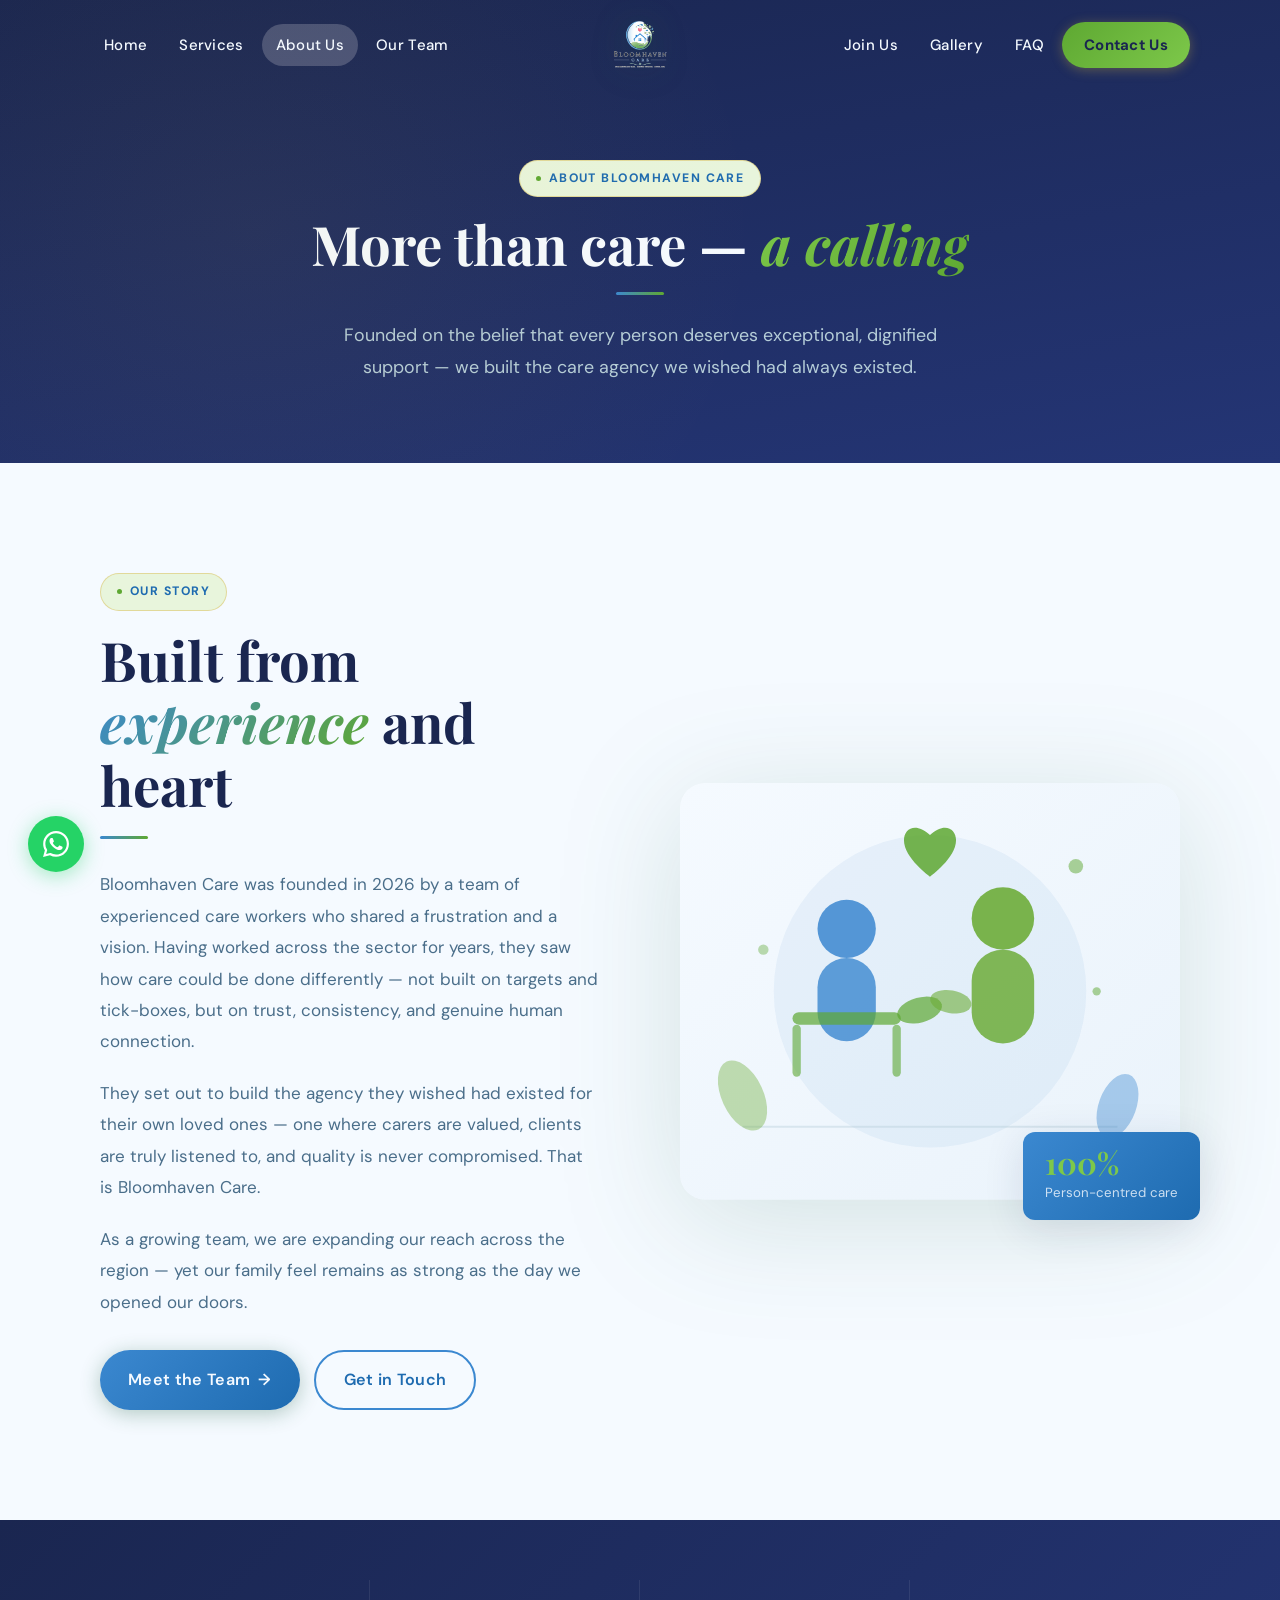
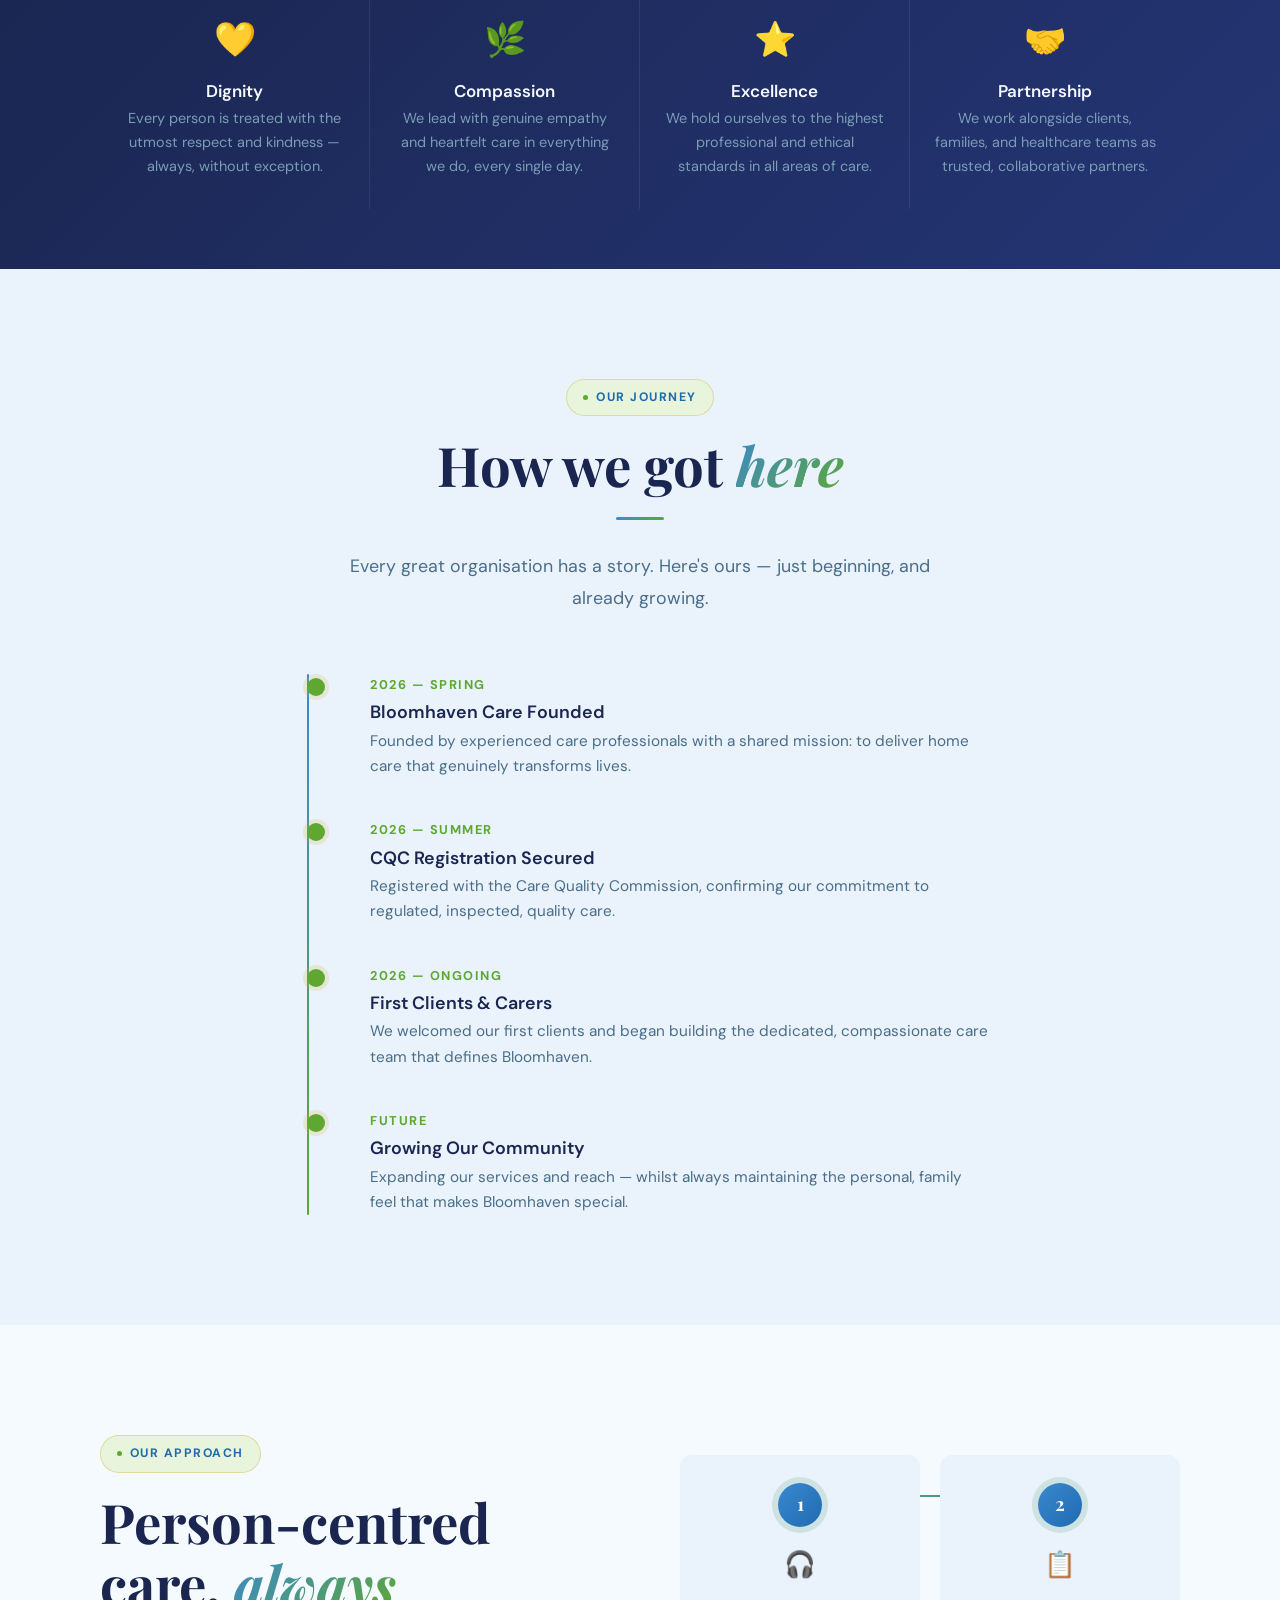
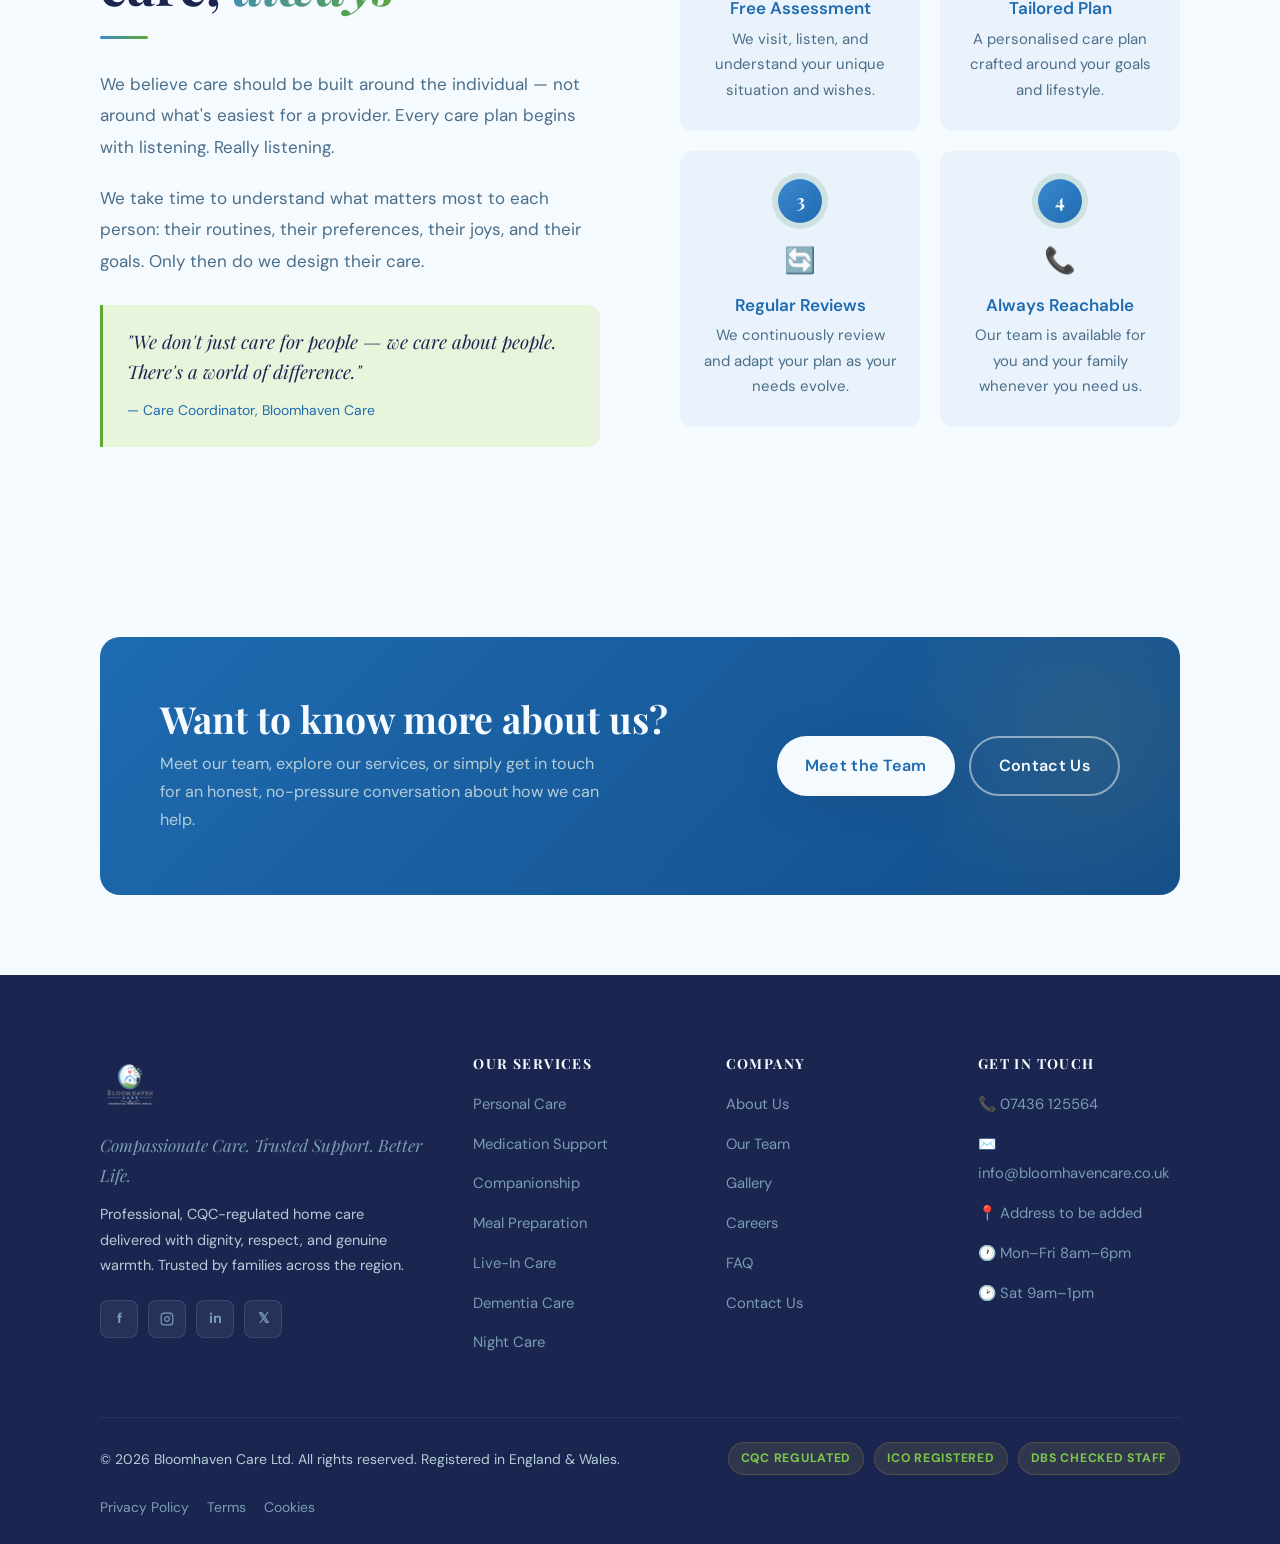
==== about.html @ 33d4dde7 "colour" ====
<!DOCTYPE html>
<html lang="en">
<head>
  <meta charset="UTF-8">
  <meta name="viewport" content="width=device-width, initial-scale=1.0">
  <title>About Us | Bloomhaven Care</title>
  <meta name="description" content="Learn the story behind Bloomhaven Care — our founding mission, values, and person-centred approach to compassionate, CQC-regulated home care.">
  <link rel="canonical" href="https://www.bloomhavencare.co.uk/about.html">
  <link rel="icon" type="image/png" href="logo_512.png">
  <link rel="apple-touch-icon" href="logo_512.png">
  <link rel="preconnect" href="https://fonts.googleapis.com">
  <link rel="preconnect" href="https://fonts.gstatic.com" crossorigin>
  <link href="https://fonts.googleapis.com/css2?family=Playfair+Display:ital,wght@0,400;0,600;0,700;1,400;1,600&family=DM+Sans:opsz,wght@9..40,300;9..40,400;9..40,500;9..40,600&display=swap" rel="stylesheet">
  <link rel="stylesheet" href="styles.css">
</head>
<body>
<a href="#main" class="skip-link">Skip to main content</a>
<div id="header-placeholder"></div>

<!-- PAGE HEADER -->
<header class="page-header">
  <div class="container">
    <div class="badge">About Bloomhaven Care</div>
    <h1 class="section-title">More than care — <em>a calling</em></h1>
    <div class="divider center"></div>
    <p class="section-sub">Founded on the belief that every person deserves exceptional, dignified support — we built the care agency we wished had always existed.</p>
  </div>
</header>

<main id="main">

  <!-- OUR STORY -->
  <section class="section">
    <div class="container">
      <div style="display:grid;grid-template-columns:1fr 1fr;gap:80px;align-items:center;">

        <div class="reveal">
          <div class="badge">Our Story</div>
          <h2 class="section-title">Built from <em>experience</em> and heart</h2>
          <div class="divider"></div>
          <p style="color:var(--moss);line-height:1.85;margin-bottom:20px;">Bloomhaven Care was founded in 2026 by a team of experienced care workers who shared a frustration and a vision. Having worked across the sector for years, they saw how care could be done differently — not built on targets and tick-boxes, but on trust, consistency, and genuine human connection.</p>
          <p style="color:var(--moss);line-height:1.85;margin-bottom:20px;">They set out to build the agency they wished had existed for their own loved ones — one where carers are valued, clients are truly listened to, and quality is never compromised. That is Bloomhaven Care.</p>
          <p style="color:var(--moss);line-height:1.85;">As a growing team, we are expanding our reach across the region — yet our family feel remains as strong as the day we opened our doors.</p>
          <div style="margin-top:32px;display:flex;gap:14px;flex-wrap:wrap;">
            <a href="team.html" class="btn btn-primary btn-arrow">Meet the Team <span class="arrow">→</span></a>
            <a href="contact.html" class="btn btn-outline">Get in Touch</a>
          </div>
        </div>

        <!-- SVG Illustration -->
        <div class="what-art reveal">
          <svg viewBox="0 0 480 400" xmlns="http://www.w3.org/2000/svg" role="img" aria-label="Illustration of our founding story">
            <defs>
              <linearGradient id="storyBg" x1="0" y1="0" x2="1" y2="1">
                <stop offset="0%" stop-color="#F5FAFF"/>
                <stop offset="100%" stop-color="#EAF3FB"/>
              </linearGradient>
              <linearGradient id="storyGreen" x1="0" y1="0" x2="1" y2="1">
                <stop offset="0%" stop-color="#1E6BB0"/>
                <stop offset="100%" stop-color="#3B88D0"/>
              </linearGradient>
            </defs>
            <rect width="480" height="400" rx="24" fill="url(#storyBg)"/>
            <!-- Large circle background -->
            <circle cx="240" cy="200" r="150" fill="#1E6BB0" opacity=".06"/>
            <!-- Two figures: carer and client -->
            <!-- Client (seated, left) -->
            <circle cx="160" cy="140" r="28" fill="#3B88D0" opacity=".85"/>
            <rect x="132" y="168" width="56" height="80" rx="28" fill="#3B88D0" opacity=".8"/>
            <!-- Chair -->
            <rect x="108" y="220" width="104" height="12" rx="6" fill="#5EA832" opacity=".7"/>
            <rect x="108" y="232" width="8" height="50" rx="4" fill="#5EA832" opacity=".6"/>
            <rect x="204" y="232" width="8" height="50" rx="4" fill="#5EA832" opacity=".6"/>
            <!-- Carer (standing, right) -->
            <circle cx="310" cy="130" r="30" fill="#6EAD3A" opacity=".9"/>
            <rect x="280" y="160" width="60" height="90" rx="30" fill="#6EAD3A" opacity=".85"/>
            <!-- Hands meeting (connection) -->
            <ellipse cx="230" cy="218" rx="22" ry="12" fill="#5EA832" opacity=".7" transform="rotate(-15,230,218)"/>
            <ellipse cx="260" cy="210" rx="20" ry="11" fill="#6EAD3A" opacity=".6" transform="rotate(10,260,210)"/>
            <!-- Heart above -->
            <path d="M240 90 C240 90 215 72 215 55 C215 44 226 37 240 50 C254 37 265 44 265 55 C265 72 240 90 240 90Z" fill="#5EA832" opacity=".85"/>
            <!-- Floor line -->
            <line x1="60" y1="330" x2="420" y2="330" stroke="#B5CDD8" stroke-width="2" opacity=".4"/>
            <!-- Leaves -->
            <ellipse cx="60" cy="300" rx="20" ry="36" fill="#6EAD3A" opacity=".4" transform="rotate(-25,60,300)"/>
            <ellipse cx="420" cy="310" rx="18" ry="32" fill="#3B88D0" opacity=".4" transform="rotate(20,420,310)"/>
            <!-- Gold dots -->
            <circle cx="380" cy="80" r="7" fill="#5EA832" opacity=".5"/>
            <circle cx="80" cy="160" r="5" fill="#5EA832" opacity=".4"/>
            <circle cx="400" cy="200" r="4" fill="#5EA832" opacity=".5"/>
          </svg>
          <div class="what-art-badge">
            <div class="num">100%</div>
            <div class="lbl">Person-centred care</div>
          </div>
        </div>

      </div>
    </div>
  </section>

  <!-- VALUES STRIP -->
  <div class="values-strip" role="region" aria-label="Our core values">
    <div class="container">
      <div class="values-inner">
        <div class="value-item reveal">
          <div class="value-icon" aria-hidden="true">💛</div>
          <h4>Dignity</h4>
          <p>Every person is treated with the utmost respect and kindness — always, without exception.</p>
        </div>
        <div class="value-item reveal">
          <div class="value-icon" aria-hidden="true">🌿</div>
          <h4>Compassion</h4>
          <p>We lead with genuine empathy and heartfelt care in everything we do, every single day.</p>
        </div>
        <div class="value-item reveal">
          <div class="value-icon" aria-hidden="true">⭐</div>
          <h4>Excellence</h4>
          <p>We hold ourselves to the highest professional and ethical standards in all areas of care.</p>
        </div>
        <div class="value-item reveal">
          <div class="value-icon" aria-hidden="true">🤝</div>
          <h4>Partnership</h4>
          <p>We work alongside clients, families, and healthcare teams as trusted, collaborative partners.</p>
        </div>
      </div>
    </div>
  </div>

  <!-- TIMELINE -->
  <section class="section section-alt">
    <div class="container">
      <div style="text-align:center;" class="reveal">
        <div class="badge">Our Journey</div>
        <h2 class="section-title">How we got <em>here</em></h2>
        <div class="divider center"></div>
        <p class="section-sub" style="margin:0 auto 60px;">Every great organisation has a story. Here's ours — just beginning, and already growing.</p>
      </div>
      <div class="timeline reveal" role="list">
        <div class="timeline-item" role="listitem">
          <div class="timeline-dot" aria-hidden="true"></div>
          <div class="timeline-year">2026 — Spring</div>
          <h4>Bloomhaven Care Founded</h4>
          <p>Founded by experienced care professionals with a shared mission: to deliver home care that genuinely transforms lives.</p>
        </div>
        <div class="timeline-item" role="listitem">
          <div class="timeline-dot" aria-hidden="true"></div>
          <div class="timeline-year">2026 — Summer</div>
          <h4>CQC Registration Secured</h4>
          <p>Registered with the Care Quality Commission, confirming our commitment to regulated, inspected, quality care.</p>
        </div>
        <div class="timeline-item" role="listitem">
          <div class="timeline-dot" aria-hidden="true"></div>
          <div class="timeline-year">2026 — Ongoing</div>
          <h4>First Clients & Carers</h4>
          <p>We welcomed our first clients and began building the dedicated, compassionate care team that defines Bloomhaven.</p>
        </div>
        <div class="timeline-item" role="listitem">
          <div class="timeline-dot" aria-hidden="true"></div>
          <div class="timeline-year">Future</div>
          <h4>Growing Our Community</h4>
          <p>Expanding our services and reach — whilst always maintaining the personal, family feel that makes Bloomhaven special.</p>
        </div>
      </div>
    </div>
  </section>

  <!-- OUR APPROACH -->
  <section class="section">
    <div class="container">
      <div style="display:grid;grid-template-columns:1fr 1fr;gap:80px;align-items:center;">
        <div class="reveal">
          <div class="badge">Our Approach</div>
          <h2 class="section-title">Person-centred care, <em>always</em></h2>
          <div class="divider"></div>
          <p style="color:var(--moss);line-height:1.85;margin-bottom:20px;">We believe care should be built around the individual — not around what's easiest for a provider. Every care plan begins with listening. Really listening.</p>
          <p style="color:var(--moss);line-height:1.85;margin-bottom:28px;">We take time to understand what matters most to each person: their routines, their preferences, their joys, and their goals. Only then do we design their care.</p>
          <div class="who-quote" style="background:var(--gold-pale);border-color:var(--gold);">
            <p style="color:var(--ink);">"We don't just care for people — we care <em>about</em> people. There's a world of difference."</p>
            <cite style="color:var(--forest);">— Care Coordinator, Bloomhaven Care</cite>
          </div>
        </div>
        <div class="steps-grid" style="grid-template-columns:1fr 1fr;gap:20px;margin-top:0;" class="reveal">
          <div class="step-card reveal" style="background:var(--cream-dark);border-radius:var(--radius-sm);padding:28px 22px;">
            <div class="step-num" style="width:44px;height:44px;font-size:1.1rem;">1</div>
            <div class="step-icon" aria-hidden="true">🎧</div>
            <h3>Free Assessment</h3>
            <p>We visit, listen, and understand your unique situation and wishes.</p>
          </div>
          <div class="step-card reveal" style="background:var(--cream-dark);border-radius:var(--radius-sm);padding:28px 22px;">
            <div class="step-num" style="width:44px;height:44px;font-size:1.1rem;">2</div>
            <div class="step-icon" aria-hidden="true">📋</div>
            <h3>Tailored Plan</h3>
            <p>A personalised care plan crafted around your goals and lifestyle.</p>
          </div>
          <div class="step-card reveal" style="background:var(--cream-dark);border-radius:var(--radius-sm);padding:28px 22px;">
            <div class="step-num" style="width:44px;height:44px;font-size:1.1rem;">3</div>
            <div class="step-icon" aria-hidden="true">🔄</div>
            <h3>Regular Reviews</h3>
            <p>We continuously review and adapt your plan as your needs evolve.</p>
          </div>
          <div class="step-card reveal" style="background:var(--cream-dark);border-radius:var(--radius-sm);padding:28px 22px;">
            <div class="step-num" style="width:44px;height:44px;font-size:1.1rem;">4</div>
            <div class="step-icon" aria-hidden="true">📞</div>
            <h3>Always Reachable</h3>
            <p>Our team is available for you and your family whenever you need us.</p>
          </div>
        </div>
      </div>
    </div>
  </section>

  <!-- CTA -->
  <div class="container">
    <div class="cta-box reveal">
      <div class="cta-text">
        <h2>Want to know more about us?</h2>
        <p>Meet our team, explore our services, or simply get in touch for an honest, no-pressure conversation about how we can help.</p>
      </div>
      <div class="cta-actions">
        <a href="team.html" class="btn btn-white">Meet the Team</a>
        <a href="contact.html" class="btn btn-outline-white">Contact Us</a>
      </div>
    </div>
  </div>

</main>

<div id="footer-placeholder"></div>
<script>const CURRENT_PAGE = 'about';</script>
<script src="nav.js" defer></script>
<script src="main.js" defer></script>
</body>
</html>
---- styles.css ----
/*
╔══════════════════════════════════════════════════════════════════╗
║           BLOOMHAVEN CARE — Warm Futurism Design System          ║
╠══════════════════════════════════════════════════════════════════╣
║  [TOKENS]      — CSS custom properties                           ║
║  [RESET]       — Browser resets                                  ║
║  [BASE]        — Body, scrollbar, global                         ║
║  [TYPOGRAPHY]  — Fonts, headings, badges, dividers               ║
║  [BUTTONS]     — All button variants                             ║
║  [HEADER]      — Logo-centric hero header & collapse             ║
║  [MOBILE-MENU] — Full-screen overlay menu                        ║
║  [HERO]        — Hero section & particles                        ║
║  [TRUST]       — Trust bar                                       ║
║  [SECTIONS]    — General section layouts                         ║
║  [CARDS]       — Glassmorphism & feature cards                   ║
║  [SERVICES]    — Service grid, filter, modal                     ║
║  [ABOUT]       — Timeline, values                                ║
║  [TEAM]        — Team cards                                      ║
║  [RECRUIT]     — Skills, apply form                              ║
║  [FAQ]         — Search + accordion                              ║
║  [GALLERY]     — SVG illustration gallery                        ║
║  [CONTACT]     — Contact layout & form                           ║
║  [CTA]         — CTA banners                                     ║
║  [FOOTER]      — Footer                                          ║
║  [UTILITIES]   — Helpers, scroll progress, floating btns         ║
║  [ANIMATIONS]  — Keyframes & scroll reveals                      ║
║  [RESPONSIVE]  — Mobile & tablet                                 ║
╚══════════════════════════════════════════════════════════════════╝
*/

/* ════════════════════════════════════════════════════════
   [TOKENS] — Design Tokens
   ════════════════════════════════════════════════════════ */
:root {
  /* ── PALETTE — matched to Bloomhaven Care logo ── */

  /* Sky Blue — primary brand colour (circle, house, CARE text) */
  --forest:        #1E6BB0;
  --forest-deep:   #134E8A;
  --forest-mid:    #3B88D0;
  --forest-light:  #5BAEE0;

  /* Page backgrounds — light blue-white */
  --cream:         #F5FAFF;
  --cream-dark:    #EAF3FB;

  /* Sage Green — secondary brand colour (leaves, hand) — CTA / accent */
  --gold:          #5EA832;
  --gold-light:    #7DC84A;
  --gold-pale:     #E8F5DC;

  /* Deep Navy — "BLOOMHAVEN" text — dark section backgrounds */
  --canopy:        #1A2650;
  --canopy-mid:    #243575;

  /* Rose — heart accent (used sparingly) */
  --rose:          #E8698A;
  --rose-light:    #FDEEF3;

  /* Text */
  --ink:           #1A2650;
  --ink-mid:       #2E4070;
  --moss:          #4A6E8A;
  --mist:          #7A9CB5;
  --fog:           #B5CDD8;

  /* Glass */
  --glass-bg:      rgba(245,250,255,0.72);
  --glass-border:  rgba(59,136,208,0.22);
  --glass-dark-bg: rgba(26,38,80,0.78);
  --glass-dark-border: rgba(94,168,50,0.22);

  /* Shadows */
  --shadow-sm:     0 2px 12px rgba(26,38,80,0.08);
  --shadow-md:     0 8px 40px rgba(26,38,80,0.12);
  --shadow-lg:     0 20px 60px rgba(26,38,80,0.18);
  --shadow-gold:   0 0 30px rgba(94,168,50,0.28);

  /* Layout */
  --nav-h:         90px;
  --nav-h-collapsed: 64px;
  --radius:        20px;
  --radius-sm:     12px;
  --radius-xs:     8px;
  --section-gap:   110px;
  --container:     1200px;

  /* Transitions */
  --ease:          cubic-bezier(0.25, 0.46, 0.45, 0.94);
  --ease-bounce:   cubic-bezier(0.34, 1.56, 0.64, 1);
}

/* ════════════════════════════════════════════════════════
   [RESET]
   ════════════════════════════════════════════════════════ */
*, *::before, *::after { box-sizing: border-box; margin: 0; padding: 0; }
img, svg { display: block; max-width: 100%; }
a { text-decoration: none; color: inherit; }
ul, ol { list-style: none; }
button { cursor: pointer; border: none; background: none; font: inherit; }
input, textarea, select { font: inherit; }

/* ════════════════════════════════════════════════════════
   [BASE]
   ════════════════════════════════════════════════════════ */
html { scroll-behavior: smooth; font-size: 17px; }

body {
  font-family: 'DM Sans', sans-serif;
  background: var(--cream);
  color: var(--ink);
  overflow-x: hidden;
  line-height: 1.75;
  -webkit-font-smoothing: antialiased;
}

::-webkit-scrollbar { width: 4px; }
::-webkit-scrollbar-track { background: var(--cream-dark); }
::-webkit-scrollbar-thumb { background: var(--forest-mid); border-radius: 4px; }

/* Skip to content link */
.skip-link {
  position: fixed; top: -100px; left: 20px; z-index: 9999;
  background: var(--forest); color: var(--cream);
  padding: 10px 20px; border-radius: var(--radius-xs);
  font-weight: 600; transition: top .2s;
}
.skip-link:focus { top: 20px; }

/* Scroll progress bar */
#scrollProgress {
  position: fixed; top: 0; left: 0; width: 0%; height: 3px;
  background: linear-gradient(90deg, var(--forest-mid), var(--gold));
  z-index: 9999; transition: width .1s linear; pointer-events: none;
}

/* ════════════════════════════════════════════════════════
   [TYPOGRAPHY]
   ════════════════════════════════════════════════════════ */
h1, h2, h3, h4 {
  font-family: 'Playfair Display', serif;
  line-height: 1.15;
  color: var(--ink);
}

.section-title {
  font-size: clamp(2rem, 5vw, 3.2rem);
  font-weight: 700;
  margin-bottom: 16px;
}

.section-title em {
  font-style: italic;
  background: linear-gradient(135deg, var(--forest-mid), var(--gold));
  -webkit-background-clip: text;
  -webkit-text-fill-color: transparent;
  background-clip: text;
}

.section-sub {
  font-size: 1.05rem;
  color: var(--moss);
  line-height: 1.8;
  max-width: 640px;
}

.badge {
  display: inline-flex;
  align-items: center;
  gap: 8px;
  background: var(--gold-pale);
  color: var(--forest);
  font-size: .72rem;
  font-weight: 700;
  letter-spacing: .12em;
  text-transform: uppercase;
  padding: 7px 16px;
  border-radius: 100px;
  margin-bottom: 18px;
  border: 1px solid rgba(212,175,55,0.4);
}
.badge::before {
  content: '';
  width: 5px; height: 5px;
  background: var(--gold);
  border-radius: 50%;
  flex-shrink: 0;
}

.divider {
  width: 48px; height: 3px;
  background: linear-gradient(90deg, var(--forest-mid), var(--gold));
  border-radius: 3px;
  margin: 20px 0 30px;
}
.divider.center { margin: 20px auto 30px; }

/* ════════════════════════════════════════════════════════
   [BUTTONS]
   ════════════════════════════════════════════════════════ */
.btn {
  display: inline-flex;
  align-items: center;
  gap: 8px;
  padding: 14px 28px;
  border-radius: 100px;
  font-size: .95rem;
  font-weight: 600;
  letter-spacing: .02em;
  transition: all .3s var(--ease);
  white-space: nowrap;
  position: relative;
  overflow: hidden;
}
.btn::after {
  content: '';
  position: absolute;
  inset: 0;
  background: rgba(255,255,255,0.15);
  transform: translateX(-110%) skewX(-15deg);
  transition: transform .5s var(--ease);
}
.btn:hover::after { transform: translateX(110%) skewX(-15deg); }

.btn-primary {
  background: linear-gradient(135deg, var(--forest-mid), var(--forest));
  color: var(--cream);
  box-shadow: 0 4px 20px rgba(27,94,59,0.3);
}
.btn-primary:hover {
  transform: translateY(-2px);
  box-shadow: 0 8px 30px rgba(27,94,59,0.4);
}

.btn-gold {
  background: linear-gradient(135deg, var(--gold), var(--gold-light));
  color: var(--canopy);
  box-shadow: var(--shadow-gold);
}
.btn-gold:hover {
  transform: translateY(-2px);
  box-shadow: 0 8px 30px rgba(212,175,55,0.5);
}

.btn-outline {
  background: transparent;
  color: var(--forest);
  border: 2px solid var(--forest-mid);
}
.btn-outline:hover {
  background: var(--forest);
  color: var(--cream);
  transform: translateY(-2px);
}

.btn-white {
  background: var(--cream);
  color: var(--forest);
  box-shadow: var(--shadow-md);
}
.btn-white:hover {
  background: var(--gold-pale);
  transform: translateY(-2px);
}

.btn-outline-white {
  background: transparent;
  color: var(--cream);
  border: 2px solid rgba(252,251,247,0.5);
}
.btn-outline-white:hover {
  background: rgba(252,251,247,0.15);
  border-color: var(--cream);
  transform: translateY(-2px);
}

.btn-arrow::after { content: none; }
.btn-arrow .arrow { transition: transform .3s; }
.btn-arrow:hover .arrow { transform: translateX(4px); }

/* ════════════════════════════════════════════════════════
   [LAYOUT]
   ════════════════════════════════════════════════════════ */
.container {
  max-width: var(--container);
  margin: 0 auto;
  padding: 0 clamp(20px, 5vw, 60px);
}

.section { padding: var(--section-gap) 0; }
.section-alt { background: var(--cream-dark); }
.section-dark {
  background: linear-gradient(180deg, var(--canopy-mid) 0%, var(--canopy) 100%);
  color: var(--cream);
}
.section-dark h2, .section-dark h3, .section-dark h4 { color: var(--cream); }
.section-dark .section-sub { color: var(--fog); }
.section-dark .badge {
  background: rgba(212,175,55,0.15);
  color: var(--gold-light);
  border-color: rgba(212,175,55,0.25);
}

/* Reveal animation */
.reveal {
  opacity: 0;
  transform: translateY(30px);
  transition: opacity .7s var(--ease), transform .7s var(--ease);
}
.reveal.visible { opacity: 1; transform: translateY(0); }

/* ════════════════════════════════════════════════════════
   [HEADER] — Logo-centric sticky header
   ════════════════════════════════════════════════════════ */
#siteHeader {
  position: fixed;
  top: 0; left: 0; right: 0;
  z-index: 1000;
  transition: all .4s var(--ease);
  padding: 0;
}

.header-inner {
  display: flex;
  align-items: center;
  justify-content: space-between;
  gap: 0;
  max-width: var(--container);
  margin: 0 auto;
  padding: 0 clamp(20px,4vw,50px);
  height: var(--nav-h);
  transition: height .4s var(--ease);
}

/* Transparent in hero zone */
#siteHeader.at-top {
  background: transparent;
}

/* Frosted glass on scroll */
#siteHeader.scrolled {
  background: var(--glass-bg);
  backdrop-filter: blur(20px);
  -webkit-backdrop-filter: blur(20px);
  border-bottom: 1px solid var(--glass-border);
  box-shadow: var(--shadow-md);
}
#siteHeader.scrolled .header-inner { height: var(--nav-h-collapsed); }

/* Split nav: left items | logo | right items */
.nav-left, .nav-right {
  display: flex;
  align-items: center;
  gap: 4px;
  flex: 1;
}
.nav-right { justify-content: flex-end; }

.nav-left a, .nav-right a {
  font-size: .88rem;
  font-weight: 500;
  color: var(--cream);
  padding: 8px 14px;
  border-radius: 100px;
  transition: all .25s;
  letter-spacing: .02em;
  position: relative;
}
#siteHeader.scrolled .nav-left a,
#siteHeader.scrolled .nav-right a { color: var(--ink); }

.nav-left a:hover, .nav-right a:hover {
  background: rgba(252,251,247,0.15);
}
#siteHeader.scrolled .nav-left a:hover,
#siteHeader.scrolled .nav-right a:hover {
  background: var(--gold-pale);
  color: var(--forest);
}

.nav-left a.active, .nav-right a.active {
  background: rgba(252,251,247,0.2);
}
#siteHeader.scrolled .nav-left a.active,
#siteHeader.scrolled .nav-right a.active {
  background: var(--forest);
  color: var(--cream);
}

.nav-cta {
  background: linear-gradient(135deg, var(--gold), var(--gold-light)) !important;
  color: var(--canopy) !important;
  font-weight: 700 !important;
  padding: 10px 22px !important;
  box-shadow: 0 2px 12px rgba(212,175,55,0.35);
}
.nav-cta:hover {
  transform: translateY(-2px);
  box-shadow: 0 6px 20px rgba(212,175,55,0.45) !important;
  background: rgba(212,175,55,0.15) !important;
}

/* Logo */
.nav-logo-wrap {
  flex-shrink: 0;
  display: flex;
  align-items: center;
  justify-content: center;
  padding: 0 20px;
}
.nav-logo-wrap img {
  height: 70px;
  width: auto;
  transition: height .4s var(--ease), filter .3s;
  filter: drop-shadow(0 4px 16px rgba(27,94,59,0.3));
}
#siteHeader.scrolled .nav-logo-wrap img { height: 46px; }

/* Hamburger */
.hamburger {
  display: none;
  flex-direction: column;
  gap: 5px;
  width: 40px; height: 40px;
  align-items: center;
  justify-content: center;
  border-radius: 50%;
  transition: background .3s;
  flex-shrink: 0;
}
.hamburger:hover { background: rgba(252,251,247,0.15); }
.hamburger span {
  display: block;
  width: 22px; height: 2px;
  background: var(--cream);
  border-radius: 2px;
  transition: all .3s var(--ease);
}
#siteHeader.scrolled .hamburger span { background: var(--ink); }
.hamburger.open span:nth-child(1) { transform: translateY(7px) rotate(45deg); }
.hamburger.open span:nth-child(2) { opacity: 0; transform: scaleX(0); }
.hamburger.open span:nth-child(3) { transform: translateY(-7px) rotate(-45deg); }

/* ════════════════════════════════════════════════════════
   [MOBILE-MENU] — Full-screen overlay
   ════════════════════════════════════════════════════════ */
#mobileMenu {
  position: fixed;
  inset: 0;
  background: var(--canopy);
  z-index: 999;
  display: flex;
  flex-direction: column;
  align-items: center;
  justify-content: center;
  gap: 8px;
  opacity: 0;
  pointer-events: none;
  transition: opacity .35s var(--ease);
}
#mobileMenu.open { opacity: 1; pointer-events: all; }

.mobile-menu-logo {
  position: absolute;
  top: 24px;
  width: 90px;
  opacity: .9;
}

#mobileMenu a {
  font-family: 'Playfair Display', serif;
  font-size: clamp(1.6rem, 6vw, 2.2rem);
  color: var(--cream);
  padding: 12px 40px;
  border-radius: var(--radius);
  transition: all .25s;
  letter-spacing: .02em;
  text-align: center;
}
#mobileMenu a:hover, #mobileMenu a.active {
  background: rgba(212,175,55,0.15);
  color: var(--gold-light);
}
#mobileMenu .mobile-cta {
  margin-top: 16px;
  background: linear-gradient(135deg, var(--gold), var(--gold-light));
  color: var(--canopy) !important;
  font-family: 'DM Sans', sans-serif !important;
  font-size: 1rem !important;
  font-weight: 700;
  padding: 14px 40px !important;
}

/* ════════════════════════════════════════════════════════
   [HERO] — Full-width hero with particles
   ════════════════════════════════════════════════════════ */
.hero {
  position: relative;
  min-height: 100svh;
  display: flex;
  align-items: center;
  overflow: hidden;
  background: linear-gradient(170deg, var(--canopy) 0%, var(--canopy-mid) 40%, var(--forest-deep) 100%);
  padding-top: var(--nav-h);
}

#particleCanvas {
  position: absolute;
  inset: 0;
  width: 100%; height: 100%;
  pointer-events: none;
}

.hero-orbs {
  position: absolute;
  inset: 0;
  overflow: hidden;
  pointer-events: none;
}
.hero-orb {
  position: absolute;
  border-radius: 50%;
  filter: blur(80px);
  opacity: .18;
}
.hero-orb-1 {
  width: 600px; height: 600px;
  background: var(--forest-mid);
  top: -100px; right: -100px;
  animation: driftOrb 20s ease-in-out infinite;
}
.hero-orb-2 {
  width: 400px; height: 400px;
  background: var(--gold);
  bottom: 0; left: 10%;
  animation: driftOrb 25s ease-in-out infinite reverse;
}
.hero-orb-3 {
  width: 300px; height: 300px;
  background: var(--forest-light);
  top: 40%; left: 30%;
  animation: driftOrb 18s ease-in-out infinite 5s;
}

.hero-content {
  position: relative;
  z-index: 2;
  width: 100%;
  padding: 80px 0 100px;
  display: grid;
  grid-template-columns: 1fr 1fr;
  gap: 80px;
  align-items: center;
}

.hero-text { color: var(--cream); }

.hero-eyebrow {
  display: inline-flex;
  align-items: center;
  gap: 10px;
  font-size: .8rem;
  font-weight: 600;
  letter-spacing: .15em;
  text-transform: uppercase;
  color: var(--gold-light);
  margin-bottom: 22px;
}
.hero-eyebrow::before {
  content: '';
  width: 32px; height: 1px;
  background: var(--gold-light);
}

.hero-text h1 {
  font-family: 'Playfair Display', serif;
  font-size: clamp(2.8rem, 6vw, 4.5rem);
  font-weight: 700;
  line-height: 1.08;
  color: var(--cream);
  margin-bottom: 24px;
}
.hero-text h1 em {
  font-style: italic;
  background: linear-gradient(135deg, var(--gold-light), var(--gold));
  -webkit-background-clip: text;
  -webkit-text-fill-color: transparent;
  background-clip: text;
}

.hero-sub {
  font-size: 1.1rem;
  color: var(--fog);
  line-height: 1.8;
  max-width: 500px;
  margin-bottom: 36px;
}

.hero-actions {
  display: flex;
  gap: 14px;
  flex-wrap: wrap;
  margin-bottom: 52px;
}

.hero-stats {
  display: flex;
  gap: 40px;
  padding-top: 32px;
  border-top: 1px solid rgba(252,251,247,0.12);
}

.stat { text-align: left; }
.stat-num {
  font-family: 'Playfair Display', serif;
  font-size: 2.2rem;
  font-weight: 700;
  color: var(--gold-light);
  line-height: 1;
  margin-bottom: 4px;
}
.stat-label {
  font-size: .78rem;
  color: var(--mist);
  letter-spacing: .05em;
  text-transform: uppercase;
  font-weight: 500;
}

/* Hero right: visual cards */
.hero-visual {
  position: relative;
  display: flex;
  flex-direction: column;
  gap: 16px;
  align-items: flex-end;
}

.hero-card {
  background: var(--glass-dark-bg);
  backdrop-filter: blur(20px);
  border: 1px solid var(--glass-dark-border);
  border-radius: var(--radius);
  padding: 24px 28px;
  color: var(--cream);
  width: 100%;
  transition: transform .4s var(--ease), box-shadow .4s;
}
.hero-card:hover { transform: translateX(-6px); box-shadow: var(--shadow-gold); }

.hero-card-label {
  font-size: .72rem;
  font-weight: 700;
  letter-spacing: .12em;
  text-transform: uppercase;
  color: var(--gold-light);
  margin-bottom: 8px;
}
.hero-card-value {
  font-family: 'Playfair Display', serif;
  font-size: 1.5rem;
  font-weight: 600;
  margin-bottom: 4px;
}
.hero-card-sub { font-size: .85rem; color: var(--mist); }

.hero-badge-float {
  position: absolute;
  top: -20px; left: -30px;
  background: linear-gradient(135deg, var(--gold), var(--gold-light));
  color: var(--canopy);
  border-radius: var(--radius);
  padding: 16px 22px;
  display: flex;
  align-items: center;
  gap: 12px;
  box-shadow: var(--shadow-gold);
  animation: floatBadge 4s ease-in-out infinite;
  z-index: 2;
}
.hero-badge-float svg { width: 28px; height: 28px; flex-shrink: 0; }
.hero-badge-float .badge-text { font-size: .82rem; font-weight: 700; }
.hero-badge-float .badge-sub { font-size: .72rem; opacity: .75; }

/* ════════════════════════════════════════════════════════
   [TRUST BAR]
   ════════════════════════════════════════════════════════ */
.trust-bar {
  background: var(--canopy);
  padding: 0;
  overflow: hidden;
}
.trust-scroll-wrap {
  display: flex;
  animation: marquee 30s linear infinite;
  gap: 0;
}
.trust-scroll-wrap:hover { animation-play-state: paused; }
.trust-inner {
  display: flex;
  gap: 0;
  flex-shrink: 0;
}
.trust-item {
  display: flex;
  align-items: center;
  gap: 10px;
  color: rgba(252,251,247,0.9);
  font-size: .85rem;
  font-weight: 500;
  letter-spacing: .04em;
  padding: 16px 36px;
  border-right: 1px solid rgba(252,251,247,0.15);
  white-space: nowrap;
}
.trust-item svg { color: var(--gold-light); width: 16px; height: 16px; flex-shrink: 0; }

/* ════════════════════════════════════════════════════════
   [WHAT IS HOME CARE] — Two-column with SVG art
   ════════════════════════════════════════════════════════ */
.what-grid {
  display: grid;
  grid-template-columns: 1fr 1fr;
  gap: 80px;
  align-items: center;
}
.what-art {
  position: relative;
}
.what-art svg {
  width: 100%;
  border-radius: var(--radius);
  filter: drop-shadow(0 20px 60px rgba(27,94,59,0.15));
}
.what-art-badge {
  position: absolute;
  bottom: -20px; right: -20px;
  background: linear-gradient(135deg, var(--forest-mid), var(--forest));
  color: var(--cream);
  border-radius: var(--radius-sm);
  padding: 16px 22px;
  box-shadow: var(--shadow-md);
}
.what-art-badge .num {
  font-family: 'Playfair Display', serif;
  font-size: 1.8rem;
  font-weight: 700;
  color: var(--gold-light);
  line-height: 1;
}
.what-art-badge .lbl { font-size: .78rem; opacity: .8; margin-top: 2px; }

.what-points { display: flex; flex-direction: column; gap: 20px; margin-top: 32px; }
.what-point {
  display: flex;
  gap: 16px;
  align-items: flex-start;
}
.what-pt-icon {
  width: 48px; height: 48px;
  background: var(--gold-pale);
  border: 1px solid rgba(212,175,55,0.3);
  border-radius: var(--radius-sm);
  display: flex;
  align-items: center;
  justify-content: center;
  flex-shrink: 0;
  font-size: 1.3rem;
}
.what-pt-text h4 {
  font-size: 1rem;
  font-weight: 600;
  margin-bottom: 4px;
  font-family: 'DM Sans', sans-serif;
  color: var(--ink);
}
.what-pt-text p { font-size: .9rem; color: var(--moss); line-height: 1.65; }

/* ════════════════════════════════════════════════════════
   [WHO WE ARE] — Dark section
   ════════════════════════════════════════════════════════ */
.who-inner {
  display: grid;
  grid-template-columns: 1fr 1fr;
  gap: 80px;
  align-items: start;
}
.who-quote {
  margin-top: 28px;
  padding: 22px 24px;
  border-left: 3px solid var(--gold);
  background: rgba(212,175,55,0.08);
  border-radius: 0 var(--radius-sm) var(--radius-sm) 0;
}
.who-quote p { font-family: 'Playfair Display', serif; font-style: italic; font-size: 1.1rem; color: var(--cream); line-height: 1.6; margin-bottom: 8px; }
.who-quote cite { font-size: .82rem; color: var(--gold-light); font-style: normal; }

.who-cards {
  display: grid;
  grid-template-columns: 1fr 1fr;
  gap: 16px;
  align-self: center;
}
.who-card {
  background: rgba(255,255,255,0.04);
  border: 1px solid rgba(255,255,255,0.08);
  border-radius: var(--radius-sm);
  padding: 22px;
  transition: all .3s var(--ease);
}
.who-card:hover {
  background: rgba(212,175,55,0.08);
  border-color: rgba(212,175,55,0.2);
  transform: translateY(-4px);
}
.who-card-icon { font-size: 1.5rem; margin-bottom: 10px; }
.who-card h4 { font-size: .95rem; font-weight: 600; font-family: 'DM Sans', sans-serif; color: var(--cream); margin-bottom: 6px; }
.who-card p { font-size: .85rem; color: var(--mist); line-height: 1.65; }

/* ════════════════════════════════════════════════════════
   [WHY CHOOSE US] — Feature grid
   ════════════════════════════════════════════════════════ */
.why-grid {
  display: grid;
  grid-template-columns: repeat(3, 1fr);
  gap: 24px;
  margin-top: 60px;
}

.why-card {
  background: var(--cream);
  border: 1px solid rgba(27,94,59,0.08);
  border-radius: var(--radius);
  padding: 32px 28px;
  position: relative;
  transition: all .35s var(--ease);
  overflow: hidden;
}
.why-card::before {
  content: '';
  position: absolute;
  top: 0; left: 0; right: 0;
  height: 3px;
  background: linear-gradient(90deg, var(--forest-mid), var(--gold));
  transform: scaleX(0);
  transform-origin: left;
  transition: transform .4s var(--ease);
}
.why-card:hover::before { transform: scaleX(1); }
.why-card:hover {
  transform: translateY(-6px);
  box-shadow: var(--shadow-lg);
  border-color: rgba(27,94,59,0.15);
}

.why-num {
  font-family: 'Playfair Display', serif;
  font-size: 3rem;
  font-weight: 700;
  color: rgba(27,94,59,0.08);
  line-height: 1;
  margin-bottom: 12px;
}
.why-icon { font-size: 1.8rem; margin-bottom: 14px; }
.why-card h3 { font-size: 1.1rem; font-weight: 600; margin-bottom: 10px; font-family: 'DM Sans', sans-serif; color: var(--forest); }
.why-card p { font-size: .9rem; color: var(--moss); line-height: 1.7; }

/* ════════════════════════════════════════════════════════
   [SERVICES] — Filter + grid + modal
   ════════════════════════════════════════════════════════ */
.filter-bar {
  display: flex;
  gap: 10px;
  flex-wrap: wrap;
  justify-content: center;
  margin-bottom: 50px;
}
.filter-btn {
  padding: 9px 22px;
  border-radius: 100px;
  font-size: .85rem;
  font-weight: 600;
  border: 1.5px solid var(--fog);
  color: var(--moss);
  background: transparent;
  cursor: pointer;
  transition: all .25s;
  letter-spacing: .03em;
}
.filter-btn:hover, .filter-btn.active {
  background: var(--forest);
  color: var(--cream);
  border-color: var(--forest);
  box-shadow: var(--shadow-sm);
}

.services-grid {
  display: grid;
  grid-template-columns: repeat(3, 1fr);
  gap: 24px;
}

.service-card {
  background: var(--cream);
  border-radius: var(--radius);
  overflow: hidden;
  border: 1px solid rgba(27,94,59,0.08);
  cursor: pointer;
  transition: all .35s var(--ease);
}
.service-card:hover {
  transform: translateY(-8px);
  box-shadow: var(--shadow-lg);
}
.service-card.hidden { display: none; }

.service-img {
  height: 180px;
  position: relative;
  overflow: hidden;
}
.service-img-art {
  width: 100%; height: 100%;
  display: flex;
  align-items: center;
  justify-content: center;
  font-size: 3.5rem;
}
.service-tag {
  position: absolute;
  top: 14px; left: 14px;
  background: rgba(13,36,24,0.75);
  backdrop-filter: blur(8px);
  color: var(--gold-light);
  font-size: .7rem;
  font-weight: 700;
  letter-spacing: .1em;
  text-transform: uppercase;
  padding: 5px 12px;
  border-radius: 100px;
  border: 1px solid rgba(212,175,55,0.25);
}
.service-body { padding: 24px; }
.service-body h3 { font-size: 1.15rem; font-weight: 600; font-family: 'DM Sans', sans-serif; color: var(--forest); margin-bottom: 8px; }
.service-body p { font-size: .88rem; color: var(--moss); line-height: 1.65; margin-bottom: 14px; }
.service-learn {
  font-size: .82rem;
  font-weight: 700;
  color: var(--forest-mid);
  letter-spacing: .04em;
  display: inline-flex;
  align-items: center;
  gap: 6px;
  transition: gap .2s;
}
.service-card:hover .service-learn { gap: 10px; }

/* Modal */
.modal-overlay {
  position: fixed; inset: 0; z-index: 2000;
  background: rgba(13,36,24,0.85);
  backdrop-filter: blur(8px);
  display: flex; align-items: center; justify-content: center;
  padding: 20px;
  opacity: 0; pointer-events: none;
  transition: opacity .3s;
}
.modal-overlay.open { opacity: 1; pointer-events: all; }

.modal {
  background: var(--cream);
  border-radius: var(--radius);
  width: 100%;
  max-width: 640px;
  max-height: 88vh;
  overflow-y: auto;
  transform: translateY(30px) scale(.97);
  transition: transform .35s var(--ease-bounce);
}
.modal-overlay.open .modal { transform: translateY(0) scale(1); }

.modal-header {
  padding: 28px 28px 20px;
  border-bottom: 1px solid var(--cream-dark);
  display: flex;
  align-items: flex-start;
  justify-content: space-between;
  gap: 16px;
}
.modal-icon { font-size: 2.5rem; }
.modal-title-wrap h3 { font-family: 'Playfair Display', serif; font-size: 1.5rem; font-weight: 700; color: var(--forest); }
.modal-tag {
  font-size: .72rem; font-weight: 700; letter-spacing: .1em;
  text-transform: uppercase; color: var(--gold);
  margin-top: 4px;
}
.modal-close {
  width: 36px; height: 36px;
  border-radius: 50%;
  background: var(--cream-dark);
  display: flex; align-items: center; justify-content: center;
  font-size: 1rem; color: var(--moss);
  flex-shrink: 0;
  transition: all .2s;
}
.modal-close:hover { background: var(--forest); color: var(--cream); }

.modal-body { padding: 24px 28px; }
.modal-body p { color: var(--moss); line-height: 1.8; margin-bottom: 20px; }
.modal-body h4 { font-size: 1rem; font-weight: 600; font-family: 'DM Sans', sans-serif; color: var(--ink); margin-bottom: 14px; }
.modal-includes { display: flex; flex-direction: column; gap: 10px; margin-bottom: 24px; }
.modal-item {
  display: flex; align-items: center; gap: 10px;
  font-size: .9rem; color: var(--ink-mid);
}
.modal-item::before {
  content: '';
  width: 7px; height: 7px;
  background: var(--forest-mid);
  border-radius: 50%;
  flex-shrink: 0;
}

/* ════════════════════════════════════════════════════════
   [PAGE HEADER] — Inner pages
   ════════════════════════════════════════════════════════ */
.page-header {
  background: linear-gradient(170deg, var(--canopy) 0%, var(--canopy-mid) 100%);
  padding: calc(var(--nav-h) + 70px) 0 80px;
  text-align: center;
  position: relative;
  overflow: hidden;
}
.page-header::before {
  content: '';
  position: absolute;
  top: -50%; left: -20%;
  width: 80%; height: 200%;
  background: radial-gradient(ellipse, rgba(212,175,55,0.06) 0%, transparent 70%);
}
.page-header .badge { margin-bottom: 16px; }
.page-header .section-title { color: var(--cream); max-width: 700px; margin: 0 auto 16px; }
.page-header .section-title em {
  background: linear-gradient(135deg, var(--gold-light), var(--gold));
  -webkit-background-clip: text;
  -webkit-text-fill-color: transparent;
  background-clip: text;
}
.page-header .divider { margin: 16px auto 24px; }
.page-header .section-sub { color: var(--fog); margin: 0 auto; text-align: center; }

/* ════════════════════════════════════════════════════════
   [ABOUT] — Timeline
   ════════════════════════════════════════════════════════ */
.timeline {
  position: relative;
  display: flex;
  flex-direction: column;
  gap: 0;
  max-width: 700px;
  margin: 0 auto;
  padding-left: 50px;
}
.timeline::before {
  content: '';
  position: absolute;
  top: 0; bottom: 0; left: 17px;
  width: 2px;
  background: linear-gradient(180deg, var(--forest-mid), var(--gold));
  border-radius: 2px;
}
.timeline-item {
  position: relative;
  padding: 0 0 40px 30px;
}
.timeline-item:last-child { padding-bottom: 0; }
.timeline-dot {
  position: absolute;
  left: -33px;
  top: 4px;
  width: 18px; height: 18px;
  background: var(--gold);
  border-radius: 50%;
  box-shadow: 0 0 0 4px rgba(212,175,55,0.2);
}
.timeline-year {
  font-size: .75rem; font-weight: 700; letter-spacing: .12em;
  text-transform: uppercase; color: var(--gold);
  margin-bottom: 6px;
}
.timeline-item h4 { font-size: 1.05rem; font-weight: 600; font-family: 'DM Sans', sans-serif; color: var(--ink); margin-bottom: 6px; }
.timeline-item p { font-size: .9rem; color: var(--moss); line-height: 1.65; }

.values-strip {
  background: linear-gradient(135deg, var(--canopy), var(--canopy-mid));
  padding: 60px 0;
}
.values-inner {
  display: grid;
  grid-template-columns: repeat(4, 1fr);
  gap: 0;
}
.value-item {
  text-align: center;
  padding: 30px 24px;
  border-right: 1px solid rgba(255,255,255,0.08);
}
.value-item:last-child { border-right: none; }
.value-icon { font-size: 2rem; margin-bottom: 12px; }
.value-item h4 { font-size: 1rem; font-weight: 600; font-family: 'DM Sans', sans-serif; color: var(--cream); margin-bottom: 6px; }
.value-item p { font-size: .85rem; color: var(--mist); line-height: 1.65; }

/* ════════════════════════════════════════════════════════
   [TEAM]
   ════════════════════════════════════════════════════════ */
.team-grid {
  display: grid;
  grid-template-columns: repeat(3, 1fr);
  gap: 24px;
  margin-top: 40px;
}
.team-card {
  background: var(--cream);
  border-radius: var(--radius);
  overflow: hidden;
  border: 1px solid rgba(27,94,59,0.08);
  transition: all .35s var(--ease);
}
.team-card:hover { transform: translateY(-6px); box-shadow: var(--shadow-lg); }

.team-img {
  height: 160px;
  background: linear-gradient(135deg, var(--forest-deep), var(--forest-mid));
  display: flex;
  align-items: center;
  justify-content: center;
  font-size: 3.5rem;
  position: relative;
  overflow: hidden;
}
.team-img::after {
  content: '';
  position: absolute;
  bottom: 0; left: 0; right: 0;
  height: 40%;
  background: linear-gradient(transparent, rgba(13,36,24,0.3));
}
.team-body { padding: 22px 22px 24px; }
.team-name { font-family: 'Playfair Display', serif; font-size: 1.15rem; font-weight: 700; color: var(--forest); margin-bottom: 3px; }
.team-role { font-size: .8rem; font-weight: 600; color: var(--gold); text-transform: uppercase; letter-spacing: .08em; margin-bottom: 10px; }
.team-bio { font-size: .88rem; color: var(--moss); line-height: 1.65; margin-bottom: 14px; }
.team-quals { display: flex; flex-wrap: wrap; gap: 6px; }
.qual-tag {
  background: var(--gold-pale);
  color: var(--forest);
  font-size: .72rem;
  font-weight: 600;
  padding: 4px 10px;
  border-radius: 100px;
  border: 1px solid rgba(212,175,55,0.3);
}

/* ════════════════════════════════════════════════════════
   [RECRUIT] — Skills + quick apply
   ════════════════════════════════════════════════════════ */
.recruit-hero {
  background: linear-gradient(170deg, var(--canopy) 0%, var(--canopy-mid) 100%);
  padding: calc(var(--nav-h) + 80px) 0 90px;
  position: relative;
  overflow: hidden;
}
.recruit-hero h1 { font-family: 'Playfair Display', serif; font-size: clamp(2.2rem, 5vw, 3.6rem); font-weight: 700; color: var(--cream); margin-bottom: 20px; line-height: 1.1; }
.recruit-hero h1 em { font-style: italic; background: linear-gradient(135deg, var(--gold-light), var(--gold)); -webkit-background-clip: text; -webkit-text-fill-color: transparent; background-clip: text; }
.recruit-hero p { font-size: 1.05rem; color: var(--fog); max-width: 600px; line-height: 1.8; }

.skills-grid {
  display: grid;
  grid-template-columns: repeat(2, 1fr);
  gap: 18px;
}
.skill-card {
  background: var(--cream);
  border: 1px solid rgba(27,94,59,0.08);
  border-radius: var(--radius-sm);
  padding: 22px 24px;
  display: flex;
  gap: 18px;
  align-items: flex-start;
  transition: all .3s var(--ease);
}
.skill-card:hover { box-shadow: var(--shadow-md); transform: translateX(4px); border-color: rgba(27,94,59,0.18); }
.skill-num {
  font-family: 'Playfair Display', serif;
  font-size: 2rem;
  font-weight: 700;
  color: rgba(27,94,59,0.1);
  line-height: 1;
  flex-shrink: 0;
  width: 48px;
}
.skill-content h4 { font-size: .95rem; font-weight: 700; font-family: 'DM Sans', sans-serif; color: var(--forest); margin-bottom: 5px; }
.skill-content p { font-size: .85rem; color: var(--moss); line-height: 1.65; }

.quick-apply {
  background: linear-gradient(135deg, var(--forest), var(--forest-deep));
  border-radius: var(--radius);
  padding: 48px;
  margin-top: 0;
  color: var(--cream);
}
.quick-apply h3 { font-family: 'Playfair Display', serif; font-size: 1.8rem; font-weight: 700; margin-bottom: 8px; }
.quick-apply > p { color: var(--fog); margin-bottom: 28px; }

.apply-grid { display: grid; grid-template-columns: 1fr 1fr; gap: 14px; margin-bottom: 14px; }

/* ════════════════════════════════════════════════════════
   [FAQ]
   ════════════════════════════════════════════════════════ */
.faq-search-wrap {
  position: relative;
  max-width: 560px;
  margin: 0 auto 48px;
}
.faq-search-wrap svg {
  position: absolute;
  left: 18px;
  top: 50%;
  transform: translateY(-50%);
  width: 18px; height: 18px;
  color: var(--moss);
  pointer-events: none;
}
#faqSearch {
  width: 100%;
  padding: 14px 20px 14px 50px;
  border: 1.5px solid rgba(27,94,59,0.15);
  border-radius: 100px;
  font-size: .95rem;
  background: var(--cream);
  color: var(--ink);
  transition: border-color .25s, box-shadow .25s;
  outline: none;
}
#faqSearch:focus { border-color: var(--forest-mid); box-shadow: 0 0 0 4px rgba(46,125,82,0.1); }

.faq-list { max-width: 780px; margin: 0 auto; display: flex; flex-direction: column; gap: 12px; }
.faq-item {
  background: var(--cream);
  border: 1.5px solid rgba(27,94,59,0.08);
  border-radius: var(--radius-sm);
  overflow: hidden;
  transition: border-color .3s;
}
.faq-item.open { border-color: var(--forest-mid); }
.faq-item.filtered-out { display: none; }

.faq-q {
  display: flex;
  align-items: center;
  justify-content: space-between;
  gap: 16px;
  padding: 20px 24px;
  cursor: pointer;
  font-weight: 600;
  font-size: .95rem;
  color: var(--ink);
  transition: color .2s;
  user-select: none;
}
.faq-q:hover, .faq-item.open .faq-q { color: var(--forest); }
.faq-icon {
  width: 28px; height: 28px;
  background: var(--cream-dark);
  border-radius: 50%;
  display: flex; align-items: center; justify-content: center;
  font-size: .85rem;
  font-weight: 700;
  color: var(--forest-mid);
  flex-shrink: 0;
  transition: all .3s var(--ease);
}
.faq-item.open .faq-icon { background: var(--forest); color: var(--cream); transform: rotate(45deg); }

.faq-a {
  max-height: 0;
  overflow: hidden;
  transition: max-height .4s var(--ease), padding .4s;
  padding: 0 24px;
  color: var(--moss);
  font-size: .9rem;
  line-height: 1.8;
}
.faq-item.open .faq-a { max-height: 400px; padding: 0 24px 20px; }

/* ════════════════════════════════════════════════════════
   [GALLERY]
   ════════════════════════════════════════════════════════ */
.gallery-grid {
  display: grid;
  grid-template-columns: repeat(3, 1fr);
  gap: 20px;
}
.gallery-item {
  border-radius: var(--radius);
  overflow: hidden;
  aspect-ratio: 4/3;
  background: var(--cream-dark);
  cursor: pointer;
  transition: all .35s var(--ease);
  position: relative;
}
.gallery-item:hover { transform: scale(1.02); box-shadow: var(--shadow-lg); }
.gallery-item:nth-child(4) { grid-column: span 2; aspect-ratio: 16/7; }
.gallery-item svg { width: 100%; height: 100%; object-fit: cover; }
.gallery-caption {
  position: absolute;
  bottom: 0; left: 0; right: 0;
  background: linear-gradient(transparent, rgba(13,36,24,0.85));
  padding: 30px 20px 16px;
  color: var(--cream);
  font-size: .82rem;
  font-weight: 500;
  transform: translateY(10px);
  opacity: 0;
  transition: all .3s;
}
.gallery-item:hover .gallery-caption { opacity: 1; transform: translateY(0); }

/* ════════════════════════════════════════════════════════
   [CONTACT]
   ════════════════════════════════════════════════════════ */
.contact-layout {
  display: grid;
  grid-template-columns: 1fr 1.2fr;
  gap: 60px;
  align-items: start;
}

.contact-card {
  background: var(--cream);
  border: 1px solid rgba(27,94,59,0.08);
  border-radius: var(--radius-sm);
  padding: 24px;
  margin-bottom: 16px;
  transition: box-shadow .3s;
}
.contact-card:hover { box-shadow: var(--shadow-md); }
.contact-card-header { display: flex; align-items: center; gap: 12px; margin-bottom: 10px; }
.contact-card-icon {
  width: 42px; height: 42px;
  background: var(--gold-pale);
  border: 1px solid rgba(212,175,55,0.3);
  border-radius: var(--radius-xs);
  display: flex; align-items: center; justify-content: center;
  font-size: 1.2rem;
}
.contact-card h3 { font-size: 1rem; font-weight: 700; font-family: 'DM Sans', sans-serif; color: var(--forest); }
.contact-card p { font-size: .88rem; color: var(--moss); line-height: 1.7; }
.contact-card a { color: var(--forest-mid); font-weight: 600; transition: color .2s; }
.contact-card a:hover { color: var(--gold); }

.map-placeholder {
  background: var(--cream-dark);
  border-radius: var(--radius-sm);
  height: 180px;
  display: flex;
  flex-direction: column;
  align-items: center;
  justify-content: center;
  gap: 10px;
  color: var(--moss);
  font-size: .88rem;
  text-align: center;
  padding: 20px;
  border: 1.5px dashed var(--fog);
}
.map-placeholder .map-pin { font-size: 2rem; }

.contact-form-wrap {
  background: var(--cream);
  border: 1px solid rgba(27,94,59,0.08);
  border-radius: var(--radius);
  padding: 36px;
  box-shadow: var(--shadow-sm);
}
.form-title { font-family: 'Playfair Display', serif; font-size: 1.5rem; font-weight: 700; color: var(--forest); margin-bottom: 6px; }
.form-subtitle { font-size: .88rem; color: var(--moss); margin-bottom: 26px; line-height: 1.6; }

.form-row { display: grid; grid-template-columns: 1fr 1fr; gap: 14px; }
.form-group { display: flex; flex-direction: column; gap: 6px; margin-bottom: 16px; }
.form-group label { font-size: .82rem; font-weight: 600; color: var(--ink-mid); letter-spacing: .02em; }

.form-group input,
.form-group select,
.form-group textarea {
  width: 100%;
  padding: 12px 16px;
  border: 1.5px solid rgba(27,94,59,0.12);
  border-radius: var(--radius-xs);
  font-size: .92rem;
  background: var(--cream);
  color: var(--ink);
  transition: border-color .25s, box-shadow .25s;
  outline: none;
}
.form-group input:focus,
.form-group select:focus,
.form-group textarea:focus {
  border-color: var(--forest-mid);
  box-shadow: 0 0 0 4px rgba(46,125,82,0.08);
}
.form-group textarea { resize: vertical; min-height: 110px; }
.form-group select { appearance: none; background-image: url("data:image/svg+xml,%3Csvg xmlns='http://www.w3.org/2000/svg' width='12' height='8' viewBox='0 0 12 8'%3E%3Cpath d='M1 1l5 5 5-5' stroke='%235A7A60' stroke-width='1.5' fill='none' stroke-linecap='round'/%3E%3C/svg%3E"); background-repeat: no-repeat; background-position: right 16px center; padding-right: 40px; }

.form-check { display: flex; gap: 12px; align-items: flex-start; margin-bottom: 20px; }
.form-check input[type="checkbox"] { width: 18px; height: 18px; flex-shrink: 0; margin-top: 2px; accent-color: var(--forest); cursor: pointer; }
.form-check label { font-size: .85rem; color: var(--moss); line-height: 1.6; cursor: pointer; }
.form-check a { color: var(--forest-mid); text-decoration: underline; }

.btn-submit { width: 100%; justify-content: center; padding: 16px 28px; font-size: 1rem; }

.form-success {
  display: none;
  text-align: center;
  padding: 40px 20px;
}
.form-success.show { display: block; }
.form-success-icon { font-size: 3rem; margin-bottom: 16px; }
.form-success h3 { font-family: 'Playfair Display', serif; font-size: 1.6rem; color: var(--forest); margin-bottom: 10px; }
.form-success p { color: var(--moss); line-height: 1.7; margin-bottom: 22px; }

/* WhatsApp button */
.whatsapp-btn {
  position: fixed;
  bottom: 28px; left: 28px;
  width: 56px; height: 56px;
  background: #25D366;
  border-radius: 50%;
  display: flex; align-items: center; justify-content: center;
  color: white;
  box-shadow: 0 4px 20px rgba(37,211,102,0.4);
  z-index: 500;
  transition: all .3s var(--ease);
  font-size: 1.5rem;
}
.whatsapp-btn:hover { transform: scale(1.1) translateY(-2px); box-shadow: 0 8px 30px rgba(37,211,102,0.5); }

/* Floating call button (mobile) */
.float-call {
  position: fixed;
  bottom: 28px; right: 28px;
  display: none;
  align-items: center;
  gap: 10px;
  background: linear-gradient(135deg, var(--forest-mid), var(--forest));
  color: var(--cream);
  padding: 14px 22px;
  border-radius: 100px;
  font-weight: 700;
  font-size: .92rem;
  z-index: 500;
  box-shadow: 0 4px 24px rgba(26,38,80,0.4);
  animation: pulseCall 3s ease-in-out infinite;
}

/* ════════════════════════════════════════════════════════
   [CTA BANNER]
   ════════════════════════════════════════════════════════ */
.cta-section { padding: 0; }
.cta-box {
  background: linear-gradient(135deg, var(--forest), var(--forest-deep));
  border-radius: var(--radius);
  padding: 60px;
  display: flex;
  align-items: center;
  justify-content: space-between;
  gap: 40px;
  position: relative;
  overflow: hidden;
  margin: 80px 0;
}
.cta-box::before {
  content: '';
  position: absolute;
  top: -40%; right: -10%;
  width: 400px; height: 400px;
  background: radial-gradient(ellipse, rgba(212,175,55,0.1) 0%, transparent 70%);
  pointer-events: none;
}
.cta-text h2 { font-family: 'Playfair Display', serif; font-size: clamp(1.5rem,3vw,2.2rem); color: var(--cream); margin-bottom: 10px; }
.cta-text p { color: var(--fog); font-size: .95rem; max-width: 440px; line-height: 1.75; }
.cta-actions { display: flex; gap: 14px; flex-wrap: wrap; flex-shrink: 0; }

/* ════════════════════════════════════════════════════════
   [FOOTER]
   ════════════════════════════════════════════════════════ */
footer {
  background: var(--canopy);
  color: var(--fog);
  padding: 80px 0 0;
}

.footer-grid {
  display: grid;
  grid-template-columns: 1.6fr 1fr 1fr 1fr;
  gap: 50px;
  padding-bottom: 60px;
}

.footer-logo-img { height: 60px; width: auto; margin-bottom: 16px; }
.footer-tagline {
  font-family: 'Playfair Display', serif;
  font-style: italic;
  font-size: 1rem;
  color: var(--mist);
  margin-bottom: 12px;
}
.footer-desc { font-size: .85rem; line-height: 1.75; margin-bottom: 22px; }

.footer-socials { display: flex; gap: 10px; }
.social-btn {
  width: 38px; height: 38px;
  background: rgba(255,255,255,0.06);
  border: 1px solid rgba(255,255,255,0.1);
  border-radius: var(--radius-xs);
  display: flex; align-items: center; justify-content: center;
  font-size: .85rem;
  font-weight: 700;
  color: var(--mist);
  transition: all .25s;
}
.social-btn:hover { background: var(--gold); color: var(--canopy); border-color: var(--gold); }

.footer-col h4 {
  font-size: .82rem;
  font-weight: 700;
  letter-spacing: .1em;
  text-transform: uppercase;
  color: var(--cream);
  margin-bottom: 18px;
}
.footer-links { display: flex; flex-direction: column; gap: 10px; }
.footer-links a {
  font-size: .87rem;
  color: var(--mist);
  transition: color .2s;
}
.footer-links a:hover { color: var(--gold-light); }

.footer-bottom {
  border-top: 1px solid rgba(255,255,255,0.06);
  padding: 24px 0;
  display: flex;
  align-items: center;
  justify-content: space-between;
  gap: 20px;
  flex-wrap: wrap;
  font-size: .82rem;
}
.footer-certs { display: flex; gap: 10px; flex-wrap: wrap; }
.cert-badge {
  background: rgba(212,175,55,0.12);
  color: var(--gold-light);
  font-size: .72rem;
  font-weight: 700;
  letter-spacing: .06em;
  text-transform: uppercase;
  padding: 5px 12px;
  border-radius: 100px;
  border: 1px solid rgba(212,175,55,0.2);
}
.footer-bottom-links { display: flex; gap: 18px; }
.footer-bottom-links a { color: var(--mist); transition: color .2s; }
.footer-bottom-links a:hover { color: var(--gold-light); }

/* ════════════════════════════════════════════════════════
   [PROCESS STEPS] — How we work
   ════════════════════════════════════════════════════════ */
.steps-grid {
  display: grid;
  grid-template-columns: repeat(3, 1fr);
  gap: 24px;
  position: relative;
}
.steps-grid::before {
  content: '';
  position: absolute;
  top: 40px;
  left: calc(16.67% + 24px);
  right: calc(16.67% + 24px);
  height: 2px;
  background: linear-gradient(90deg, var(--forest-mid), var(--gold));
}
.step-card {
  text-align: center;
  padding: 32px 24px;
}
.step-num {
  width: 56px; height: 56px;
  background: linear-gradient(135deg, var(--forest-mid), var(--forest));
  color: var(--cream);
  border-radius: 50%;
  display: flex; align-items: center; justify-content: center;
  font-family: 'Playfair Display', serif;
  font-size: 1.3rem;
  font-weight: 700;
  margin: 0 auto 16px;
  position: relative;
  z-index: 1;
  box-shadow: 0 0 0 6px rgba(46,125,82,0.15);
}
.step-icon { font-size: 1.5rem; margin-bottom: 12px; }
.step-card h3 { font-size: 1rem; font-weight: 600; font-family: 'DM Sans', sans-serif; color: var(--forest); margin-bottom: 8px; }
.step-card p { font-size: .88rem; color: var(--moss); line-height: 1.7; }

/* ════════════════════════════════════════════════════════
   [ANIMATIONS] — Keyframes
   ════════════════════════════════════════════════════════ */
@keyframes driftOrb {
  0%, 100% { transform: translate(0, 0) scale(1); }
  33% { transform: translate(30px, -20px) scale(1.05); }
  66% { transform: translate(-20px, 15px) scale(.95); }
}

@keyframes floatBadge {
  0%, 100% { transform: translateY(0); }
  50% { transform: translateY(-8px); }
}

@keyframes marquee {
  0% { transform: translateX(0); }
  100% { transform: translateX(-50%); }
}

@keyframes pulseCall {
  0%, 100% { box-shadow: 0 4px 24px rgba(26,38,80,0.4); }
  50% { box-shadow: 0 4px 40px rgba(26,38,80,0.6), 0 0 0 12px rgba(26,38,80,0.08); }
}

@keyframes countUp {
  from { opacity: 0; transform: translateY(10px); }
  to { opacity: 1; transform: translateY(0); }
}

/* Reduced motion */
@media (prefers-reduced-motion: reduce) {
  *, *::before, *::after { animation-duration: .01ms !important; transition-duration: .01ms !important; }
}

/* ════════════════════════════════════════════════════════
   [RESPONSIVE]
   ════════════════════════════════════════════════════════ */
@media (max-width: 1024px) {
  .why-grid { grid-template-columns: repeat(2, 1fr); }
  .services-grid { grid-template-columns: repeat(2, 1fr); }
  .team-grid { grid-template-columns: repeat(2, 1fr); }
  .gallery-grid { grid-template-columns: repeat(2, 1fr); }
  .gallery-item:nth-child(4) { grid-column: span 2; }
  .footer-grid { grid-template-columns: 1fr 1fr; gap: 36px; }
  .values-inner { grid-template-columns: repeat(2, 1fr); }
  .cta-box { flex-direction: column; text-align: center; }
  .cta-text p { margin: 0 auto; }
  .hero-content { grid-template-columns: 1fr; gap: 40px; }
  .hero-visual { display: none; }
  .who-inner { grid-template-columns: 1fr; gap: 40px; }
  .what-grid { grid-template-columns: 1fr; gap: 40px; }
  .contact-layout { grid-template-columns: 1fr; }
  .skills-grid { grid-template-columns: 1fr; }
}

@media (max-width: 768px) {
  :root { --section-gap: 70px; }

  .nav-left, .nav-right { display: none; }
  .hamburger { display: flex; }

  .hero-text h1 { font-size: clamp(2rem, 8vw, 3rem); }
  .hero-stats { gap: 24px; }

  .why-grid { grid-template-columns: 1fr; }
  .services-grid { grid-template-columns: 1fr; }
  .team-grid { grid-template-columns: 1fr; }
  .gallery-grid { grid-template-columns: 1fr; }
  .gallery-item:nth-child(4) { grid-column: span 1; aspect-ratio: 4/3; }
  .footer-grid { grid-template-columns: 1fr; }
  .values-inner { grid-template-columns: 1fr 1fr; }
  .cta-box { padding: 36px 28px; }
  .apply-grid { grid-template-columns: 1fr; }
  .form-row { grid-template-columns: 1fr; }
  .steps-grid { grid-template-columns: 1fr; }
  .steps-grid::before { display: none; }
  .who-cards { grid-template-columns: 1fr; }

  .float-call { display: flex; }
  .whatsapp-btn { bottom: 96px; }

  .hero-badge-float { display: none; }
}

@media (max-width: 480px) {
  .hero-stats { flex-direction: column; gap: 16px; }
  .filter-bar { gap: 8px; }
  .footer-bottom { flex-direction: column; text-align: center; }
  .quick-apply { padding: 28px 22px; }
  .contact-form-wrap { padding: 24px 20px; }
}
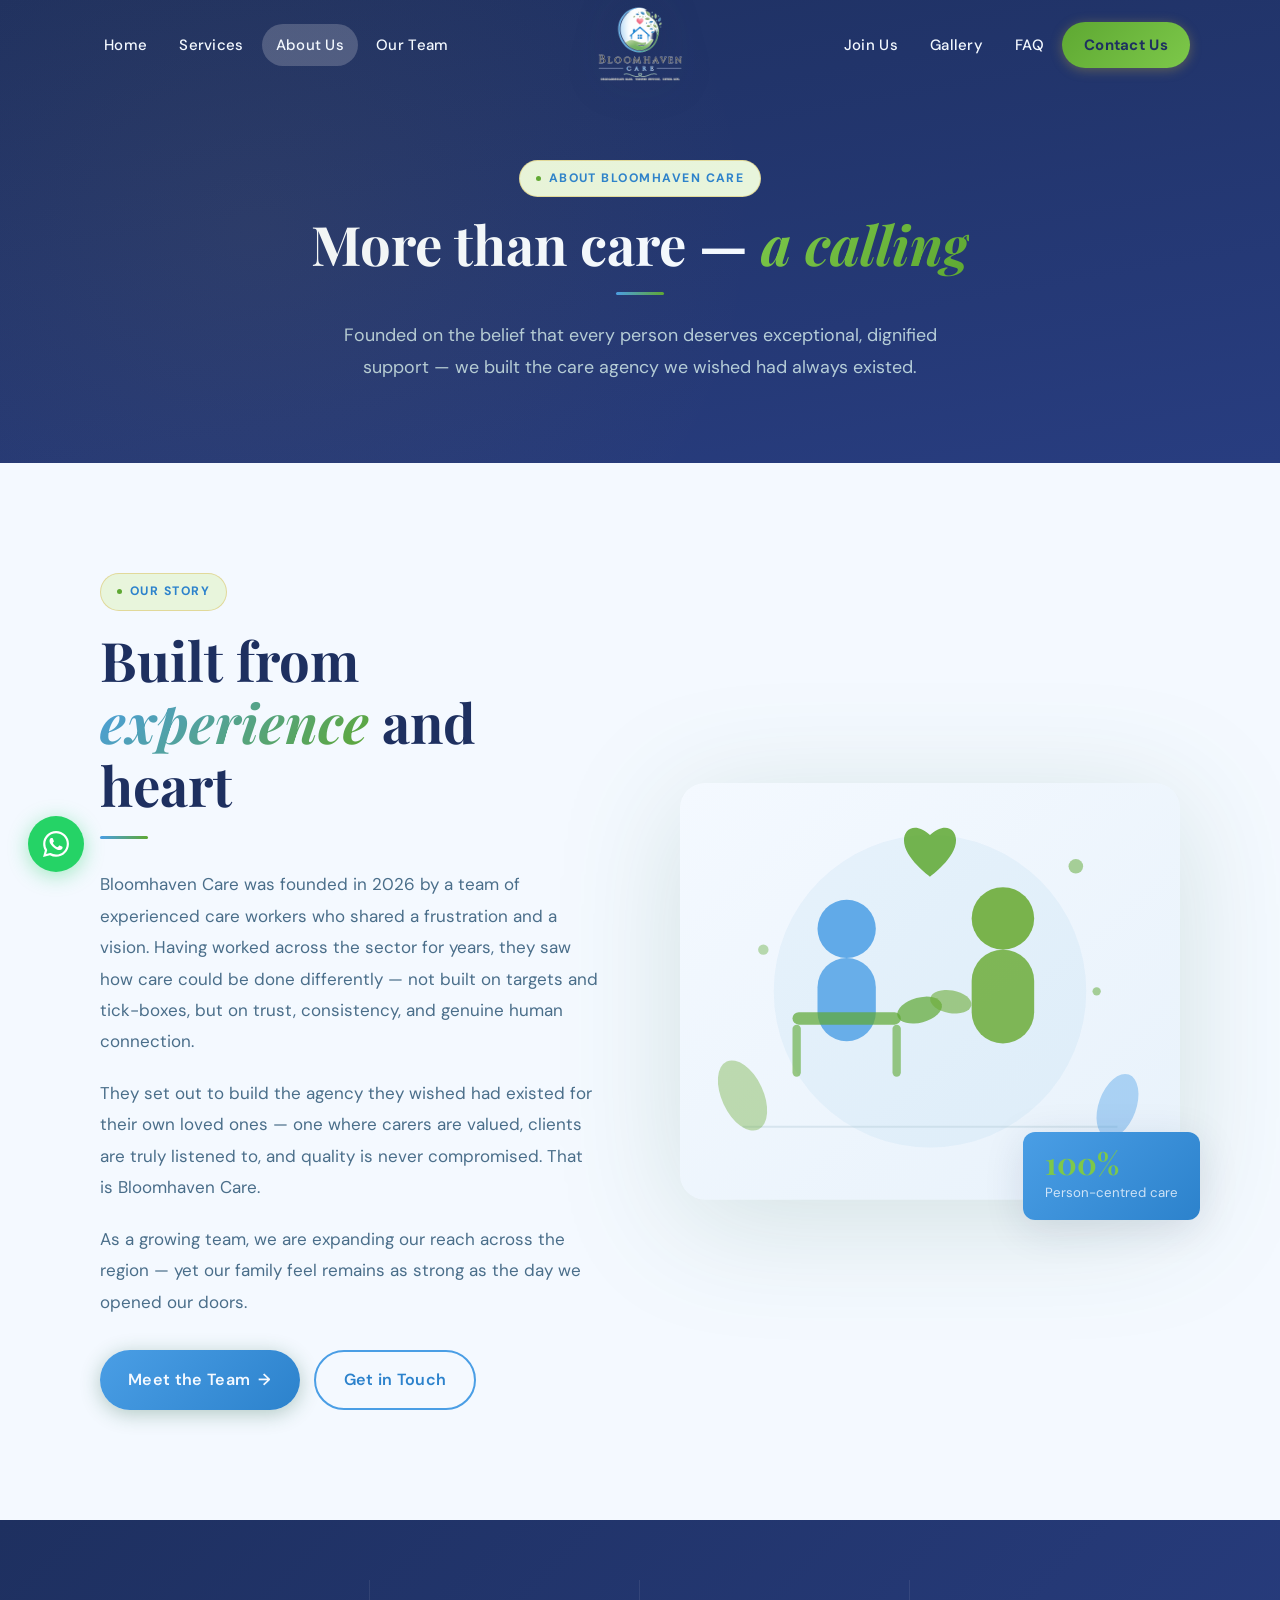
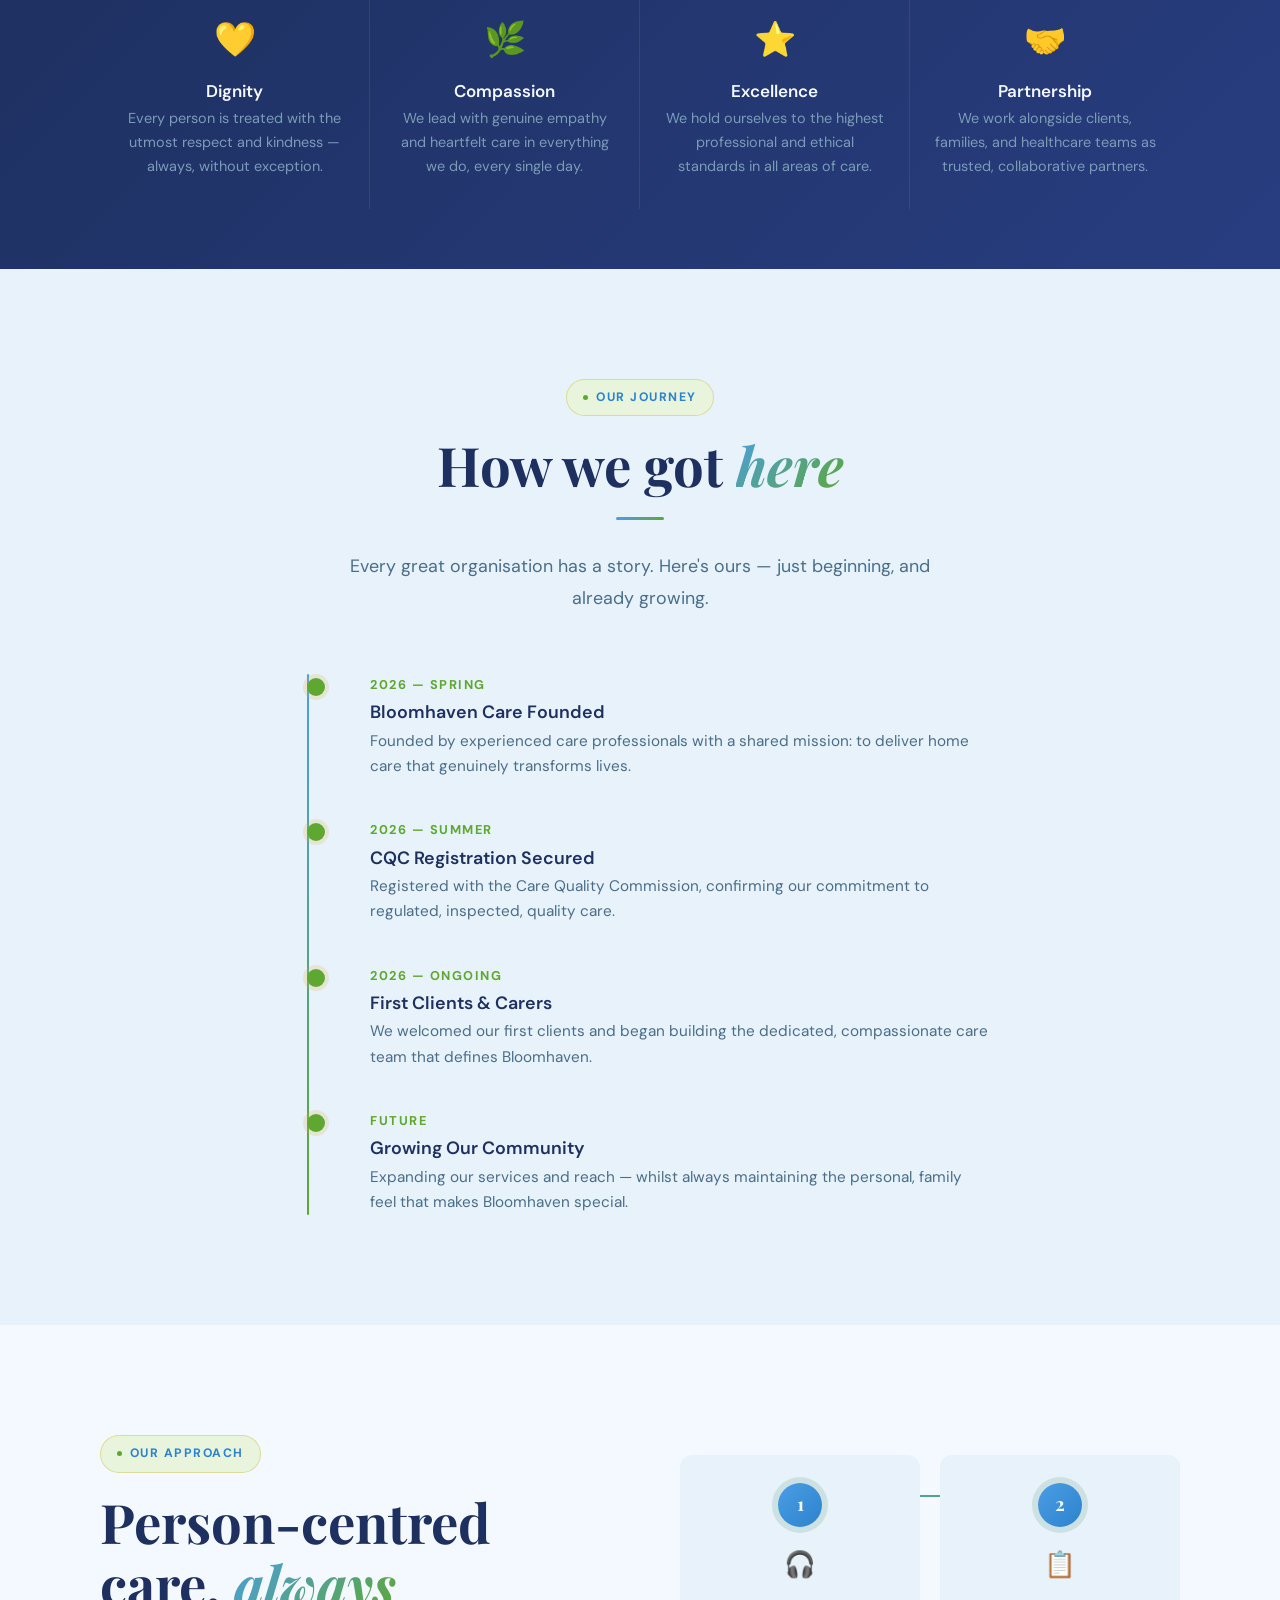
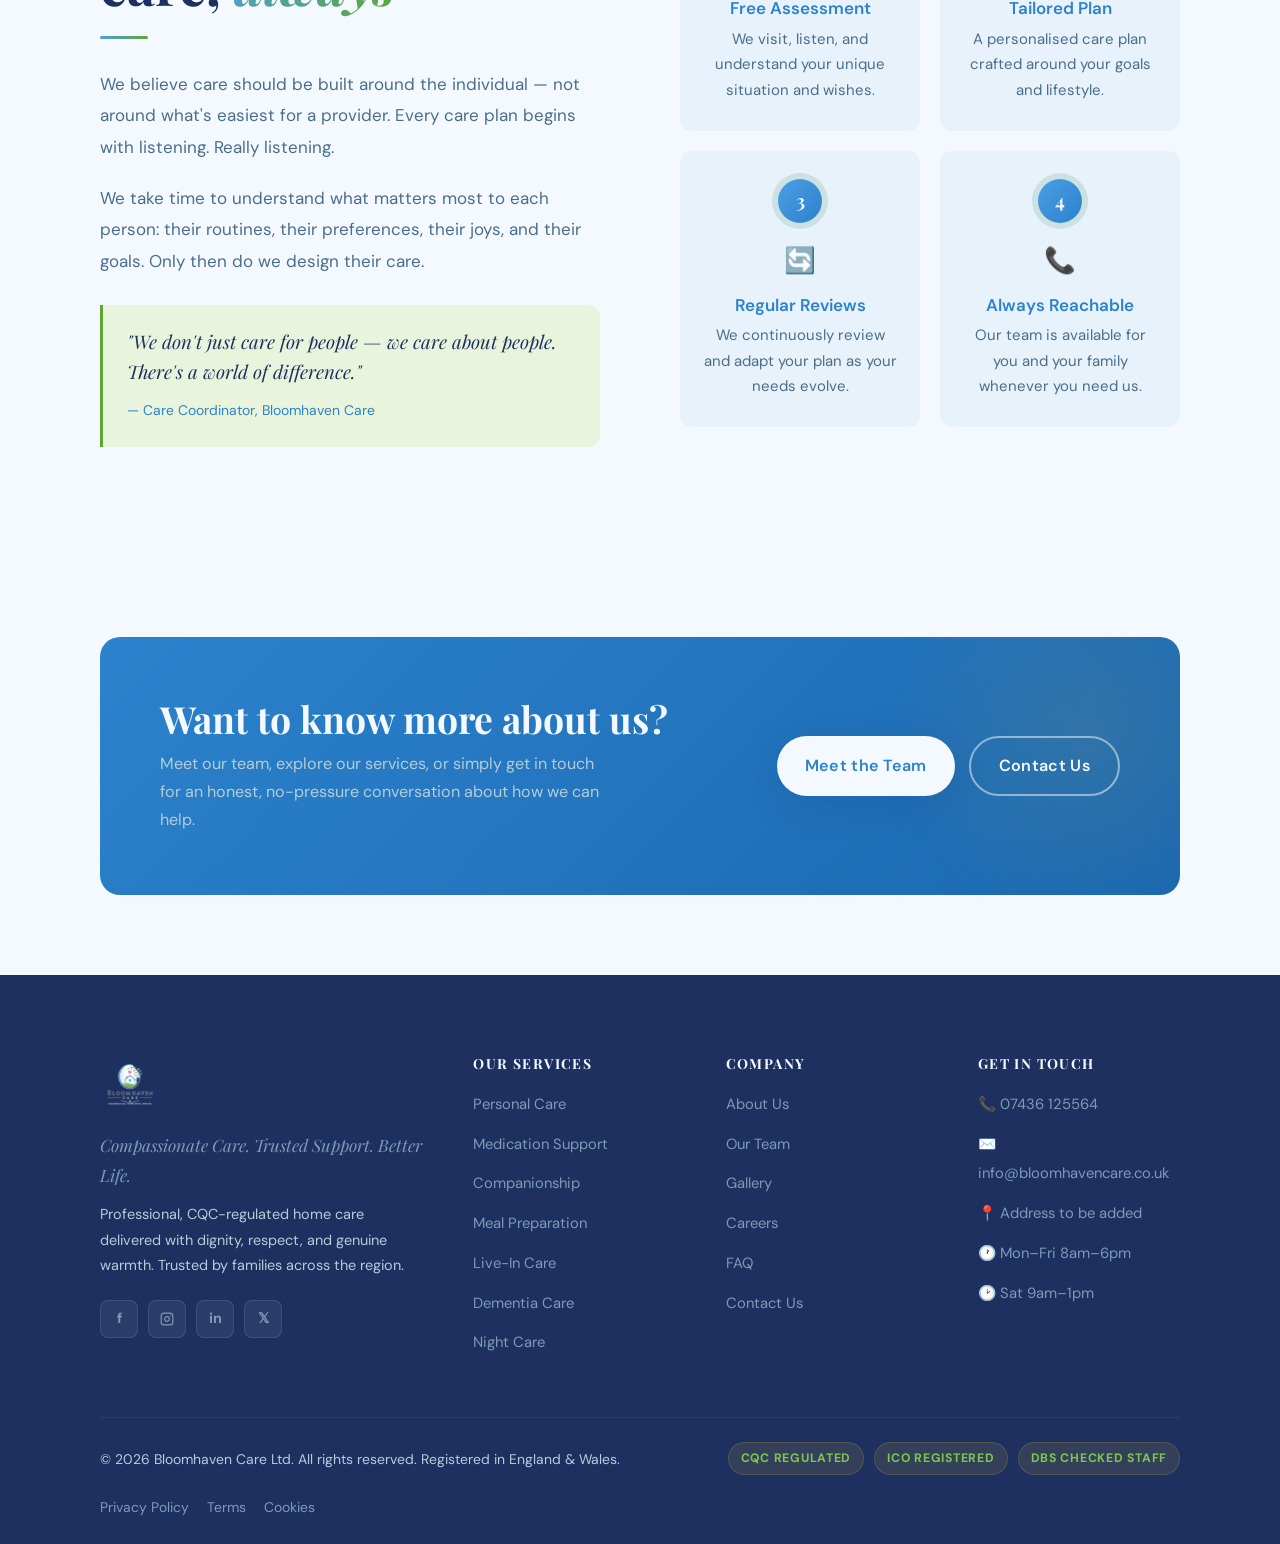
==== commit 3a9c5f82: "ed" ====
--- a/about.html
+++ b/about.html
@@ -52,21 +52,21 @@
           <svg viewBox="0 0 480 400" xmlns="http://www.w3.org/2000/svg" role="img" aria-label="Illustration of our founding story">
             <defs>
               <linearGradient id="storyBg" x1="0" y1="0" x2="1" y2="1">
-                <stop offset="0%" stop-color="#F5FAFF"/>
-                <stop offset="100%" stop-color="#EAF3FB"/>
+                <stop offset="0%" stop-color="#F4F9FF"/>
+                <stop offset="100%" stop-color="#E8F2FB"/>
               </linearGradient>
               <linearGradient id="storyGreen" x1="0" y1="0" x2="1" y2="1">
-                <stop offset="0%" stop-color="#1E6BB0"/>
-                <stop offset="100%" stop-color="#3B88D0"/>
+                <stop offset="0%" stop-color="#2C82CC"/>
+                <stop offset="100%" stop-color="#4A9EE5"/>
               </linearGradient>
             </defs>
             <rect width="480" height="400" rx="24" fill="url(#storyBg)"/>
             <!-- Large circle background -->
-            <circle cx="240" cy="200" r="150" fill="#1E6BB0" opacity=".06"/>
+            <circle cx="240" cy="200" r="150" fill="#2C82CC" opacity=".06"/>
             <!-- Two figures: carer and client -->
             <!-- Client (seated, left) -->
-            <circle cx="160" cy="140" r="28" fill="#3B88D0" opacity=".85"/>
-            <rect x="132" y="168" width="56" height="80" rx="28" fill="#3B88D0" opacity=".8"/>
+            <circle cx="160" cy="140" r="28" fill="#4A9EE5" opacity=".85"/>
+            <rect x="132" y="168" width="56" height="80" rx="28" fill="#4A9EE5" opacity=".8"/>
             <!-- Chair -->
             <rect x="108" y="220" width="104" height="12" rx="6" fill="#5EA832" opacity=".7"/>
             <rect x="108" y="232" width="8" height="50" rx="4" fill="#5EA832" opacity=".6"/>
@@ -83,7 +83,7 @@
             <line x1="60" y1="330" x2="420" y2="330" stroke="#B5CDD8" stroke-width="2" opacity=".4"/>
             <!-- Leaves -->
             <ellipse cx="60" cy="300" rx="20" ry="36" fill="#6EAD3A" opacity=".4" transform="rotate(-25,60,300)"/>
-            <ellipse cx="420" cy="310" rx="18" ry="32" fill="#3B88D0" opacity=".4" transform="rotate(20,420,310)"/>
+            <ellipse cx="420" cy="310" rx="18" ry="32" fill="#4A9EE5" opacity=".4" transform="rotate(20,420,310)"/>
             <!-- Gold dots -->
             <circle cx="380" cy="80" r="7" fill="#5EA832" opacity=".5"/>
             <circle cx="80" cy="160" r="5" fill="#5EA832" opacity=".4"/>
--- a/styles.css
+++ b/styles.css
@@ -34,32 +34,32 @@
 :root {
   /* ── PALETTE — matched to Bloomhaven Care logo ── */
 
-  /* Sky Blue — primary brand colour (circle, house, CARE text) */
-  --forest:        #1E6BB0;
-  --forest-deep:   #134E8A;
-  --forest-mid:    #3B88D0;
-  --forest-light:  #5BAEE0;
+  /* Sky Blue — primary brand colour (lighter, airier) */
+  --forest:        #2C82CC;
+  --forest-deep:   #1A68B0;
+  --forest-mid:    #4A9EE5;
+  --forest-light:  #6BBCF5;
 
   /* Page backgrounds — light blue-white */
-  --cream:         #F5FAFF;
-  --cream-dark:    #EAF3FB;
+  --cream:         #F4F9FF;
+  --cream-dark:    #E8F2FB;
 
   /* Sage Green — secondary brand colour (leaves, hand) — CTA / accent */
   --gold:          #5EA832;
   --gold-light:    #7DC84A;
   --gold-pale:     #E8F5DC;
 
-  /* Deep Navy — "BLOOMHAVEN" text — dark section backgrounds */
-  --canopy:        #1A2650;
-  --canopy-mid:    #243575;
+  /* Deep Navy — dark section backgrounds (slightly lighter) */
+  --canopy:        #1E3060;
+  --canopy-mid:    #283D80;
 
   /* Rose — heart accent (used sparingly) */
   --rose:          #E8698A;
   --rose-light:    #FDEEF3;
 
   /* Text */
-  --ink:           #1A2650;
-  --ink-mid:       #2E4070;
+  --ink:           #1E3060;
+  --ink-mid:       #2E4A82;
   --moss:          #4A6E8A;
   --mist:          #7A9CB5;
   --fog:           #B5CDD8;
@@ -318,6 +318,7 @@
   z-index: 1000;
   transition: all .4s var(--ease);
   padding: 0;
+  overflow: visible;
 }
 
 .header-inner {
@@ -327,9 +328,10 @@
   gap: 0;
   max-width: var(--container);
   margin: 0 auto;
-  padding: 0 clamp(20px,4vw,50px);
+  padding: 0 clamp(16px,4vw,50px);
   height: var(--nav-h);
   transition: height .4s var(--ease);
+  overflow: visible;
 }
 
 /* Transparent in hero zone */
@@ -406,15 +408,18 @@
   display: flex;
   align-items: center;
   justify-content: center;
-  padding: 0 20px;
+  padding: 0 16px;
+  position: relative;
+  z-index: 2;
 }
 .nav-logo-wrap img {
-  height: 70px;
+  height: 110px;
   width: auto;
   transition: height .4s var(--ease), filter .3s;
-  filter: drop-shadow(0 4px 16px rgba(27,94,59,0.3));
-}
-#siteHeader.scrolled .nav-logo-wrap img { height: 46px; }
+  filter: drop-shadow(0 4px 20px rgba(26,38,80,0.25));
+  position: relative;
+}
+#siteHeader.scrolled .nav-logo-wrap img { height: 50px; }
 
 /* Hamburger */
 .hamburger {
@@ -1666,17 +1671,45 @@
   .what-grid { grid-template-columns: 1fr; gap: 40px; }
   .contact-layout { grid-template-columns: 1fr; }
   .skills-grid { grid-template-columns: 1fr; }
+  /* Collapse all inline 2-col grids */
+  [style*="grid-template-columns:1fr 1fr"],
+  [style*="grid-template-columns: 1fr 1fr"] {
+    grid-template-columns: 1fr !important;
+    gap: 40px !important;
+  }
 }
 
 @media (max-width: 768px) {
-  :root { --section-gap: 70px; }
-
+  :root { --section-gap: 60px; }
+
+  /* ── Prevent horizontal scroll ── */
+  html, body { overflow-x: hidden; max-width: 100vw; }
+  * { min-width: 0; }
+
+  /* ── Force ALL inline grids to single column ── */
+  [style*="grid-template-columns"] {
+    grid-template-columns: 1fr !important;
+    gap: 28px !important;
+  }
+  [style*="display:grid"],
+  [style*="display: grid"] {
+    grid-template-columns: 1fr !important;
+  }
+
+  /* ── Nav ── */
   .nav-left, .nav-right { display: none; }
   .hamburger { display: flex; }
-
-  .hero-text h1 { font-size: clamp(2rem, 8vw, 3rem); }
-  .hero-stats { gap: 24px; }
-
+  .nav-logo-wrap img { height: 72px; }
+  #siteHeader.scrolled .nav-logo-wrap img { height: 44px; }
+
+  /* ── Hero ── */
+  .hero-text h1 { font-size: clamp(1.9rem, 8vw, 2.8rem); }
+  .hero-stats { gap: 20px; flex-wrap: wrap; }
+  .hero-actions { flex-direction: column; }
+  .hero-actions .btn { width: 100%; justify-content: center; }
+  .hero-badge-float { display: none; }
+
+  /* ── Grids ── */
   .why-grid { grid-template-columns: 1fr; }
   .services-grid { grid-template-columns: 1fr; }
   .team-grid { grid-template-columns: 1fr; }
@@ -1684,23 +1717,79 @@
   .gallery-item:nth-child(4) { grid-column: span 1; aspect-ratio: 4/3; }
   .footer-grid { grid-template-columns: 1fr; }
   .values-inner { grid-template-columns: 1fr 1fr; }
-  .cta-box { padding: 36px 28px; }
-  .apply-grid { grid-template-columns: 1fr; }
-  .form-row { grid-template-columns: 1fr; }
+  .who-cards { grid-template-columns: 1fr; }
   .steps-grid { grid-template-columns: 1fr; }
   .steps-grid::before { display: none; }
-  .who-cards { grid-template-columns: 1fr; }
-
+  .skills-grid { grid-template-columns: 1fr; }
+
+  /* ── Forms ── */
+  .form-row { grid-template-columns: 1fr; }
+  .apply-grid { grid-template-columns: 1fr; }
+  .contact-form-wrap { padding: 24px 18px; }
+  .contact-layout { grid-template-columns: 1fr; }
+
+  /* ── Quick apply ── */
+  .quick-apply { padding: 28px 20px; }
+  .quick-apply [style*="grid-template-columns"] {
+    grid-template-columns: 1fr !important;
+  }
+
+  /* ── CTA ── */
+  .cta-box { padding: 32px 24px; flex-direction: column; }
+  .cta-actions { flex-direction: column; width: 100%; }
+  .cta-actions .btn { width: 100%; justify-content: center; }
+
+  /* ── Footer ── */
+  .footer-bottom { flex-direction: column; text-align: center; gap: 14px; }
+  .footer-bottom-links { flex-wrap: wrap; justify-content: center; gap: 12px; }
+  .footer-certs { justify-content: center; }
+
+  /* ── Floating buttons ── */
   .float-call { display: flex; }
   .whatsapp-btn { bottom: 96px; }
 
-  .hero-badge-float { display: none; }
+  /* ── Section titles ── */
+  .section-title { font-size: clamp(1.7rem, 6vw, 2.4rem); }
+  .page-header .section-title { font-size: clamp(1.7rem, 6vw, 2.4rem); }
 }
 
 @media (max-width: 480px) {
-  .hero-stats { flex-direction: column; gap: 16px; }
-  .filter-bar { gap: 8px; }
-  .footer-bottom { flex-direction: column; text-align: center; }
-  .quick-apply { padding: 28px 22px; }
-  .contact-form-wrap { padding: 24px 20px; }
-}
+  :root { --section-gap: 50px; }
+  .hero-stats { flex-direction: column; gap: 14px; }
+  .filter-bar { gap: 6px; }
+  .filter-btn { padding: 7px 14px; font-size: .78rem; }
+  .quick-apply { padding: 22px 16px; }
+  .contact-form-wrap { padding: 20px 16px; }
+  .cta-box { padding: 28px 18px; }
+  .values-inner { grid-template-columns: 1fr; }
+  .footer-bottom-links { flex-direction: column; align-items: center; gap: 10px; }
+  .section-sub { font-size: .95rem; }
+  .hero-sub { font-size: .95rem; }
+  .btn { font-size: .88rem; padding: 12px 22px; }
+}
+
+/* ════════════════════════════════════════════════════════
+   [MOBILE SAFETY NET] — catches any remaining overflow
+   ════════════════════════════════════════════════════════ */
+@media (max-width: 768px) {
+  .container { padding: 0 18px; }
+  section, .section { padding-left: 0; padding-right: 0; }
+  .hero { padding-left: 0; padding-right: 0; }
+  .recruit-hero { padding-left: 0; padding-right: 0; }
+  
+  /* Any inline flex rows that might overflow */
+  [style*="display:flex"][style*="gap"],
+  [style*="display: flex"][style*="gap"] {
+    flex-wrap: wrap !important;
+  }
+  
+  /* Cap widths on elements that might push past viewport */
+  img, svg, video, canvas { max-width: 100% !important; }
+  
+  /* Timeline on mobile */
+  .timeline { padding-left: 30px; }
+  
+  /* Modal full width on mobile */
+  .modal { max-height: 95vh; border-radius: var(--radius-sm); }
+  .modal-body, .modal-header { padding: 20px 18px; }
+}
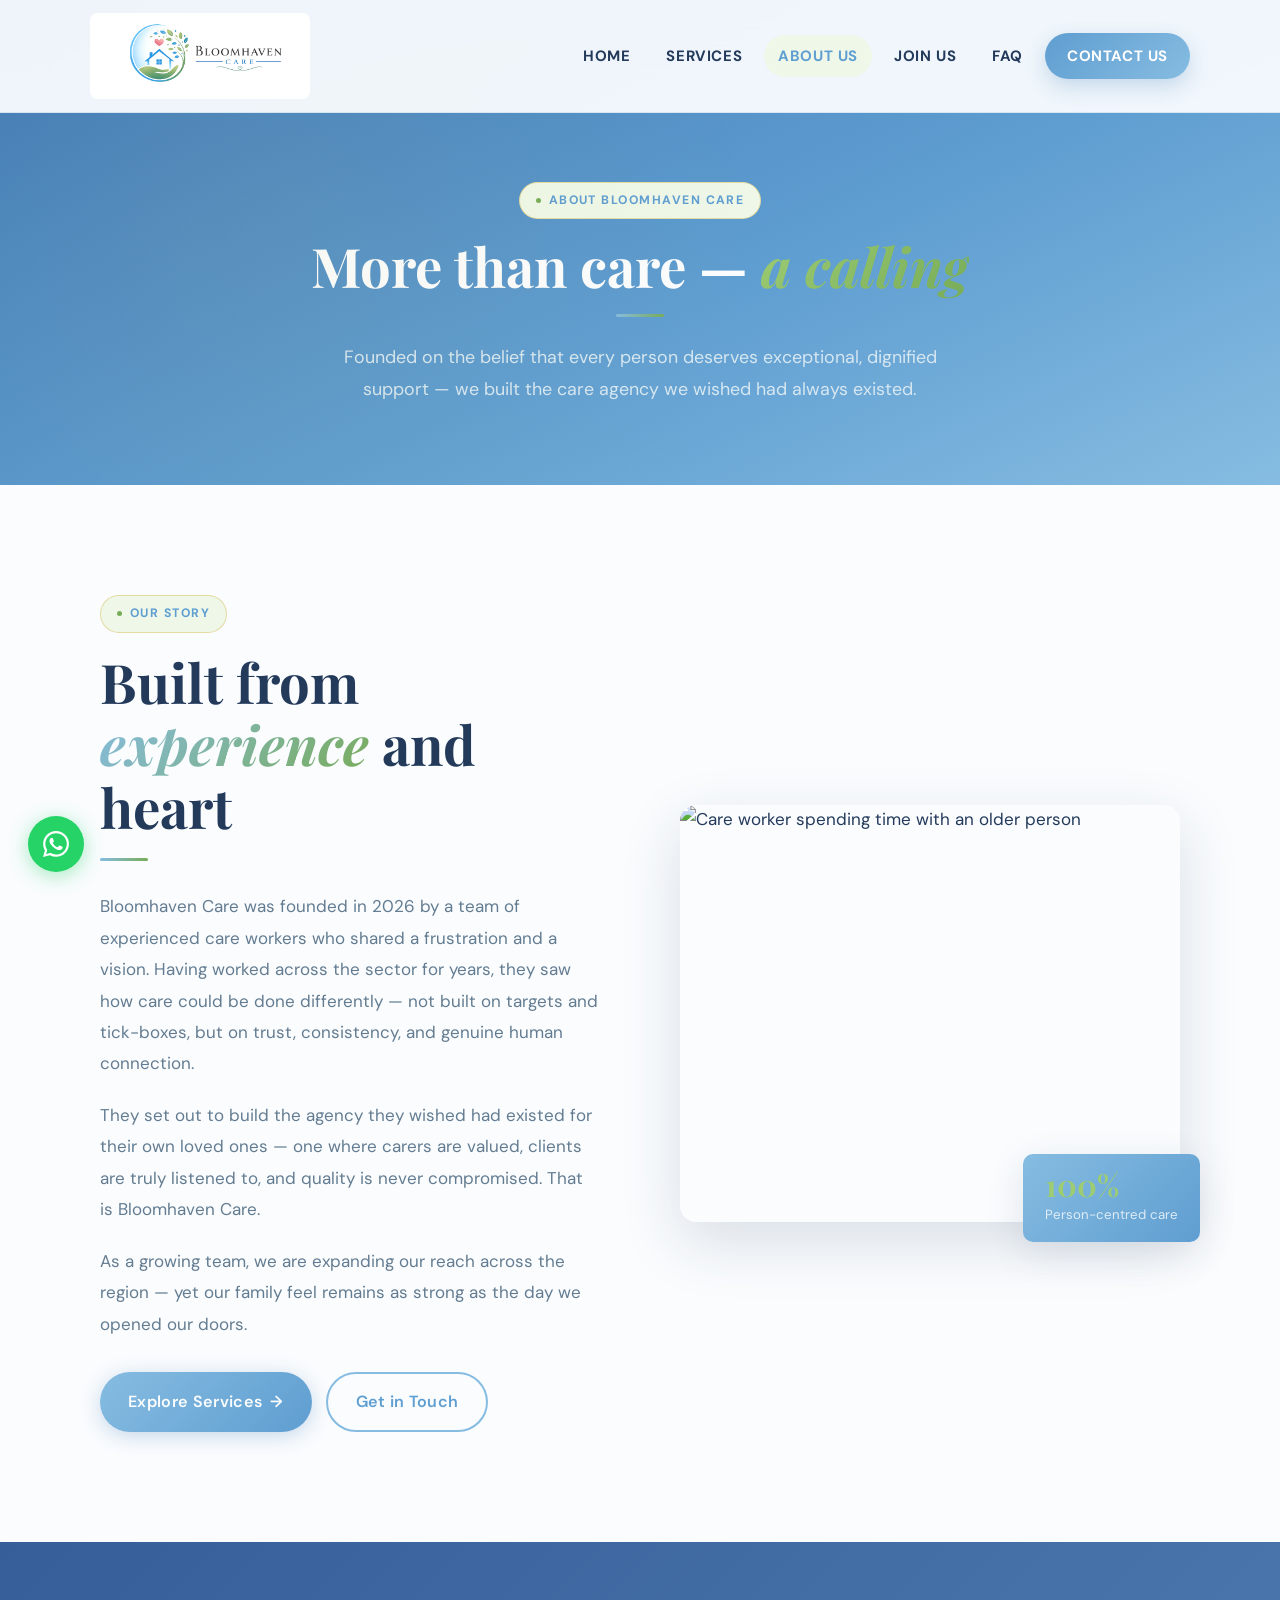
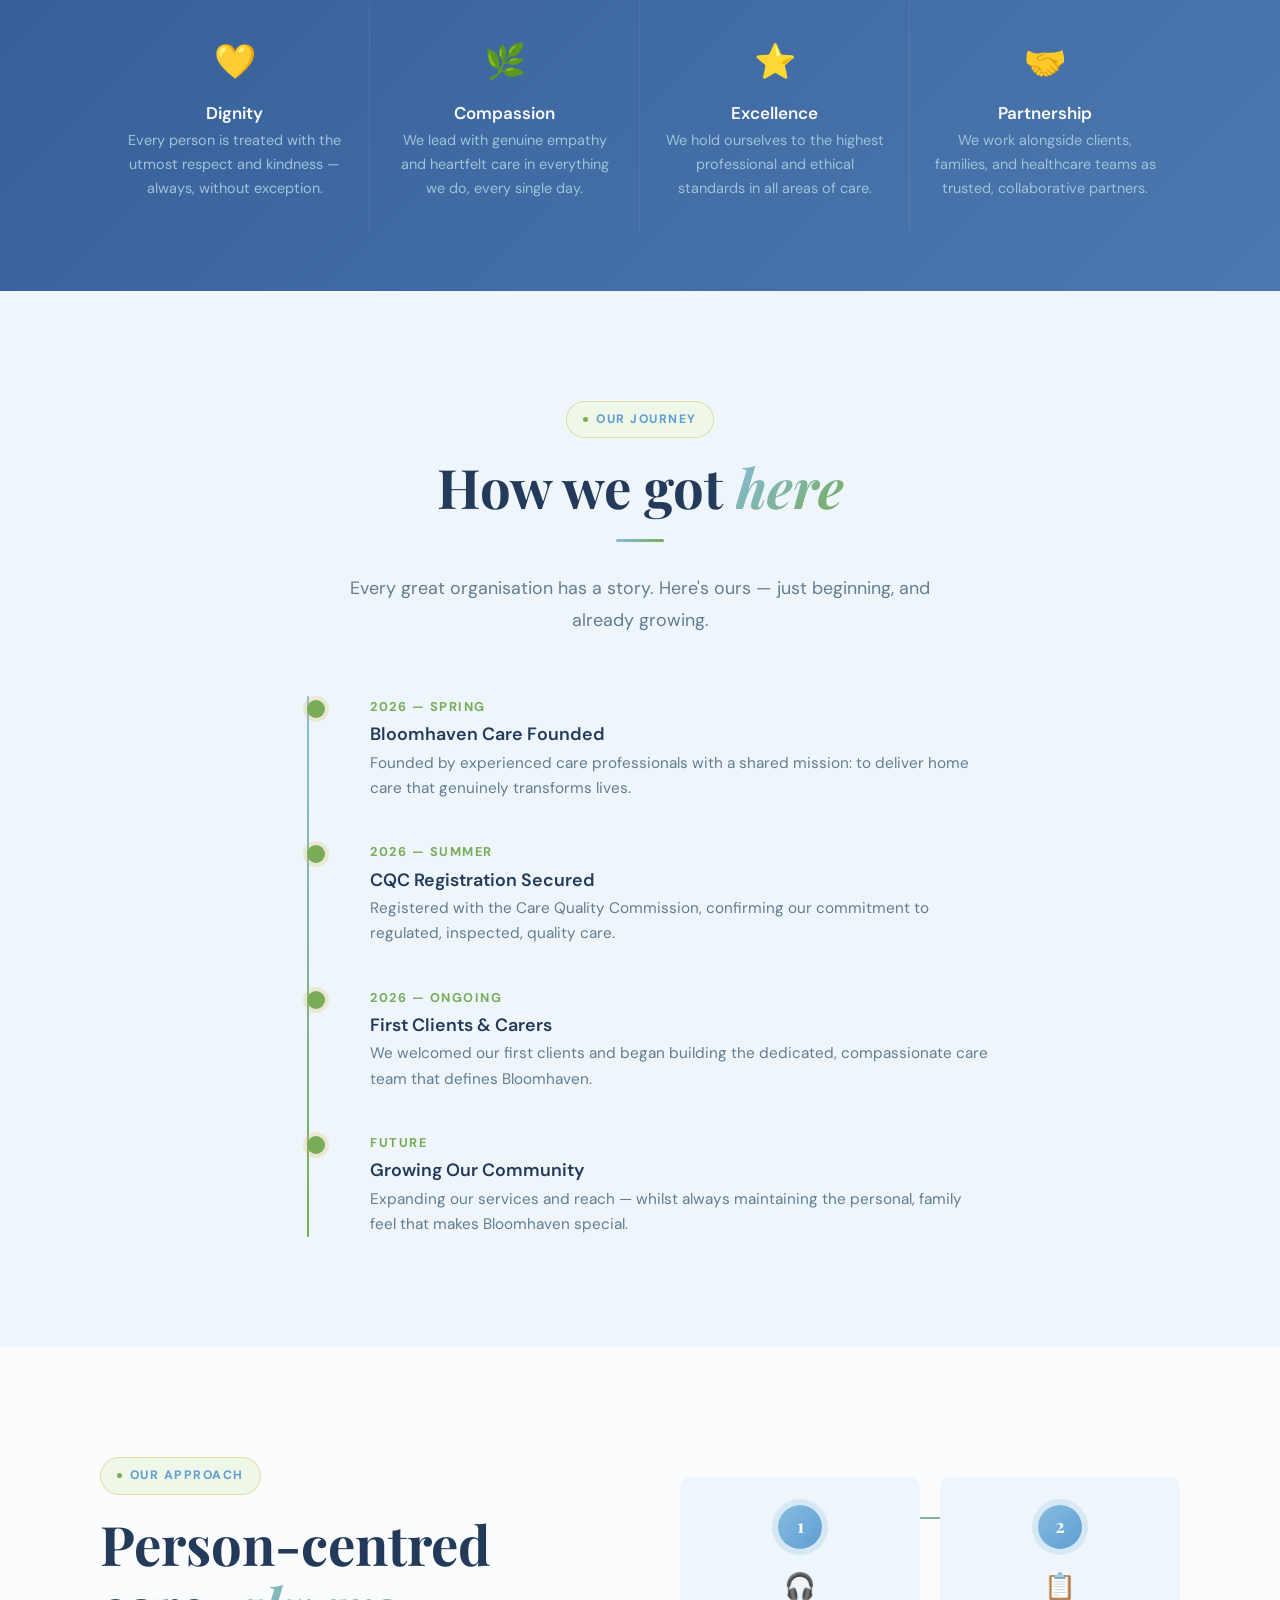
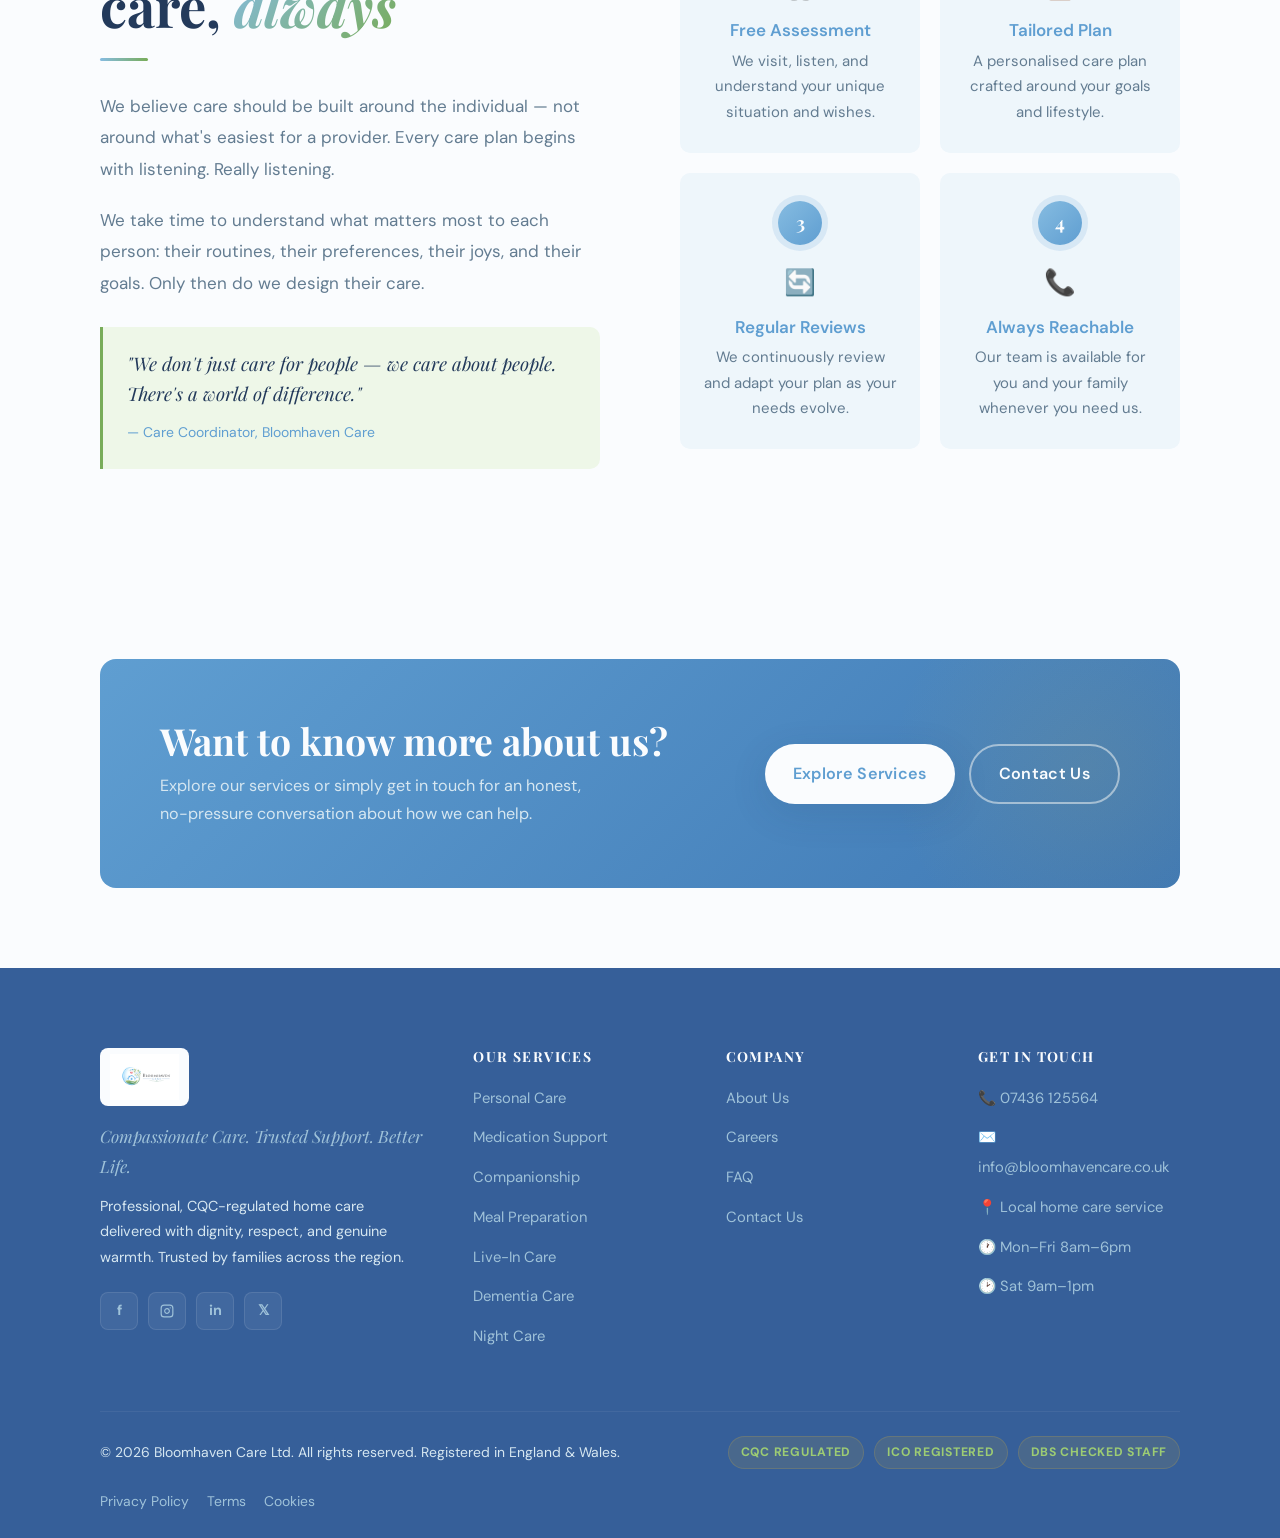
==== commit 9526f09a: "1" ====
--- a/about.html
+++ b/about.html
@@ -42,13 +42,14 @@
           <p style="color:var(--moss);line-height:1.85;margin-bottom:20px;">They set out to build the agency they wished had existed for their own loved ones — one where carers are valued, clients are truly listened to, and quality is never compromised. That is Bloomhaven Care.</p>
           <p style="color:var(--moss);line-height:1.85;">As a growing team, we are expanding our reach across the region — yet our family feel remains as strong as the day we opened our doors.</p>
           <div style="margin-top:32px;display:flex;gap:14px;flex-wrap:wrap;">
-            <a href="team.html" class="btn btn-primary btn-arrow">Meet the Team <span class="arrow">→</span></a>
+            <a href="services.html" class="btn btn-primary btn-arrow">Explore Services <span class="arrow">→</span></a>
             <a href="contact.html" class="btn btn-outline">Get in Touch</a>
           </div>
         </div>
 
         <!-- SVG Illustration -->
-        <div class="what-art reveal">
+        <div class="what-art care-photo-card reveal">
+          <img src="https://images.unsplash.com/photo-1773227055656-ec329ce9adac?w=1200&auto=format&fit=crop&q=70" alt="Care worker spending time with an older person" loading="lazy">
           <svg viewBox="0 0 480 400" xmlns="http://www.w3.org/2000/svg" role="img" aria-label="Illustration of our founding story">
             <defs>
               <linearGradient id="storyBg" x1="0" y1="0" x2="1" y2="1">
@@ -180,7 +181,7 @@
             <cite style="color:var(--forest);">— Care Coordinator, Bloomhaven Care</cite>
           </div>
         </div>
-        <div class="steps-grid" style="grid-template-columns:1fr 1fr;gap:20px;margin-top:0;" class="reveal">
+        <div class="steps-grid reveal" style="grid-template-columns:1fr 1fr;gap:20px;margin-top:0;">
           <div class="step-card reveal" style="background:var(--cream-dark);border-radius:var(--radius-sm);padding:28px 22px;">
             <div class="step-num" style="width:44px;height:44px;font-size:1.1rem;">1</div>
             <div class="step-icon" aria-hidden="true">🎧</div>
@@ -215,10 +216,10 @@
     <div class="cta-box reveal">
       <div class="cta-text">
         <h2>Want to know more about us?</h2>
-        <p>Meet our team, explore our services, or simply get in touch for an honest, no-pressure conversation about how we can help.</p>
+        <p>Explore our services or simply get in touch for an honest, no-pressure conversation about how we can help.</p>
       </div>
       <div class="cta-actions">
-        <a href="team.html" class="btn btn-white">Meet the Team</a>
+        <a href="services.html" class="btn btn-white">Explore Services</a>
         <a href="contact.html" class="btn btn-outline-white">Contact Us</a>
       </div>
     </div>
--- a/styles.css
+++ b/styles.css
@@ -34,53 +34,53 @@
 :root {
   /* ── PALETTE — matched to Bloomhaven Care logo ── */
 
-  /* Sky Blue — primary brand colour (lighter, airier) */
-  --forest:        #2C82CC;
-  --forest-deep:   #1A68B0;
-  --forest-mid:    #4A9EE5;
-  --forest-light:  #6BBCF5;
-
-  /* Page backgrounds — light blue-white */
-  --cream:         #F4F9FF;
-  --cream-dark:    #E8F2FB;
-
-  /* Sage Green — secondary brand colour (leaves, hand) — CTA / accent */
-  --gold:          #5EA832;
-  --gold-light:    #7DC84A;
-  --gold-pale:     #E8F5DC;
-
-  /* Deep Navy — dark section backgrounds (slightly lighter) */
-  --canopy:        #1E3060;
-  --canopy-mid:    #283D80;
-
-  /* Rose — heart accent (used sparingly) */
+  /* Soft Bloomhaven blue — calm, clean and care-led */
+  --forest:        #5F9ED1;
+  --forest-deep:   #3F79B5;
+  --forest-mid:    #86BCE1;
+  --forest-light:  #C6E2F3;
+
+  /* Page backgrounds — warm white with a quiet blue tint */
+  --cream:         #FAFCFE;
+  --cream-dark:    #EEF6FB;
+
+  /* Sage CTA / accent buttons */
+  --gold:          #78AC59;
+  --gold-light:    #9DCC73;
+  --gold-pale:     #EEF7E8;
+
+  /* Soft navy for strong sections */
+  --canopy:        #365F99;
+  --canopy-mid:    #4D78AF;
+
+  /* Rose — heart accent */
   --rose:          #E8698A;
   --rose-light:    #FDEEF3;
 
   /* Text */
-  --ink:           #1E3060;
-  --ink-mid:       #2E4A82;
-  --moss:          #4A6E8A;
-  --mist:          #7A9CB5;
-  --fog:           #B5CDD8;
+  --ink:           #233A5B;
+  --ink-mid:       #3F5D7F;
+  --moss:          #637C91;
+  --mist:          #9FC2D9;
+  --fog:           #D6E7F1;
 
   /* Glass */
-  --glass-bg:      rgba(245,250,255,0.72);
-  --glass-border:  rgba(59,136,208,0.22);
-  --glass-dark-bg: rgba(26,38,80,0.78);
-  --glass-dark-border: rgba(94,168,50,0.22);
+  --glass-bg:      rgba(250,252,254,0.88);
+  --glass-border:  rgba(95,158,209,0.22);
+  --glass-dark-bg: rgba(42,74,118,0.72);
+  --glass-dark-border: rgba(164,206,123,0.22);
 
   /* Shadows */
-  --shadow-sm:     0 2px 12px rgba(26,38,80,0.08);
-  --shadow-md:     0 8px 40px rgba(26,38,80,0.12);
-  --shadow-lg:     0 20px 60px rgba(26,38,80,0.18);
-  --shadow-gold:   0 0 30px rgba(94,168,50,0.28);
+  --shadow-sm:     0 2px 14px rgba(35,58,91,0.08);
+  --shadow-md:     0 10px 38px rgba(35,58,91,0.12);
+  --shadow-lg:     0 22px 64px rgba(35,58,91,0.16);
+  --shadow-gold:   0 0 30px rgba(123,175,92,0.26);
 
   /* Layout */
-  --nav-h:         90px;
-  --nav-h-collapsed: 64px;
-  --radius:        20px;
-  --radius-sm:     12px;
+  --nav-h:         112px;
+  --nav-h-collapsed: 78px;
+  --radius:        16px;
+  --radius-sm:     10px;
   --radius-xs:     8px;
   --section-gap:   110px;
   --container:     1200px;
@@ -225,11 +225,11 @@
 .btn-primary {
   background: linear-gradient(135deg, var(--forest-mid), var(--forest));
   color: var(--cream);
-  box-shadow: 0 4px 20px rgba(27,94,59,0.3);
+  box-shadow: 0 4px 20px rgba(63,121,181,0.28);
 }
 .btn-primary:hover {
   transform: translateY(-2px);
-  box-shadow: 0 8px 30px rgba(27,94,59,0.4);
+  box-shadow: 0 8px 30px rgba(63,121,181,0.36);
 }
 
 .btn-gold {
@@ -290,7 +290,7 @@
 .section { padding: var(--section-gap) 0; }
 .section-alt { background: var(--cream-dark); }
 .section-dark {
-  background: linear-gradient(180deg, var(--canopy-mid) 0%, var(--canopy) 100%);
+  background: linear-gradient(180deg, var(--forest-deep) 0%, var(--canopy) 100%);
   color: var(--cream);
 }
 .section-dark h2, .section-dark h3, .section-dark h4 { color: var(--cream); }
@@ -310,7 +310,7 @@
 .reveal.visible { opacity: 1; transform: translateY(0); }
 
 /* ════════════════════════════════════════════════════════
-   [HEADER] — Logo-centric sticky header
+   [HEADER] — Fixed logo, right aligned menu
    ════════════════════════════════════════════════════════ */
 #siteHeader {
   position: fixed;
@@ -319,13 +319,17 @@
   transition: all .4s var(--ease);
   padding: 0;
   overflow: visible;
+  background: rgba(250,252,254,0.94);
+  backdrop-filter: blur(18px);
+  -webkit-backdrop-filter: blur(18px);
+  border-bottom: 1px solid rgba(95,158,209,0.18);
 }
 
 .header-inner {
   display: flex;
   align-items: center;
   justify-content: space-between;
-  gap: 0;
+  gap: 28px;
   max-width: var(--container);
   margin: 0 auto;
   padding: 0 clamp(16px,4vw,50px);
@@ -334,92 +338,80 @@
   overflow: visible;
 }
 
-/* Transparent in hero zone */
-#siteHeader.at-top {
-  background: transparent;
-}
-
-/* Frosted glass on scroll */
+/* Keep the header consistent while at the top */
+#siteHeader.at-top { box-shadow: none; }
+
 #siteHeader.scrolled {
-  background: var(--glass-bg);
-  backdrop-filter: blur(20px);
-  -webkit-backdrop-filter: blur(20px);
-  border-bottom: 1px solid var(--glass-border);
   box-shadow: var(--shadow-md);
 }
 #siteHeader.scrolled .header-inner { height: var(--nav-h-collapsed); }
 
-/* Split nav: left items | logo | right items */
-.nav-left, .nav-right {
-  display: flex;
-  align-items: center;
-  gap: 4px;
+.nav-right {
+  display: flex;
+  align-items: center;
+  justify-content: flex-end;
+  gap: 8px;
   flex: 1;
-}
-.nav-right { justify-content: flex-end; }
-
-.nav-left a, .nav-right a {
+  margin-left: auto;
+}
+
+.nav-right a {
   font-size: .88rem;
-  font-weight: 500;
-  color: var(--cream);
+  font-weight: 700;
+  color: var(--ink);
   padding: 8px 14px;
   border-radius: 100px;
   transition: all .25s;
-  letter-spacing: .02em;
+  letter-spacing: .04em;
+  text-transform: uppercase;
   position: relative;
 }
-#siteHeader.scrolled .nav-left a,
-#siteHeader.scrolled .nav-right a { color: var(--ink); }
-
-.nav-left a:hover, .nav-right a:hover {
-  background: rgba(252,251,247,0.15);
-}
-#siteHeader.scrolled .nav-left a:hover,
-#siteHeader.scrolled .nav-right a:hover {
+
+.nav-right a:hover,
+.nav-right a.active {
   background: var(--gold-pale);
   color: var(--forest);
 }
 
-.nav-left a.active, .nav-right a.active {
-  background: rgba(252,251,247,0.2);
-}
-#siteHeader.scrolled .nav-left a.active,
-#siteHeader.scrolled .nav-right a.active {
-  background: var(--forest);
-  color: var(--cream);
-}
-
 .nav-cta {
-  background: linear-gradient(135deg, var(--gold), var(--gold-light)) !important;
-  color: var(--canopy) !important;
+  background: linear-gradient(135deg, var(--forest), var(--forest-mid)) !important;
+  color: #fff !important;
   font-weight: 700 !important;
   padding: 10px 22px !important;
-  box-shadow: 0 2px 12px rgba(212,175,55,0.35);
+  box-shadow: 0 8px 20px rgba(63,121,181,0.24);
 }
 .nav-cta:hover {
   transform: translateY(-2px);
-  box-shadow: 0 6px 20px rgba(212,175,55,0.45) !important;
-  background: rgba(212,175,55,0.15) !important;
+  box-shadow: 0 12px 28px rgba(63,121,181,0.32) !important;
 }
 
 /* Logo */
 .nav-logo-wrap {
-  flex-shrink: 0;
+  position: relative;
+  transform: none;
+  z-index: 2;
   display: flex;
   align-items: center;
   justify-content: center;
-  padding: 0 16px;
-  position: relative;
-  z-index: 2;
+  padding: 0;
+  width: 220px;
+  height: 86px;
+  overflow: hidden;
+  background: #fff;
+  border-radius: var(--radius-xs);
+  flex: 0 0 auto;
+  transition: width .4s var(--ease), height .4s var(--ease);
 }
 .nav-logo-wrap img {
-  height: 110px;
-  width: auto;
-  transition: height .4s var(--ease), filter .3s;
-  filter: drop-shadow(0 4px 20px rgba(26,38,80,0.25));
-  position: relative;
-}
-#siteHeader.scrolled .nav-logo-wrap img { height: 50px; }
+  height: 100%;
+  width: 100%;
+  max-width: none;
+  object-fit: contain;
+  transform: scale(1.72);
+  transition: transform .4s var(--ease);
+}
+#siteHeader.scrolled .nav-logo-wrap { width: 178px; height: 62px; }
+#siteHeader.scrolled .nav-logo-wrap img { height: 100%; }
 
 /* Hamburger */
 .hamburger {
@@ -433,15 +425,14 @@
   transition: background .3s;
   flex-shrink: 0;
 }
-.hamburger:hover { background: rgba(252,251,247,0.15); }
+.hamburger:hover { background: var(--gold-pale); }
 .hamburger span {
   display: block;
   width: 22px; height: 2px;
-  background: var(--cream);
+  background: var(--ink);
   border-radius: 2px;
   transition: all .3s var(--ease);
 }
-#siteHeader.scrolled .hamburger span { background: var(--ink); }
 .hamburger.open span:nth-child(1) { transform: translateY(7px) rotate(45deg); }
 .hamburger.open span:nth-child(2) { opacity: 0; transform: scaleX(0); }
 .hamburger.open span:nth-child(3) { transform: translateY(-7px) rotate(-45deg); }
@@ -452,13 +443,15 @@
 #mobileMenu {
   position: fixed;
   inset: 0;
-  background: var(--canopy);
+  background: linear-gradient(180deg, var(--canopy) 0%, var(--forest-deep) 100%);
   z-index: 999;
   display: flex;
   flex-direction: column;
   align-items: center;
-  justify-content: center;
-  gap: 8px;
+  justify-content: flex-start;
+  gap: 4px;
+  overflow-y: auto;
+  padding: 118px 20px 32px;
   opacity: 0;
   pointer-events: none;
   transition: opacity .35s var(--ease);
@@ -466,18 +459,16 @@
 #mobileMenu.open { opacity: 1; pointer-events: all; }
 
 .mobile-menu-logo {
-  position: absolute;
-  top: 24px;
-  width: 90px;
-  opacity: .9;
+  display: none;
 }
 
 #mobileMenu a {
   font-family: 'Playfair Display', serif;
-  font-size: clamp(1.6rem, 6vw, 2.2rem);
+  font-size: clamp(1.35rem, 5.4vw, 1.9rem);
   color: var(--cream);
-  padding: 12px 40px;
-  border-radius: var(--radius);
+  line-height: 1.1;
+  padding: 9px 32px;
+  border-radius: var(--radius-sm);
   transition: all .25s;
   letter-spacing: .02em;
   text-align: center;
@@ -487,13 +478,13 @@
   color: var(--gold-light);
 }
 #mobileMenu .mobile-cta {
-  margin-top: 16px;
+  margin-top: 8px;
   background: linear-gradient(135deg, var(--gold), var(--gold-light));
   color: var(--canopy) !important;
   font-family: 'DM Sans', sans-serif !important;
-  font-size: 1rem !important;
+  font-size: .95rem !important;
   font-weight: 700;
-  padding: 14px 40px !important;
+  padding: 12px 32px !important;
 }
 
 /* ════════════════════════════════════════════════════════
@@ -505,7 +496,9 @@
   display: flex;
   align-items: center;
   overflow: hidden;
-  background: linear-gradient(170deg, var(--canopy) 0%, var(--canopy-mid) 40%, var(--forest-deep) 100%);
+  background:
+    linear-gradient(145deg, rgba(63,121,181,.95) 0%, rgba(95,158,209,.9) 52%, rgba(198,226,243,.72) 100%),
+    linear-gradient(90deg, rgba(248,252,255,.12), rgba(120,172,89,.08));
   padding-top: var(--nav-h);
 }
 
@@ -517,16 +510,13 @@
 }
 
 .hero-orbs {
-  position: absolute;
-  inset: 0;
-  overflow: hidden;
-  pointer-events: none;
+  display: none;
 }
 .hero-orb {
   position: absolute;
   border-radius: 50%;
   filter: blur(80px);
-  opacity: .18;
+  opacity: .08;
 }
 .hero-orb-1 {
   width: 600px; height: 600px;
@@ -608,28 +598,49 @@
   margin-bottom: 52px;
 }
 
-.hero-stats {
-  display: flex;
-  gap: 40px;
-  padding-top: 32px;
-  border-top: 1px solid rgba(252,251,247,0.12);
-}
-
-.stat { text-align: left; }
-.stat-num {
-  font-family: 'Playfair Display', serif;
-  font-size: 2.2rem;
-  font-weight: 700;
-  color: var(--gold-light);
-  line-height: 1;
-  margin-bottom: 4px;
-}
-.stat-label {
+.hero-assurances {
+  display: grid;
+  grid-template-columns: repeat(3, minmax(0, 1fr));
+  gap: 12px;
+  padding-top: 30px;
+  border-top: 1px solid rgba(252,251,247,0.16);
+}
+.assurance {
+  display: flex;
+  align-items: flex-start;
+  gap: 10px;
+  min-height: 86px;
+  padding: 14px 14px 13px;
+  background: rgba(255,255,255,0.09);
+  border: 1px solid rgba(255,255,255,0.14);
+  border-radius: var(--radius-sm);
+  color: var(--cream);
+}
+.assurance-icon {
+  width: 24px;
+  height: 24px;
+  border-radius: 50%;
+  display: inline-flex;
+  align-items: center;
+  justify-content: center;
+  background: var(--gold-light);
+  color: var(--canopy);
+  font-weight: 800;
   font-size: .78rem;
-  color: var(--mist);
-  letter-spacing: .05em;
-  text-transform: uppercase;
-  font-weight: 500;
+  flex: 0 0 auto;
+}
+.assurance strong {
+  display: block;
+  font-size: .82rem;
+  font-weight: 800;
+  line-height: 1.25;
+}
+.assurance span:not(.assurance-icon) {
+  display: block;
+  color: var(--fog);
+  font-size: .74rem;
+  line-height: 1.35;
+  margin-top: 3px;
 }
 
 /* Hero right: visual cards */
@@ -640,18 +651,37 @@
   gap: 16px;
   align-items: flex-end;
 }
+
+.hero-photo-card {
+  position: relative;
+  width: min(520px, 100%);
+  aspect-ratio: 4 / 3;
+  border-radius: var(--radius);
+  overflow: hidden;
+  border: 1px solid rgba(255,255,255,0.24);
+  box-shadow: var(--shadow-lg);
+  background: var(--forest-light);
+}
+.hero-photo-card img {
+  width: 100%;
+  height: 100%;
+  object-fit: cover;
+  filter: saturate(1.04) contrast(1.02);
+  transition: transform .7s var(--ease), filter .7s var(--ease);
+}
+.hero-photo-card:hover img { transform: scale(1.05); filter: saturate(1.08) contrast(1.04); }
 
 .hero-card {
   background: var(--glass-dark-bg);
   backdrop-filter: blur(20px);
   border: 1px solid var(--glass-dark-border);
-  border-radius: var(--radius);
+  border-radius: var(--radius-sm);
   padding: 24px 28px;
   color: var(--cream);
-  width: 100%;
+  width: min(470px, 100%);
   transition: transform .4s var(--ease), box-shadow .4s;
 }
-.hero-card:hover { transform: translateX(-6px); box-shadow: var(--shadow-gold); }
+.hero-card:hover { transform: translateY(-6px); box-shadow: var(--shadow-gold); }
 
 .hero-card-label {
   font-size: .72rem;
@@ -674,7 +704,7 @@
   top: -20px; left: -30px;
   background: linear-gradient(135deg, var(--gold), var(--gold-light));
   color: var(--canopy);
-  border-radius: var(--radius);
+  border-radius: var(--radius-sm);
   padding: 16px 22px;
   display: flex;
   align-items: center;
@@ -735,7 +765,20 @@
 .what-art svg {
   width: 100%;
   border-radius: var(--radius);
-  filter: drop-shadow(0 20px 60px rgba(27,94,59,0.15));
+  filter: drop-shadow(0 20px 60px rgba(95,158,209,0.18));
+}
+.care-photo-card img {
+  width: 100%;
+  aspect-ratio: 6 / 5;
+  object-fit: cover;
+  border-radius: var(--radius);
+  box-shadow: 0 20px 60px rgba(35,58,91,0.15);
+  transition: transform .7s var(--ease), filter .7s var(--ease);
+}
+.care-photo-card svg { display: none; }
+.care-photo-card:hover img {
+  transform: scale(1.035);
+  filter: saturate(1.05);
 }
 .what-art-badge {
   position: absolute;
@@ -834,7 +877,7 @@
 
 .why-card {
   background: var(--cream);
-  border: 1px solid rgba(27,94,59,0.08);
+  border: 1px solid rgba(95,158,209,0.16);
   border-radius: var(--radius);
   padding: 32px 28px;
   position: relative;
@@ -855,14 +898,14 @@
 .why-card:hover {
   transform: translateY(-6px);
   box-shadow: var(--shadow-lg);
-  border-color: rgba(27,94,59,0.15);
+  border-color: rgba(95,158,209,0.22);
 }
 
 .why-num {
   font-family: 'Playfair Display', serif;
   font-size: 3rem;
   font-weight: 700;
-  color: rgba(27,94,59,0.08);
+  color: rgba(95,158,209,0.14);
   line-height: 1;
   margin-bottom: 12px;
 }
@@ -907,11 +950,12 @@
 
 .service-card {
   background: var(--cream);
-  border-radius: var(--radius);
+  border-radius: var(--radius-sm);
   overflow: hidden;
-  border: 1px solid rgba(27,94,59,0.08);
+  border: 1px solid rgba(95,158,209,0.16);
   cursor: pointer;
   transition: all .35s var(--ease);
+  box-shadow: var(--shadow-sm);
 }
 .service-card:hover {
   transform: translateY(-8px);
@@ -920,10 +964,24 @@
 .service-card.hidden { display: none; }
 
 .service-img {
-  height: 180px;
+  height: 210px;
   position: relative;
   overflow: hidden;
 }
+.service-img::after {
+  content: '';
+  position: absolute;
+  inset: 0;
+  background: linear-gradient(180deg, rgba(35,58,91,0.02) 20%, rgba(35,58,91,0.36) 100%);
+  pointer-events: none;
+}
+.service-img img {
+  width: 100%;
+  height: 100%;
+  object-fit: cover;
+  transition: transform .65s var(--ease), filter .65s var(--ease);
+}
+.service-card:hover .service-img img { transform: scale(1.06); filter: saturate(1.05); }
 .service-img-art {
   width: 100%; height: 100%;
   display: flex;
@@ -934,9 +992,9 @@
 .service-tag {
   position: absolute;
   top: 14px; left: 14px;
-  background: rgba(13,36,24,0.75);
+  background: rgba(35,58,91,0.78);
   backdrop-filter: blur(8px);
-  color: var(--gold-light);
+  color: var(--cream);
   font-size: .7rem;
   font-weight: 700;
   letter-spacing: .1em;
@@ -1030,7 +1088,7 @@
    [PAGE HEADER] — Inner pages
    ════════════════════════════════════════════════════════ */
 .page-header {
-  background: linear-gradient(170deg, var(--canopy) 0%, var(--canopy-mid) 100%);
+  background: linear-gradient(155deg, var(--forest-deep) 0%, var(--forest) 58%, var(--forest-mid) 100%);
   padding: calc(var(--nav-h) + 70px) 0 80px;
   text-align: center;
   position: relative;
@@ -1128,7 +1186,7 @@
   background: var(--cream);
   border-radius: var(--radius);
   overflow: hidden;
-  border: 1px solid rgba(27,94,59,0.08);
+  border: 1px solid rgba(95,158,209,0.16);
   transition: all .35s var(--ease);
 }
 .team-card:hover { transform: translateY(-6px); box-shadow: var(--shadow-lg); }
@@ -1169,11 +1227,15 @@
    [RECRUIT] — Skills + quick apply
    ════════════════════════════════════════════════════════ */
 .recruit-hero {
-  background: linear-gradient(170deg, var(--canopy) 0%, var(--canopy-mid) 100%);
+  background: linear-gradient(155deg, var(--forest-deep) 0%, var(--forest) 52%, var(--forest-mid) 100%);
   padding: calc(var(--nav-h) + 80px) 0 90px;
   position: relative;
   overflow: hidden;
-}
+  text-align: center;
+}
+.recruit-hero .container { display: flex; flex-direction: column; align-items: center; }
+.recruit-hero div[style*="max-width:680px"] { max-width: 680px; text-align: center; }
+.recruit-hero div[style*="display:flex;gap:14px"] { justify-content: center; }
 .recruit-hero h1 { font-family: 'Playfair Display', serif; font-size: clamp(2.2rem, 5vw, 3.6rem); font-weight: 700; color: var(--cream); margin-bottom: 20px; line-height: 1.1; }
 .recruit-hero h1 em { font-style: italic; background: linear-gradient(135deg, var(--gold-light), var(--gold)); -webkit-background-clip: text; -webkit-text-fill-color: transparent; background-clip: text; }
 .recruit-hero p { font-size: 1.05rem; color: var(--fog); max-width: 600px; line-height: 1.8; }
@@ -1185,7 +1247,7 @@
 }
 .skill-card {
   background: var(--cream);
-  border: 1px solid rgba(27,94,59,0.08);
+  border: 1px solid rgba(95,158,209,0.16);
   border-radius: var(--radius-sm);
   padding: 22px 24px;
   display: flex;
@@ -1193,12 +1255,12 @@
   align-items: flex-start;
   transition: all .3s var(--ease);
 }
-.skill-card:hover { box-shadow: var(--shadow-md); transform: translateX(4px); border-color: rgba(27,94,59,0.18); }
+.skill-card:hover { box-shadow: var(--shadow-md); transform: translateY(-4px); border-color: rgba(95,158,209,0.24); }
 .skill-num {
   font-family: 'Playfair Display', serif;
   font-size: 2rem;
   font-weight: 700;
-  color: rgba(27,94,59,0.1);
+  color: rgba(95,158,209,0.16);
   line-height: 1;
   flex-shrink: 0;
   width: 48px;
@@ -1238,7 +1300,7 @@
 #faqSearch {
   width: 100%;
   padding: 14px 20px 14px 50px;
-  border: 1.5px solid rgba(27,94,59,0.15);
+  border: 1.5px solid rgba(95,158,209,0.2);
   border-radius: 100px;
   font-size: .95rem;
   background: var(--cream);
@@ -1246,12 +1308,12 @@
   transition: border-color .25s, box-shadow .25s;
   outline: none;
 }
-#faqSearch:focus { border-color: var(--forest-mid); box-shadow: 0 0 0 4px rgba(46,125,82,0.1); }
+#faqSearch:focus { border-color: var(--forest-mid); box-shadow: 0 0 0 4px rgba(95,158,209,0.12); }
 
 .faq-list { max-width: 780px; margin: 0 auto; display: flex; flex-direction: column; gap: 12px; }
 .faq-item {
   background: var(--cream);
-  border: 1.5px solid rgba(27,94,59,0.08);
+  border: 1.5px solid rgba(95,158,209,0.16);
   border-radius: var(--radius-sm);
   overflow: hidden;
   transition: border-color .3s;
@@ -1343,7 +1405,7 @@
 
 .contact-card {
   background: var(--cream);
-  border: 1px solid rgba(27,94,59,0.08);
+  border: 1px solid rgba(95,158,209,0.16);
   border-radius: var(--radius-sm);
   padding: 24px;
   margin-bottom: 16px;
@@ -1383,7 +1445,7 @@
 
 .contact-form-wrap {
   background: var(--cream);
-  border: 1px solid rgba(27,94,59,0.08);
+  border: 1px solid rgba(95,158,209,0.16);
   border-radius: var(--radius);
   padding: 36px;
   box-shadow: var(--shadow-sm);
@@ -1400,7 +1462,7 @@
 .form-group textarea {
   width: 100%;
   padding: 12px 16px;
-  border: 1.5px solid rgba(27,94,59,0.12);
+  border: 1.5px solid rgba(95,158,209,0.18);
   border-radius: var(--radius-xs);
   font-size: .92rem;
   background: var(--cream);
@@ -1412,7 +1474,7 @@
 .form-group select:focus,
 .form-group textarea:focus {
   border-color: var(--forest-mid);
-  box-shadow: 0 0 0 4px rgba(46,125,82,0.08);
+  box-shadow: 0 0 0 4px rgba(95,158,209,0.1);
 }
 .form-group textarea { resize: vertical; min-height: 110px; }
 .form-group select { appearance: none; background-image: url("data:image/svg+xml,%3Csvg xmlns='http://www.w3.org/2000/svg' width='12' height='8' viewBox='0 0 12 8'%3E%3Cpath d='M1 1l5 5 5-5' stroke='%235A7A60' stroke-width='1.5' fill='none' stroke-linecap='round'/%3E%3C/svg%3E"); background-repeat: no-repeat; background-position: right 16px center; padding-right: 40px; }
@@ -1433,6 +1495,50 @@
 .form-success-icon { font-size: 3rem; margin-bottom: 16px; }
 .form-success h3 { font-family: 'Playfair Display', serif; font-size: 1.6rem; color: var(--forest); margin-bottom: 10px; }
 .form-success p { color: var(--moss); line-height: 1.7; margin-bottom: 22px; }
+
+/* Legal content pages */
+.legal-content {
+  max-width: 820px;
+  margin: 0 auto;
+  background: var(--cream);
+  border: 1px solid rgba(95,158,209,0.16);
+  border-radius: var(--radius);
+  padding: clamp(28px, 5vw, 54px);
+  box-shadow: var(--shadow-sm);
+}
+.legal-updated {
+  color: var(--forest);
+  font-size: .84rem;
+  font-weight: 700;
+  letter-spacing: .06em;
+  text-transform: uppercase;
+  margin-bottom: 28px;
+}
+.legal-content h2 {
+  font-family: 'DM Sans', sans-serif;
+  color: var(--ink);
+  font-size: 1.05rem;
+  font-weight: 700;
+  margin: 30px 0 10px;
+}
+.legal-content h2:first-of-type { margin-top: 0; }
+.legal-content p,
+.legal-content li {
+  color: var(--moss);
+  font-size: .98rem;
+  line-height: 1.8;
+}
+.legal-content ul {
+  list-style: disc;
+  padding-left: 22px;
+  margin: 10px 0 4px;
+}
+.legal-content a {
+  color: var(--forest-mid);
+  font-weight: 700;
+  text-decoration: underline;
+  text-underline-offset: 3px;
+}
 
 /* WhatsApp button */
 .whatsapp-btn {
@@ -1512,7 +1618,15 @@
   padding-bottom: 60px;
 }
 
-.footer-logo-img { height: 60px; width: auto; margin-bottom: 16px; }
+.footer-logo-img {
+  height: 58px;
+  width: auto;
+  max-width: 230px;
+  margin-bottom: 16px;
+  background: var(--cream);
+  border-radius: var(--radius-xs);
+  padding: 6px 10px;
+}
 .footer-tagline {
   font-family: 'Playfair Display', serif;
   font-style: italic;
@@ -1545,7 +1659,8 @@
   margin-bottom: 18px;
 }
 .footer-links { display: flex; flex-direction: column; gap: 10px; }
-.footer-links a {
+.footer-links a,
+.footer-links span {
   font-size: .87rem;
   color: var(--mist);
   transition: color .2s;
@@ -1612,7 +1727,7 @@
   margin: 0 auto 16px;
   position: relative;
   z-index: 1;
-  box-shadow: 0 0 0 6px rgba(46,125,82,0.15);
+  box-shadow: 0 0 0 6px rgba(95,158,209,0.16);
 }
 .step-icon { font-size: 1.5rem; margin-bottom: 12px; }
 .step-card h3 { font-size: 1rem; font-weight: 600; font-family: 'DM Sans', sans-serif; color: var(--forest); margin-bottom: 8px; }
@@ -1667,6 +1782,8 @@
   .cta-text p { margin: 0 auto; }
   .hero-content { grid-template-columns: 1fr; gap: 40px; }
   .hero-visual { display: none; }
+  .hero-text { max-width: 720px; }
+  .hero-assurances { max-width: 720px; }
   .who-inner { grid-template-columns: 1fr; gap: 40px; }
   .what-grid { grid-template-columns: 1fr; gap: 40px; }
   .contact-layout { grid-template-columns: 1fr; }
@@ -1680,7 +1797,11 @@
 }
 
 @media (max-width: 768px) {
-  :root { --section-gap: 60px; }
+  :root {
+    --section-gap: 60px;
+    --nav-h: 78px;
+    --nav-h-collapsed: 60px;
+  }
 
   /* ── Prevent horizontal scroll ── */
   html, body { overflow-x: hidden; max-width: 100vw; }
@@ -1697,16 +1818,53 @@
   }
 
   /* ── Nav ── */
-  .nav-left, .nav-right { display: none; }
+  .nav-right { display: none; }
+  #siteHeader.at-top {
+    background: rgba(250,252,254,0.96);
+    backdrop-filter: blur(14px);
+    -webkit-backdrop-filter: blur(14px);
+  }
+  .header-inner { height: var(--nav-h); gap: 16px; }
   .hamburger { display: flex; }
-  .nav-logo-wrap img { height: 72px; }
-  #siteHeader.scrolled .nav-logo-wrap img { height: 44px; }
+  .nav-logo-wrap {
+    padding: 0;
+    pointer-events: auto;
+    justify-content: flex-start;
+    width: 176px;
+    height: 58px;
+    max-width: none;
+  }
+  .nav-logo-wrap img { height: 100%; max-width: none; }
+  #siteHeader.scrolled .nav-logo-wrap { top: auto; width: 152px; height: 48px; }
+  #siteHeader.scrolled .nav-logo-wrap img { height: 100%; }
 
   /* ── Hero ── */
+  .hero {
+    min-height: auto;
+    align-items: flex-start;
+    padding-top: var(--nav-h);
+  }
+  .hero-orbs { display: none; }
+  .hero-content {
+    padding: 48px 0 54px;
+    gap: 0;
+  }
   .hero-text h1 { font-size: clamp(1.9rem, 8vw, 2.8rem); }
-  .hero-stats { gap: 20px; flex-wrap: wrap; }
+  .hero-sub {
+    max-width: none;
+    margin-bottom: 28px;
+  }
   .hero-actions { flex-direction: column; }
   .hero-actions .btn { width: 100%; justify-content: center; }
+  .hero-assurances {
+    grid-template-columns: 1fr;
+    gap: 10px;
+    padding-top: 24px;
+  }
+  .assurance {
+    min-height: auto;
+    padding: 13px 14px;
+  }
   .hero-badge-float { display: none; }
 
   /* ── Grids ── */
@@ -1745,17 +1903,59 @@
   .footer-certs { justify-content: center; }
 
   /* ── Floating buttons ── */
-  .float-call { display: flex; }
-  .whatsapp-btn { bottom: 96px; }
+  .float-call {
+    display: flex;
+    right: 14px;
+    bottom: 14px;
+    width: 52px;
+    height: 52px;
+    padding: 0;
+    border-radius: 50%;
+    justify-content: center;
+    font-size: 0;
+  }
+  .float-call svg { width: 22px; height: 22px; }
+  .whatsapp-btn {
+    left: 14px;
+    bottom: 14px;
+    width: 52px;
+    height: 52px;
+  }
+  body.home-page .float-call,
+  body.home-page .whatsapp-btn {
+    display: none;
+  }
 
   /* ── Section titles ── */
   .section-title { font-size: clamp(1.7rem, 6vw, 2.4rem); }
   .page-header .section-title { font-size: clamp(1.7rem, 6vw, 2.4rem); }
 }
 
+@media (max-height: 640px) and (max-width: 768px) {
+  #mobileMenu {
+    padding-top: 86px;
+    gap: 0;
+  }
+  .mobile-menu-logo {
+    top: 8px;
+    width: 180px;
+  }
+  #mobileMenu a {
+    font-size: clamp(1.15rem, 5vw, 1.45rem);
+    padding: 7px 24px;
+  }
+  #mobileMenu .mobile-cta {
+    margin-top: 6px;
+    padding: 10px 26px !important;
+  }
+}
+
 @media (max-width: 480px) {
   :root { --section-gap: 50px; }
-  .hero-stats { flex-direction: column; gap: 14px; }
+  .header-inner { padding: 0 16px; }
+  .nav-logo-wrap { width: 160px; height: 52px; max-width: none; }
+  .nav-logo-wrap img { height: 100%; max-width: none; }
+  .hero-content { padding: 40px 0 48px; }
   .filter-bar { gap: 6px; }
   .filter-btn { padding: 7px 14px; font-size: .78rem; }
   .quick-apply { padding: 22px 16px; }
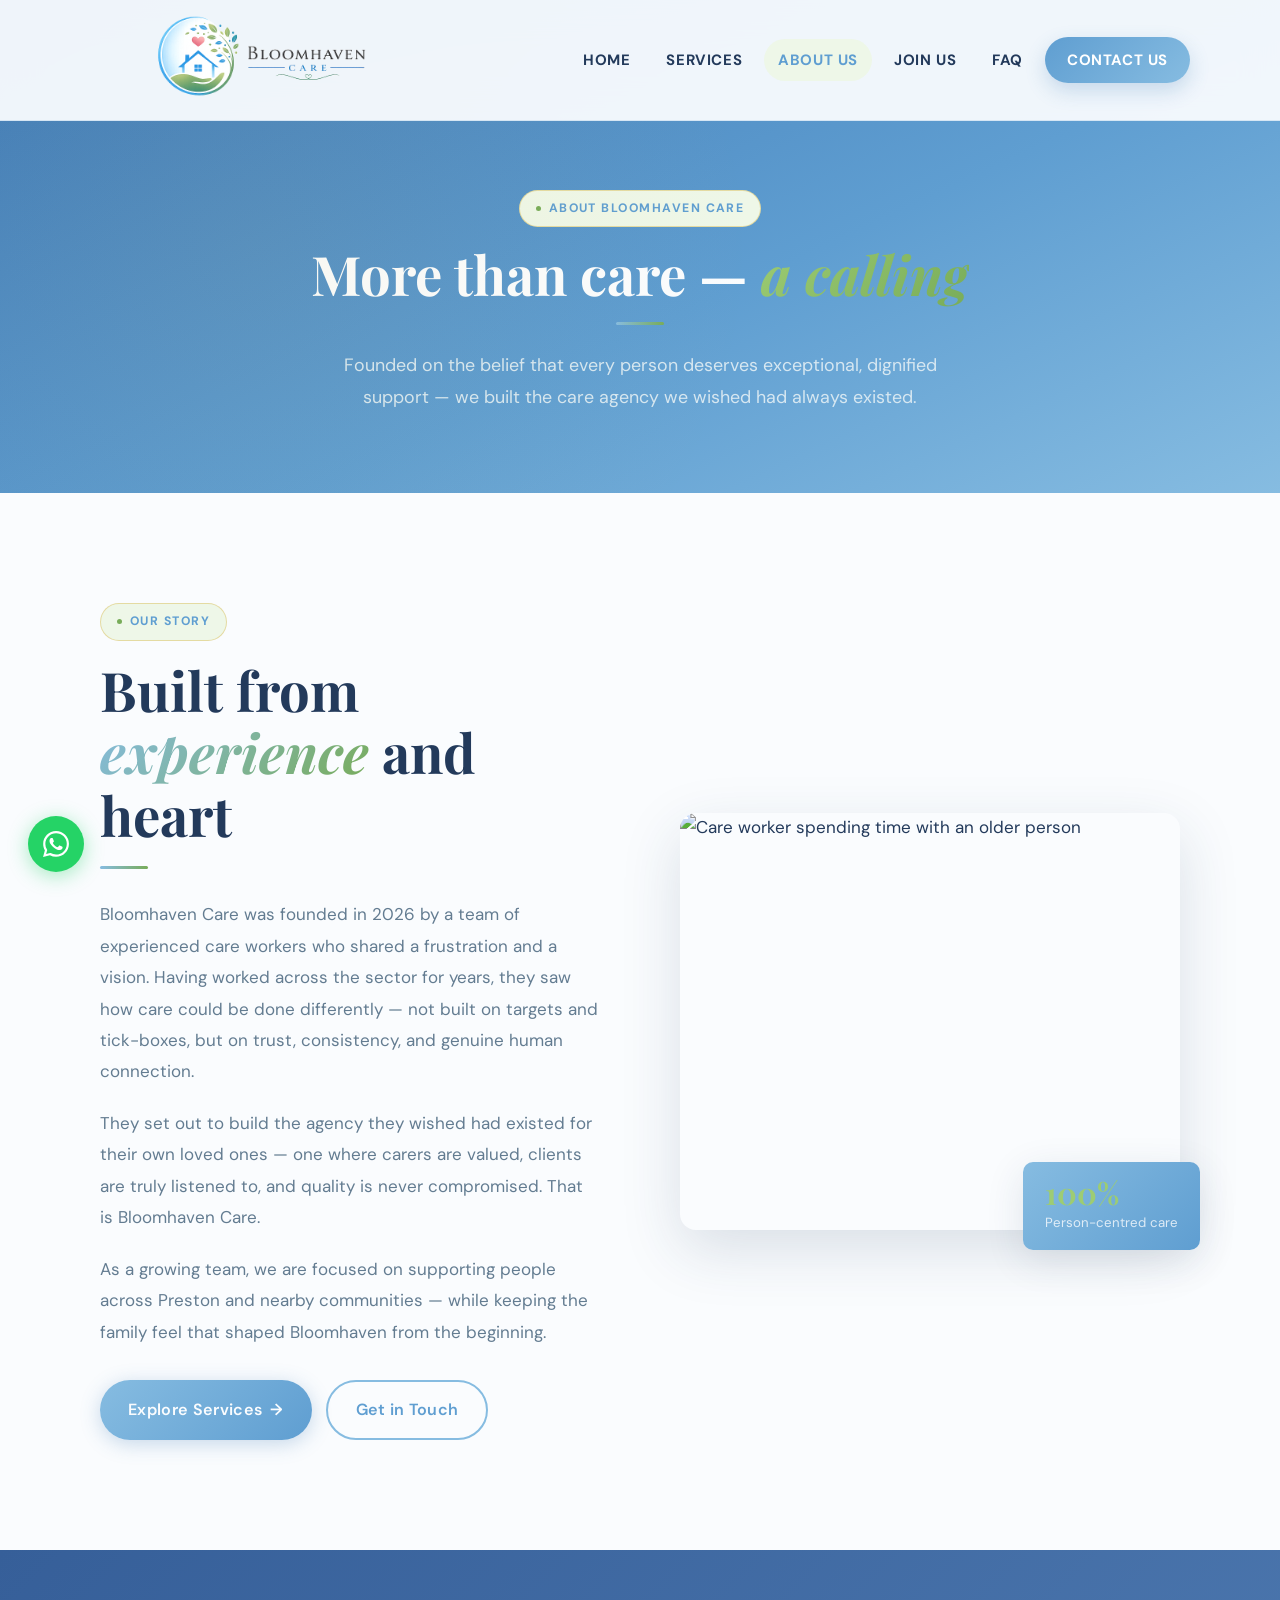
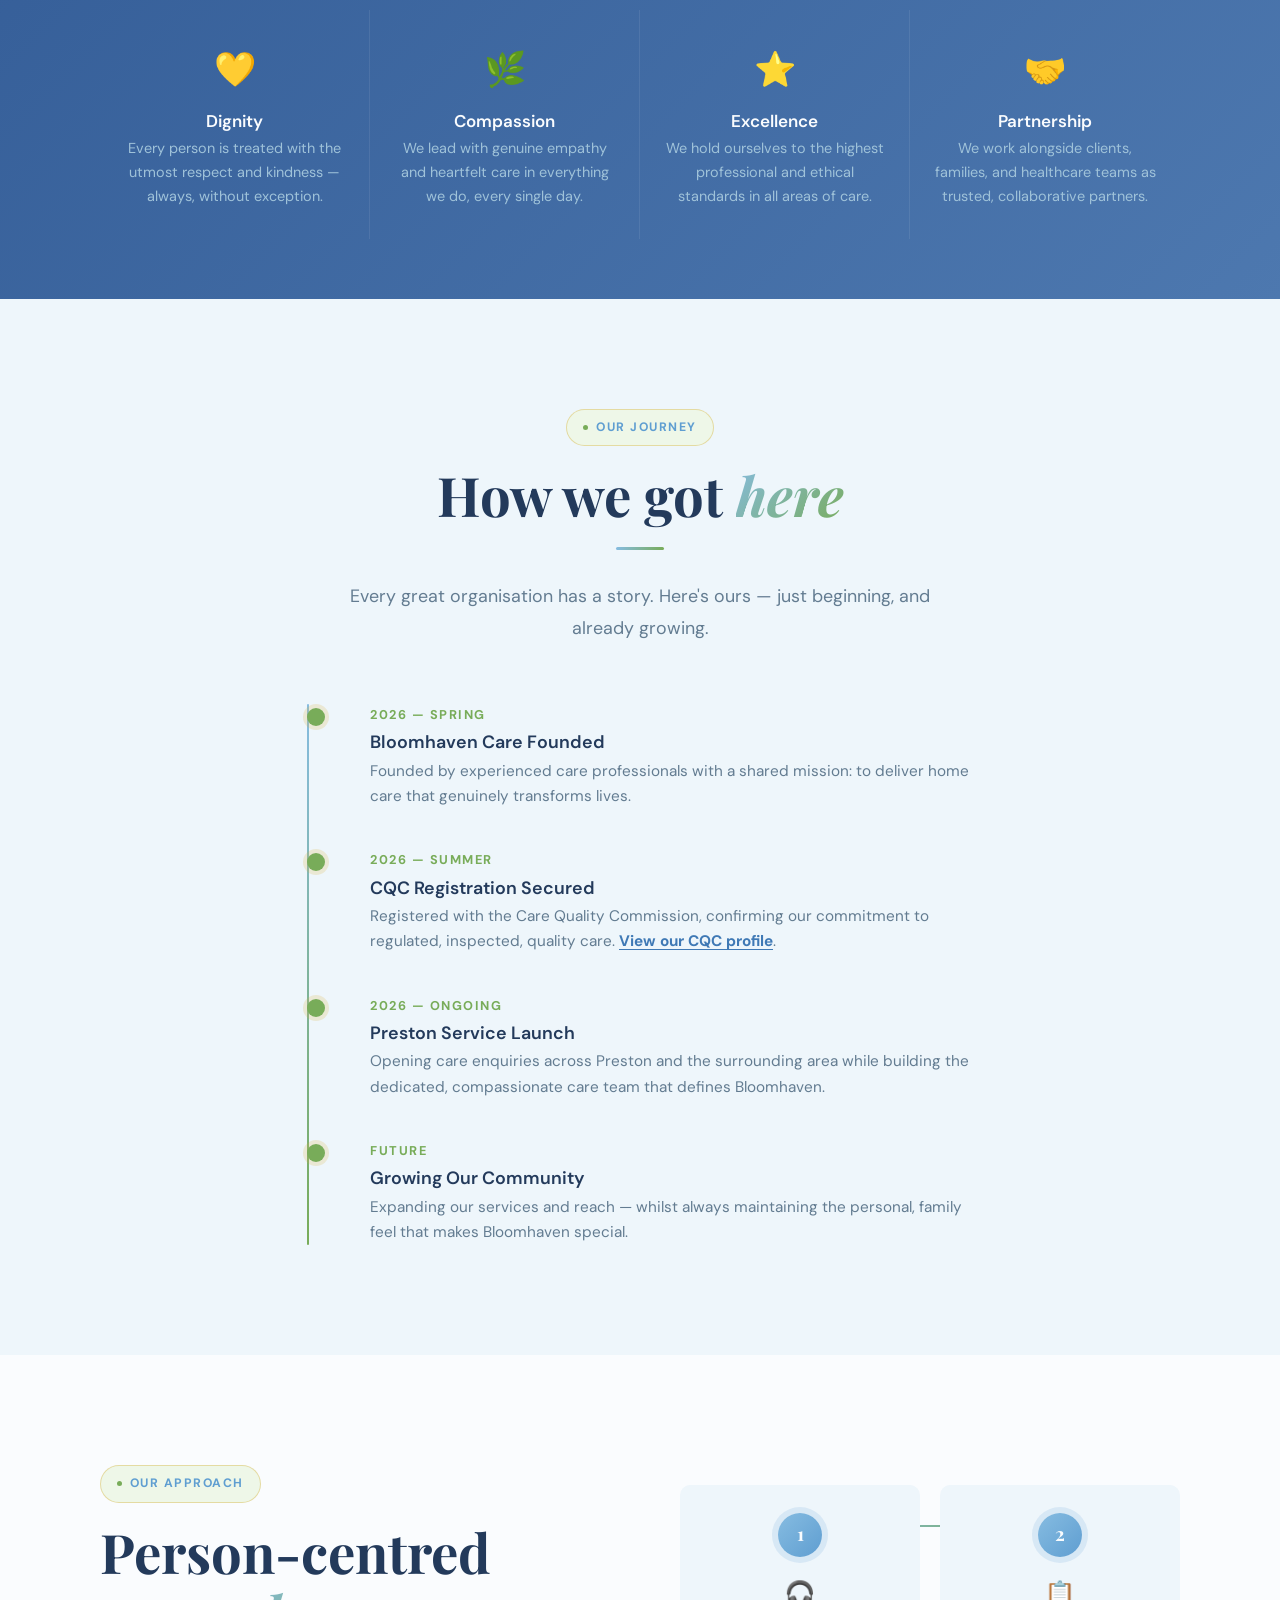
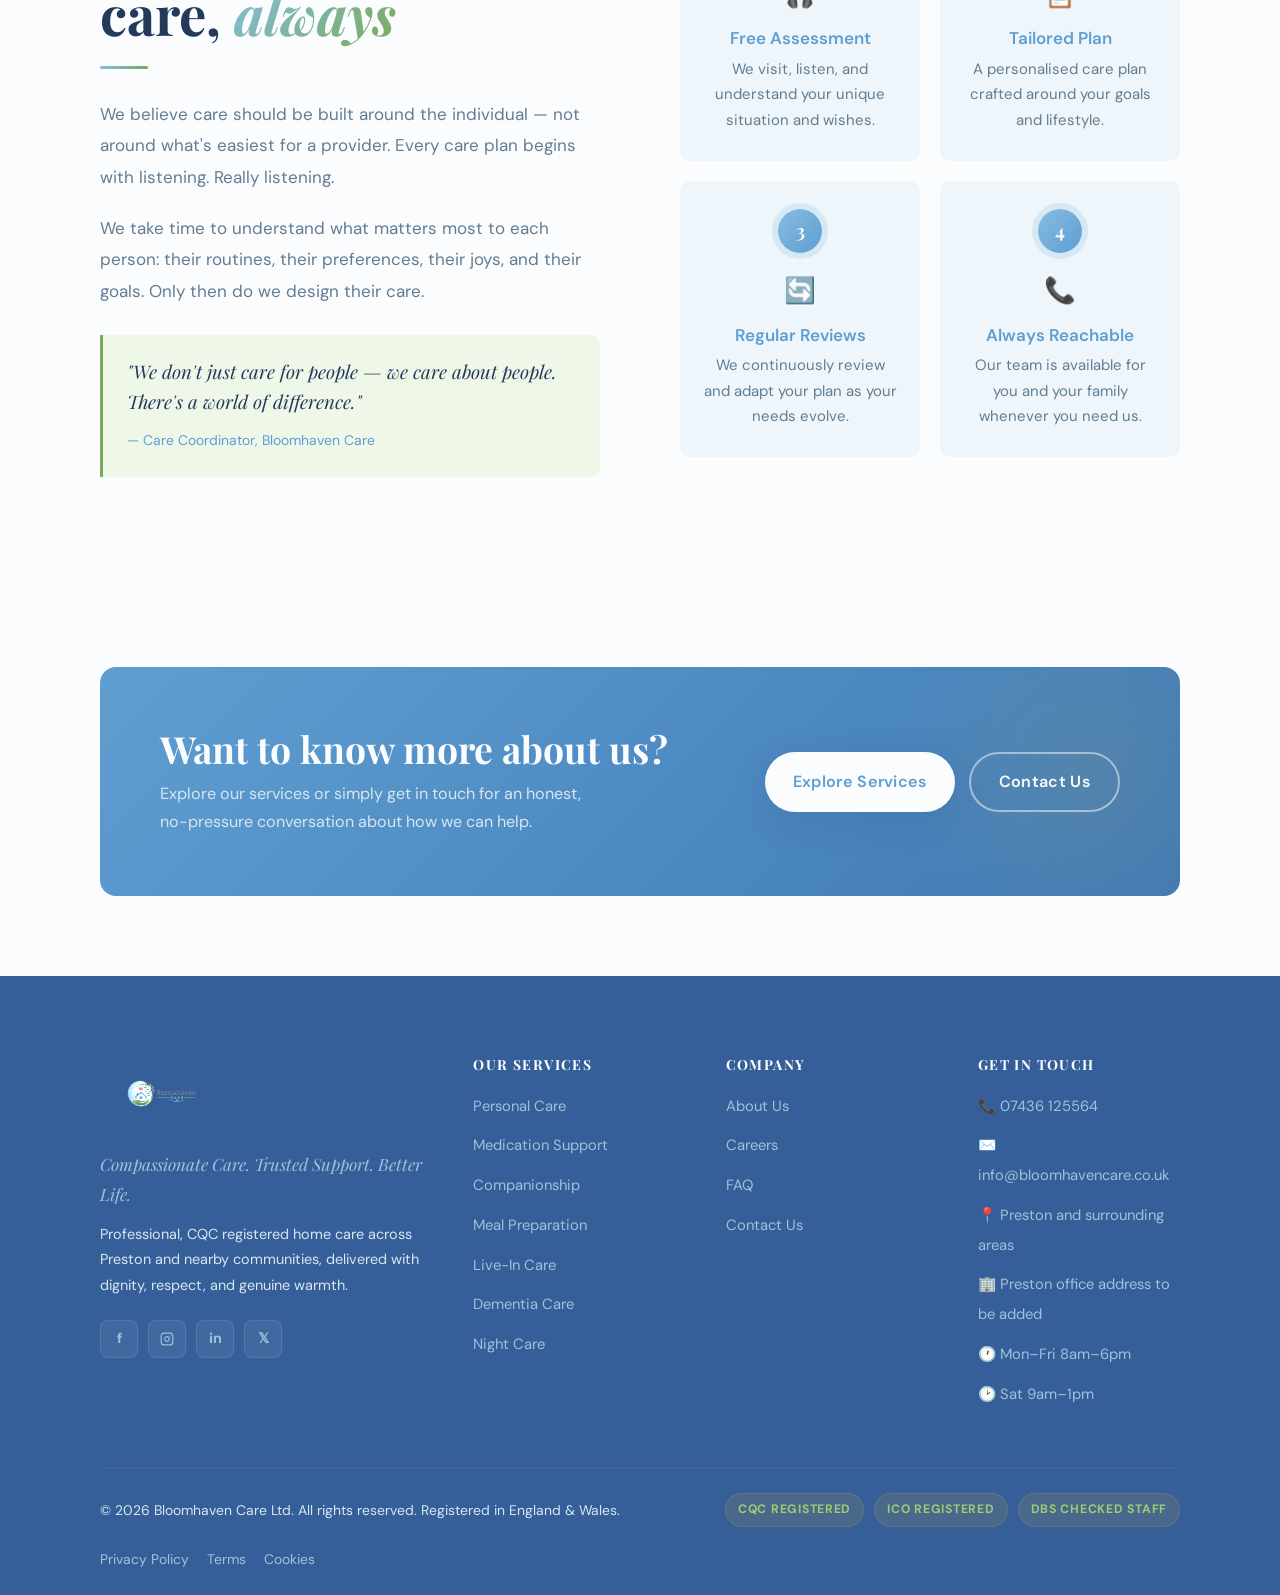
==== commit 21ba4320: "update7" ====
--- a/about.html
+++ b/about.html
@@ -3,8 +3,8 @@
 <head>
   <meta charset="UTF-8">
   <meta name="viewport" content="width=device-width, initial-scale=1.0">
-  <title>About Us | Bloomhaven Care</title>
-  <meta name="description" content="Learn the story behind Bloomhaven Care — our founding mission, values, and person-centred approach to compassionate, CQC-regulated home care.">
+  <title>About Bloomhaven Care | Home Care Preston</title>
+  <meta name="description" content="Learn the story behind Bloomhaven Care, our founding mission, values, and person-centred approach to CQC registered home care in Preston.">
   <link rel="canonical" href="https://www.bloomhavencare.co.uk/about.html">
   <link rel="icon" type="image/png" href="logo_512.png">
   <link rel="apple-touch-icon" href="logo_512.png">
@@ -40,7 +40,7 @@
           <div class="divider"></div>
           <p style="color:var(--moss);line-height:1.85;margin-bottom:20px;">Bloomhaven Care was founded in 2026 by a team of experienced care workers who shared a frustration and a vision. Having worked across the sector for years, they saw how care could be done differently — not built on targets and tick-boxes, but on trust, consistency, and genuine human connection.</p>
           <p style="color:var(--moss);line-height:1.85;margin-bottom:20px;">They set out to build the agency they wished had existed for their own loved ones — one where carers are valued, clients are truly listened to, and quality is never compromised. That is Bloomhaven Care.</p>
-          <p style="color:var(--moss);line-height:1.85;">As a growing team, we are expanding our reach across the region — yet our family feel remains as strong as the day we opened our doors.</p>
+          <p style="color:var(--moss);line-height:1.85;">As a growing team, we are focused on supporting people across Preston and nearby communities — while keeping the family feel that shaped Bloomhaven from the beginning.</p>
           <div style="margin-top:32px;display:flex;gap:14px;flex-wrap:wrap;">
             <a href="services.html" class="btn btn-primary btn-arrow">Explore Services <span class="arrow">→</span></a>
             <a href="contact.html" class="btn btn-outline">Get in Touch</a>
@@ -148,13 +148,13 @@
           <div class="timeline-dot" aria-hidden="true"></div>
           <div class="timeline-year">2026 — Summer</div>
           <h4>CQC Registration Secured</h4>
-          <p>Registered with the Care Quality Commission, confirming our commitment to regulated, inspected, quality care.</p>
+          <p>Registered with the Care Quality Commission, confirming our commitment to regulated, inspected, quality care. <a href="https://www.cqc.org.uk/provider/REPLACE_WITH_CQC_PROVIDER_ID" target="_blank" rel="noopener">View our CQC profile</a>.</p>
         </div>
         <div class="timeline-item" role="listitem">
           <div class="timeline-dot" aria-hidden="true"></div>
           <div class="timeline-year">2026 — Ongoing</div>
-          <h4>First Clients & Carers</h4>
-          <p>We welcomed our first clients and began building the dedicated, compassionate care team that defines Bloomhaven.</p>
+          <h4>Preston Service Launch</h4>
+          <p>Opening care enquiries across Preston and the surrounding area while building the dedicated, compassionate care team that defines Bloomhaven.</p>
         </div>
         <div class="timeline-item" role="listitem">
           <div class="timeline-dot" aria-hidden="true"></div>
--- a/styles.css
+++ b/styles.css
@@ -77,8 +77,8 @@
   --shadow-gold:   0 0 30px rgba(123,175,92,0.26);
 
   /* Layout */
-  --nav-h:         112px;
-  --nav-h-collapsed: 78px;
+  --nav-h:         120px;
+  --nav-h-collapsed: 82px;
   --radius:        16px;
   --radius-sm:     10px;
   --radius-xs:     8px;
@@ -282,6 +282,7 @@
    [LAYOUT]
    ════════════════════════════════════════════════════════ */
 .container {
+  width: 100%;
   max-width: var(--container);
   margin: 0 auto;
   padding: 0 clamp(20px, 5vw, 60px);
@@ -329,7 +330,8 @@
   display: flex;
   align-items: center;
   justify-content: space-between;
-  gap: 28px;
+  gap: 22px;
+  width: 100%;
   max-width: var(--container);
   margin: 0 auto;
   padding: 0 clamp(16px,4vw,50px);
@@ -394,10 +396,10 @@
   align-items: center;
   justify-content: center;
   padding: 0;
-  width: 220px;
-  height: 86px;
+  width: 330px;
+  height: 104px;
   overflow: hidden;
-  background: #fff;
+  background: transparent;
   border-radius: var(--radius-xs);
   flex: 0 0 auto;
   transition: width .4s var(--ease), height .4s var(--ease);
@@ -407,10 +409,11 @@
   width: 100%;
   max-width: none;
   object-fit: contain;
-  transform: scale(1.72);
+  transform: scale(1.94);
+  transform-origin: center;
   transition: transform .4s var(--ease);
 }
-#siteHeader.scrolled .nav-logo-wrap { width: 178px; height: 62px; }
+#siteHeader.scrolled .nav-logo-wrap { width: 252px; height: 74px; }
 #siteHeader.scrolled .nav-logo-wrap img { height: 100%; }
 
 /* Hamburger */
@@ -748,6 +751,7 @@
   border-right: 1px solid rgba(252,251,247,0.15);
   white-space: nowrap;
 }
+a.trust-item:hover { color: var(--gold-light); }
 .trust-item svg { color: var(--gold-light); width: 16px; height: 16px; flex-shrink: 0; }
 
 /* ════════════════════════════════════════════════════════
@@ -912,6 +916,14 @@
 .why-icon { font-size: 1.8rem; margin-bottom: 14px; }
 .why-card h3 { font-size: 1.1rem; font-weight: 600; margin-bottom: 10px; font-family: 'DM Sans', sans-serif; color: var(--forest); }
 .why-card p { font-size: .9rem; color: var(--moss); line-height: 1.7; }
+.why-card a,
+.timeline-item a,
+.faq-a a {
+  color: var(--forest-deep);
+  font-weight: 700;
+  text-decoration: underline;
+  text-underline-offset: 3px;
+}
 
 /* ════════════════════════════════════════════════════════
    [SERVICES] — Filter + grid + modal
@@ -1619,11 +1631,11 @@
 }
 
 .footer-logo-img {
-  height: 58px;
+  height: 78px;
   width: auto;
-  max-width: 230px;
+  max-width: 310px;
   margin-bottom: 16px;
-  background: var(--cream);
+  background: transparent;
   border-radius: var(--radius-xs);
   padding: 6px 10px;
 }
@@ -1689,6 +1701,7 @@
   border-radius: 100px;
   border: 1px solid rgba(212,175,55,0.2);
 }
+a.cert-badge:hover { background: rgba(212,175,55,0.2); color: var(--cream); }
 .footer-bottom-links { display: flex; gap: 18px; }
 .footer-bottom-links a { color: var(--mist); transition: color .2s; }
 .footer-bottom-links a:hover { color: var(--gold-light); }
@@ -1770,6 +1783,11 @@
 /* ════════════════════════════════════════════════════════
    [RESPONSIVE]
    ════════════════════════════════════════════════════════ */
+@media (max-width: 1100px) {
+  .nav-right { display: none; }
+  .hamburger { display: flex; }
+}
+
 @media (max-width: 1024px) {
   .why-grid { grid-template-columns: repeat(2, 1fr); }
   .services-grid { grid-template-columns: repeat(2, 1fr); }
@@ -1799,8 +1817,8 @@
 @media (max-width: 768px) {
   :root {
     --section-gap: 60px;
-    --nav-h: 78px;
-    --nav-h-collapsed: 60px;
+    --nav-h: 84px;
+    --nav-h-collapsed: 64px;
   }
 
   /* ── Prevent horizontal scroll ── */
@@ -1830,12 +1848,12 @@
     padding: 0;
     pointer-events: auto;
     justify-content: flex-start;
-    width: 176px;
-    height: 58px;
+    width: 226px;
+    height: 70px;
     max-width: none;
   }
   .nav-logo-wrap img { height: 100%; max-width: none; }
-  #siteHeader.scrolled .nav-logo-wrap { top: auto; width: 152px; height: 48px; }
+  #siteHeader.scrolled .nav-logo-wrap { top: auto; width: 192px; height: 56px; }
   #siteHeader.scrolled .nav-logo-wrap img { height: 100%; }
 
   /* ── Hero ── */
@@ -1848,14 +1866,31 @@
   .hero-content {
     padding: 48px 0 54px;
     gap: 0;
+    width: 100%;
+    max-width: 100%;
   }
   .hero-text h1 { font-size: clamp(1.9rem, 8vw, 2.8rem); }
+  .hero-text,
   .hero-sub {
+    width: 100%;
     max-width: none;
+  }
+  .hero-sub {
+    overflow-wrap: anywhere;
     margin-bottom: 28px;
   }
-  .hero-actions { flex-direction: column; }
-  .hero-actions .btn { width: 100%; justify-content: center; }
+  .hero-actions {
+    width: 100%;
+    max-width: 100%;
+    flex-direction: column;
+  }
+  .hero-actions .btn {
+    width: 100%;
+    max-width: 100%;
+    justify-content: center;
+    white-space: normal;
+    text-align: center;
+  }
   .hero-assurances {
     grid-template-columns: 1fr;
     gap: 10px;
@@ -1953,7 +1988,7 @@
 @media (max-width: 480px) {
   :root { --section-gap: 50px; }
   .header-inner { padding: 0 16px; }
-  .nav-logo-wrap { width: 160px; height: 52px; max-width: none; }
+  .nav-logo-wrap { width: 198px; height: 60px; max-width: none; }
   .nav-logo-wrap img { height: 100%; max-width: none; }
   .hero-content { padding: 40px 0 48px; }
   .filter-bar { gap: 6px; }
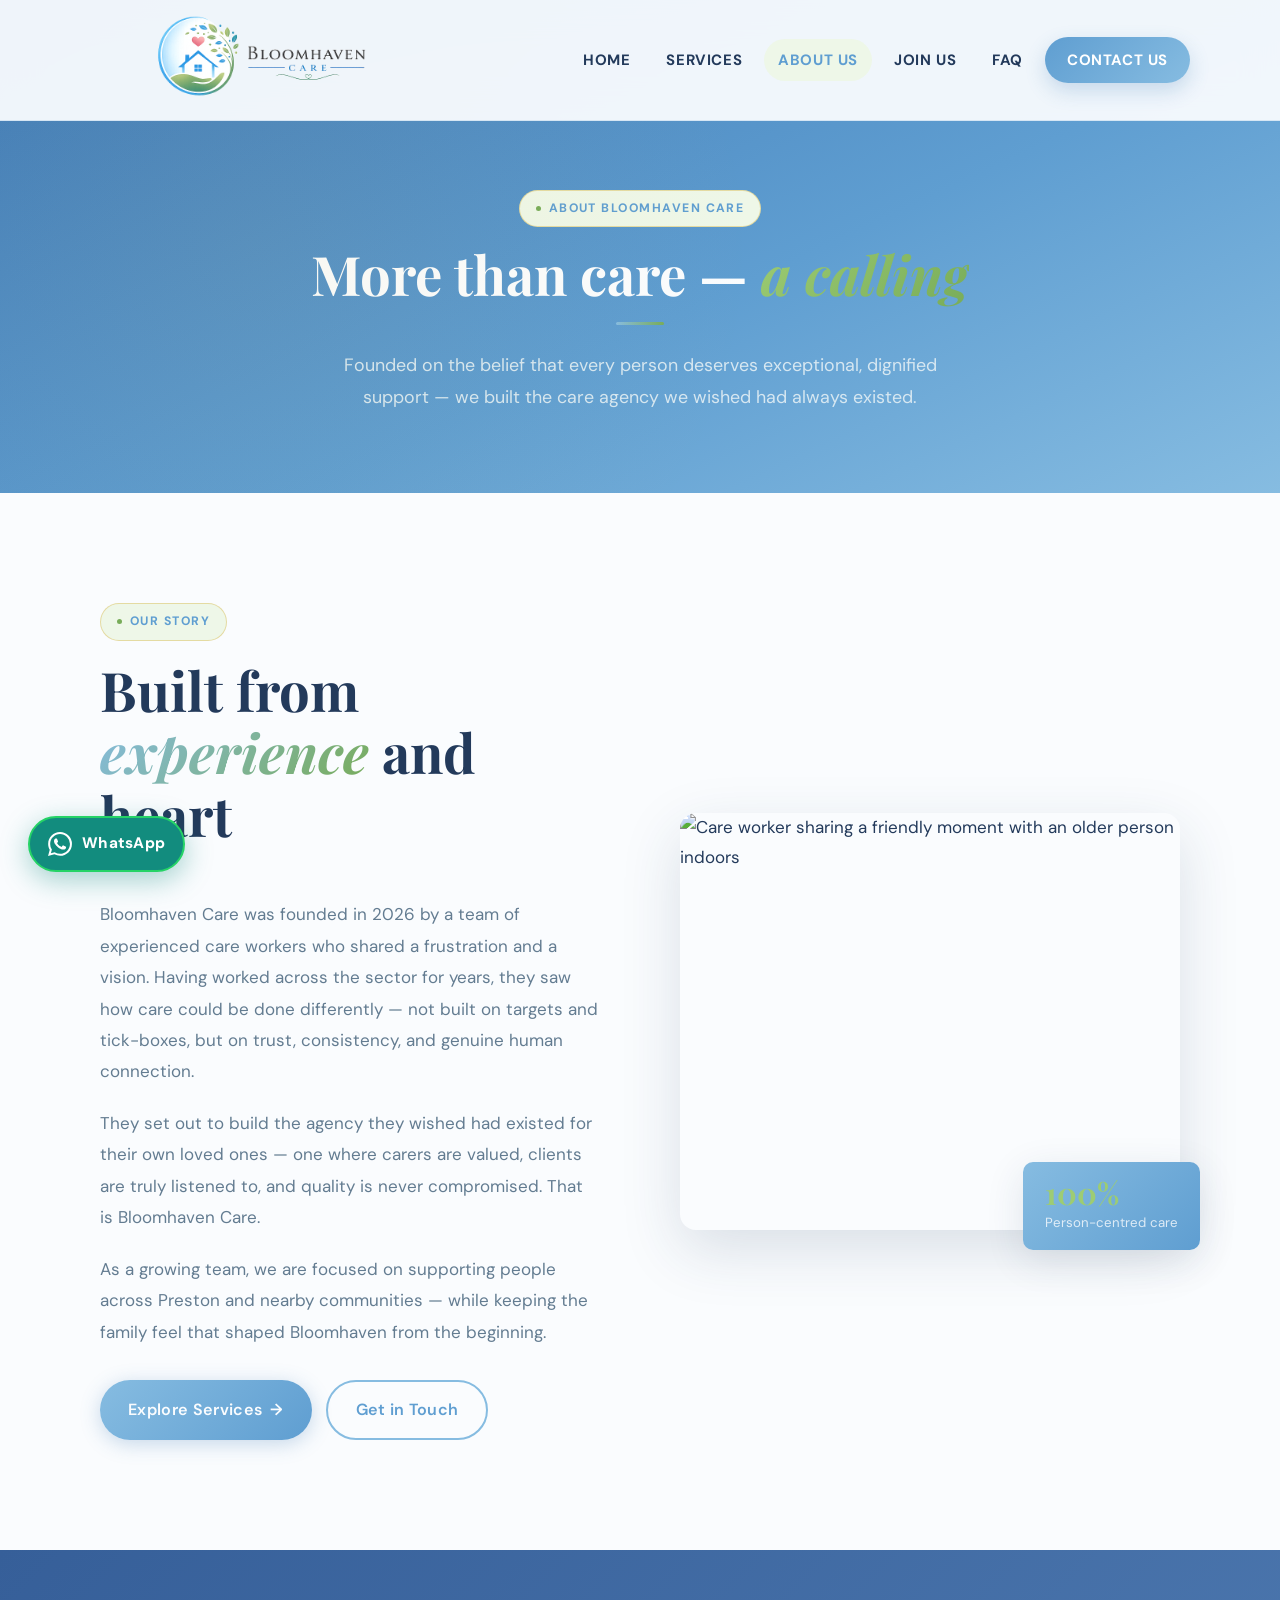
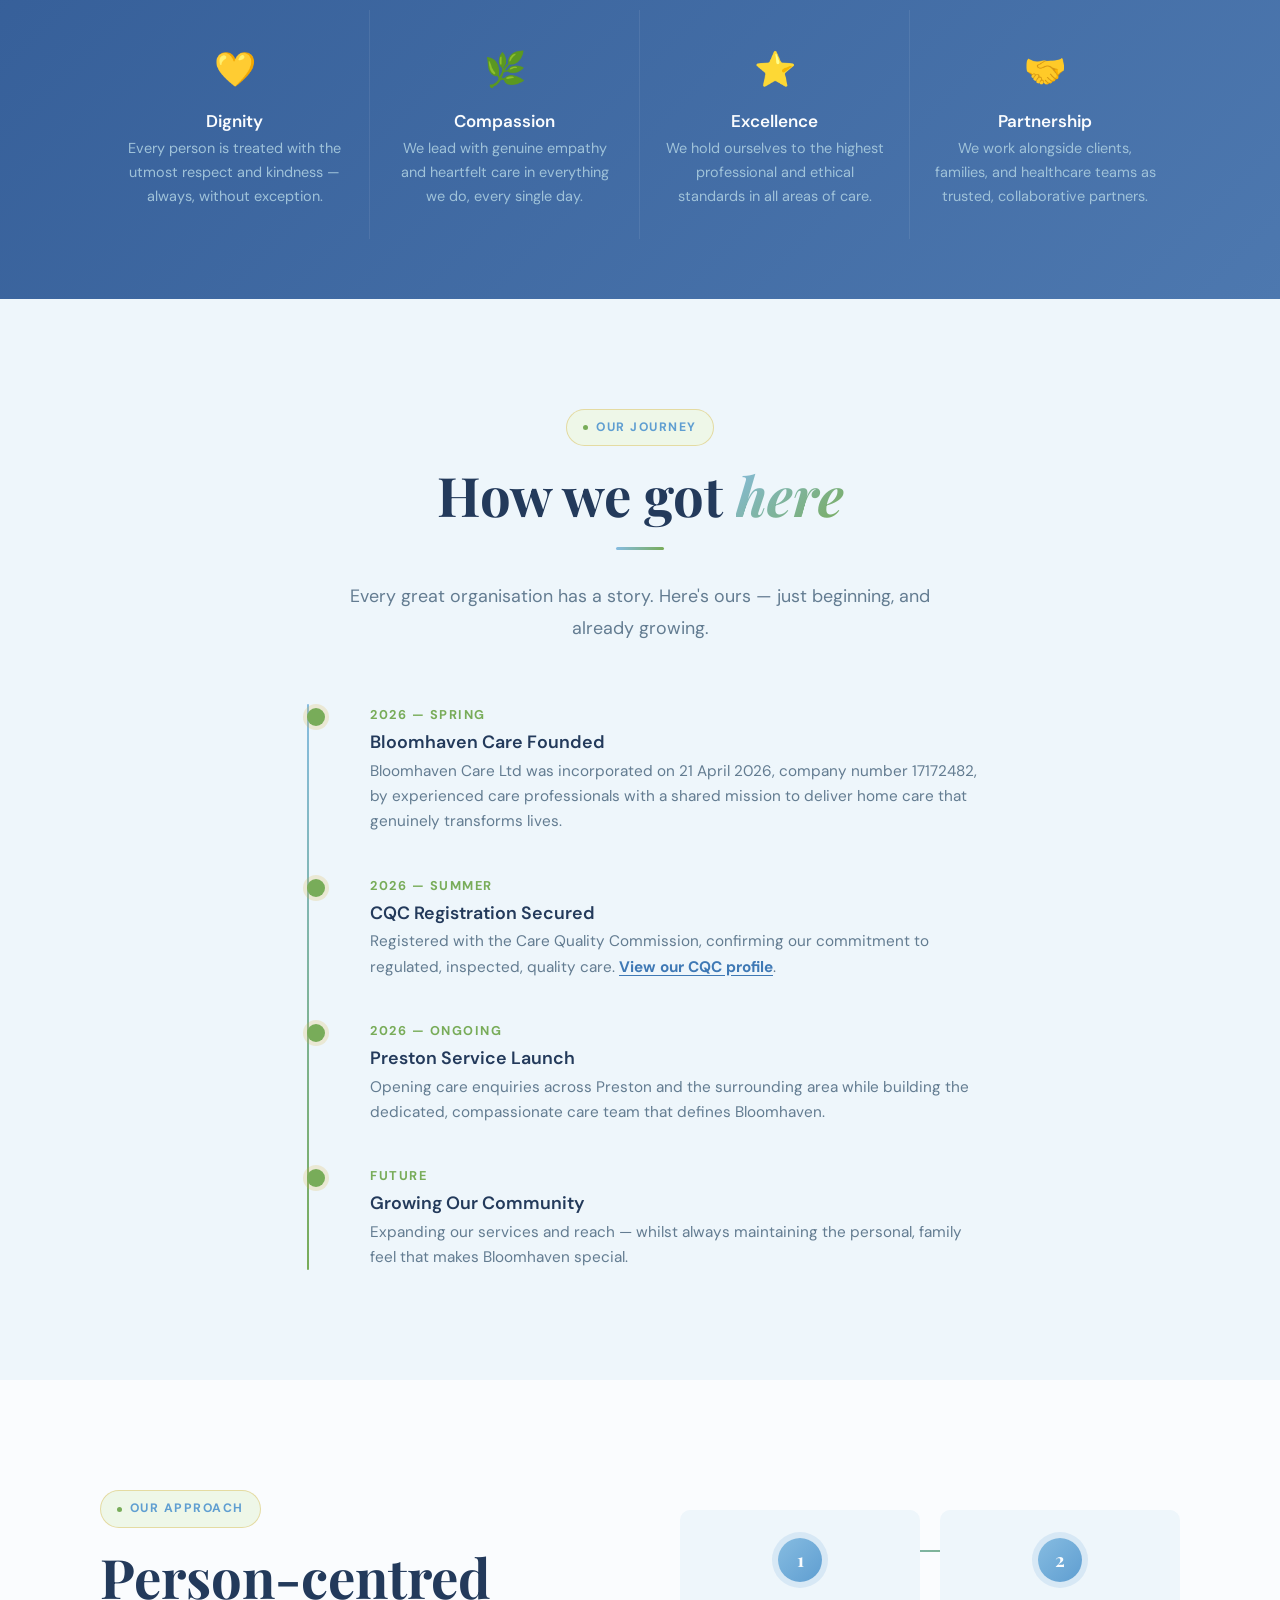
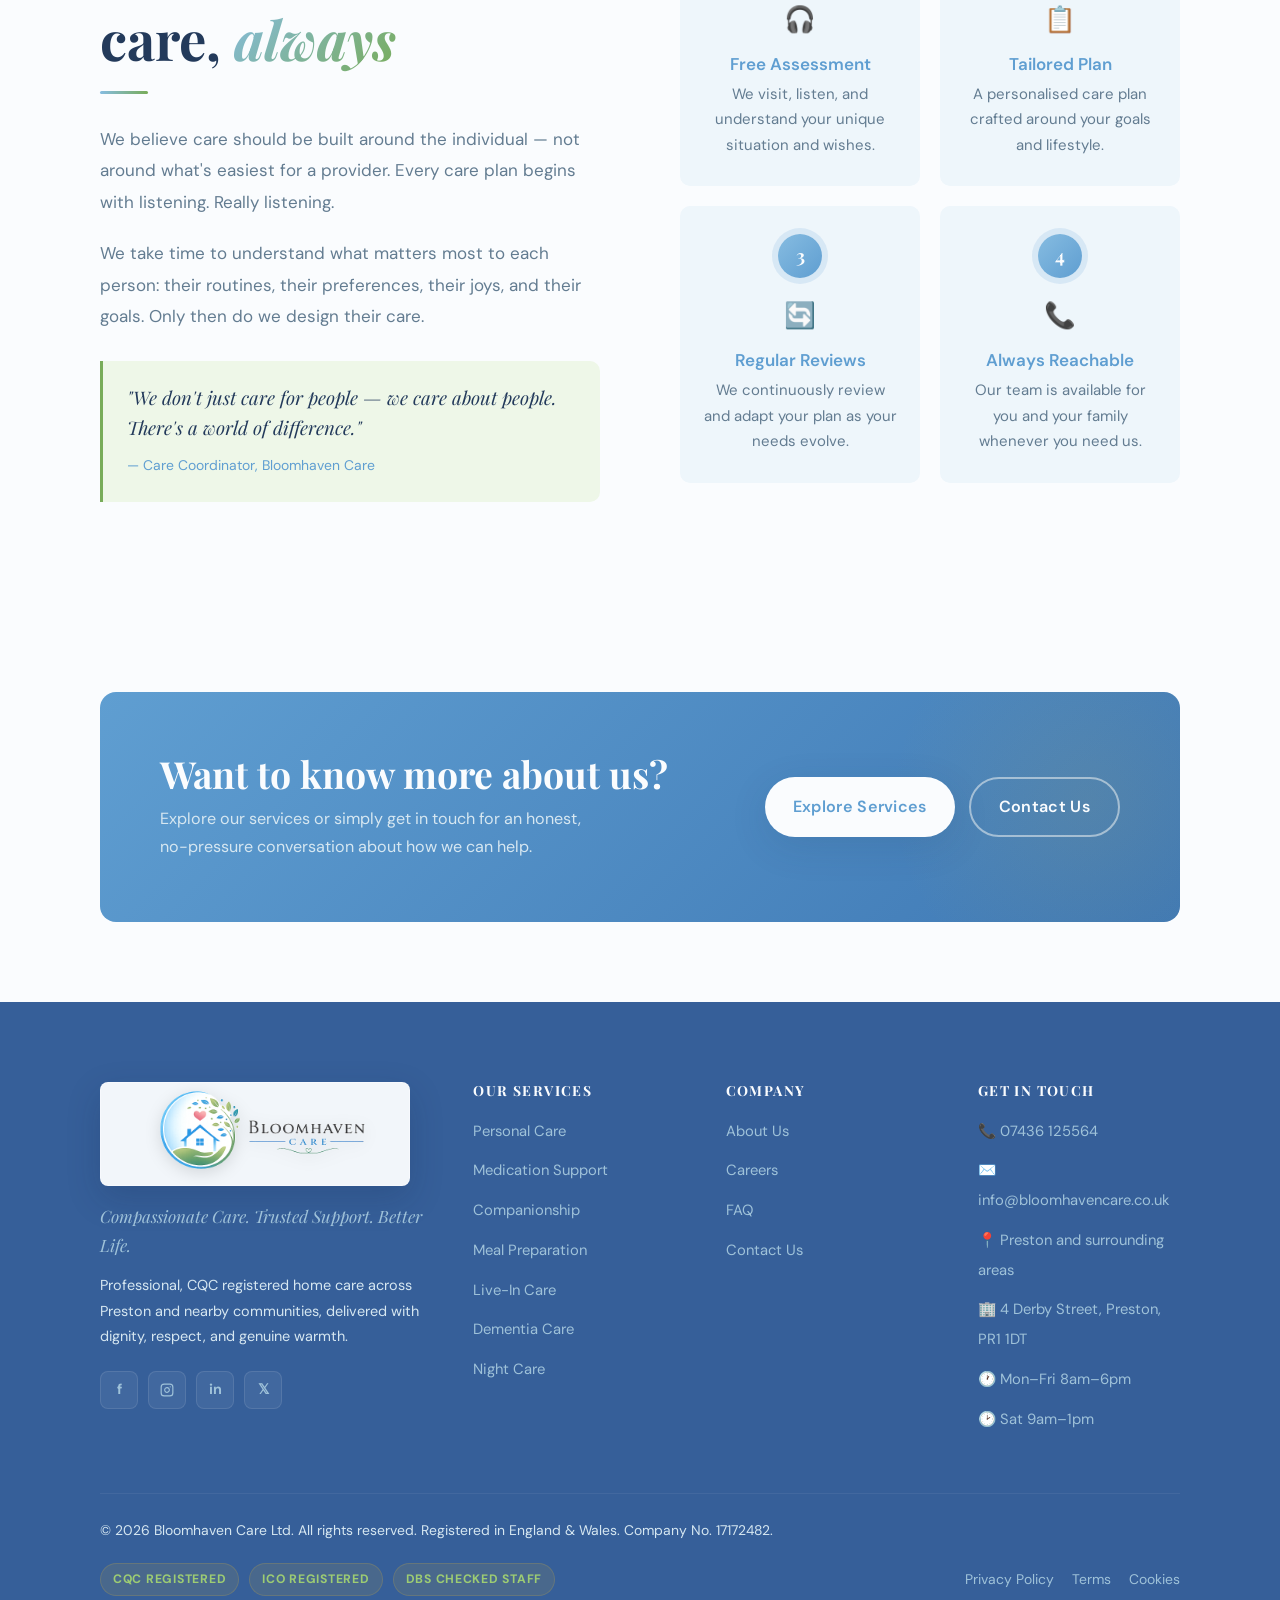
==== commit 7c660759: "update9" ====
--- a/about.html
+++ b/about.html
@@ -4,7 +4,7 @@
   <meta charset="UTF-8">
   <meta name="viewport" content="width=device-width, initial-scale=1.0">
   <title>About Bloomhaven Care | Home Care Preston</title>
-  <meta name="description" content="Learn the story behind Bloomhaven Care, our founding mission, values, and person-centred approach to CQC registered home care in Preston.">
+  <meta name="description" content="Learn the story behind Bloomhaven Care Ltd, company number 17172482, and our person-centred approach to CQC registered home care in Preston.">
   <link rel="canonical" href="https://www.bloomhavencare.co.uk/about.html">
   <link rel="icon" type="image/png" href="logo_512.png">
   <link rel="apple-touch-icon" href="logo_512.png">
@@ -49,7 +49,7 @@
 
         <!-- SVG Illustration -->
         <div class="what-art care-photo-card reveal">
-          <img src="https://images.unsplash.com/photo-1773227055656-ec329ce9adac?w=1200&auto=format&fit=crop&q=70" alt="Care worker spending time with an older person" loading="lazy">
+          <img src="https://images.unsplash.com/photo-1765896387377-e293914d1e69?auto=format&fit=crop&fm=jpg&ixid=M3wxMjA3fDB8MHxzZWFyY2h8MjB8fGhvbWUlMjBoZWFsdGglMjBjYXJlfGVufDB8fDB8fHww&ixlib=rb-4.1.0&q=72&w=1200" alt="Care worker sharing a friendly moment with an older person indoors" loading="lazy">
           <svg viewBox="0 0 480 400" xmlns="http://www.w3.org/2000/svg" role="img" aria-label="Illustration of our founding story">
             <defs>
               <linearGradient id="storyBg" x1="0" y1="0" x2="1" y2="1">
@@ -142,7 +142,7 @@
           <div class="timeline-dot" aria-hidden="true"></div>
           <div class="timeline-year">2026 — Spring</div>
           <h4>Bloomhaven Care Founded</h4>
-          <p>Founded by experienced care professionals with a shared mission: to deliver home care that genuinely transforms lives.</p>
+          <p>Bloomhaven Care Ltd was incorporated on 21 April 2026, company number 17172482, by experienced care professionals with a shared mission to deliver home care that genuinely transforms lives.</p>
         </div>
         <div class="timeline-item" role="listitem">
           <div class="timeline-dot" aria-hidden="true"></div>
--- a/styles.css
+++ b/styles.css
@@ -274,6 +274,29 @@
   transform: translateY(-2px);
 }
 
+.btn-whatsapp {
+  background: #128C7E;
+  color: #fff !important;
+  border: 2px solid #25D366;
+  box-shadow: 0 10px 30px rgba(18,140,126,0.26);
+}
+.btn-whatsapp::before {
+  content: '';
+  width: 12px;
+  height: 12px;
+  background: #25D366;
+  border-radius: 50%;
+  box-shadow: 0 0 0 4px rgba(37,211,102,0.18);
+  flex-shrink: 0;
+}
+.btn-whatsapp:hover {
+  background: #0E766C;
+  color: #fff !important;
+  border-color: #36E37B;
+  transform: translateY(-2px);
+  box-shadow: 0 14px 34px rgba(18,140,126,0.34);
+}
+
 .btn-arrow::after { content: none; }
 .btn-arrow .arrow { transition: transform .3s; }
 .btn-arrow:hover .arrow { transform: translateX(4px); }
@@ -1438,10 +1461,15 @@
 .contact-card a { color: var(--forest-mid); font-weight: 600; transition: color .2s; }
 .contact-card a:hover { color: var(--gold); }
 
-.map-placeholder {
+.map-placeholder,
+.map-embed {
   background: var(--cream-dark);
   border-radius: var(--radius-sm);
-  height: 180px;
+  height: 220px;
+  overflow: hidden;
+  border: 1px solid rgba(95,158,209,0.18);
+}
+.map-placeholder {
   display: flex;
   flex-direction: column;
   align-items: center;
@@ -1451,9 +1479,14 @@
   font-size: .88rem;
   text-align: center;
   padding: 20px;
-  border: 1.5px dashed var(--fog);
+  border-style: dashed;
 }
 .map-placeholder .map-pin { font-size: 2rem; }
+.map-embed iframe {
+  width: 100%;
+  height: 100%;
+  border: 0;
+}
 
 .contact-form-wrap {
   background: var(--cream);
@@ -1556,17 +1589,30 @@
 .whatsapp-btn {
   position: fixed;
   bottom: 28px; left: 28px;
-  width: 56px; height: 56px;
-  background: #25D366;
-  border-radius: 50%;
+  min-width: 56px;
+  height: 56px;
+  background: #128C7E;
+  border: 2px solid #25D366;
+  border-radius: 100px;
   display: flex; align-items: center; justify-content: center;
-  color: white;
-  box-shadow: 0 4px 20px rgba(37,211,102,0.4);
+  gap: 10px;
+  color: #fff;
+  padding: 0 18px;
+  box-shadow: 0 8px 28px rgba(18,140,126,0.38);
   z-index: 500;
   transition: all .3s var(--ease);
   font-size: 1.5rem;
-}
-.whatsapp-btn:hover { transform: scale(1.1) translateY(-2px); box-shadow: 0 8px 30px rgba(37,211,102,0.5); }
+  font-weight: 800;
+  letter-spacing: .01em;
+}
+.whatsapp-btn svg { width: 24px; height: 24px; flex-shrink: 0; }
+.whatsapp-label { font-size: .9rem; line-height: 1; }
+.whatsapp-btn:hover { transform: translateY(-2px); box-shadow: 0 12px 34px rgba(18,140,126,0.48); background: #0E766C; }
+.footer-in-view .whatsapp-btn {
+  opacity: 0;
+  pointer-events: none;
+  transform: translateY(16px);
+}
 
 /* Floating call button (mobile) */
 .float-call {
@@ -1630,14 +1676,27 @@
   padding-bottom: 60px;
 }
 
+.footer-logo-wrap {
+  width: 310px;
+  height: 104px;
+  margin-bottom: 16px;
+  overflow: hidden;
+  display: flex;
+  align-items: center;
+  justify-content: flex-start;
+  background: rgba(250,252,254,0.96);
+  border: 1px solid rgba(255,255,255,0.38);
+  border-radius: var(--radius-xs);
+  box-shadow: 0 12px 34px rgba(18,35,66,0.18);
+}
 .footer-logo-img {
-  height: 78px;
-  width: auto;
-  max-width: 310px;
-  margin-bottom: 16px;
-  background: transparent;
-  border-radius: var(--radius-xs);
-  padding: 6px 10px;
+  width: 100%;
+  height: 100%;
+  max-width: none;
+  object-fit: contain;
+  transform: scale(1.95);
+  transform-origin: center;
+  filter: drop-shadow(0 2px 4px rgba(0,0,0,0.12));
 }
 .footer-tagline {
   font-family: 'Playfair Display', serif;
@@ -1848,12 +1907,12 @@
     padding: 0;
     pointer-events: auto;
     justify-content: flex-start;
-    width: 226px;
-    height: 70px;
+    width: 246px;
+    height: 74px;
     max-width: none;
   }
-  .nav-logo-wrap img { height: 100%; max-width: none; }
-  #siteHeader.scrolled .nav-logo-wrap { top: auto; width: 192px; height: 56px; }
+  .nav-logo-wrap img { height: 100%; max-width: none; transform: scale(2.05); }
+  #siteHeader.scrolled .nav-logo-wrap { top: auto; width: 214px; height: 62px; }
   #siteHeader.scrolled .nav-logo-wrap img { height: 100%; }
 
   /* ── Hero ── */
@@ -1909,6 +1968,7 @@
   .gallery-grid { grid-template-columns: 1fr; }
   .gallery-item:nth-child(4) { grid-column: span 1; aspect-ratio: 4/3; }
   .footer-grid { grid-template-columns: 1fr; }
+  .footer-logo-wrap { margin-left: auto; margin-right: auto; }
   .values-inner { grid-template-columns: 1fr 1fr; }
   .who-cards { grid-template-columns: 1fr; }
   .steps-grid { grid-template-columns: 1fr; }
@@ -1953,9 +2013,13 @@
   .whatsapp-btn {
     left: 14px;
     bottom: 14px;
+    min-width: 52px;
     width: 52px;
     height: 52px;
-  }
+    padding: 0;
+    border-radius: 50%;
+  }
+  .whatsapp-label { display: none; }
   body.home-page .float-call,
   body.home-page .whatsapp-btn {
     display: none;
@@ -1988,7 +2052,7 @@
 @media (max-width: 480px) {
   :root { --section-gap: 50px; }
   .header-inner { padding: 0 16px; }
-  .nav-logo-wrap { width: 198px; height: 60px; max-width: none; }
+  .nav-logo-wrap { width: 236px; height: 72px; max-width: none; }
   .nav-logo-wrap img { height: 100%; max-width: none; }
   .hero-content { padding: 40px 0 48px; }
   .filter-bar { gap: 6px; }
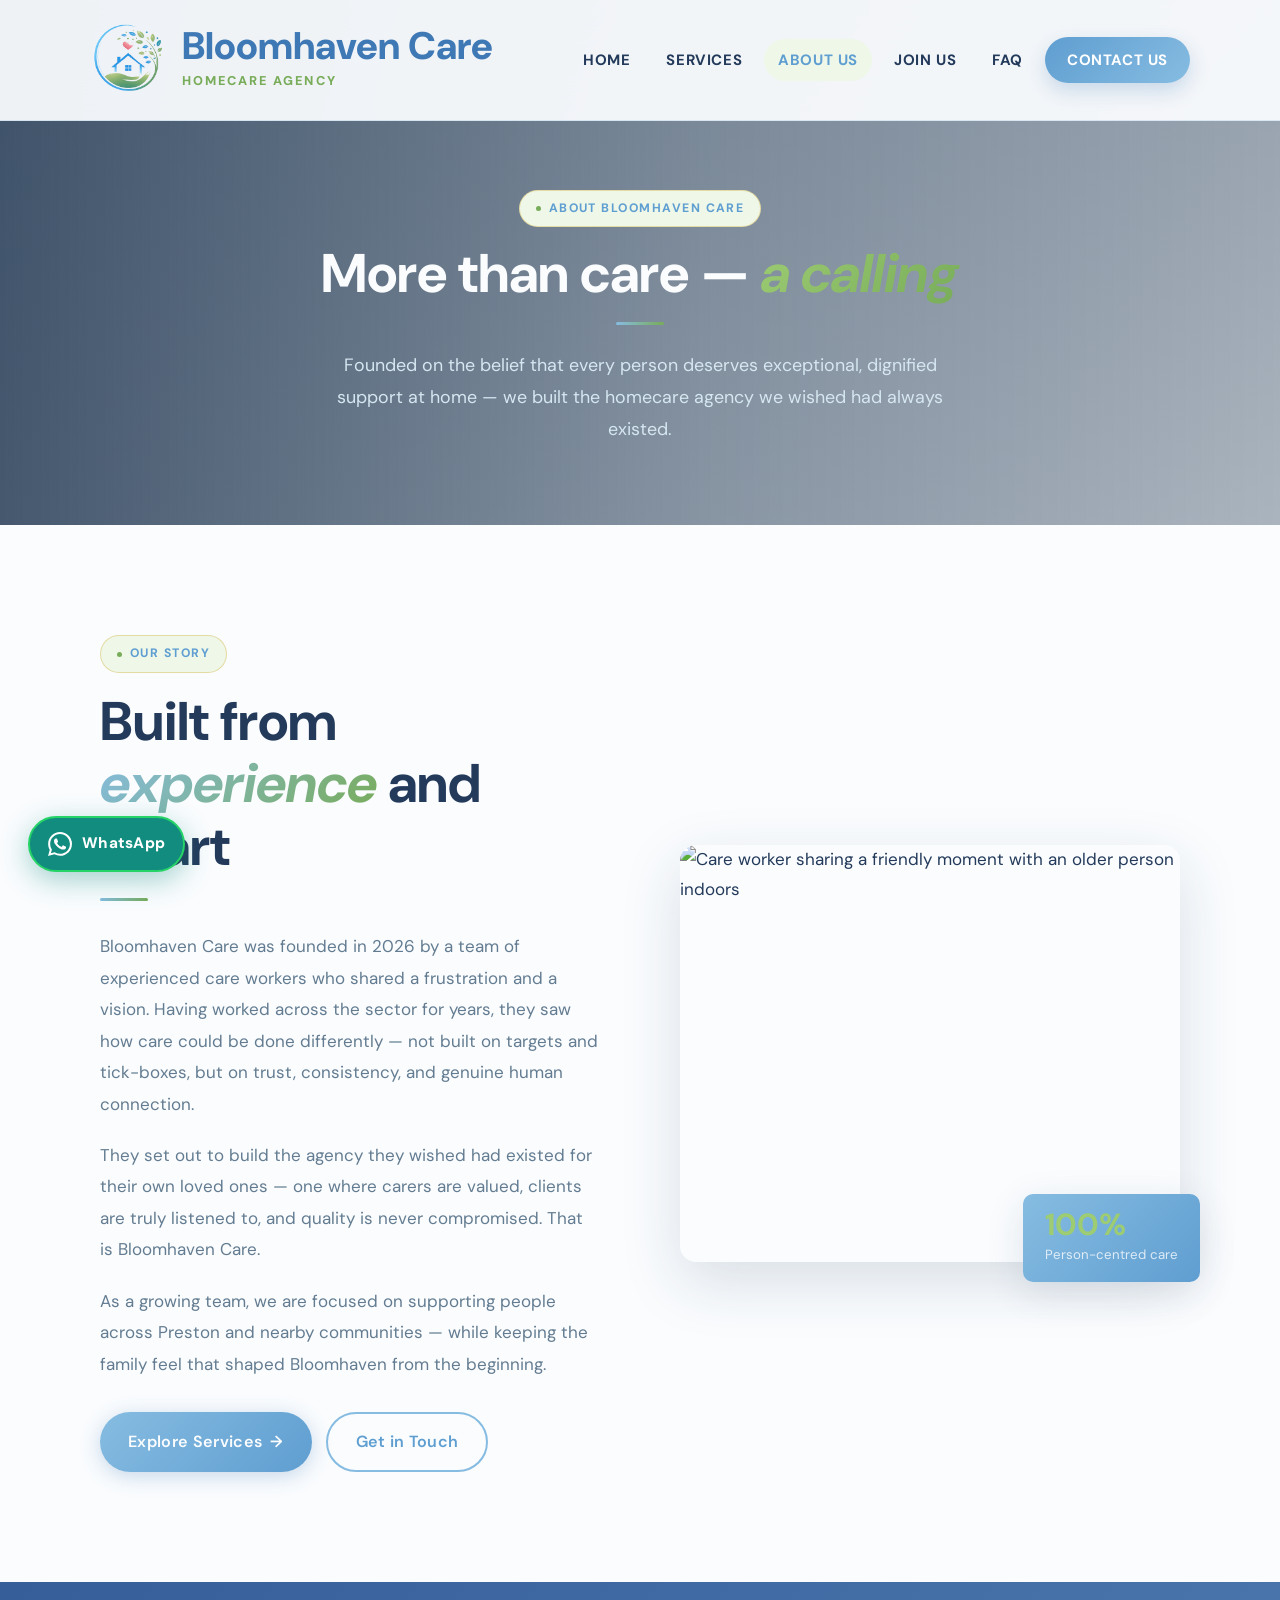
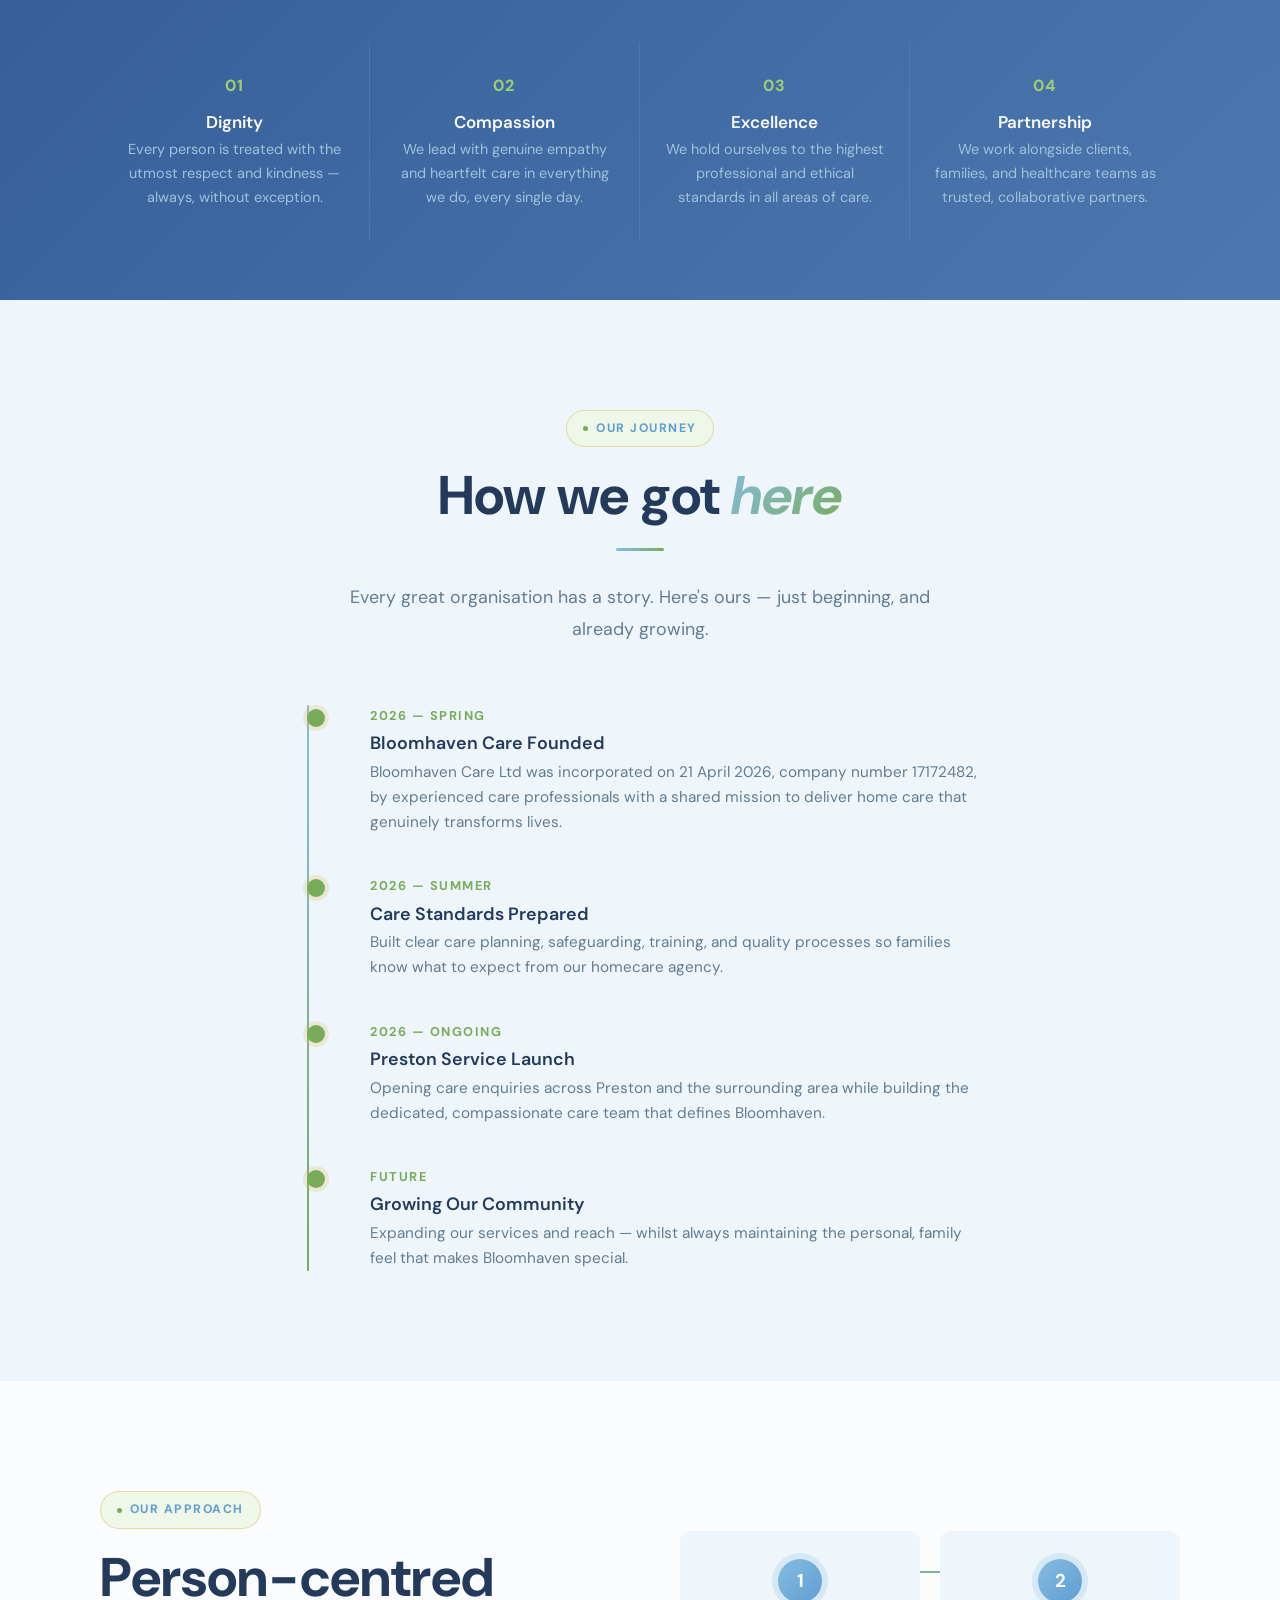
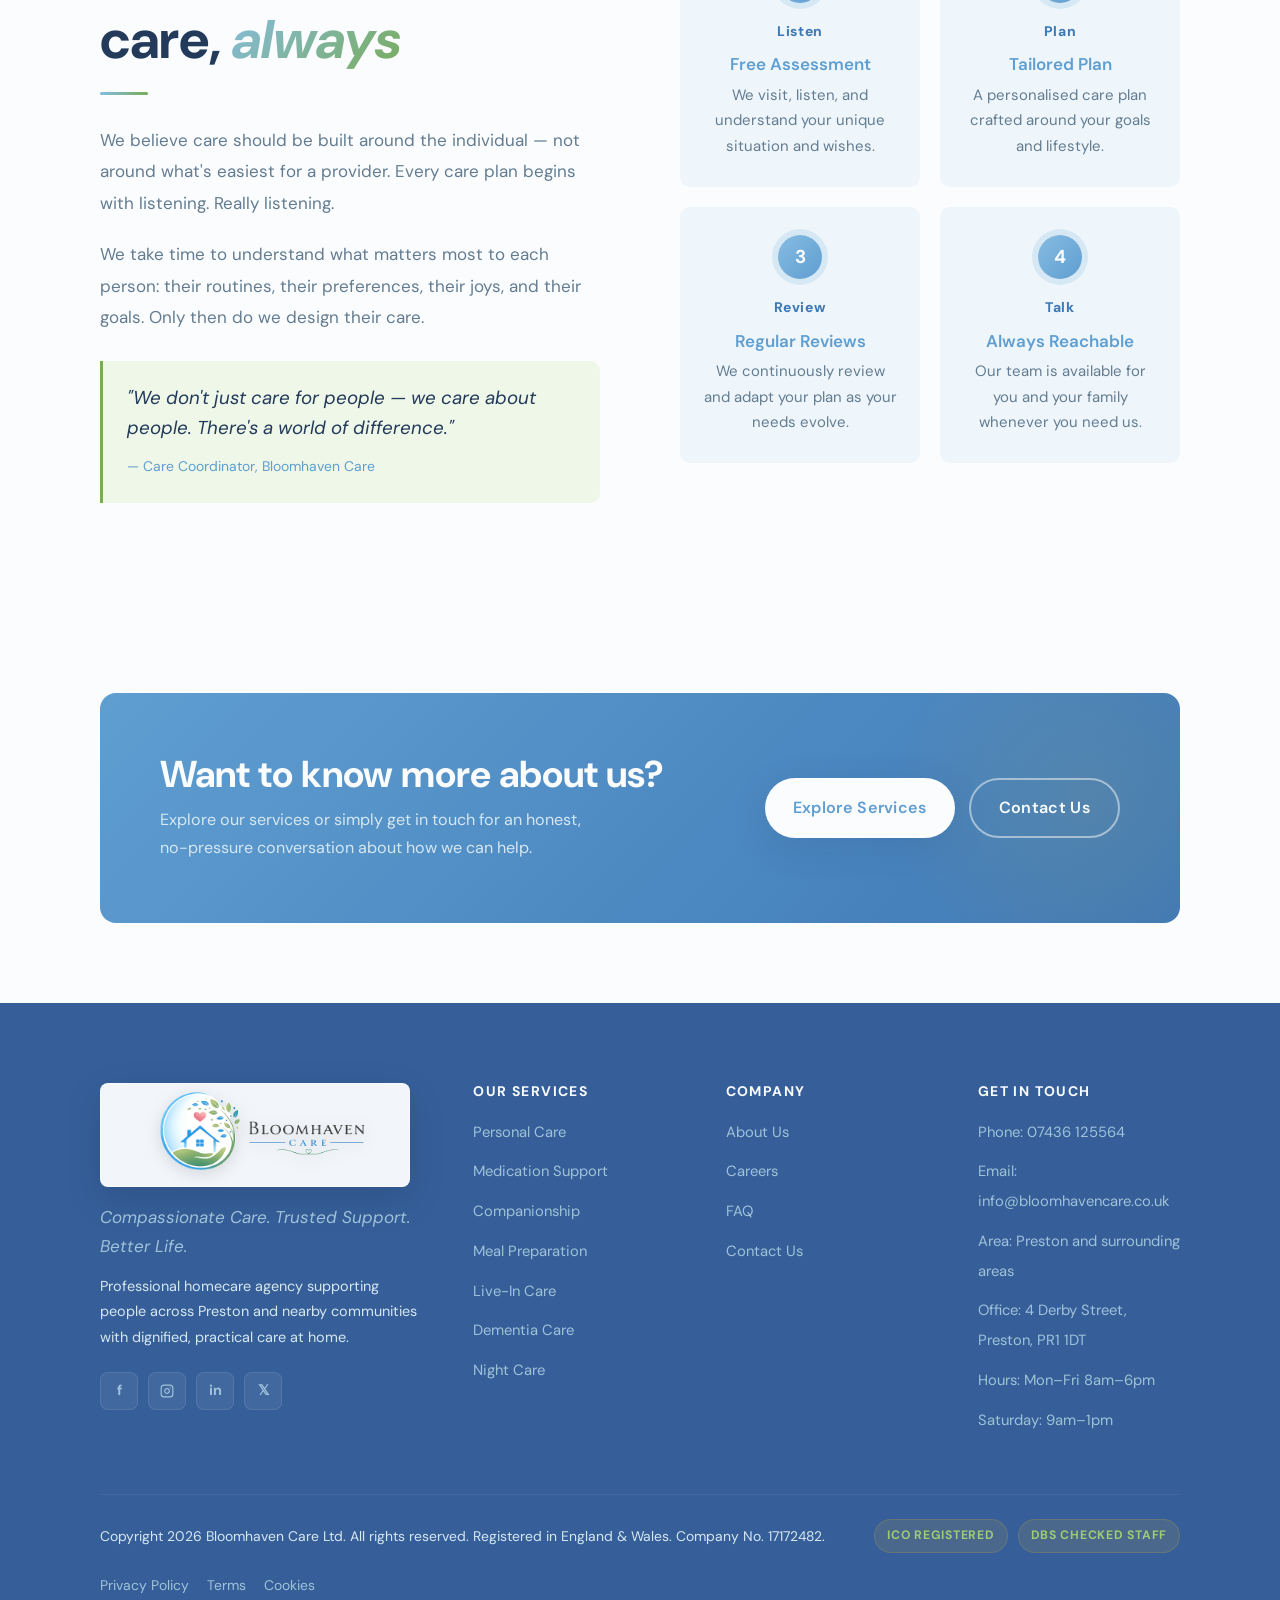
==== commit 4443fd0a: "update" ====
--- a/about.html
+++ b/about.html
@@ -4,13 +4,13 @@
   <meta charset="UTF-8">
   <meta name="viewport" content="width=device-width, initial-scale=1.0">
   <title>About Bloomhaven Care | Home Care Preston</title>
-  <meta name="description" content="Learn the story behind Bloomhaven Care Ltd, company number 17172482, and our person-centred approach to CQC registered home care in Preston.">
+  <meta name="description" content="Learn the story behind Bloomhaven Care Ltd, company number 17172482, and our person-centred approach as a professional homecare agency in Preston.">
   <link rel="canonical" href="https://www.bloomhavencare.co.uk/about.html">
   <link rel="icon" type="image/png" href="logo_512.png">
   <link rel="apple-touch-icon" href="logo_512.png">
   <link rel="preconnect" href="https://fonts.googleapis.com">
   <link rel="preconnect" href="https://fonts.gstatic.com" crossorigin>
-  <link href="https://fonts.googleapis.com/css2?family=Playfair+Display:ital,wght@0,400;0,600;0,700;1,400;1,600&family=DM+Sans:opsz,wght@9..40,300;9..40,400;9..40,500;9..40,600&display=swap" rel="stylesheet">
+  <link href="https://fonts.googleapis.com/css2?family=DM+Sans:opsz,wght@9..40,300;9..40,400;9..40,500;9..40,600;9..40,700;9..40,800&display=swap" rel="stylesheet">
   <link rel="stylesheet" href="styles.css">
 </head>
 <body>
@@ -23,7 +23,7 @@
     <div class="badge">About Bloomhaven Care</div>
     <h1 class="section-title">More than care — <em>a calling</em></h1>
     <div class="divider center"></div>
-    <p class="section-sub">Founded on the belief that every person deserves exceptional, dignified support — we built the care agency we wished had always existed.</p>
+    <p class="section-sub">Founded on the belief that every person deserves exceptional, dignified support at home — we built the homecare agency we wished had always existed.</p>
   </div>
 </header>
 
@@ -105,22 +105,22 @@
     <div class="container">
       <div class="values-inner">
         <div class="value-item reveal">
-          <div class="value-icon" aria-hidden="true">💛</div>
+          <div class="value-icon" aria-hidden="true">01</div>
           <h4>Dignity</h4>
           <p>Every person is treated with the utmost respect and kindness — always, without exception.</p>
         </div>
         <div class="value-item reveal">
-          <div class="value-icon" aria-hidden="true">🌿</div>
+          <div class="value-icon" aria-hidden="true">02</div>
           <h4>Compassion</h4>
           <p>We lead with genuine empathy and heartfelt care in everything we do, every single day.</p>
         </div>
         <div class="value-item reveal">
-          <div class="value-icon" aria-hidden="true">⭐</div>
+          <div class="value-icon" aria-hidden="true">03</div>
           <h4>Excellence</h4>
           <p>We hold ourselves to the highest professional and ethical standards in all areas of care.</p>
         </div>
         <div class="value-item reveal">
-          <div class="value-icon" aria-hidden="true">🤝</div>
+          <div class="value-icon" aria-hidden="true">04</div>
           <h4>Partnership</h4>
           <p>We work alongside clients, families, and healthcare teams as trusted, collaborative partners.</p>
         </div>
@@ -144,11 +144,19 @@
           <h4>Bloomhaven Care Founded</h4>
           <p>Bloomhaven Care Ltd was incorporated on 21 April 2026, company number 17172482, by experienced care professionals with a shared mission to deliver home care that genuinely transforms lives.</p>
         </div>
+        <!-- CQC timeline item paused for later:
         <div class="timeline-item" role="listitem">
           <div class="timeline-dot" aria-hidden="true"></div>
           <div class="timeline-year">2026 — Summer</div>
           <h4>CQC Registration Secured</h4>
           <p>Registered with the Care Quality Commission, confirming our commitment to regulated, inspected, quality care. <a href="https://www.cqc.org.uk/provider/REPLACE_WITH_CQC_PROVIDER_ID" target="_blank" rel="noopener">View our CQC profile</a>.</p>
+        </div>
+        -->
+        <div class="timeline-item" role="listitem">
+          <div class="timeline-dot" aria-hidden="true"></div>
+          <div class="timeline-year">2026 — Summer</div>
+          <h4>Care Standards Prepared</h4>
+          <p>Built clear care planning, safeguarding, training, and quality processes so families know what to expect from our homecare agency.</p>
         </div>
         <div class="timeline-item" role="listitem">
           <div class="timeline-dot" aria-hidden="true"></div>
@@ -184,25 +192,25 @@
         <div class="steps-grid reveal" style="grid-template-columns:1fr 1fr;gap:20px;margin-top:0;">
           <div class="step-card reveal" style="background:var(--cream-dark);border-radius:var(--radius-sm);padding:28px 22px;">
             <div class="step-num" style="width:44px;height:44px;font-size:1.1rem;">1</div>
-            <div class="step-icon" aria-hidden="true">🎧</div>
+            <div class="step-icon" aria-hidden="true">Listen</div>
             <h3>Free Assessment</h3>
             <p>We visit, listen, and understand your unique situation and wishes.</p>
           </div>
           <div class="step-card reveal" style="background:var(--cream-dark);border-radius:var(--radius-sm);padding:28px 22px;">
             <div class="step-num" style="width:44px;height:44px;font-size:1.1rem;">2</div>
-            <div class="step-icon" aria-hidden="true">📋</div>
+            <div class="step-icon" aria-hidden="true">Plan</div>
             <h3>Tailored Plan</h3>
             <p>A personalised care plan crafted around your goals and lifestyle.</p>
           </div>
           <div class="step-card reveal" style="background:var(--cream-dark);border-radius:var(--radius-sm);padding:28px 22px;">
             <div class="step-num" style="width:44px;height:44px;font-size:1.1rem;">3</div>
-            <div class="step-icon" aria-hidden="true">🔄</div>
+            <div class="step-icon" aria-hidden="true">Review</div>
             <h3>Regular Reviews</h3>
             <p>We continuously review and adapt your plan as your needs evolve.</p>
           </div>
           <div class="step-card reveal" style="background:var(--cream-dark);border-radius:var(--radius-sm);padding:28px 22px;">
             <div class="step-num" style="width:44px;height:44px;font-size:1.1rem;">4</div>
-            <div class="step-icon" aria-hidden="true">📞</div>
+            <div class="step-icon" aria-hidden="true">Talk</div>
             <h3>Always Reachable</h3>
             <p>Our team is available for you and your family whenever you need us.</p>
           </div>
--- a/styles.css
+++ b/styles.css
@@ -84,6 +84,8 @@
   --radius-xs:     8px;
   --section-gap:   110px;
   --container:     1200px;
+  --font-main:     'DM Sans', Arial, sans-serif;
+  --homecare-hero-image: url('https://images.unsplash.com/photo-1543333995-a78aea2eee50?auto=format&fit=crop&fm=jpg&ixlib=rb-4.1.0&q=78&w=1800');
 
   /* Transitions */
   --ease:          cubic-bezier(0.25, 0.46, 0.45, 0.94);
@@ -106,7 +108,7 @@
 html { scroll-behavior: smooth; font-size: 17px; }
 
 body {
-  font-family: 'DM Sans', sans-serif;
+  font-family: var(--font-main);
   background: var(--cream);
   color: var(--ink);
   overflow-x: hidden;
@@ -138,7 +140,7 @@
    [TYPOGRAPHY]
    ════════════════════════════════════════════════════════ */
 h1, h2, h3, h4 {
-  font-family: 'Playfair Display', serif;
+  font-family: var(--font-main);
   line-height: 1.15;
   color: var(--ink);
 }
@@ -410,34 +412,68 @@
   box-shadow: 0 12px 28px rgba(63,121,181,0.32) !important;
 }
 
-/* Logo */
-.nav-logo-wrap {
+/* Brand */
+.nav-brand {
   position: relative;
-  transform: none;
   z-index: 2;
-  display: flex;
-  align-items: center;
-  justify-content: center;
-  padding: 0;
-  width: 330px;
-  height: 104px;
+  display: inline-flex;
+  align-items: center;
+  gap: 14px;
+  flex: 0 0 auto;
+  min-width: 0;
+  color: var(--ink);
+}
+
+.brand-mark {
+  width: 78px;
+  height: 78px;
+  border-radius: 50%;
   overflow: hidden;
+  position: relative;
+  flex: 0 0 auto;
   background: transparent;
-  border-radius: var(--radius-xs);
-  flex: 0 0 auto;
+  box-shadow: none;
   transition: width .4s var(--ease), height .4s var(--ease);
 }
-.nav-logo-wrap img {
+
+.brand-mark img {
+  position: absolute;
+  inset: 0;
+  width: 100%;
   height: 100%;
-  width: 100%;
   max-width: none;
   object-fit: contain;
-  transform: scale(1.94);
-  transform-origin: center;
-  transition: transform .4s var(--ease);
-}
-#siteHeader.scrolled .nav-logo-wrap { width: 252px; height: 74px; }
-#siteHeader.scrolled .nav-logo-wrap img { height: 100%; }
+}
+
+.brand-copy {
+  display: flex;
+  flex-direction: column;
+  justify-content: center;
+  min-width: 0;
+}
+
+.brand-title {
+  font-size: clamp(1.65rem, 3vw, 2.55rem);
+  font-weight: 800;
+  line-height: .95;
+  color: var(--forest-deep);
+  letter-spacing: 0;
+  white-space: nowrap;
+}
+
+.brand-subtitle {
+  margin-top: 6px;
+  font-size: .75rem;
+  font-weight: 800;
+  letter-spacing: .16em;
+  text-transform: uppercase;
+  color: var(--gold);
+  white-space: nowrap;
+}
+
+#siteHeader.scrolled .brand-mark { width: 60px; height: 60px; }
+#siteHeader.scrolled .brand-title { font-size: clamp(1.45rem, 2.5vw, 2rem); }
+#siteHeader.scrolled .brand-subtitle { font-size: .68rem; margin-top: 4px; }
 
 /* Hamburger */
 .hamburger {
@@ -484,12 +520,38 @@
 }
 #mobileMenu.open { opacity: 1; pointer-events: all; }
 
-.mobile-menu-logo {
-  display: none;
+.mobile-menu-brand {
+  display: inline-flex;
+  align-items: center;
+  justify-content: center;
+  gap: 12px;
+  margin-bottom: 18px;
+  color: var(--cream);
+}
+
+.mobile-menu-brand .brand-mark {
+  width: 62px;
+  height: 62px;
+  box-shadow: none;
+}
+
+.mobile-menu-brand .brand-mark img {
+  width: 100%;
+  height: 100%;
+}
+
+.mobile-menu-brand .brand-title {
+  color: var(--cream);
+  font-size: clamp(1.45rem, 6vw, 2rem);
+}
+
+.mobile-menu-brand .brand-subtitle {
+  color: var(--gold-light);
+  font-size: .68rem;
 }
 
 #mobileMenu a {
-  font-family: 'Playfair Display', serif;
+  font-family: var(--font-main);
   font-size: clamp(1.35rem, 5.4vw, 1.9rem);
   color: var(--cream);
   line-height: 1.1;
@@ -507,7 +569,7 @@
   margin-top: 8px;
   background: linear-gradient(135deg, var(--gold), var(--gold-light));
   color: var(--canopy) !important;
-  font-family: 'DM Sans', sans-serif !important;
+  font-family: var(--font-main) !important;
   font-size: .95rem !important;
   font-weight: 700;
   padding: 12px 32px !important;
@@ -523,8 +585,10 @@
   align-items: center;
   overflow: hidden;
   background:
-    linear-gradient(145deg, rgba(63,121,181,.95) 0%, rgba(95,158,209,.9) 52%, rgba(198,226,243,.72) 100%),
-    linear-gradient(90deg, rgba(248,252,255,.12), rgba(120,172,89,.08));
+    linear-gradient(90deg, rgba(21,45,72,.78) 0%, rgba(21,45,72,.48) 52%, rgba(21,45,72,.28) 100%),
+    var(--homecare-hero-image);
+  background-size: cover;
+  background-position: center;
   padding-top: var(--nav-h);
 }
 
@@ -533,6 +597,7 @@
   inset: 0;
   width: 100%; height: 100%;
   pointer-events: none;
+  opacity: .08;
 }
 
 .hero-orbs {
@@ -594,7 +659,7 @@
 }
 
 .hero-text h1 {
-  font-family: 'Playfair Display', serif;
+  font-family: var(--font-main);
   font-size: clamp(2.8rem, 6vw, 4.5rem);
   font-weight: 700;
   line-height: 1.08;
@@ -718,7 +783,7 @@
   margin-bottom: 8px;
 }
 .hero-card-value {
-  font-family: 'Playfair Display', serif;
+  font-family: var(--font-main);
   font-size: 1.5rem;
   font-weight: 600;
   margin-bottom: 4px;
@@ -817,7 +882,7 @@
   box-shadow: var(--shadow-md);
 }
 .what-art-badge .num {
-  font-family: 'Playfair Display', serif;
+  font-family: var(--font-main);
   font-size: 1.8rem;
   font-weight: 700;
   color: var(--gold-light);
@@ -840,13 +905,15 @@
   align-items: center;
   justify-content: center;
   flex-shrink: 0;
-  font-size: 1.3rem;
+  font-size: .82rem;
+  font-weight: 800;
+  letter-spacing: .04em;
 }
 .what-pt-text h4 {
   font-size: 1rem;
   font-weight: 600;
   margin-bottom: 4px;
-  font-family: 'DM Sans', sans-serif;
+  font-family: var(--font-main);
   color: var(--ink);
 }
 .what-pt-text p { font-size: .9rem; color: var(--moss); line-height: 1.65; }
@@ -867,7 +934,7 @@
   background: rgba(212,175,55,0.08);
   border-radius: 0 var(--radius-sm) var(--radius-sm) 0;
 }
-.who-quote p { font-family: 'Playfair Display', serif; font-style: italic; font-size: 1.1rem; color: var(--cream); line-height: 1.6; margin-bottom: 8px; }
+.who-quote p { font-family: var(--font-main); font-style: italic; font-size: 1.1rem; color: var(--cream); line-height: 1.6; margin-bottom: 8px; }
 .who-quote cite { font-size: .82rem; color: var(--gold-light); font-style: normal; }
 
 .who-cards {
@@ -888,8 +955,8 @@
   border-color: rgba(212,175,55,0.2);
   transform: translateY(-4px);
 }
-.who-card-icon { font-size: 1.5rem; margin-bottom: 10px; }
-.who-card h4 { font-size: .95rem; font-weight: 600; font-family: 'DM Sans', sans-serif; color: var(--cream); margin-bottom: 6px; }
+.who-card-icon { font-size: 1rem; font-weight: 800; letter-spacing: .04em; margin-bottom: 10px; }
+.who-card h4 { font-size: .95rem; font-weight: 600; font-family: var(--font-main); color: var(--cream); margin-bottom: 6px; }
 .who-card p { font-size: .85rem; color: var(--mist); line-height: 1.65; }
 
 /* ════════════════════════════════════════════════════════
@@ -929,15 +996,15 @@
 }
 
 .why-num {
-  font-family: 'Playfair Display', serif;
+  font-family: var(--font-main);
   font-size: 3rem;
   font-weight: 700;
   color: rgba(95,158,209,0.14);
   line-height: 1;
   margin-bottom: 12px;
 }
-.why-icon { font-size: 1.8rem; margin-bottom: 14px; }
-.why-card h3 { font-size: 1.1rem; font-weight: 600; margin-bottom: 10px; font-family: 'DM Sans', sans-serif; color: var(--forest); }
+.why-icon { font-size: .86rem; font-weight: 800; letter-spacing: .06em; margin-bottom: 14px; color: var(--forest-deep); }
+.why-card h3 { font-size: 1.1rem; font-weight: 600; margin-bottom: 10px; font-family: var(--font-main); color: var(--forest); }
 .why-card p { font-size: .9rem; color: var(--moss); line-height: 1.7; }
 .why-card a,
 .timeline-item a,
@@ -1039,7 +1106,7 @@
   border: 1px solid rgba(212,175,55,0.25);
 }
 .service-body { padding: 24px; }
-.service-body h3 { font-size: 1.15rem; font-weight: 600; font-family: 'DM Sans', sans-serif; color: var(--forest); margin-bottom: 8px; }
+.service-body h3 { font-size: 1.15rem; font-weight: 600; font-family: var(--font-main); color: var(--forest); margin-bottom: 8px; }
 .service-body p { font-size: .88rem; color: var(--moss); line-height: 1.65; margin-bottom: 14px; }
 .service-learn {
   font-size: .82rem;
@@ -1085,8 +1152,21 @@
   justify-content: space-between;
   gap: 16px;
 }
-.modal-icon { font-size: 2.5rem; }
-.modal-title-wrap h3 { font-family: 'Playfair Display', serif; font-size: 1.5rem; font-weight: 700; color: var(--forest); }
+.modal-icon {
+  width: 54px;
+  height: 54px;
+  border-radius: var(--radius-sm);
+  background: var(--gold-pale);
+  color: var(--forest-deep);
+  display: flex;
+  align-items: center;
+  justify-content: center;
+  font-size: .95rem;
+  font-weight: 800;
+  letter-spacing: .06em;
+  flex: 0 0 auto;
+}
+.modal-title-wrap h3 { font-family: var(--font-main); font-size: 1.5rem; font-weight: 700; color: var(--forest); }
 .modal-tag {
   font-size: .72rem; font-weight: 700; letter-spacing: .1em;
   text-transform: uppercase; color: var(--gold);
@@ -1105,7 +1185,7 @@
 
 .modal-body { padding: 24px 28px; }
 .modal-body p { color: var(--moss); line-height: 1.8; margin-bottom: 20px; }
-.modal-body h4 { font-size: 1rem; font-weight: 600; font-family: 'DM Sans', sans-serif; color: var(--ink); margin-bottom: 14px; }
+.modal-body h4 { font-size: 1rem; font-weight: 600; font-family: var(--font-main); color: var(--ink); margin-bottom: 14px; }
 .modal-includes { display: flex; flex-direction: column; gap: 10px; margin-bottom: 24px; }
 .modal-item {
   display: flex; align-items: center; gap: 10px;
@@ -1123,7 +1203,11 @@
    [PAGE HEADER] — Inner pages
    ════════════════════════════════════════════════════════ */
 .page-header {
-  background: linear-gradient(155deg, var(--forest-deep) 0%, var(--forest) 58%, var(--forest-mid) 100%);
+  background:
+    linear-gradient(90deg, rgba(21,45,72,.78) 0%, rgba(21,45,72,.48) 55%, rgba(21,45,72,.32) 100%),
+    var(--homecare-hero-image);
+  background-size: cover;
+  background-position: center;
   padding: calc(var(--nav-h) + 70px) 0 80px;
   text-align: center;
   position: relative;
@@ -1132,10 +1216,11 @@
 .page-header::before {
   content: '';
   position: absolute;
-  top: -50%; left: -20%;
-  width: 80%; height: 200%;
-  background: radial-gradient(ellipse, rgba(212,175,55,0.06) 0%, transparent 70%);
-}
+  inset: 0;
+  background: linear-gradient(180deg, rgba(21,45,72,.18), rgba(21,45,72,.04));
+  pointer-events: none;
+}
+.page-header .container { position: relative; z-index: 1; }
 .page-header .badge { margin-bottom: 16px; }
 .page-header .section-title { color: var(--cream); max-width: 700px; margin: 0 auto 16px; }
 .page-header .section-title em {
@@ -1186,7 +1271,7 @@
   text-transform: uppercase; color: var(--gold);
   margin-bottom: 6px;
 }
-.timeline-item h4 { font-size: 1.05rem; font-weight: 600; font-family: 'DM Sans', sans-serif; color: var(--ink); margin-bottom: 6px; }
+.timeline-item h4 { font-size: 1.05rem; font-weight: 600; font-family: var(--font-main); color: var(--ink); margin-bottom: 6px; }
 .timeline-item p { font-size: .9rem; color: var(--moss); line-height: 1.65; }
 
 .values-strip {
@@ -1204,8 +1289,8 @@
   border-right: 1px solid rgba(255,255,255,0.08);
 }
 .value-item:last-child { border-right: none; }
-.value-icon { font-size: 2rem; margin-bottom: 12px; }
-.value-item h4 { font-size: 1rem; font-weight: 600; font-family: 'DM Sans', sans-serif; color: var(--cream); margin-bottom: 6px; }
+.value-icon { font-size: .95rem; font-weight: 800; letter-spacing: .08em; margin-bottom: 12px; color: var(--gold-light); }
+.value-item h4 { font-size: 1rem; font-weight: 600; font-family: var(--font-main); color: var(--cream); margin-bottom: 6px; }
 .value-item p { font-size: .85rem; color: var(--mist); line-height: 1.65; }
 
 /* ════════════════════════════════════════════════════════
@@ -1232,7 +1317,10 @@
   display: flex;
   align-items: center;
   justify-content: center;
-  font-size: 3.5rem;
+  font-size: 2rem;
+  font-weight: 800;
+  letter-spacing: .08em;
+  color: var(--cream);
   position: relative;
   overflow: hidden;
 }
@@ -1244,7 +1332,7 @@
   background: linear-gradient(transparent, rgba(13,36,24,0.3));
 }
 .team-body { padding: 22px 22px 24px; }
-.team-name { font-family: 'Playfair Display', serif; font-size: 1.15rem; font-weight: 700; color: var(--forest); margin-bottom: 3px; }
+.team-name { font-family: var(--font-main); font-size: 1.15rem; font-weight: 700; color: var(--forest); margin-bottom: 3px; }
 .team-role { font-size: .8rem; font-weight: 600; color: var(--gold); text-transform: uppercase; letter-spacing: .08em; margin-bottom: 10px; }
 .team-bio { font-size: .88rem; color: var(--moss); line-height: 1.65; margin-bottom: 14px; }
 .team-quals { display: flex; flex-wrap: wrap; gap: 6px; }
@@ -1262,7 +1350,11 @@
    [RECRUIT] — Skills + quick apply
    ════════════════════════════════════════════════════════ */
 .recruit-hero {
-  background: linear-gradient(155deg, var(--forest-deep) 0%, var(--forest) 52%, var(--forest-mid) 100%);
+  background:
+    linear-gradient(90deg, rgba(21,45,72,.78) 0%, rgba(21,45,72,.48) 55%, rgba(21,45,72,.32) 100%),
+    var(--homecare-hero-image);
+  background-size: cover;
+  background-position: center;
   padding: calc(var(--nav-h) + 80px) 0 90px;
   position: relative;
   overflow: hidden;
@@ -1271,7 +1363,7 @@
 .recruit-hero .container { display: flex; flex-direction: column; align-items: center; }
 .recruit-hero div[style*="max-width:680px"] { max-width: 680px; text-align: center; }
 .recruit-hero div[style*="display:flex;gap:14px"] { justify-content: center; }
-.recruit-hero h1 { font-family: 'Playfair Display', serif; font-size: clamp(2.2rem, 5vw, 3.6rem); font-weight: 700; color: var(--cream); margin-bottom: 20px; line-height: 1.1; }
+.recruit-hero h1 { font-family: var(--font-main); font-size: clamp(2.2rem, 5vw, 3.6rem); font-weight: 700; color: var(--cream); margin-bottom: 20px; line-height: 1.1; }
 .recruit-hero h1 em { font-style: italic; background: linear-gradient(135deg, var(--gold-light), var(--gold)); -webkit-background-clip: text; -webkit-text-fill-color: transparent; background-clip: text; }
 .recruit-hero p { font-size: 1.05rem; color: var(--fog); max-width: 600px; line-height: 1.8; }
 
@@ -1292,7 +1384,7 @@
 }
 .skill-card:hover { box-shadow: var(--shadow-md); transform: translateY(-4px); border-color: rgba(95,158,209,0.24); }
 .skill-num {
-  font-family: 'Playfair Display', serif;
+  font-family: var(--font-main);
   font-size: 2rem;
   font-weight: 700;
   color: rgba(95,158,209,0.16);
@@ -1300,7 +1392,7 @@
   flex-shrink: 0;
   width: 48px;
 }
-.skill-content h4 { font-size: .95rem; font-weight: 700; font-family: 'DM Sans', sans-serif; color: var(--forest); margin-bottom: 5px; }
+.skill-content h4 { font-size: .95rem; font-weight: 700; font-family: var(--font-main); color: var(--forest); margin-bottom: 5px; }
 .skill-content p { font-size: .85rem; color: var(--moss); line-height: 1.65; }
 
 .quick-apply {
@@ -1310,7 +1402,7 @@
   margin-top: 0;
   color: var(--cream);
 }
-.quick-apply h3 { font-family: 'Playfair Display', serif; font-size: 1.8rem; font-weight: 700; margin-bottom: 8px; }
+.quick-apply h3 { font-family: var(--font-main); font-size: 1.8rem; font-weight: 700; margin-bottom: 8px; }
 .quick-apply > p { color: var(--fog); margin-bottom: 28px; }
 
 .apply-grid { display: grid; grid-template-columns: 1fr 1fr; gap: 14px; margin-bottom: 14px; }
@@ -1456,7 +1548,7 @@
   display: flex; align-items: center; justify-content: center;
   font-size: 1.2rem;
 }
-.contact-card h3 { font-size: 1rem; font-weight: 700; font-family: 'DM Sans', sans-serif; color: var(--forest); }
+.contact-card h3 { font-size: 1rem; font-weight: 700; font-family: var(--font-main); color: var(--forest); }
 .contact-card p { font-size: .88rem; color: var(--moss); line-height: 1.7; }
 .contact-card a { color: var(--forest-mid); font-weight: 600; transition: color .2s; }
 .contact-card a:hover { color: var(--gold); }
@@ -1495,7 +1587,7 @@
   padding: 36px;
   box-shadow: var(--shadow-sm);
 }
-.form-title { font-family: 'Playfair Display', serif; font-size: 1.5rem; font-weight: 700; color: var(--forest); margin-bottom: 6px; }
+.form-title { font-family: var(--font-main); font-size: 1.5rem; font-weight: 700; color: var(--forest); margin-bottom: 6px; }
 .form-subtitle { font-size: .88rem; color: var(--moss); margin-bottom: 26px; line-height: 1.6; }
 
 .form-row { display: grid; grid-template-columns: 1fr 1fr; gap: 14px; }
@@ -1538,7 +1630,7 @@
 }
 .form-success.show { display: block; }
 .form-success-icon { font-size: 3rem; margin-bottom: 16px; }
-.form-success h3 { font-family: 'Playfair Display', serif; font-size: 1.6rem; color: var(--forest); margin-bottom: 10px; }
+.form-success h3 { font-family: var(--font-main); font-size: 1.6rem; color: var(--forest); margin-bottom: 10px; }
 .form-success p { color: var(--moss); line-height: 1.7; margin-bottom: 22px; }
 
 /* Legal content pages */
@@ -1560,7 +1652,7 @@
   margin-bottom: 28px;
 }
 .legal-content h2 {
-  font-family: 'DM Sans', sans-serif;
+  font-family: var(--font-main);
   color: var(--ink);
   font-size: 1.05rem;
   font-weight: 700;
@@ -1608,6 +1700,10 @@
 .whatsapp-btn svg { width: 24px; height: 24px; flex-shrink: 0; }
 .whatsapp-label { font-size: .9rem; line-height: 1; }
 .whatsapp-btn:hover { transform: translateY(-2px); box-shadow: 0 12px 34px rgba(18,140,126,0.48); background: #0E766C; }
+body.home-page .whatsapp-btn,
+body.home-page .float-call {
+  display: none;
+}
 .footer-in-view .whatsapp-btn {
   opacity: 0;
   pointer-events: none;
@@ -1656,7 +1752,7 @@
   background: radial-gradient(ellipse, rgba(212,175,55,0.1) 0%, transparent 70%);
   pointer-events: none;
 }
-.cta-text h2 { font-family: 'Playfair Display', serif; font-size: clamp(1.5rem,3vw,2.2rem); color: var(--cream); margin-bottom: 10px; }
+.cta-text h2 { font-family: var(--font-main); font-size: clamp(1.5rem,3vw,2.2rem); color: var(--cream); margin-bottom: 10px; }
 .cta-text p { color: var(--fog); font-size: .95rem; max-width: 440px; line-height: 1.75; }
 .cta-actions { display: flex; gap: 14px; flex-wrap: wrap; flex-shrink: 0; }
 
@@ -1699,7 +1795,7 @@
   filter: drop-shadow(0 2px 4px rgba(0,0,0,0.12));
 }
 .footer-tagline {
-  font-family: 'Playfair Display', serif;
+  font-family: var(--font-main);
   font-style: italic;
   font-size: 1rem;
   color: var(--mist);
@@ -1793,7 +1889,7 @@
   color: var(--cream);
   border-radius: 50%;
   display: flex; align-items: center; justify-content: center;
-  font-family: 'Playfair Display', serif;
+  font-family: var(--font-main);
   font-size: 1.3rem;
   font-weight: 700;
   margin: 0 auto 16px;
@@ -1801,8 +1897,8 @@
   z-index: 1;
   box-shadow: 0 0 0 6px rgba(95,158,209,0.16);
 }
-.step-icon { font-size: 1.5rem; margin-bottom: 12px; }
-.step-card h3 { font-size: 1rem; font-weight: 600; font-family: 'DM Sans', sans-serif; color: var(--forest); margin-bottom: 8px; }
+.step-icon { font-size: .82rem; font-weight: 800; letter-spacing: .04em; color: var(--forest-deep); margin-bottom: 12px; }
+.step-card h3 { font-size: 1rem; font-weight: 600; font-family: var(--font-main); color: var(--forest); margin-bottom: 8px; }
 .step-card p { font-size: .88rem; color: var(--moss); line-height: 1.7; }
 
 /* ════════════════════════════════════════════════════════
@@ -1903,17 +1999,13 @@
   }
   .header-inner { height: var(--nav-h); gap: 16px; }
   .hamburger { display: flex; }
-  .nav-logo-wrap {
-    padding: 0;
-    pointer-events: auto;
-    justify-content: flex-start;
-    width: 246px;
-    height: 74px;
-    max-width: none;
-  }
-  .nav-logo-wrap img { height: 100%; max-width: none; transform: scale(2.05); }
-  #siteHeader.scrolled .nav-logo-wrap { top: auto; width: 214px; height: 62px; }
-  #siteHeader.scrolled .nav-logo-wrap img { height: 100%; }
+  .nav-brand { gap: 10px; }
+  .brand-mark { width: 58px; height: 58px; }
+  .brand-mark img { width: 100%; height: 100%; }
+  .brand-title { font-size: clamp(1.35rem, 5vw, 1.75rem); }
+  .brand-subtitle { font-size: .62rem; letter-spacing: .12em; margin-top: 4px; }
+  #siteHeader.scrolled .brand-mark { width: 50px; height: 50px; }
+  #siteHeader.scrolled .brand-title { font-size: clamp(1.2rem, 4.6vw, 1.55rem); }
 
   /* ── Hero ── */
   .hero {
@@ -2035,10 +2127,7 @@
     padding-top: 86px;
     gap: 0;
   }
-  .mobile-menu-logo {
-    top: 8px;
-    width: 180px;
-  }
+  .mobile-menu-brand { margin-bottom: 10px; transform: scale(.9); }
   #mobileMenu a {
     font-size: clamp(1.15rem, 5vw, 1.45rem);
     padding: 7px 24px;
@@ -2052,8 +2141,9 @@
 @media (max-width: 480px) {
   :root { --section-gap: 50px; }
   .header-inner { padding: 0 16px; }
-  .nav-logo-wrap { width: 236px; height: 72px; max-width: none; }
-  .nav-logo-wrap img { height: 100%; max-width: none; }
+  .nav-brand { max-width: calc(100vw - 88px); }
+  .brand-title { font-size: 1.25rem; }
+  .brand-subtitle { font-size: .56rem; }
   .hero-content { padding: 40px 0 48px; }
   .filter-bar { gap: 6px; }
   .filter-btn { padding: 7px 14px; font-size: .78rem; }
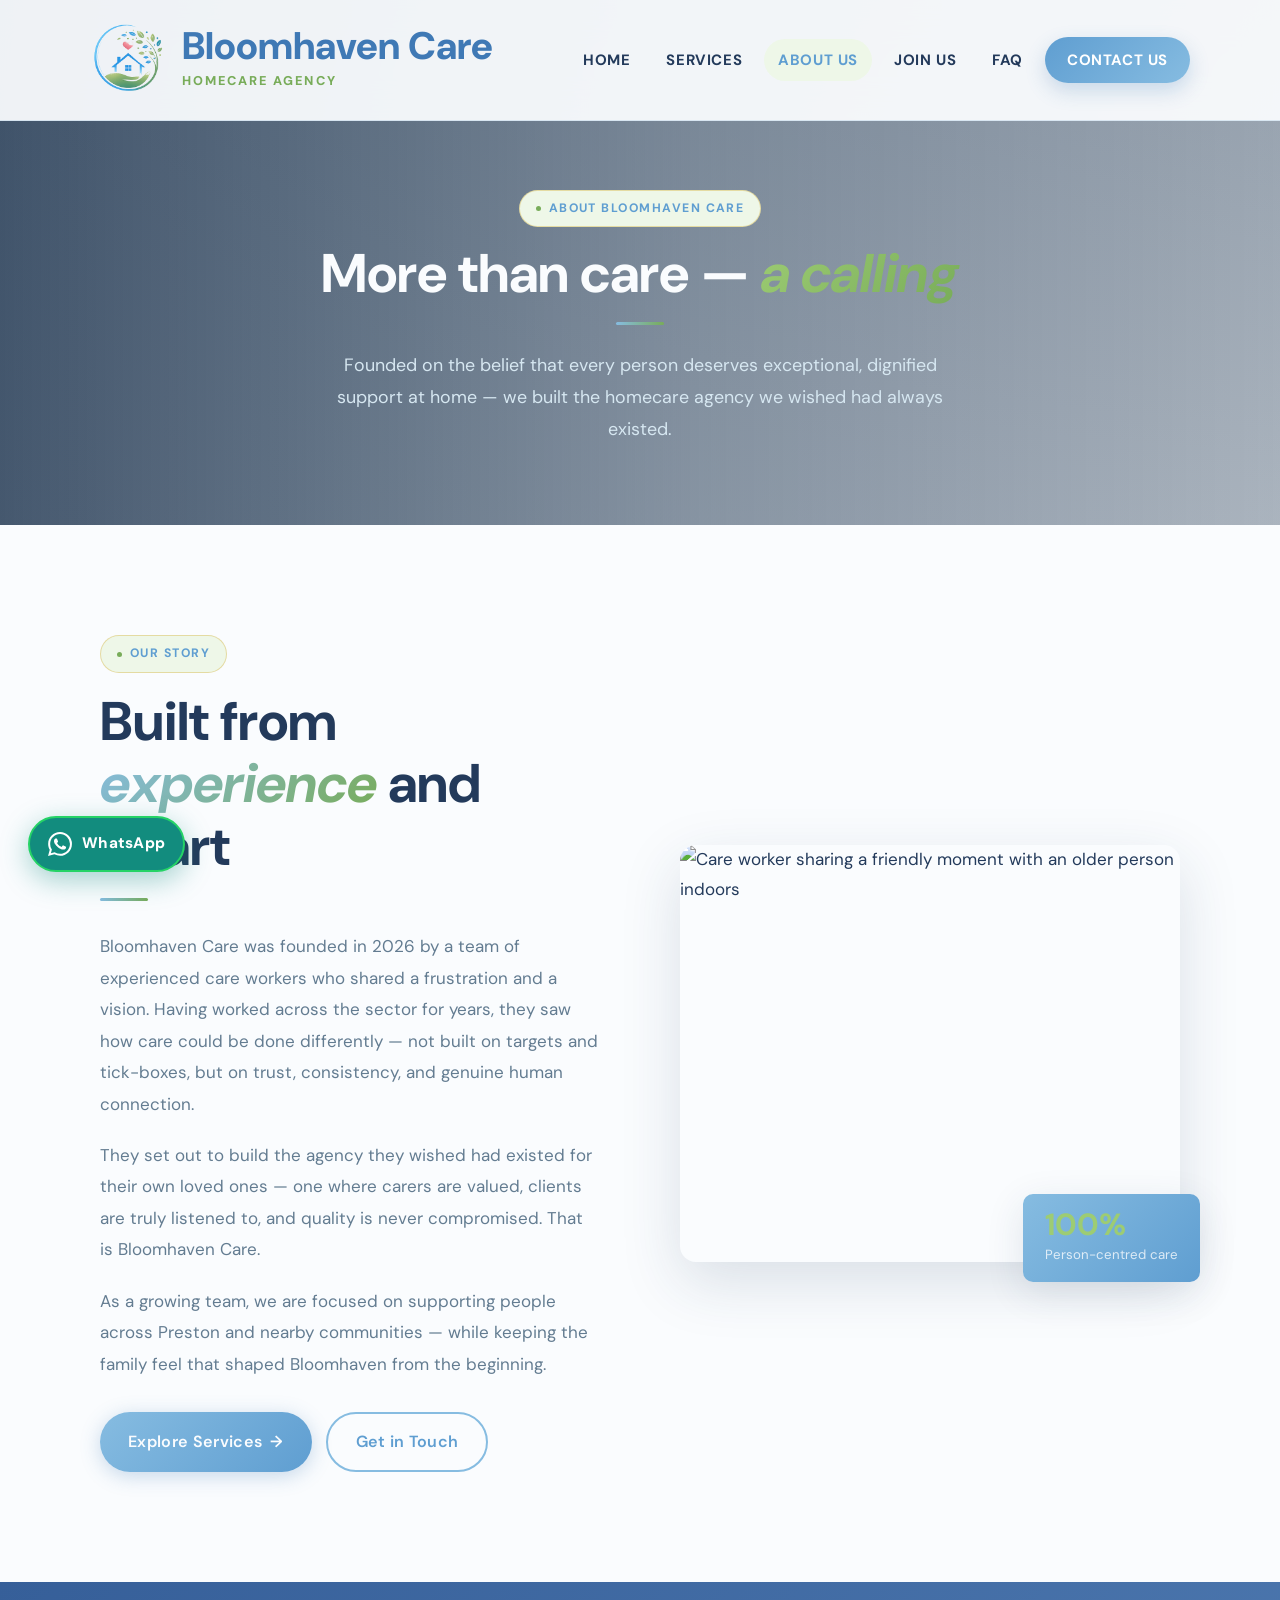
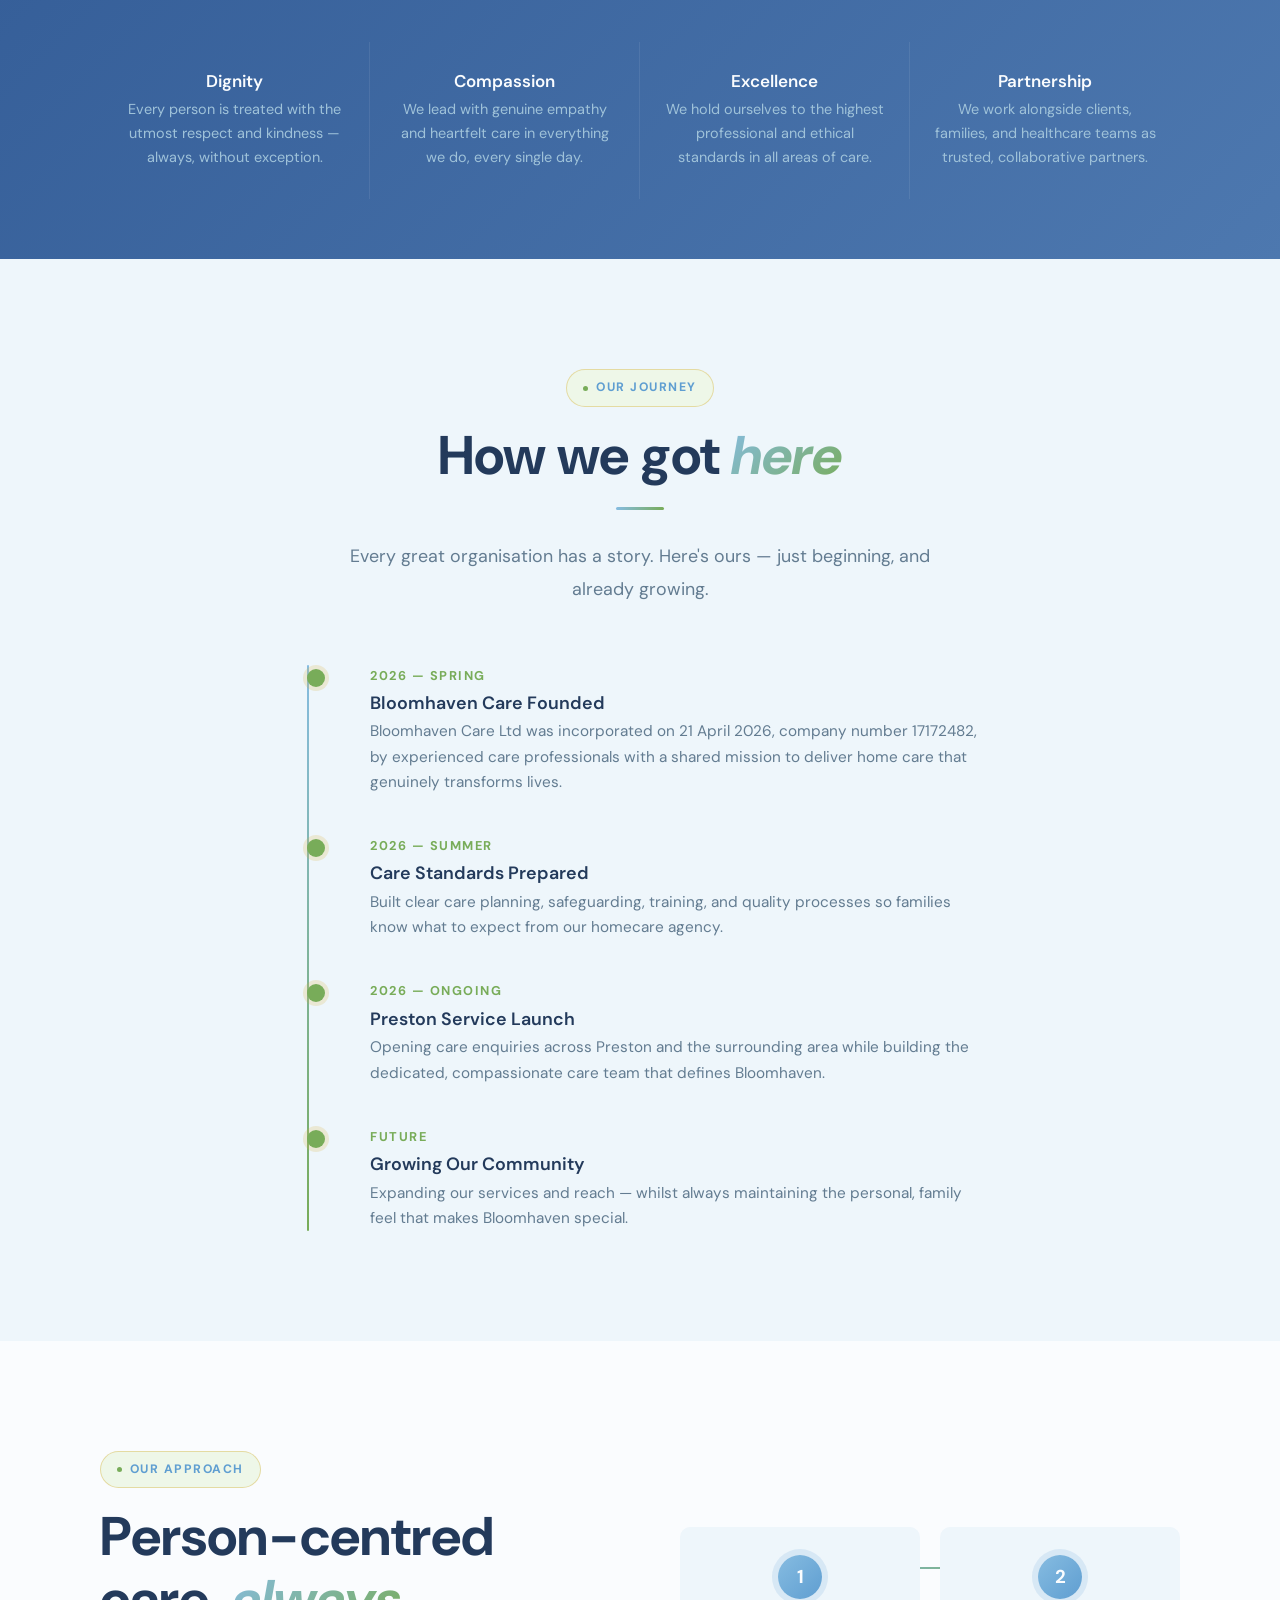
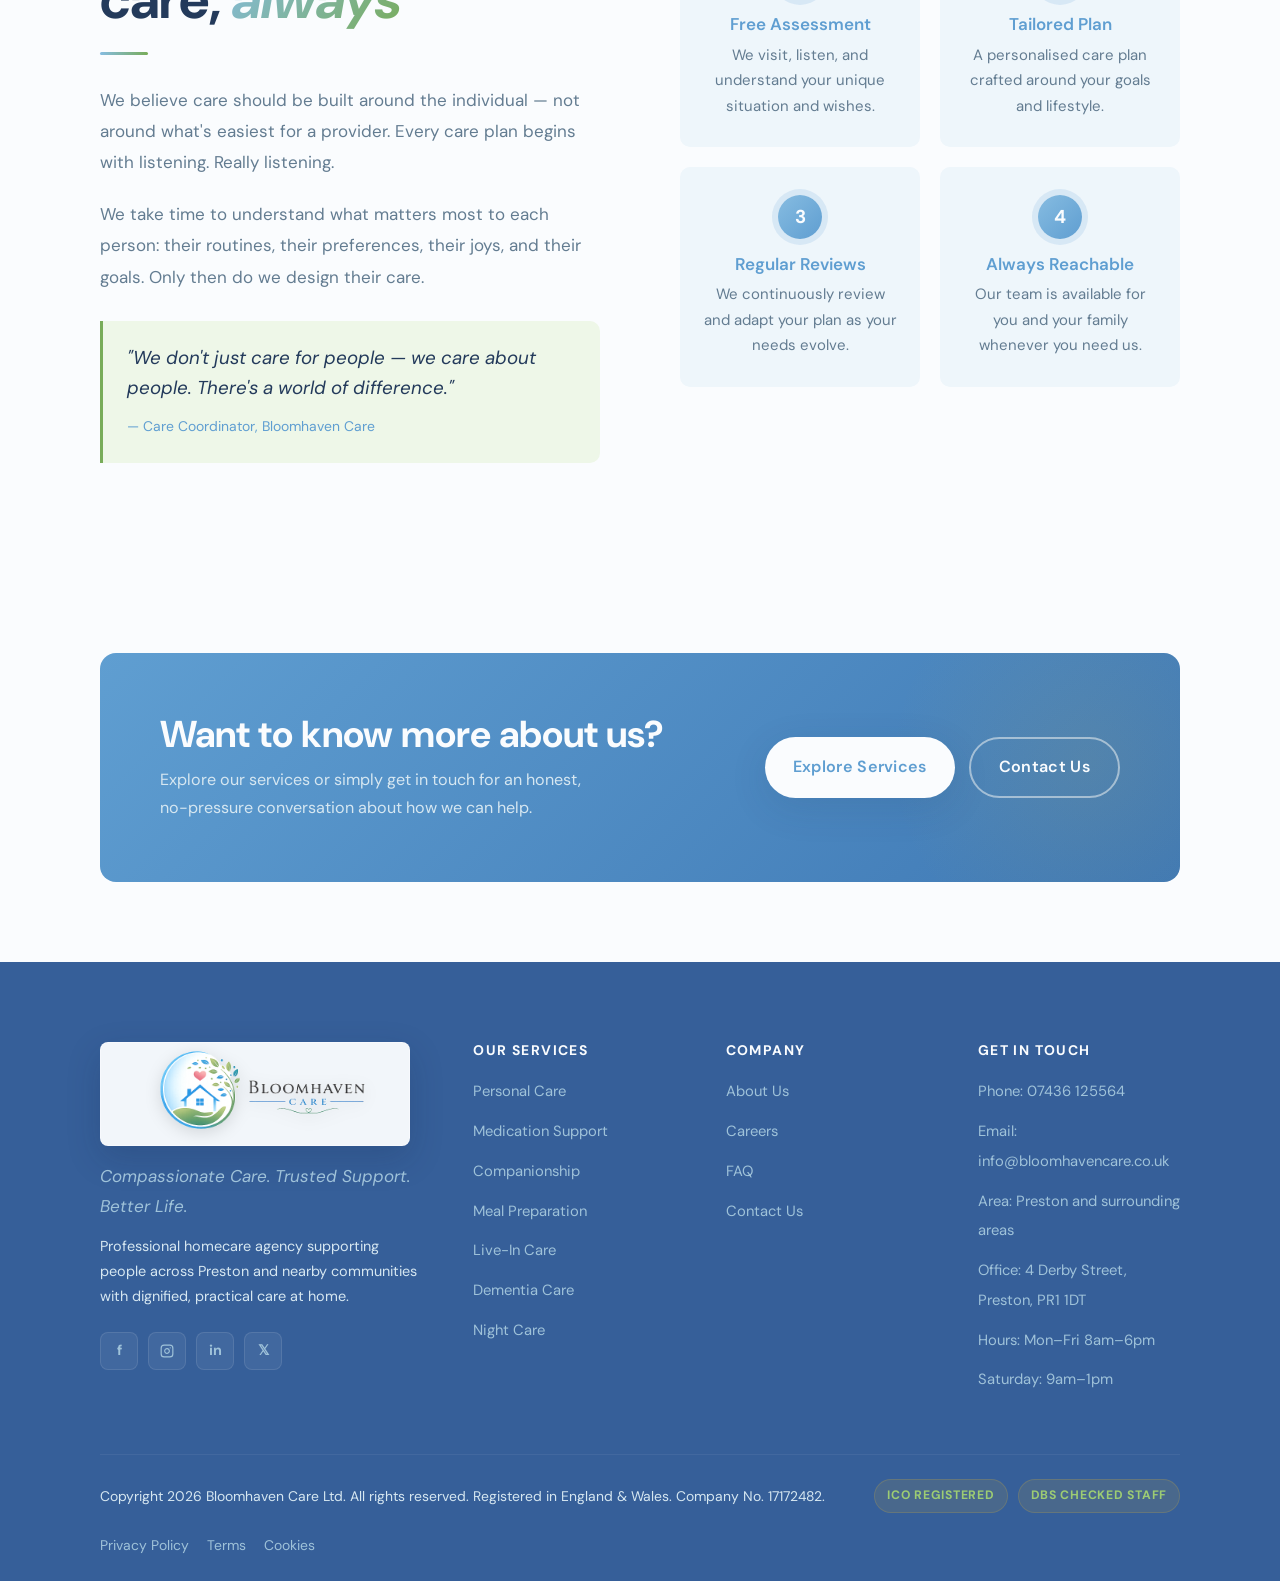
==== commit 56cbc788: "update" ====
--- a/about.html
+++ b/about.html
@@ -105,22 +105,22 @@
     <div class="container">
       <div class="values-inner">
         <div class="value-item reveal">
-          <div class="value-icon" aria-hidden="true">01</div>
+          <div class="value-icon" aria-hidden="true"></div>
           <h4>Dignity</h4>
           <p>Every person is treated with the utmost respect and kindness — always, without exception.</p>
         </div>
         <div class="value-item reveal">
-          <div class="value-icon" aria-hidden="true">02</div>
+          <div class="value-icon" aria-hidden="true"></div>
           <h4>Compassion</h4>
           <p>We lead with genuine empathy and heartfelt care in everything we do, every single day.</p>
         </div>
         <div class="value-item reveal">
-          <div class="value-icon" aria-hidden="true">03</div>
+          <div class="value-icon" aria-hidden="true"></div>
           <h4>Excellence</h4>
           <p>We hold ourselves to the highest professional and ethical standards in all areas of care.</p>
         </div>
         <div class="value-item reveal">
-          <div class="value-icon" aria-hidden="true">04</div>
+          <div class="value-icon" aria-hidden="true"></div>
           <h4>Partnership</h4>
           <p>We work alongside clients, families, and healthcare teams as trusted, collaborative partners.</p>
         </div>
@@ -192,25 +192,25 @@
         <div class="steps-grid reveal" style="grid-template-columns:1fr 1fr;gap:20px;margin-top:0;">
           <div class="step-card reveal" style="background:var(--cream-dark);border-radius:var(--radius-sm);padding:28px 22px;">
             <div class="step-num" style="width:44px;height:44px;font-size:1.1rem;">1</div>
-            <div class="step-icon" aria-hidden="true">Listen</div>
+            <div class="step-icon" aria-hidden="true"></div>
             <h3>Free Assessment</h3>
             <p>We visit, listen, and understand your unique situation and wishes.</p>
           </div>
           <div class="step-card reveal" style="background:var(--cream-dark);border-radius:var(--radius-sm);padding:28px 22px;">
             <div class="step-num" style="width:44px;height:44px;font-size:1.1rem;">2</div>
-            <div class="step-icon" aria-hidden="true">Plan</div>
+            <div class="step-icon" aria-hidden="true"></div>
             <h3>Tailored Plan</h3>
             <p>A personalised care plan crafted around your goals and lifestyle.</p>
           </div>
           <div class="step-card reveal" style="background:var(--cream-dark);border-radius:var(--radius-sm);padding:28px 22px;">
             <div class="step-num" style="width:44px;height:44px;font-size:1.1rem;">3</div>
-            <div class="step-icon" aria-hidden="true">Review</div>
+            <div class="step-icon" aria-hidden="true"></div>
             <h3>Regular Reviews</h3>
             <p>We continuously review and adapt your plan as your needs evolve.</p>
           </div>
           <div class="step-card reveal" style="background:var(--cream-dark);border-radius:var(--radius-sm);padding:28px 22px;">
             <div class="step-num" style="width:44px;height:44px;font-size:1.1rem;">4</div>
-            <div class="step-icon" aria-hidden="true">Talk</div>
+            <div class="step-icon" aria-hidden="true"></div>
             <h3>Always Reachable</h3>
             <p>Our team is available for you and your family whenever you need us.</p>
           </div>
--- a/styles.css
+++ b/styles.css
@@ -909,6 +909,16 @@
   font-weight: 800;
   letter-spacing: .04em;
 }
+.what-pt-icon:empty,
+.who-card-icon:empty,
+.why-icon:empty,
+.modal-icon:empty,
+.value-icon:empty,
+.team-img:empty,
+.step-icon:empty,
+.quick-apply span:empty {
+  display: none;
+}
 .what-pt-text h4 {
   font-size: 1rem;
   font-weight: 600;
@@ -996,6 +1006,7 @@
 }
 
 .why-num {
+  display: none;
   font-family: var(--font-main);
   font-size: 3rem;
   font-weight: 700;
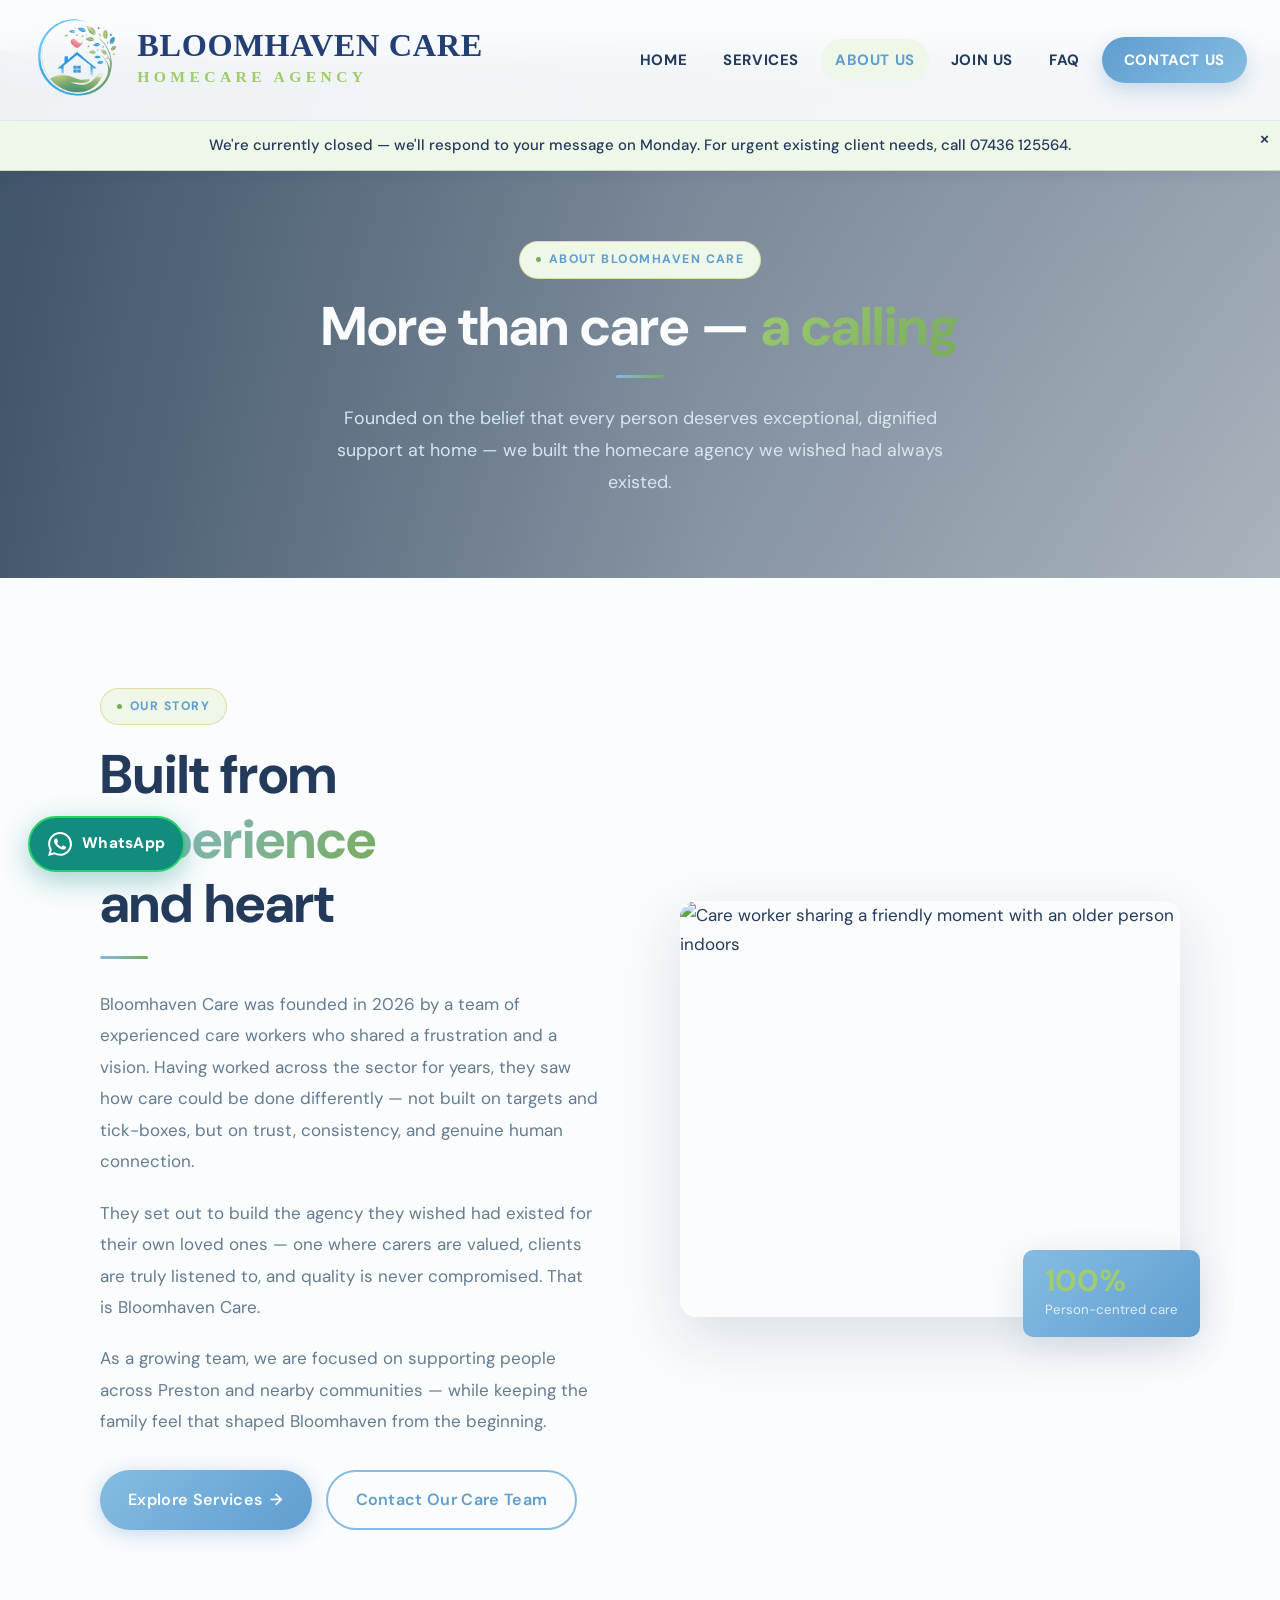
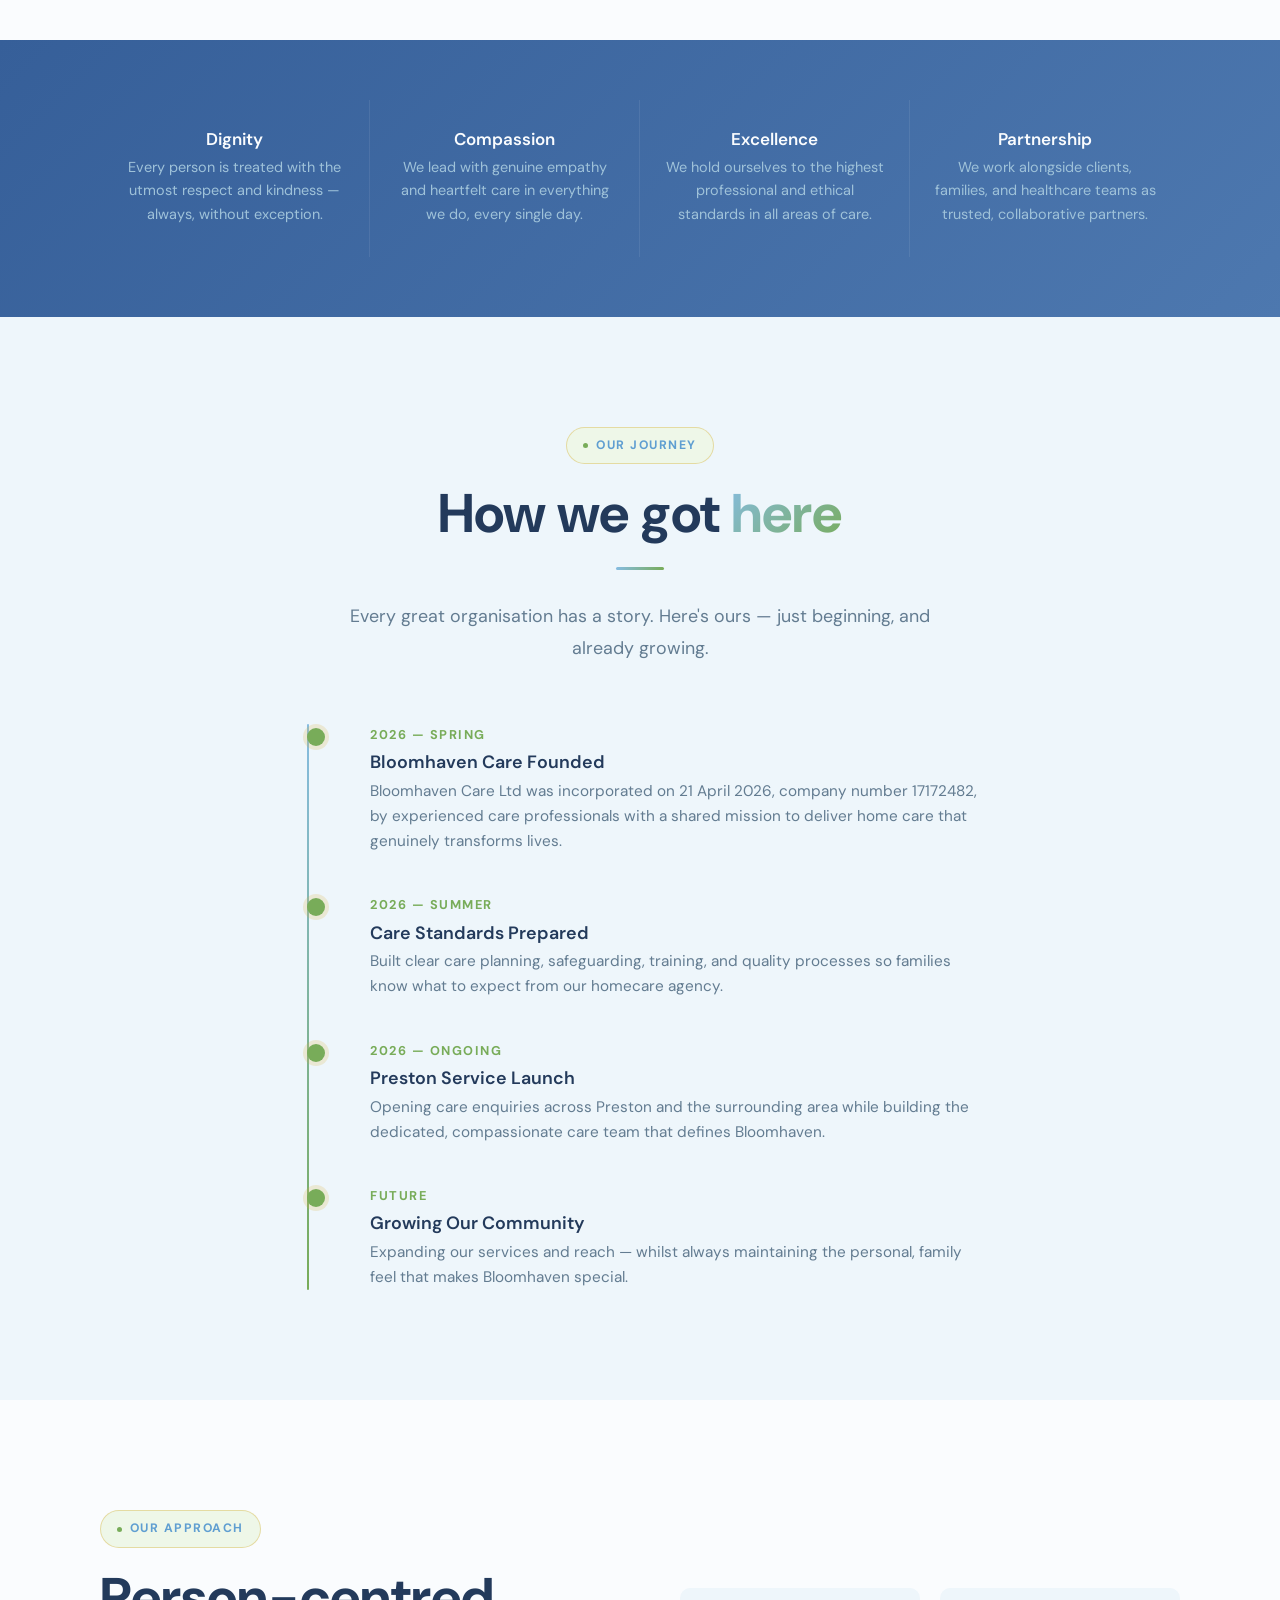
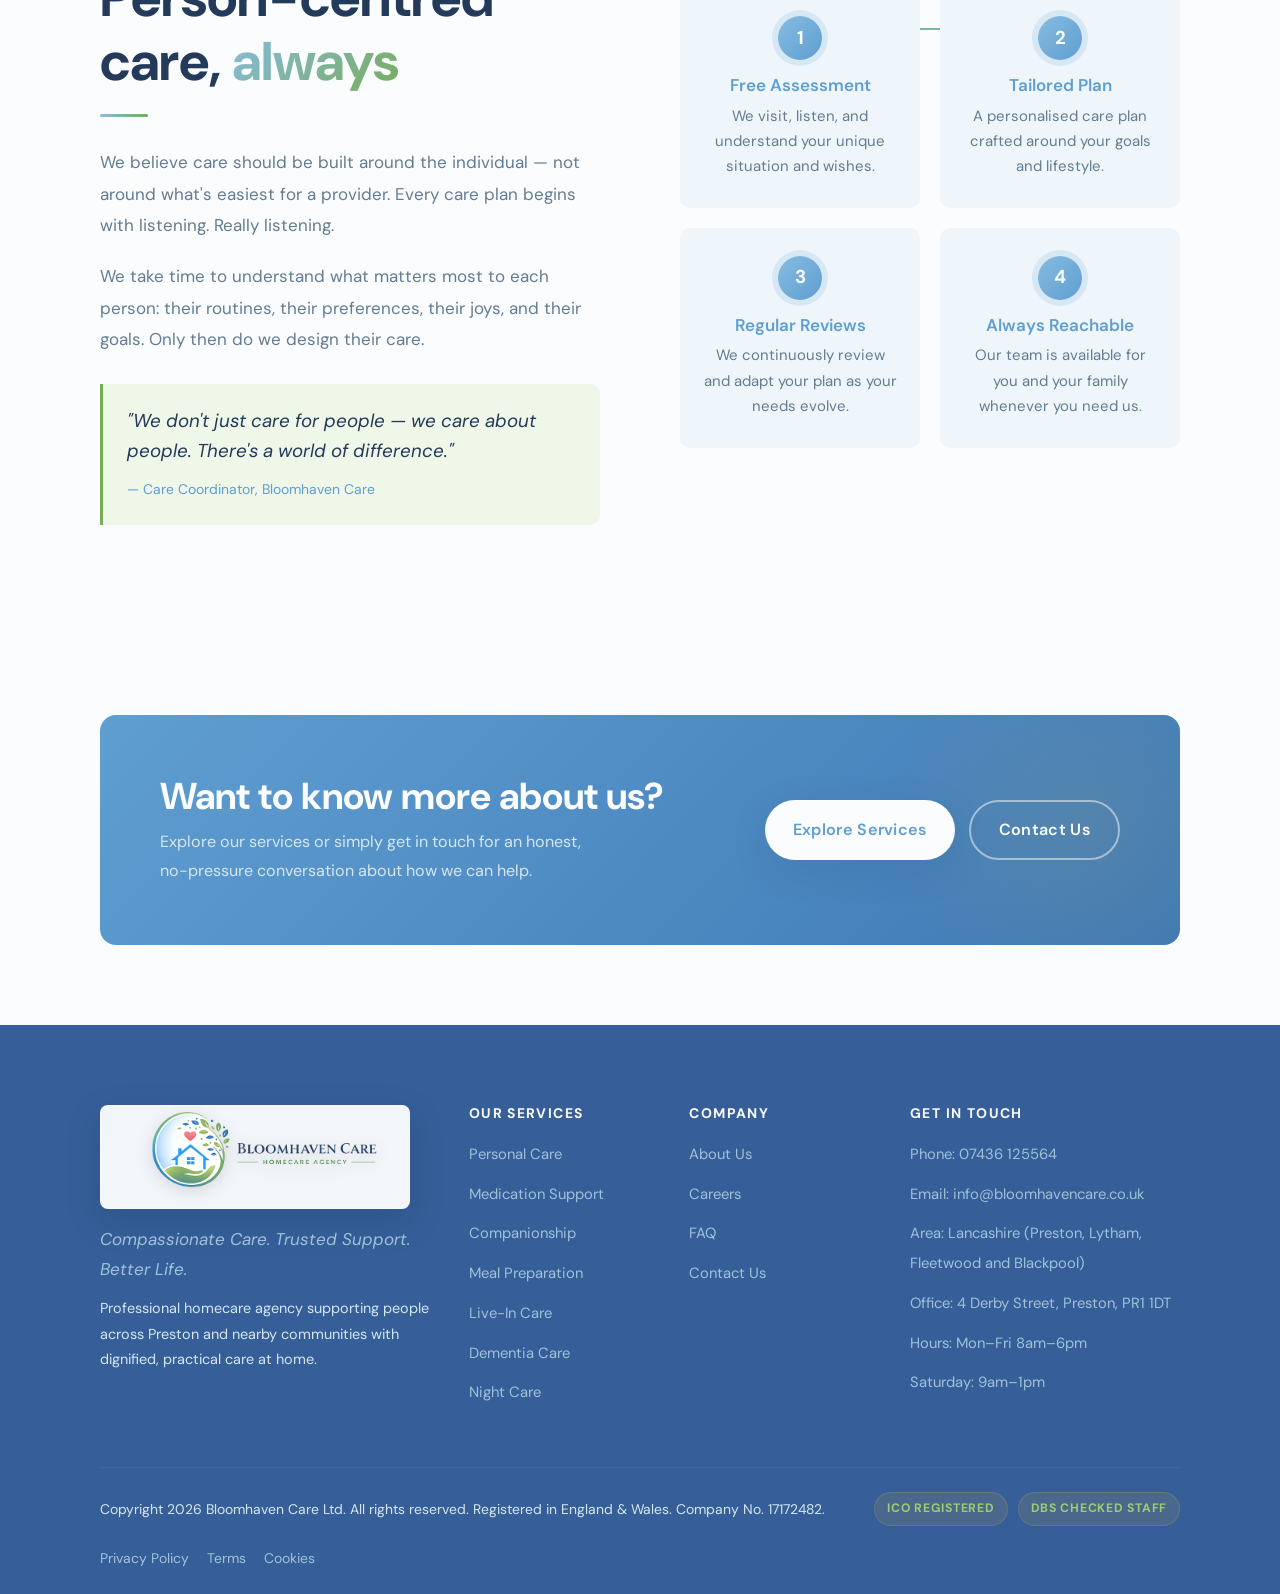
==== commit 79f1dab9: "UPDATE!!" ====
--- a/about.html
+++ b/about.html
@@ -1,243 +1,240 @@
 <!DOCTYPE html>
+
 <html lang="en">
 <head>
-  <meta charset="UTF-8">
-  <meta name="viewport" content="width=device-width, initial-scale=1.0">
-  <title>About Bloomhaven Care | Home Care Preston</title>
-  <meta name="description" content="Learn the story behind Bloomhaven Care Ltd, company number 17172482, and our person-centred approach as a professional homecare agency in Preston.">
-  <link rel="canonical" href="https://www.bloomhavencare.co.uk/about.html">
-  <link rel="icon" type="image/png" href="logo_512.png">
-  <link rel="apple-touch-icon" href="logo_512.png">
-  <link rel="preconnect" href="https://fonts.googleapis.com">
-  <link rel="preconnect" href="https://fonts.gstatic.com" crossorigin>
-  <link href="https://fonts.googleapis.com/css2?family=DM+Sans:opsz,wght@9..40,300;9..40,400;9..40,500;9..40,600;9..40,700;9..40,800&display=swap" rel="stylesheet">
-  <link rel="stylesheet" href="styles.css">
-</head>
+<meta charset="utf-8"/>
+<meta content="width=device-width, initial-scale=1.0" name="viewport"/>
+<title>About Bloomhaven Care | Home Care Preston</title>
+<meta content="Learn the story behind Bloomhaven Care Ltd, company number 17172482, and our person-centred approach as a professional homecare agency in Preston." name="description"/>
+<link href="https://www.bloomhavencare.co.uk/about.html" rel="canonical"/>
+<meta content="website" property="og:type"/>
+<meta content="https://www.bloomhavencare.co.uk/about.html" property="og:url"/>
+<meta content="About Bloomhaven Care | Home Care Preston" property="og:title"/>
+<meta content="Learn the story behind Bloomhaven Care Ltd and our person-centred approach as a professional homecare agency in Preston." property="og:description"/>
+<meta content="https://www.bloomhavencare.co.uk/logo_1024.png" property="og:image"/>
+<meta content="summary_large_image" name="twitter:card"/>
+<meta content="About Bloomhaven Care | Home Care Preston" name="twitter:title"/>
+<meta content="Learn the story behind Bloomhaven Care Ltd, a professional homecare agency in Preston." name="twitter:description"/>
+<meta content="https://www.bloomhavencare.co.uk/logo_1024.png" name="twitter:image"/>
+<link href="logo_512.png" rel="icon" type="image/png"/>
+<link href="logo_512.png" rel="apple-touch-icon"/>
+<link href="https://fonts.googleapis.com" rel="preconnect"/>
+<link crossorigin="" href="https://fonts.gstatic.com" rel="preconnect"/>
+<link href="https://fonts.googleapis.com/css2?family=DM+Sans:opsz,wght@9..40,300;9..40,400;9..40,500;9..40,600;9..40,700;9..40,800&amp;display=swap" rel="stylesheet"/>
+<link href="styles.css" rel="stylesheet"/>
+<meta content="index,follow,max-image-preview:large" name="robots"/><meta content="#1e88e5" name="theme-color"/><meta content="website" property="og:type"/><meta content="Bloomhaven Care" property="og:site_name"/></head>
 <body>
-<a href="#main" class="skip-link">Skip to main content</a>
+<a class="skip-link" href="#main">Skip to main content</a>
 <div id="header-placeholder"></div>
-
 <!-- PAGE HEADER -->
 <header class="page-header">
-  <div class="container">
-    <div class="badge">About Bloomhaven Care</div>
-    <h1 class="section-title">More than care — <em>a calling</em></h1>
-    <div class="divider center"></div>
-    <p class="section-sub">Founded on the belief that every person deserves exceptional, dignified support at home — we built the homecare agency we wished had always existed.</p>
-  </div>
+<div class="container">
+<div class="badge">About Bloomhaven Care</div>
+<h1 class="section-title">More than care — <em>a calling</em></h1>
+<div class="divider center"></div>
+<p class="section-sub">Founded on the belief that every person deserves exceptional, dignified support at home — we built the homecare agency we wished had always existed.</p>
+</div>
 </header>
-
 <main id="main">
-
-  <!-- OUR STORY -->
-  <section class="section">
-    <div class="container">
-      <div style="display:grid;grid-template-columns:1fr 1fr;gap:80px;align-items:center;">
-
-        <div class="reveal">
-          <div class="badge">Our Story</div>
-          <h2 class="section-title">Built from <em>experience</em> and heart</h2>
-          <div class="divider"></div>
-          <p style="color:var(--moss);line-height:1.85;margin-bottom:20px;">Bloomhaven Care was founded in 2026 by a team of experienced care workers who shared a frustration and a vision. Having worked across the sector for years, they saw how care could be done differently — not built on targets and tick-boxes, but on trust, consistency, and genuine human connection.</p>
-          <p style="color:var(--moss);line-height:1.85;margin-bottom:20px;">They set out to build the agency they wished had existed for their own loved ones — one where carers are valued, clients are truly listened to, and quality is never compromised. That is Bloomhaven Care.</p>
-          <p style="color:var(--moss);line-height:1.85;">As a growing team, we are focused on supporting people across Preston and nearby communities — while keeping the family feel that shaped Bloomhaven from the beginning.</p>
-          <div style="margin-top:32px;display:flex;gap:14px;flex-wrap:wrap;">
-            <a href="services.html" class="btn btn-primary btn-arrow">Explore Services <span class="arrow">→</span></a>
-            <a href="contact.html" class="btn btn-outline">Get in Touch</a>
-          </div>
-        </div>
-
-        <!-- SVG Illustration -->
-        <div class="what-art care-photo-card reveal">
-          <img src="https://images.unsplash.com/photo-1765896387377-e293914d1e69?auto=format&fit=crop&fm=jpg&ixid=M3wxMjA3fDB8MHxzZWFyY2h8MjB8fGhvbWUlMjBoZWFsdGglMjBjYXJlfGVufDB8fDB8fHww&ixlib=rb-4.1.0&q=72&w=1200" alt="Care worker sharing a friendly moment with an older person indoors" loading="lazy">
-          <svg viewBox="0 0 480 400" xmlns="http://www.w3.org/2000/svg" role="img" aria-label="Illustration of our founding story">
-            <defs>
-              <linearGradient id="storyBg" x1="0" y1="0" x2="1" y2="1">
-                <stop offset="0%" stop-color="#F4F9FF"/>
-                <stop offset="100%" stop-color="#E8F2FB"/>
-              </linearGradient>
-              <linearGradient id="storyGreen" x1="0" y1="0" x2="1" y2="1">
-                <stop offset="0%" stop-color="#2C82CC"/>
-                <stop offset="100%" stop-color="#4A9EE5"/>
-              </linearGradient>
-            </defs>
-            <rect width="480" height="400" rx="24" fill="url(#storyBg)"/>
-            <!-- Large circle background -->
-            <circle cx="240" cy="200" r="150" fill="#2C82CC" opacity=".06"/>
-            <!-- Two figures: carer and client -->
-            <!-- Client (seated, left) -->
-            <circle cx="160" cy="140" r="28" fill="#4A9EE5" opacity=".85"/>
-            <rect x="132" y="168" width="56" height="80" rx="28" fill="#4A9EE5" opacity=".8"/>
-            <!-- Chair -->
-            <rect x="108" y="220" width="104" height="12" rx="6" fill="#5EA832" opacity=".7"/>
-            <rect x="108" y="232" width="8" height="50" rx="4" fill="#5EA832" opacity=".6"/>
-            <rect x="204" y="232" width="8" height="50" rx="4" fill="#5EA832" opacity=".6"/>
-            <!-- Carer (standing, right) -->
-            <circle cx="310" cy="130" r="30" fill="#6EAD3A" opacity=".9"/>
-            <rect x="280" y="160" width="60" height="90" rx="30" fill="#6EAD3A" opacity=".85"/>
-            <!-- Hands meeting (connection) -->
-            <ellipse cx="230" cy="218" rx="22" ry="12" fill="#5EA832" opacity=".7" transform="rotate(-15,230,218)"/>
-            <ellipse cx="260" cy="210" rx="20" ry="11" fill="#6EAD3A" opacity=".6" transform="rotate(10,260,210)"/>
-            <!-- Heart above -->
-            <path d="M240 90 C240 90 215 72 215 55 C215 44 226 37 240 50 C254 37 265 44 265 55 C265 72 240 90 240 90Z" fill="#5EA832" opacity=".85"/>
-            <!-- Floor line -->
-            <line x1="60" y1="330" x2="420" y2="330" stroke="#B5CDD8" stroke-width="2" opacity=".4"/>
-            <!-- Leaves -->
-            <ellipse cx="60" cy="300" rx="20" ry="36" fill="#6EAD3A" opacity=".4" transform="rotate(-25,60,300)"/>
-            <ellipse cx="420" cy="310" rx="18" ry="32" fill="#4A9EE5" opacity=".4" transform="rotate(20,420,310)"/>
-            <!-- Gold dots -->
-            <circle cx="380" cy="80" r="7" fill="#5EA832" opacity=".5"/>
-            <circle cx="80" cy="160" r="5" fill="#5EA832" opacity=".4"/>
-            <circle cx="400" cy="200" r="4" fill="#5EA832" opacity=".5"/>
-          </svg>
-          <div class="what-art-badge">
-            <div class="num">100%</div>
-            <div class="lbl">Person-centred care</div>
-          </div>
-        </div>
-
-      </div>
-    </div>
-  </section>
-
-  <!-- VALUES STRIP -->
-  <div class="values-strip" role="region" aria-label="Our core values">
-    <div class="container">
-      <div class="values-inner">
-        <div class="value-item reveal">
-          <div class="value-icon" aria-hidden="true"></div>
-          <h4>Dignity</h4>
-          <p>Every person is treated with the utmost respect and kindness — always, without exception.</p>
-        </div>
-        <div class="value-item reveal">
-          <div class="value-icon" aria-hidden="true"></div>
-          <h4>Compassion</h4>
-          <p>We lead with genuine empathy and heartfelt care in everything we do, every single day.</p>
-        </div>
-        <div class="value-item reveal">
-          <div class="value-icon" aria-hidden="true"></div>
-          <h4>Excellence</h4>
-          <p>We hold ourselves to the highest professional and ethical standards in all areas of care.</p>
-        </div>
-        <div class="value-item reveal">
-          <div class="value-icon" aria-hidden="true"></div>
-          <h4>Partnership</h4>
-          <p>We work alongside clients, families, and healthcare teams as trusted, collaborative partners.</p>
-        </div>
-      </div>
-    </div>
-  </div>
-
-  <!-- TIMELINE -->
-  <section class="section section-alt">
-    <div class="container">
-      <div style="text-align:center;" class="reveal">
-        <div class="badge">Our Journey</div>
-        <h2 class="section-title">How we got <em>here</em></h2>
-        <div class="divider center"></div>
-        <p class="section-sub" style="margin:0 auto 60px;">Every great organisation has a story. Here's ours — just beginning, and already growing.</p>
-      </div>
-      <div class="timeline reveal" role="list">
-        <div class="timeline-item" role="listitem">
-          <div class="timeline-dot" aria-hidden="true"></div>
-          <div class="timeline-year">2026 — Spring</div>
-          <h4>Bloomhaven Care Founded</h4>
-          <p>Bloomhaven Care Ltd was incorporated on 21 April 2026, company number 17172482, by experienced care professionals with a shared mission to deliver home care that genuinely transforms lives.</p>
-        </div>
-        <!-- CQC timeline item paused for later:
-        <div class="timeline-item" role="listitem">
+<!-- OUR STORY -->
+<section class="section">
+<div class="container">
+<div style="display:grid;grid-template-columns:1fr 1fr;gap:80px;align-items:center;">
+<div class="reveal">
+<div class="badge">Our Story</div>
+<h2 class="section-title">Built from <em>experience</em> and heart</h2>
+<div class="divider"></div>
+<p style="color:var(--moss);line-height:1.85;margin-bottom:20px;">Bloomhaven Care was founded in 2026 by a team of experienced care workers who shared a frustration and a vision. Having worked across the sector for years, they saw how care could be done differently — not built on targets and tick-boxes, but on trust, consistency, and genuine human connection.</p>
+<p style="color:var(--moss);line-height:1.85;margin-bottom:20px;">They set out to build the agency they wished had existed for their own loved ones — one where carers are valued, clients are truly listened to, and quality is never compromised. That is Bloomhaven Care.</p>
+<p style="color:var(--moss);line-height:1.85;">As a growing team, we are focused on supporting people across Preston and nearby communities — while keeping the family feel that shaped Bloomhaven from the beginning.</p>
+<div style="margin-top:32px;display:flex;gap:14px;flex-wrap:wrap;">
+<a class="btn btn-primary btn-arrow" href="services.html">Explore Services <span class="arrow">→</span></a>
+<a class="btn btn-outline" href="contact.html">Contact Our Care Team</a>
+</div>
+</div>
+<!-- SVG Illustration -->
+<div class="what-art care-photo-card reveal">
+<img alt="Care worker sharing a friendly moment with an older person indoors" decoding="async" loading="lazy" src="https://images.unsplash.com/photo-1765896387377-e293914d1e69?auto=format&amp;fit=crop&amp;fm=jpg&amp;ixid=M3wxMjA3fDB8MHxzZWFyY2h8MjB8fGhvbWUlMjBoZWFsdGglMjBjYXJlfGVufDB8fDB8fHww&amp;ixlib=rb-4.1.0&amp;q=72&amp;w=1200"/>
+<svg aria-label="Illustration of our founding story" role="img" viewbox="0 0 480 400" xmlns="http://www.w3.org/2000/svg">
+<defs>
+<lineargradient id="storyBg" x1="0" x2="1" y1="0" y2="1">
+<stop offset="0%" stop-color="#F4F9FF"></stop>
+<stop offset="100%" stop-color="#E8F2FB"></stop>
+</lineargradient>
+<lineargradient id="storyGreen" x1="0" x2="1" y1="0" y2="1">
+<stop offset="0%" stop-color="#2C82CC"></stop>
+<stop offset="100%" stop-color="#4A9EE5"></stop>
+</lineargradient>
+</defs>
+<rect fill="url(#storyBg)" height="400" rx="24" width="480"></rect>
+<!-- Large circle background -->
+<circle cx="240" cy="200" fill="#2C82CC" opacity=".06" r="150"></circle>
+<!-- Two figures: carer and client -->
+<!-- Client (seated, left) -->
+<circle cx="160" cy="140" fill="#4A9EE5" opacity=".85" r="28"></circle>
+<rect fill="#4A9EE5" height="80" opacity=".8" rx="28" width="56" x="132" y="168"></rect>
+<!-- Chair -->
+<rect fill="#5EA832" height="12" opacity=".7" rx="6" width="104" x="108" y="220"></rect>
+<rect fill="#5EA832" height="50" opacity=".6" rx="4" width="8" x="108" y="232"></rect>
+<rect fill="#5EA832" height="50" opacity=".6" rx="4" width="8" x="204" y="232"></rect>
+<!-- Carer (standing, right) -->
+<circle cx="310" cy="130" fill="#6EAD3A" opacity=".9" r="30"></circle>
+<rect fill="#6EAD3A" height="90" opacity=".85" rx="30" width="60" x="280" y="160"></rect>
+<!-- Hands meeting (connection) -->
+<ellipse cx="230" cy="218" fill="#5EA832" opacity=".7" rx="22" ry="12" transform="rotate(-15,230,218)"></ellipse>
+<ellipse cx="260" cy="210" fill="#6EAD3A" opacity=".6" rx="20" ry="11" transform="rotate(10,260,210)"></ellipse>
+<!-- Heart above -->
+<path d="M240 90 C240 90 215 72 215 55 C215 44 226 37 240 50 C254 37 265 44 265 55 C265 72 240 90 240 90Z" fill="#5EA832" opacity=".85"></path>
+<!-- Floor line -->
+<line opacity=".4" stroke="#B5CDD8" stroke-width="2" x1="60" x2="420" y1="330" y2="330"></line>
+<!-- Leaves -->
+<ellipse cx="60" cy="300" fill="#6EAD3A" opacity=".4" rx="20" ry="36" transform="rotate(-25,60,300)"></ellipse>
+<ellipse cx="420" cy="310" fill="#4A9EE5" opacity=".4" rx="18" ry="32" transform="rotate(20,420,310)"></ellipse>
+<!-- Gold dots -->
+<circle cx="380" cy="80" fill="#5EA832" opacity=".5" r="7"></circle>
+<circle cx="80" cy="160" fill="#5EA832" opacity=".4" r="5"></circle>
+<circle cx="400" cy="200" fill="#5EA832" opacity=".5" r="4"></circle>
+</svg>
+<div class="what-art-badge">
+<div class="num">100%</div>
+<div class="lbl">Person-centred care</div>
+</div>
+</div>
+</div>
+</div>
+</section>
+<!-- VALUES STRIP -->
+<div aria-label="Our core values" class="values-strip" role="region">
+<div class="container">
+<div class="values-inner">
+<div class="value-item reveal">
+<div aria-hidden="true" class="value-icon"></div>
+<h4>Dignity</h4>
+<p>Every person is treated with the utmost respect and kindness — always, without exception.</p>
+</div>
+<div class="value-item reveal">
+<div aria-hidden="true" class="value-icon"></div>
+<h4>Compassion</h4>
+<p>We lead with genuine empathy and heartfelt care in everything we do, every single day.</p>
+</div>
+<div class="value-item reveal">
+<div aria-hidden="true" class="value-icon"></div>
+<h4>Excellence</h4>
+<p>We hold ourselves to the highest professional and ethical standards in all areas of care.</p>
+</div>
+<div class="value-item reveal">
+<div aria-hidden="true" class="value-icon"></div>
+<h4>Partnership</h4>
+<p>We work alongside clients, families, and healthcare teams as trusted, collaborative partners.</p>
+</div>
+</div>
+</div>
+</div>
+<!-- TIMELINE -->
+<section class="section section-alt">
+<div class="container">
+<div class="reveal" style="text-align:center;">
+<div class="badge">Our Journey</div>
+<h2 class="section-title">How we got <em>here</em></h2>
+<div class="divider center"></div>
+<p class="section-sub" style="margin:0 auto 60px;">Every great organisation has a story. Here's ours — just beginning, and already growing.</p>
+</div>
+<div class="timeline reveal" role="list">
+<div class="timeline-item" role="listitem">
+<div aria-hidden="true" class="timeline-dot"></div>
+<div class="timeline-year">2026 — Spring</div>
+<h4>Bloomhaven Care Founded</h4>
+<p>Bloomhaven Care Ltd was incorporated on 21 April 2026, company number 17172482, by experienced care professionals with a shared mission to deliver home care that genuinely transforms lives.</p>
+</div>
+<!-- CQC: Replace YOUR_CQC_PROVIDER_ID below, then delete this comment and the two surrounding comment tags to activate -->
+        <!-- <div class="timeline-item" role="listitem">
           <div class="timeline-dot" aria-hidden="true"></div>
           <div class="timeline-year">2026 — Summer</div>
           <h4>CQC Registration Secured</h4>
-          <p>Registered with the Care Quality Commission, confirming our commitment to regulated, inspected, quality care. <a href="https://www.cqc.org.uk/provider/REPLACE_WITH_CQC_PROVIDER_ID" target="_blank" rel="noopener">View our CQC profile</a>.</p>
-        </div>
-        -->
-        <div class="timeline-item" role="listitem">
-          <div class="timeline-dot" aria-hidden="true"></div>
-          <div class="timeline-year">2026 — Summer</div>
-          <h4>Care Standards Prepared</h4>
-          <p>Built clear care planning, safeguarding, training, and quality processes so families know what to expect from our homecare agency.</p>
-        </div>
-        <div class="timeline-item" role="listitem">
-          <div class="timeline-dot" aria-hidden="true"></div>
-          <div class="timeline-year">2026 — Ongoing</div>
-          <h4>Preston Service Launch</h4>
-          <p>Opening care enquiries across Preston and the surrounding area while building the dedicated, compassionate care team that defines Bloomhaven.</p>
-        </div>
-        <div class="timeline-item" role="listitem">
-          <div class="timeline-dot" aria-hidden="true"></div>
-          <div class="timeline-year">Future</div>
-          <h4>Growing Our Community</h4>
-          <p>Expanding our services and reach — whilst always maintaining the personal, family feel that makes Bloomhaven special.</p>
-        </div>
-      </div>
-    </div>
-  </section>
-
-  <!-- OUR APPROACH -->
-  <section class="section">
-    <div class="container">
-      <div style="display:grid;grid-template-columns:1fr 1fr;gap:80px;align-items:center;">
-        <div class="reveal">
-          <div class="badge">Our Approach</div>
-          <h2 class="section-title">Person-centred care, <em>always</em></h2>
-          <div class="divider"></div>
-          <p style="color:var(--moss);line-height:1.85;margin-bottom:20px;">We believe care should be built around the individual — not around what's easiest for a provider. Every care plan begins with listening. Really listening.</p>
-          <p style="color:var(--moss);line-height:1.85;margin-bottom:28px;">We take time to understand what matters most to each person: their routines, their preferences, their joys, and their goals. Only then do we design their care.</p>
-          <div class="who-quote" style="background:var(--gold-pale);border-color:var(--gold);">
-            <p style="color:var(--ink);">"We don't just care for people — we care <em>about</em> people. There's a world of difference."</p>
-            <cite style="color:var(--forest);">— Care Coordinator, Bloomhaven Care</cite>
-          </div>
-        </div>
-        <div class="steps-grid reveal" style="grid-template-columns:1fr 1fr;gap:20px;margin-top:0;">
-          <div class="step-card reveal" style="background:var(--cream-dark);border-radius:var(--radius-sm);padding:28px 22px;">
-            <div class="step-num" style="width:44px;height:44px;font-size:1.1rem;">1</div>
-            <div class="step-icon" aria-hidden="true"></div>
-            <h3>Free Assessment</h3>
-            <p>We visit, listen, and understand your unique situation and wishes.</p>
-          </div>
-          <div class="step-card reveal" style="background:var(--cream-dark);border-radius:var(--radius-sm);padding:28px 22px;">
-            <div class="step-num" style="width:44px;height:44px;font-size:1.1rem;">2</div>
-            <div class="step-icon" aria-hidden="true"></div>
-            <h3>Tailored Plan</h3>
-            <p>A personalised care plan crafted around your goals and lifestyle.</p>
-          </div>
-          <div class="step-card reveal" style="background:var(--cream-dark);border-radius:var(--radius-sm);padding:28px 22px;">
-            <div class="step-num" style="width:44px;height:44px;font-size:1.1rem;">3</div>
-            <div class="step-icon" aria-hidden="true"></div>
-            <h3>Regular Reviews</h3>
-            <p>We continuously review and adapt your plan as your needs evolve.</p>
-          </div>
-          <div class="step-card reveal" style="background:var(--cream-dark);border-radius:var(--radius-sm);padding:28px 22px;">
-            <div class="step-num" style="width:44px;height:44px;font-size:1.1rem;">4</div>
-            <div class="step-icon" aria-hidden="true"></div>
-            <h3>Always Reachable</h3>
-            <p>Our team is available for you and your family whenever you need us.</p>
-          </div>
-        </div>
-      </div>
-    </div>
-  </section>
-
-  <!-- CTA -->
-  <div class="container">
-    <div class="cta-box reveal">
-      <div class="cta-text">
-        <h2>Want to know more about us?</h2>
-        <p>Explore our services or simply get in touch for an honest, no-pressure conversation about how we can help.</p>
-      </div>
-      <div class="cta-actions">
-        <a href="services.html" class="btn btn-white">Explore Services</a>
-        <a href="contact.html" class="btn btn-outline-white">Contact Us</a>
-      </div>
-    </div>
-  </div>
-
+          <p>Registered with the Care Quality Commission, confirming our commitment to regulated, inspected, quality care. <a href="https://www.cqc.org.uk/provider/YOUR_CQC_PROVIDER_ID" target="_blank" rel="noopener">View our CQC profile</a>.</p>
+        </div> -->
+<div class="timeline-item" role="listitem">
+<div aria-hidden="true" class="timeline-dot"></div>
+<div class="timeline-year">2026 — Summer</div>
+<h4>Care Standards Prepared</h4>
+<p>Built clear care planning, safeguarding, training, and quality processes so families know what to expect from our homecare agency.</p>
+</div>
+<div class="timeline-item" role="listitem">
+<div aria-hidden="true" class="timeline-dot"></div>
+<div class="timeline-year">2026 — Ongoing</div>
+<h4>Preston Service Launch</h4>
+<p>Opening care enquiries across Preston and the surrounding area while building the dedicated, compassionate care team that defines Bloomhaven.</p>
+</div>
+<div class="timeline-item" role="listitem">
+<div aria-hidden="true" class="timeline-dot"></div>
+<div class="timeline-year">Future</div>
+<h4>Growing Our Community</h4>
+<p>Expanding our services and reach — whilst always maintaining the personal, family feel that makes Bloomhaven special.</p>
+</div>
+</div>
+</div>
+</section>
+<!-- OUR APPROACH -->
+<section class="section">
+<div class="container">
+<div style="display:grid;grid-template-columns:1fr 1fr;gap:80px;align-items:center;">
+<div class="reveal">
+<div class="badge">Our Approach</div>
+<h2 class="section-title">Person-centred care, <em>always</em></h2>
+<div class="divider"></div>
+<p style="color:var(--moss);line-height:1.85;margin-bottom:20px;">We believe care should be built around the individual — not around what's easiest for a provider. Every care plan begins with listening. Really listening.</p>
+<p style="color:var(--moss);line-height:1.85;margin-bottom:28px;">We take time to understand what matters most to each person: their routines, their preferences, their joys, and their goals. Only then do we design their care.</p>
+<div class="who-quote" style="background:var(--gold-pale);border-color:var(--gold);">
+<p style="color:var(--ink);">"We don't just care for people — we care <em>about</em> people. There's a world of difference."</p>
+<cite style="color:var(--forest);">— Care Coordinator, Bloomhaven Care</cite>
+</div>
+</div>
+<div class="steps-grid reveal" style="grid-template-columns:1fr 1fr;gap:20px;margin-top:0;">
+<div class="step-card reveal" style="background:var(--cream-dark);border-radius:var(--radius-sm);padding:28px 22px;">
+<div class="step-num" style="width:44px;height:44px;font-size:1.1rem;">1</div>
+<div aria-hidden="true" class="step-icon"></div>
+<h3>Free Assessment</h3>
+<p>We visit, listen, and understand your unique situation and wishes.</p>
+</div>
+<div class="step-card reveal" style="background:var(--cream-dark);border-radius:var(--radius-sm);padding:28px 22px;">
+<div class="step-num" style="width:44px;height:44px;font-size:1.1rem;">2</div>
+<div aria-hidden="true" class="step-icon"></div>
+<h3>Tailored Plan</h3>
+<p>A personalised care plan crafted around your goals and lifestyle.</p>
+</div>
+<div class="step-card reveal" style="background:var(--cream-dark);border-radius:var(--radius-sm);padding:28px 22px;">
+<div class="step-num" style="width:44px;height:44px;font-size:1.1rem;">3</div>
+<div aria-hidden="true" class="step-icon"></div>
+<h3>Regular Reviews</h3>
+<p>We continuously review and adapt your plan as your needs evolve.</p>
+</div>
+<div class="step-card reveal" style="background:var(--cream-dark);border-radius:var(--radius-sm);padding:28px 22px;">
+<div class="step-num" style="width:44px;height:44px;font-size:1.1rem;">4</div>
+<div aria-hidden="true" class="step-icon"></div>
+<h3>Always Reachable</h3>
+<p>Our team is available for you and your family whenever you need us.</p>
+</div>
+</div>
+</div>
+</div>
+</section>
+<!-- CTA -->
+<div class="container">
+<div class="cta-box reveal">
+<div class="cta-text">
+<h2>Want to know more about us?</h2>
+<p>Explore our services or simply get in touch for an honest, no-pressure conversation about how we can help.</p>
+</div>
+<div class="cta-actions">
+<a class="btn btn-white" href="services.html">Explore Services</a>
+<a class="btn btn-outline-white" href="contact.html">Contact Us</a>
+</div>
+</div>
+</div>
 </main>
-
 <div id="footer-placeholder"></div>
 <script>const CURRENT_PAGE = 'about';</script>
-<script src="nav.js" defer></script>
-<script src="main.js" defer></script>
+<script defer="" src="nav.js"></script>
+<script defer="" src="main.js"></script>
 </body>
 </html>
--- a/styles.css
+++ b/styles.css
@@ -31,2165 +31,2530 @@
 /* ════════════════════════════════════════════════════════
    [TOKENS] — Design Tokens
    ════════════════════════════════════════════════════════ */
-:root {
-  /* ── PALETTE — matched to Bloomhaven Care logo ── */
-
-  /* Soft Bloomhaven blue — calm, clean and care-led */
-  --forest:        #5F9ED1;
-  --forest-deep:   #3F79B5;
-  --forest-mid:    #86BCE1;
-  --forest-light:  #C6E2F3;
-
-  /* Page backgrounds — warm white with a quiet blue tint */
-  --cream:         #FAFCFE;
-  --cream-dark:    #EEF6FB;
-
-  /* Sage CTA / accent buttons */
-  --gold:          #78AC59;
-  --gold-light:    #9DCC73;
-  --gold-pale:     #EEF7E8;
-
-  /* Soft navy for strong sections */
-  --canopy:        #365F99;
-  --canopy-mid:    #4D78AF;
-
-  /* Rose — heart accent */
-  --rose:          #E8698A;
-  --rose-light:    #FDEEF3;
-
-  /* Text */
-  --ink:           #233A5B;
-  --ink-mid:       #3F5D7F;
-  --moss:          #637C91;
-  --mist:          #9FC2D9;
-  --fog:           #D6E7F1;
-
-  /* Glass */
-  --glass-bg:      rgba(250,252,254,0.88);
-  --glass-border:  rgba(95,158,209,0.22);
-  --glass-dark-bg: rgba(42,74,118,0.72);
-  --glass-dark-border: rgba(164,206,123,0.22);
-
-  /* Shadows */
-  --shadow-sm:     0 2px 14px rgba(35,58,91,0.08);
-  --shadow-md:     0 10px 38px rgba(35,58,91,0.12);
-  --shadow-lg:     0 22px 64px rgba(35,58,91,0.16);
-  --shadow-gold:   0 0 30px rgba(123,175,92,0.26);
-
-  /* Layout */
-  --nav-h:         120px;
-  --nav-h-collapsed: 82px;
-  --radius:        16px;
-  --radius-sm:     10px;
-  --radius-xs:     8px;
-  --section-gap:   110px;
-  --container:     1200px;
-  --font-main:     'DM Sans', Arial, sans-serif;
-  --homecare-hero-image: url('https://images.unsplash.com/photo-1543333995-a78aea2eee50?auto=format&fit=crop&fm=jpg&ixlib=rb-4.1.0&q=78&w=1800');
-
-  /* Transitions */
-  --ease:          cubic-bezier(0.25, 0.46, 0.45, 0.94);
-  --ease-bounce:   cubic-bezier(0.34, 1.56, 0.64, 1);
-}
-
-/* ════════════════════════════════════════════════════════
-   [RESET]
-   ════════════════════════════════════════════════════════ */
-*, *::before, *::after { box-sizing: border-box; margin: 0; padding: 0; }
-img, svg { display: block; max-width: 100%; }
-a { text-decoration: none; color: inherit; }
-ul, ol { list-style: none; }
-button { cursor: pointer; border: none; background: none; font: inherit; }
-input, textarea, select { font: inherit; }
-
-/* ════════════════════════════════════════════════════════
-   [BASE]
-   ════════════════════════════════════════════════════════ */
-html { scroll-behavior: smooth; font-size: 17px; }
-
-body {
-  font-family: var(--font-main);
-  background: var(--cream);
-  color: var(--ink);
-  overflow-x: hidden;
-  line-height: 1.75;
-  -webkit-font-smoothing: antialiased;
-}
-
-::-webkit-scrollbar { width: 4px; }
-::-webkit-scrollbar-track { background: var(--cream-dark); }
-::-webkit-scrollbar-thumb { background: var(--forest-mid); border-radius: 4px; }
-
-/* Skip to content link */
-.skip-link {
-  position: fixed; top: -100px; left: 20px; z-index: 9999;
-  background: var(--forest); color: var(--cream);
-  padding: 10px 20px; border-radius: var(--radius-xs);
-  font-weight: 600; transition: top .2s;
-}
-.skip-link:focus { top: 20px; }
-
-/* Scroll progress bar */
-#scrollProgress {
-  position: fixed; top: 0; left: 0; width: 0%; height: 3px;
-  background: linear-gradient(90deg, var(--forest-mid), var(--gold));
-  z-index: 9999; transition: width .1s linear; pointer-events: none;
-}
-
-/* ════════════════════════════════════════════════════════
-   [TYPOGRAPHY]
-   ════════════════════════════════════════════════════════ */
-h1, h2, h3, h4 {
-  font-family: var(--font-main);
-  line-height: 1.15;
-  color: var(--ink);
-}
-
-.section-title {
-  font-size: clamp(2rem, 5vw, 3.2rem);
-  font-weight: 700;
-  margin-bottom: 16px;
-}
-
-.section-title em {
-  font-style: italic;
-  background: linear-gradient(135deg, var(--forest-mid), var(--gold));
-  -webkit-background-clip: text;
-  -webkit-text-fill-color: transparent;
-  background-clip: text;
-}
-
-.section-sub {
-  font-size: 1.05rem;
-  color: var(--moss);
-  line-height: 1.8;
-  max-width: 640px;
-}
-
-.badge {
-  display: inline-flex;
-  align-items: center;
-  gap: 8px;
-  background: var(--gold-pale);
-  color: var(--forest);
-  font-size: .72rem;
-  font-weight: 700;
-  letter-spacing: .12em;
-  text-transform: uppercase;
-  padding: 7px 16px;
-  border-radius: 100px;
-  margin-bottom: 18px;
-  border: 1px solid rgba(212,175,55,0.4);
-}
-.badge::before {
-  content: '';
-  width: 5px; height: 5px;
-  background: var(--gold);
-  border-radius: 50%;
-  flex-shrink: 0;
-}
-
-.divider {
-  width: 48px; height: 3px;
-  background: linear-gradient(90deg, var(--forest-mid), var(--gold));
-  border-radius: 3px;
-  margin: 20px 0 30px;
-}
-.divider.center { margin: 20px auto 30px; }
-
-/* ════════════════════════════════════════════════════════
-   [BUTTONS]
-   ════════════════════════════════════════════════════════ */
-.btn {
-  display: inline-flex;
-  align-items: center;
-  gap: 8px;
-  padding: 14px 28px;
-  border-radius: 100px;
-  font-size: .95rem;
-  font-weight: 600;
-  letter-spacing: .02em;
-  transition: all .3s var(--ease);
-  white-space: nowrap;
-  position: relative;
-  overflow: hidden;
-}
-.btn::after {
-  content: '';
-  position: absolute;
-  inset: 0;
-  background: rgba(255,255,255,0.15);
-  transform: translateX(-110%) skewX(-15deg);
-  transition: transform .5s var(--ease);
-}
-.btn:hover::after { transform: translateX(110%) skewX(-15deg); }
-
-.btn-primary {
-  background: linear-gradient(135deg, var(--forest-mid), var(--forest));
-  color: var(--cream);
-  box-shadow: 0 4px 20px rgba(63,121,181,0.28);
-}
-.btn-primary:hover {
-  transform: translateY(-2px);
-  box-shadow: 0 8px 30px rgba(63,121,181,0.36);
-}
-
-.btn-gold {
-  background: linear-gradient(135deg, var(--gold), var(--gold-light));
-  color: var(--canopy);
-  box-shadow: var(--shadow-gold);
-}
-.btn-gold:hover {
-  transform: translateY(-2px);
-  box-shadow: 0 8px 30px rgba(212,175,55,0.5);
-}
-
-.btn-outline {
-  background: transparent;
-  color: var(--forest);
-  border: 2px solid var(--forest-mid);
-}
-.btn-outline:hover {
-  background: var(--forest);
-  color: var(--cream);
-  transform: translateY(-2px);
-}
-
-.btn-white {
-  background: var(--cream);
-  color: var(--forest);
-  box-shadow: var(--shadow-md);
-}
-.btn-white:hover {
-  background: var(--gold-pale);
-  transform: translateY(-2px);
-}
-
-.btn-outline-white {
-  background: transparent;
-  color: var(--cream);
-  border: 2px solid rgba(252,251,247,0.5);
-}
-.btn-outline-white:hover {
-  background: rgba(252,251,247,0.15);
-  border-color: var(--cream);
-  transform: translateY(-2px);
-}
-
-.btn-whatsapp {
-  background: #128C7E;
-  color: #fff !important;
-  border: 2px solid #25D366;
-  box-shadow: 0 10px 30px rgba(18,140,126,0.26);
-}
-.btn-whatsapp::before {
-  content: '';
-  width: 12px;
-  height: 12px;
-  background: #25D366;
-  border-radius: 50%;
-  box-shadow: 0 0 0 4px rgba(37,211,102,0.18);
-  flex-shrink: 0;
-}
-.btn-whatsapp:hover {
-  background: #0E766C;
-  color: #fff !important;
-  border-color: #36E37B;
-  transform: translateY(-2px);
-  box-shadow: 0 14px 34px rgba(18,140,126,0.34);
-}
-
-.btn-arrow::after { content: none; }
-.btn-arrow .arrow { transition: transform .3s; }
-.btn-arrow:hover .arrow { transform: translateX(4px); }
-
-/* ════════════════════════════════════════════════════════
-   [LAYOUT]
-   ════════════════════════════════════════════════════════ */
-.container {
-  width: 100%;
-  max-width: var(--container);
-  margin: 0 auto;
-  padding: 0 clamp(20px, 5vw, 60px);
-}
-
-.section { padding: var(--section-gap) 0; }
-.section-alt { background: var(--cream-dark); }
-.section-dark {
-  background: linear-gradient(180deg, var(--forest-deep) 0%, var(--canopy) 100%);
-  color: var(--cream);
-}
-.section-dark h2, .section-dark h3, .section-dark h4 { color: var(--cream); }
-.section-dark .section-sub { color: var(--fog); }
-.section-dark .badge {
-  background: rgba(212,175,55,0.15);
-  color: var(--gold-light);
-  border-color: rgba(212,175,55,0.25);
-}
-
-/* Reveal animation */
-.reveal {
-  opacity: 0;
-  transform: translateY(30px);
-  transition: opacity .7s var(--ease), transform .7s var(--ease);
-}
-.reveal.visible { opacity: 1; transform: translateY(0); }
-
-/* ════════════════════════════════════════════════════════
-   [HEADER] — Fixed logo, right aligned menu
-   ════════════════════════════════════════════════════════ */
-#siteHeader {
-  position: fixed;
-  top: 0; left: 0; right: 0;
-  z-index: 1000;
-  transition: all .4s var(--ease);
-  padding: 0;
-  overflow: visible;
-  background: rgba(250,252,254,0.94);
-  backdrop-filter: blur(18px);
-  -webkit-backdrop-filter: blur(18px);
-  border-bottom: 1px solid rgba(95,158,209,0.18);
-}
-
-.header-inner {
-  display: flex;
-  align-items: center;
-  justify-content: space-between;
-  gap: 22px;
-  width: 100%;
-  max-width: var(--container);
-  margin: 0 auto;
-  padding: 0 clamp(16px,4vw,50px);
-  height: var(--nav-h);
-  transition: height .4s var(--ease);
-  overflow: visible;
-}
-
-/* Keep the header consistent while at the top */
-#siteHeader.at-top { box-shadow: none; }
-
-#siteHeader.scrolled {
-  box-shadow: var(--shadow-md);
-}
-#siteHeader.scrolled .header-inner { height: var(--nav-h-collapsed); }
-
-.nav-right {
-  display: flex;
-  align-items: center;
-  justify-content: flex-end;
-  gap: 8px;
-  flex: 1;
-  margin-left: auto;
-}
-
-.nav-right a {
-  font-size: .88rem;
-  font-weight: 700;
-  color: var(--ink);
-  padding: 8px 14px;
-  border-radius: 100px;
-  transition: all .25s;
-  letter-spacing: .04em;
-  text-transform: uppercase;
-  position: relative;
-}
-
-.nav-right a:hover,
-.nav-right a.active {
-  background: var(--gold-pale);
-  color: var(--forest);
-}
-
-.nav-cta {
-  background: linear-gradient(135deg, var(--forest), var(--forest-mid)) !important;
-  color: #fff !important;
-  font-weight: 700 !important;
-  padding: 10px 22px !important;
-  box-shadow: 0 8px 20px rgba(63,121,181,0.24);
-}
-.nav-cta:hover {
-  transform: translateY(-2px);
-  box-shadow: 0 12px 28px rgba(63,121,181,0.32) !important;
-}
-
-/* Brand */
-.nav-brand {
-  position: relative;
-  z-index: 2;
-  display: inline-flex;
-  align-items: center;
-  gap: 14px;
-  flex: 0 0 auto;
-  min-width: 0;
-  color: var(--ink);
-}
-
-.brand-mark {
-  width: 78px;
-  height: 78px;
-  border-radius: 50%;
-  overflow: hidden;
-  position: relative;
-  flex: 0 0 auto;
-  background: transparent;
-  box-shadow: none;
-  transition: width .4s var(--ease), height .4s var(--ease);
-}
-
-.brand-mark img {
-  position: absolute;
-  inset: 0;
-  width: 100%;
-  height: 100%;
-  max-width: none;
-  object-fit: contain;
-}
-
-.brand-copy {
-  display: flex;
-  flex-direction: column;
-  justify-content: center;
-  min-width: 0;
-}
-
-.brand-title {
-  font-size: clamp(1.65rem, 3vw, 2.55rem);
-  font-weight: 800;
-  line-height: .95;
-  color: var(--forest-deep);
-  letter-spacing: 0;
-  white-space: nowrap;
-}
-
-.brand-subtitle {
-  margin-top: 6px;
-  font-size: .75rem;
-  font-weight: 800;
-  letter-spacing: .16em;
-  text-transform: uppercase;
-  color: var(--gold);
-  white-space: nowrap;
-}
-
-#siteHeader.scrolled .brand-mark { width: 60px; height: 60px; }
-#siteHeader.scrolled .brand-title { font-size: clamp(1.45rem, 2.5vw, 2rem); }
-#siteHeader.scrolled .brand-subtitle { font-size: .68rem; margin-top: 4px; }
-
-/* Hamburger */
-.hamburger {
-  display: none;
-  flex-direction: column;
-  gap: 5px;
-  width: 40px; height: 40px;
-  align-items: center;
-  justify-content: center;
-  border-radius: 50%;
-  transition: background .3s;
-  flex-shrink: 0;
-}
-.hamburger:hover { background: var(--gold-pale); }
-.hamburger span {
-  display: block;
-  width: 22px; height: 2px;
-  background: var(--ink);
-  border-radius: 2px;
-  transition: all .3s var(--ease);
-}
-.hamburger.open span:nth-child(1) { transform: translateY(7px) rotate(45deg); }
-.hamburger.open span:nth-child(2) { opacity: 0; transform: scaleX(0); }
-.hamburger.open span:nth-child(3) { transform: translateY(-7px) rotate(-45deg); }
-
-/* ════════════════════════════════════════════════════════
-   [MOBILE-MENU] — Full-screen overlay
-   ════════════════════════════════════════════════════════ */
-#mobileMenu {
-  position: fixed;
-  inset: 0;
-  background: linear-gradient(180deg, var(--canopy) 0%, var(--forest-deep) 100%);
-  z-index: 999;
-  display: flex;
-  flex-direction: column;
-  align-items: center;
-  justify-content: flex-start;
-  gap: 4px;
-  overflow-y: auto;
-  padding: 118px 20px 32px;
-  opacity: 0;
-  pointer-events: none;
-  transition: opacity .35s var(--ease);
-}
-#mobileMenu.open { opacity: 1; pointer-events: all; }
-
-.mobile-menu-brand {
-  display: inline-flex;
-  align-items: center;
-  justify-content: center;
-  gap: 12px;
-  margin-bottom: 18px;
-  color: var(--cream);
-}
-
-.mobile-menu-brand .brand-mark {
-  width: 62px;
-  height: 62px;
-  box-shadow: none;
-}
-
-.mobile-menu-brand .brand-mark img {
-  width: 100%;
-  height: 100%;
-}
-
-.mobile-menu-brand .brand-title {
-  color: var(--cream);
-  font-size: clamp(1.45rem, 6vw, 2rem);
-}
-
-.mobile-menu-brand .brand-subtitle {
-  color: var(--gold-light);
-  font-size: .68rem;
-}
-
-#mobileMenu a {
-  font-family: var(--font-main);
-  font-size: clamp(1.35rem, 5.4vw, 1.9rem);
-  color: var(--cream);
-  line-height: 1.1;
-  padding: 9px 32px;
-  border-radius: var(--radius-sm);
-  transition: all .25s;
-  letter-spacing: .02em;
-  text-align: center;
-}
-#mobileMenu a:hover, #mobileMenu a.active {
-  background: rgba(212,175,55,0.15);
-  color: var(--gold-light);
-}
-#mobileMenu .mobile-cta {
-  margin-top: 8px;
-  background: linear-gradient(135deg, var(--gold), var(--gold-light));
-  color: var(--canopy) !important;
-  font-family: var(--font-main) !important;
-  font-size: .95rem !important;
-  font-weight: 700;
-  padding: 12px 32px !important;
-}
-
-/* ════════════════════════════════════════════════════════
-   [HERO] — Full-width hero with particles
-   ════════════════════════════════════════════════════════ */
-.hero {
-  position: relative;
-  min-height: 100svh;
-  display: flex;
-  align-items: center;
-  overflow: hidden;
-  background:
-    linear-gradient(90deg, rgba(21,45,72,.78) 0%, rgba(21,45,72,.48) 52%, rgba(21,45,72,.28) 100%),
-    var(--homecare-hero-image);
-  background-size: cover;
-  background-position: center;
-  padding-top: var(--nav-h);
-}
-
-#particleCanvas {
-  position: absolute;
-  inset: 0;
-  width: 100%; height: 100%;
-  pointer-events: none;
-  opacity: .08;
-}
-
-.hero-orbs {
-  display: none;
-}
-.hero-orb {
-  position: absolute;
-  border-radius: 50%;
-  filter: blur(80px);
-  opacity: .08;
-}
-.hero-orb-1 {
-  width: 600px; height: 600px;
-  background: var(--forest-mid);
-  top: -100px; right: -100px;
-  animation: driftOrb 20s ease-in-out infinite;
-}
-.hero-orb-2 {
-  width: 400px; height: 400px;
-  background: var(--gold);
-  bottom: 0; left: 10%;
-  animation: driftOrb 25s ease-in-out infinite reverse;
-}
-.hero-orb-3 {
-  width: 300px; height: 300px;
-  background: var(--forest-light);
-  top: 40%; left: 30%;
-  animation: driftOrb 18s ease-in-out infinite 5s;
-}
-
-.hero-content {
-  position: relative;
-  z-index: 2;
-  width: 100%;
-  padding: 80px 0 100px;
-  display: grid;
-  grid-template-columns: 1fr 1fr;
-  gap: 80px;
-  align-items: center;
-}
-
-.hero-text { color: var(--cream); }
-
-.hero-eyebrow {
-  display: inline-flex;
-  align-items: center;
-  gap: 10px;
-  font-size: .8rem;
-  font-weight: 600;
-  letter-spacing: .15em;
-  text-transform: uppercase;
-  color: var(--gold-light);
-  margin-bottom: 22px;
-}
-.hero-eyebrow::before {
-  content: '';
-  width: 32px; height: 1px;
-  background: var(--gold-light);
-}
-
-.hero-text h1 {
-  font-family: var(--font-main);
-  font-size: clamp(2.8rem, 6vw, 4.5rem);
-  font-weight: 700;
-  line-height: 1.08;
-  color: var(--cream);
-  margin-bottom: 24px;
-}
-.hero-text h1 em {
-  font-style: italic;
-  background: linear-gradient(135deg, var(--gold-light), var(--gold));
-  -webkit-background-clip: text;
-  -webkit-text-fill-color: transparent;
-  background-clip: text;
-}
-
-.hero-sub {
-  font-size: 1.1rem;
-  color: var(--fog);
-  line-height: 1.8;
-  max-width: 500px;
-  margin-bottom: 36px;
-}
-
-.hero-actions {
-  display: flex;
-  gap: 14px;
-  flex-wrap: wrap;
-  margin-bottom: 52px;
-}
-
-.hero-assurances {
-  display: grid;
-  grid-template-columns: repeat(3, minmax(0, 1fr));
-  gap: 12px;
-  padding-top: 30px;
-  border-top: 1px solid rgba(252,251,247,0.16);
-}
-.assurance {
-  display: flex;
-  align-items: flex-start;
-  gap: 10px;
-  min-height: 86px;
-  padding: 14px 14px 13px;
-  background: rgba(255,255,255,0.09);
-  border: 1px solid rgba(255,255,255,0.14);
-  border-radius: var(--radius-sm);
-  color: var(--cream);
-}
-.assurance-icon {
-  width: 24px;
-  height: 24px;
-  border-radius: 50%;
-  display: inline-flex;
-  align-items: center;
-  justify-content: center;
-  background: var(--gold-light);
-  color: var(--canopy);
-  font-weight: 800;
-  font-size: .78rem;
-  flex: 0 0 auto;
-}
-.assurance strong {
-  display: block;
-  font-size: .82rem;
-  font-weight: 800;
-  line-height: 1.25;
-}
-.assurance span:not(.assurance-icon) {
-  display: block;
-  color: var(--fog);
-  font-size: .74rem;
-  line-height: 1.35;
-  margin-top: 3px;
-}
-
-/* Hero right: visual cards */
-.hero-visual {
-  position: relative;
-  display: flex;
-  flex-direction: column;
-  gap: 16px;
-  align-items: flex-end;
-}
-
-.hero-photo-card {
-  position: relative;
-  width: min(520px, 100%);
-  aspect-ratio: 4 / 3;
-  border-radius: var(--radius);
-  overflow: hidden;
-  border: 1px solid rgba(255,255,255,0.24);
-  box-shadow: var(--shadow-lg);
-  background: var(--forest-light);
-}
-.hero-photo-card img {
-  width: 100%;
-  height: 100%;
-  object-fit: cover;
-  filter: saturate(1.04) contrast(1.02);
-  transition: transform .7s var(--ease), filter .7s var(--ease);
-}
-.hero-photo-card:hover img { transform: scale(1.05); filter: saturate(1.08) contrast(1.04); }
-
-.hero-card {
-  background: var(--glass-dark-bg);
-  backdrop-filter: blur(20px);
-  border: 1px solid var(--glass-dark-border);
-  border-radius: var(--radius-sm);
-  padding: 24px 28px;
-  color: var(--cream);
-  width: min(470px, 100%);
-  transition: transform .4s var(--ease), box-shadow .4s;
-}
-.hero-card:hover { transform: translateY(-6px); box-shadow: var(--shadow-gold); }
-
-.hero-card-label {
-  font-size: .72rem;
-  font-weight: 700;
-  letter-spacing: .12em;
-  text-transform: uppercase;
-  color: var(--gold-light);
-  margin-bottom: 8px;
-}
-.hero-card-value {
-  font-family: var(--font-main);
-  font-size: 1.5rem;
-  font-weight: 600;
-  margin-bottom: 4px;
-}
-.hero-card-sub { font-size: .85rem; color: var(--mist); }
-
-.hero-badge-float {
-  position: absolute;
-  top: -20px; left: -30px;
-  background: linear-gradient(135deg, var(--gold), var(--gold-light));
-  color: var(--canopy);
-  border-radius: var(--radius-sm);
-  padding: 16px 22px;
-  display: flex;
-  align-items: center;
-  gap: 12px;
-  box-shadow: var(--shadow-gold);
-  animation: floatBadge 4s ease-in-out infinite;
-  z-index: 2;
-}
-.hero-badge-float svg { width: 28px; height: 28px; flex-shrink: 0; }
-.hero-badge-float .badge-text { font-size: .82rem; font-weight: 700; }
-.hero-badge-float .badge-sub { font-size: .72rem; opacity: .75; }
-
-/* ════════════════════════════════════════════════════════
-   [TRUST BAR]
-   ════════════════════════════════════════════════════════ */
-.trust-bar {
-  background: var(--canopy);
-  padding: 0;
-  overflow: hidden;
-}
-.trust-scroll-wrap {
-  display: flex;
-  animation: marquee 30s linear infinite;
-  gap: 0;
-}
-.trust-scroll-wrap:hover { animation-play-state: paused; }
-.trust-inner {
-  display: flex;
-  gap: 0;
-  flex-shrink: 0;
-}
-.trust-item {
-  display: flex;
-  align-items: center;
-  gap: 10px;
-  color: rgba(252,251,247,0.9);
-  font-size: .85rem;
-  font-weight: 500;
-  letter-spacing: .04em;
-  padding: 16px 36px;
-  border-right: 1px solid rgba(252,251,247,0.15);
-  white-space: nowrap;
-}
-a.trust-item:hover { color: var(--gold-light); }
-.trust-item svg { color: var(--gold-light); width: 16px; height: 16px; flex-shrink: 0; }
-
-/* ════════════════════════════════════════════════════════
-   [WHAT IS HOME CARE] — Two-column with SVG art
-   ════════════════════════════════════════════════════════ */
-.what-grid {
-  display: grid;
-  grid-template-columns: 1fr 1fr;
-  gap: 80px;
-  align-items: center;
-}
-.what-art {
-  position: relative;
-}
-.what-art svg {
-  width: 100%;
-  border-radius: var(--radius);
-  filter: drop-shadow(0 20px 60px rgba(95,158,209,0.18));
-}
-.care-photo-card img {
-  width: 100%;
-  aspect-ratio: 6 / 5;
-  object-fit: cover;
-  border-radius: var(--radius);
-  box-shadow: 0 20px 60px rgba(35,58,91,0.15);
-  transition: transform .7s var(--ease), filter .7s var(--ease);
-}
-.care-photo-card svg { display: none; }
-.care-photo-card:hover img {
-  transform: scale(1.035);
-  filter: saturate(1.05);
-}
-.what-art-badge {
-  position: absolute;
-  bottom: -20px; right: -20px;
-  background: linear-gradient(135deg, var(--forest-mid), var(--forest));
-  color: var(--cream);
-  border-radius: var(--radius-sm);
-  padding: 16px 22px;
-  box-shadow: var(--shadow-md);
-}
-.what-art-badge .num {
-  font-family: var(--font-main);
-  font-size: 1.8rem;
-  font-weight: 700;
-  color: var(--gold-light);
-  line-height: 1;
-}
-.what-art-badge .lbl { font-size: .78rem; opacity: .8; margin-top: 2px; }
-
-.what-points { display: flex; flex-direction: column; gap: 20px; margin-top: 32px; }
-.what-point {
-  display: flex;
-  gap: 16px;
-  align-items: flex-start;
-}
-.what-pt-icon {
-  width: 48px; height: 48px;
-  background: var(--gold-pale);
-  border: 1px solid rgba(212,175,55,0.3);
-  border-radius: var(--radius-sm);
-  display: flex;
-  align-items: center;
-  justify-content: center;
-  flex-shrink: 0;
-  font-size: .82rem;
-  font-weight: 800;
-  letter-spacing: .04em;
-}
-.what-pt-icon:empty,
-.who-card-icon:empty,
-.why-icon:empty,
-.modal-icon:empty,
-.value-icon:empty,
-.team-img:empty,
-.step-icon:empty,
-.quick-apply span:empty {
-  display: none;
-}
-.what-pt-text h4 {
-  font-size: 1rem;
-  font-weight: 600;
-  margin-bottom: 4px;
-  font-family: var(--font-main);
-  color: var(--ink);
-}
-.what-pt-text p { font-size: .9rem; color: var(--moss); line-height: 1.65; }
-
-/* ════════════════════════════════════════════════════════
-   [WHO WE ARE] — Dark section
-   ════════════════════════════════════════════════════════ */
-.who-inner {
-  display: grid;
-  grid-template-columns: 1fr 1fr;
-  gap: 80px;
-  align-items: start;
-}
-.who-quote {
-  margin-top: 28px;
-  padding: 22px 24px;
-  border-left: 3px solid var(--gold);
-  background: rgba(212,175,55,0.08);
-  border-radius: 0 var(--radius-sm) var(--radius-sm) 0;
-}
-.who-quote p { font-family: var(--font-main); font-style: italic; font-size: 1.1rem; color: var(--cream); line-height: 1.6; margin-bottom: 8px; }
-.who-quote cite { font-size: .82rem; color: var(--gold-light); font-style: normal; }
-
-.who-cards {
-  display: grid;
-  grid-template-columns: 1fr 1fr;
-  gap: 16px;
-  align-self: center;
-}
-.who-card {
-  background: rgba(255,255,255,0.04);
-  border: 1px solid rgba(255,255,255,0.08);
-  border-radius: var(--radius-sm);
-  padding: 22px;
-  transition: all .3s var(--ease);
-}
-.who-card:hover {
-  background: rgba(212,175,55,0.08);
-  border-color: rgba(212,175,55,0.2);
-  transform: translateY(-4px);
-}
-.who-card-icon { font-size: 1rem; font-weight: 800; letter-spacing: .04em; margin-bottom: 10px; }
-.who-card h4 { font-size: .95rem; font-weight: 600; font-family: var(--font-main); color: var(--cream); margin-bottom: 6px; }
-.who-card p { font-size: .85rem; color: var(--mist); line-height: 1.65; }
-
-/* ════════════════════════════════════════════════════════
-   [WHY CHOOSE US] — Feature grid
-   ════════════════════════════════════════════════════════ */
-.why-grid {
-  display: grid;
-  grid-template-columns: repeat(3, 1fr);
-  gap: 24px;
-  margin-top: 60px;
-}
-
-.why-card {
-  background: var(--cream);
-  border: 1px solid rgba(95,158,209,0.16);
-  border-radius: var(--radius);
-  padding: 32px 28px;
-  position: relative;
-  transition: all .35s var(--ease);
-  overflow: hidden;
-}
-.why-card::before {
-  content: '';
-  position: absolute;
-  top: 0; left: 0; right: 0;
-  height: 3px;
-  background: linear-gradient(90deg, var(--forest-mid), var(--gold));
-  transform: scaleX(0);
-  transform-origin: left;
-  transition: transform .4s var(--ease);
-}
-.why-card:hover::before { transform: scaleX(1); }
-.why-card:hover {
-  transform: translateY(-6px);
-  box-shadow: var(--shadow-lg);
-  border-color: rgba(95,158,209,0.22);
-}
-
-.why-num {
-  display: none;
-  font-family: var(--font-main);
-  font-size: 3rem;
-  font-weight: 700;
-  color: rgba(95,158,209,0.14);
-  line-height: 1;
-  margin-bottom: 12px;
-}
-.why-icon { font-size: .86rem; font-weight: 800; letter-spacing: .06em; margin-bottom: 14px; color: var(--forest-deep); }
-.why-card h3 { font-size: 1.1rem; font-weight: 600; margin-bottom: 10px; font-family: var(--font-main); color: var(--forest); }
-.why-card p { font-size: .9rem; color: var(--moss); line-height: 1.7; }
-.why-card a,
-.timeline-item a,
-.faq-a a {
-  color: var(--forest-deep);
-  font-weight: 700;
-  text-decoration: underline;
-  text-underline-offset: 3px;
-}
-
-/* ════════════════════════════════════════════════════════
-   [SERVICES] — Filter + grid + modal
-   ════════════════════════════════════════════════════════ */
-.filter-bar {
-  display: flex;
-  gap: 10px;
-  flex-wrap: wrap;
-  justify-content: center;
-  margin-bottom: 50px;
-}
-.filter-btn {
-  padding: 9px 22px;
-  border-radius: 100px;
-  font-size: .85rem;
-  font-weight: 600;
-  border: 1.5px solid var(--fog);
-  color: var(--moss);
-  background: transparent;
-  cursor: pointer;
-  transition: all .25s;
-  letter-spacing: .03em;
-}
-.filter-btn:hover, .filter-btn.active {
-  background: var(--forest);
-  color: var(--cream);
-  border-color: var(--forest);
-  box-shadow: var(--shadow-sm);
-}
-
-.services-grid {
-  display: grid;
-  grid-template-columns: repeat(3, 1fr);
-  gap: 24px;
-}
-
-.service-card {
-  background: var(--cream);
-  border-radius: var(--radius-sm);
-  overflow: hidden;
-  border: 1px solid rgba(95,158,209,0.16);
-  cursor: pointer;
-  transition: all .35s var(--ease);
-  box-shadow: var(--shadow-sm);
-}
-.service-card:hover {
-  transform: translateY(-8px);
-  box-shadow: var(--shadow-lg);
-}
-.service-card.hidden { display: none; }
-
-.service-img {
-  height: 210px;
-  position: relative;
-  overflow: hidden;
-}
-.service-img::after {
-  content: '';
-  position: absolute;
-  inset: 0;
-  background: linear-gradient(180deg, rgba(35,58,91,0.02) 20%, rgba(35,58,91,0.36) 100%);
-  pointer-events: none;
-}
-.service-img img {
-  width: 100%;
-  height: 100%;
-  object-fit: cover;
-  transition: transform .65s var(--ease), filter .65s var(--ease);
-}
-.service-card:hover .service-img img { transform: scale(1.06); filter: saturate(1.05); }
-.service-img-art {
-  width: 100%; height: 100%;
-  display: flex;
-  align-items: center;
-  justify-content: center;
-  font-size: 3.5rem;
-}
-.service-tag {
-  position: absolute;
-  top: 14px; left: 14px;
-  background: rgba(35,58,91,0.78);
-  backdrop-filter: blur(8px);
-  color: var(--cream);
-  font-size: .7rem;
-  font-weight: 700;
-  letter-spacing: .1em;
-  text-transform: uppercase;
-  padding: 5px 12px;
-  border-radius: 100px;
-  border: 1px solid rgba(212,175,55,0.25);
-}
-.service-body { padding: 24px; }
-.service-body h3 { font-size: 1.15rem; font-weight: 600; font-family: var(--font-main); color: var(--forest); margin-bottom: 8px; }
-.service-body p { font-size: .88rem; color: var(--moss); line-height: 1.65; margin-bottom: 14px; }
-.service-learn {
-  font-size: .82rem;
-  font-weight: 700;
-  color: var(--forest-mid);
-  letter-spacing: .04em;
-  display: inline-flex;
-  align-items: center;
-  gap: 6px;
-  transition: gap .2s;
-}
-.service-card:hover .service-learn { gap: 10px; }
-
-/* Modal */
-.modal-overlay {
-  position: fixed; inset: 0; z-index: 2000;
-  background: rgba(13,36,24,0.85);
-  backdrop-filter: blur(8px);
-  display: flex; align-items: center; justify-content: center;
-  padding: 20px;
-  opacity: 0; pointer-events: none;
-  transition: opacity .3s;
-}
-.modal-overlay.open { opacity: 1; pointer-events: all; }
-
-.modal {
-  background: var(--cream);
-  border-radius: var(--radius);
-  width: 100%;
-  max-width: 640px;
-  max-height: 88vh;
-  overflow-y: auto;
-  transform: translateY(30px) scale(.97);
-  transition: transform .35s var(--ease-bounce);
-}
-.modal-overlay.open .modal { transform: translateY(0) scale(1); }
-
-.modal-header {
-  padding: 28px 28px 20px;
-  border-bottom: 1px solid var(--cream-dark);
-  display: flex;
-  align-items: flex-start;
-  justify-content: space-between;
-  gap: 16px;
-}
-.modal-icon {
-  width: 54px;
-  height: 54px;
-  border-radius: var(--radius-sm);
-  background: var(--gold-pale);
-  color: var(--forest-deep);
-  display: flex;
-  align-items: center;
-  justify-content: center;
-  font-size: .95rem;
-  font-weight: 800;
-  letter-spacing: .06em;
-  flex: 0 0 auto;
-}
-.modal-title-wrap h3 { font-family: var(--font-main); font-size: 1.5rem; font-weight: 700; color: var(--forest); }
-.modal-tag {
-  font-size: .72rem; font-weight: 700; letter-spacing: .1em;
-  text-transform: uppercase; color: var(--gold);
-  margin-top: 4px;
-}
-.modal-close {
-  width: 36px; height: 36px;
-  border-radius: 50%;
-  background: var(--cream-dark);
-  display: flex; align-items: center; justify-content: center;
-  font-size: 1rem; color: var(--moss);
-  flex-shrink: 0;
-  transition: all .2s;
-}
-.modal-close:hover { background: var(--forest); color: var(--cream); }
-
-.modal-body { padding: 24px 28px; }
-.modal-body p { color: var(--moss); line-height: 1.8; margin-bottom: 20px; }
-.modal-body h4 { font-size: 1rem; font-weight: 600; font-family: var(--font-main); color: var(--ink); margin-bottom: 14px; }
-.modal-includes { display: flex; flex-direction: column; gap: 10px; margin-bottom: 24px; }
-.modal-item {
-  display: flex; align-items: center; gap: 10px;
-  font-size: .9rem; color: var(--ink-mid);
-}
-.modal-item::before {
-  content: '';
-  width: 7px; height: 7px;
-  background: var(--forest-mid);
-  border-radius: 50%;
-  flex-shrink: 0;
-}
-
-/* ════════════════════════════════════════════════════════
-   [PAGE HEADER] — Inner pages
-   ════════════════════════════════════════════════════════ */
-.page-header {
-  background:
-    linear-gradient(90deg, rgba(21,45,72,.78) 0%, rgba(21,45,72,.48) 55%, rgba(21,45,72,.32) 100%),
-    var(--homecare-hero-image);
-  background-size: cover;
-  background-position: center;
-  padding: calc(var(--nav-h) + 70px) 0 80px;
-  text-align: center;
-  position: relative;
-  overflow: hidden;
-}
-.page-header::before {
-  content: '';
-  position: absolute;
-  inset: 0;
-  background: linear-gradient(180deg, rgba(21,45,72,.18), rgba(21,45,72,.04));
-  pointer-events: none;
-}
-.page-header .container { position: relative; z-index: 1; }
-.page-header .badge { margin-bottom: 16px; }
-.page-header .section-title { color: var(--cream); max-width: 700px; margin: 0 auto 16px; }
-.page-header .section-title em {
-  background: linear-gradient(135deg, var(--gold-light), var(--gold));
-  -webkit-background-clip: text;
-  -webkit-text-fill-color: transparent;
-  background-clip: text;
-}
-.page-header .divider { margin: 16px auto 24px; }
-.page-header .section-sub { color: var(--fog); margin: 0 auto; text-align: center; }
-
-/* ════════════════════════════════════════════════════════
-   [ABOUT] — Timeline
-   ════════════════════════════════════════════════════════ */
-.timeline {
-  position: relative;
-  display: flex;
-  flex-direction: column;
-  gap: 0;
-  max-width: 700px;
-  margin: 0 auto;
-  padding-left: 50px;
-}
-.timeline::before {
-  content: '';
-  position: absolute;
-  top: 0; bottom: 0; left: 17px;
-  width: 2px;
-  background: linear-gradient(180deg, var(--forest-mid), var(--gold));
-  border-radius: 2px;
-}
-.timeline-item {
-  position: relative;
-  padding: 0 0 40px 30px;
-}
-.timeline-item:last-child { padding-bottom: 0; }
-.timeline-dot {
-  position: absolute;
-  left: -33px;
-  top: 4px;
-  width: 18px; height: 18px;
-  background: var(--gold);
-  border-radius: 50%;
-  box-shadow: 0 0 0 4px rgba(212,175,55,0.2);
-}
-.timeline-year {
-  font-size: .75rem; font-weight: 700; letter-spacing: .12em;
-  text-transform: uppercase; color: var(--gold);
-  margin-bottom: 6px;
-}
-.timeline-item h4 { font-size: 1.05rem; font-weight: 600; font-family: var(--font-main); color: var(--ink); margin-bottom: 6px; }
-.timeline-item p { font-size: .9rem; color: var(--moss); line-height: 1.65; }
-
-.values-strip {
-  background: linear-gradient(135deg, var(--canopy), var(--canopy-mid));
-  padding: 60px 0;
-}
-.values-inner {
-  display: grid;
-  grid-template-columns: repeat(4, 1fr);
-  gap: 0;
-}
-.value-item {
-  text-align: center;
-  padding: 30px 24px;
-  border-right: 1px solid rgba(255,255,255,0.08);
-}
-.value-item:last-child { border-right: none; }
-.value-icon { font-size: .95rem; font-weight: 800; letter-spacing: .08em; margin-bottom: 12px; color: var(--gold-light); }
-.value-item h4 { font-size: 1rem; font-weight: 600; font-family: var(--font-main); color: var(--cream); margin-bottom: 6px; }
-.value-item p { font-size: .85rem; color: var(--mist); line-height: 1.65; }
-
-/* ════════════════════════════════════════════════════════
-   [TEAM]
-   ════════════════════════════════════════════════════════ */
-.team-grid {
-  display: grid;
-  grid-template-columns: repeat(3, 1fr);
-  gap: 24px;
-  margin-top: 40px;
-}
-.team-card {
-  background: var(--cream);
-  border-radius: var(--radius);
-  overflow: hidden;
-  border: 1px solid rgba(95,158,209,0.16);
-  transition: all .35s var(--ease);
-}
-.team-card:hover { transform: translateY(-6px); box-shadow: var(--shadow-lg); }
-
-.team-img {
-  height: 160px;
-  background: linear-gradient(135deg, var(--forest-deep), var(--forest-mid));
-  display: flex;
-  align-items: center;
-  justify-content: center;
-  font-size: 2rem;
-  font-weight: 800;
-  letter-spacing: .08em;
-  color: var(--cream);
-  position: relative;
-  overflow: hidden;
-}
-.team-img::after {
-  content: '';
-  position: absolute;
-  bottom: 0; left: 0; right: 0;
-  height: 40%;
-  background: linear-gradient(transparent, rgba(13,36,24,0.3));
-}
-.team-body { padding: 22px 22px 24px; }
-.team-name { font-family: var(--font-main); font-size: 1.15rem; font-weight: 700; color: var(--forest); margin-bottom: 3px; }
-.team-role { font-size: .8rem; font-weight: 600; color: var(--gold); text-transform: uppercase; letter-spacing: .08em; margin-bottom: 10px; }
-.team-bio { font-size: .88rem; color: var(--moss); line-height: 1.65; margin-bottom: 14px; }
-.team-quals { display: flex; flex-wrap: wrap; gap: 6px; }
-.qual-tag {
-  background: var(--gold-pale);
-  color: var(--forest);
-  font-size: .72rem;
-  font-weight: 600;
-  padding: 4px 10px;
-  border-radius: 100px;
-  border: 1px solid rgba(212,175,55,0.3);
-}
-
-/* ════════════════════════════════════════════════════════
-   [RECRUIT] — Skills + quick apply
-   ════════════════════════════════════════════════════════ */
-.recruit-hero {
-  background:
-    linear-gradient(90deg, rgba(21,45,72,.78) 0%, rgba(21,45,72,.48) 55%, rgba(21,45,72,.32) 100%),
-    var(--homecare-hero-image);
-  background-size: cover;
-  background-position: center;
-  padding: calc(var(--nav-h) + 80px) 0 90px;
-  position: relative;
-  overflow: hidden;
-  text-align: center;
-}
-.recruit-hero .container { display: flex; flex-direction: column; align-items: center; }
-.recruit-hero div[style*="max-width:680px"] { max-width: 680px; text-align: center; }
-.recruit-hero div[style*="display:flex;gap:14px"] { justify-content: center; }
-.recruit-hero h1 { font-family: var(--font-main); font-size: clamp(2.2rem, 5vw, 3.6rem); font-weight: 700; color: var(--cream); margin-bottom: 20px; line-height: 1.1; }
-.recruit-hero h1 em { font-style: italic; background: linear-gradient(135deg, var(--gold-light), var(--gold)); -webkit-background-clip: text; -webkit-text-fill-color: transparent; background-clip: text; }
-.recruit-hero p { font-size: 1.05rem; color: var(--fog); max-width: 600px; line-height: 1.8; }
-
-.skills-grid {
-  display: grid;
-  grid-template-columns: repeat(2, 1fr);
-  gap: 18px;
-}
-.skill-card {
-  background: var(--cream);
-  border: 1px solid rgba(95,158,209,0.16);
-  border-radius: var(--radius-sm);
-  padding: 22px 24px;
-  display: flex;
-  gap: 18px;
-  align-items: flex-start;
-  transition: all .3s var(--ease);
-}
-.skill-card:hover { box-shadow: var(--shadow-md); transform: translateY(-4px); border-color: rgba(95,158,209,0.24); }
-.skill-num {
-  font-family: var(--font-main);
-  font-size: 2rem;
-  font-weight: 700;
-  color: rgba(95,158,209,0.16);
-  line-height: 1;
-  flex-shrink: 0;
-  width: 48px;
-}
-.skill-content h4 { font-size: .95rem; font-weight: 700; font-family: var(--font-main); color: var(--forest); margin-bottom: 5px; }
-.skill-content p { font-size: .85rem; color: var(--moss); line-height: 1.65; }
-
-.quick-apply {
-  background: linear-gradient(135deg, var(--forest), var(--forest-deep));
-  border-radius: var(--radius);
-  padding: 48px;
-  margin-top: 0;
-  color: var(--cream);
-}
-.quick-apply h3 { font-family: var(--font-main); font-size: 1.8rem; font-weight: 700; margin-bottom: 8px; }
-.quick-apply > p { color: var(--fog); margin-bottom: 28px; }
-
-.apply-grid { display: grid; grid-template-columns: 1fr 1fr; gap: 14px; margin-bottom: 14px; }
-
-/* ════════════════════════════════════════════════════════
-   [FAQ]
-   ════════════════════════════════════════════════════════ */
-.faq-search-wrap {
-  position: relative;
-  max-width: 560px;
-  margin: 0 auto 48px;
-}
-.faq-search-wrap svg {
-  position: absolute;
-  left: 18px;
-  top: 50%;
-  transform: translateY(-50%);
-  width: 18px; height: 18px;
-  color: var(--moss);
-  pointer-events: none;
-}
-#faqSearch {
-  width: 100%;
-  padding: 14px 20px 14px 50px;
-  border: 1.5px solid rgba(95,158,209,0.2);
-  border-radius: 100px;
-  font-size: .95rem;
-  background: var(--cream);
-  color: var(--ink);
-  transition: border-color .25s, box-shadow .25s;
-  outline: none;
-}
-#faqSearch:focus { border-color: var(--forest-mid); box-shadow: 0 0 0 4px rgba(95,158,209,0.12); }
-
-.faq-list { max-width: 780px; margin: 0 auto; display: flex; flex-direction: column; gap: 12px; }
-.faq-item {
-  background: var(--cream);
-  border: 1.5px solid rgba(95,158,209,0.16);
-  border-radius: var(--radius-sm);
-  overflow: hidden;
-  transition: border-color .3s;
-}
-.faq-item.open { border-color: var(--forest-mid); }
-.faq-item.filtered-out { display: none; }
-
-.faq-q {
-  display: flex;
-  align-items: center;
-  justify-content: space-between;
-  gap: 16px;
-  padding: 20px 24px;
-  cursor: pointer;
-  font-weight: 600;
-  font-size: .95rem;
-  color: var(--ink);
-  transition: color .2s;
-  user-select: none;
-}
-.faq-q:hover, .faq-item.open .faq-q { color: var(--forest); }
-.faq-icon {
-  width: 28px; height: 28px;
-  background: var(--cream-dark);
-  border-radius: 50%;
-  display: flex; align-items: center; justify-content: center;
-  font-size: .85rem;
-  font-weight: 700;
-  color: var(--forest-mid);
-  flex-shrink: 0;
-  transition: all .3s var(--ease);
-}
-.faq-item.open .faq-icon { background: var(--forest); color: var(--cream); transform: rotate(45deg); }
-
-.faq-a {
-  max-height: 0;
-  overflow: hidden;
-  transition: max-height .4s var(--ease), padding .4s;
-  padding: 0 24px;
-  color: var(--moss);
-  font-size: .9rem;
-  line-height: 1.8;
-}
-.faq-item.open .faq-a { max-height: 400px; padding: 0 24px 20px; }
-
-/* ════════════════════════════════════════════════════════
-   [GALLERY]
-   ════════════════════════════════════════════════════════ */
-.gallery-grid {
-  display: grid;
-  grid-template-columns: repeat(3, 1fr);
-  gap: 20px;
-}
-.gallery-item {
-  border-radius: var(--radius);
-  overflow: hidden;
-  aspect-ratio: 4/3;
-  background: var(--cream-dark);
-  cursor: pointer;
-  transition: all .35s var(--ease);
-  position: relative;
-}
-.gallery-item:hover { transform: scale(1.02); box-shadow: var(--shadow-lg); }
-.gallery-item:nth-child(4) { grid-column: span 2; aspect-ratio: 16/7; }
-.gallery-item svg { width: 100%; height: 100%; object-fit: cover; }
-.gallery-caption {
-  position: absolute;
-  bottom: 0; left: 0; right: 0;
-  background: linear-gradient(transparent, rgba(13,36,24,0.85));
-  padding: 30px 20px 16px;
-  color: var(--cream);
-  font-size: .82rem;
-  font-weight: 500;
-  transform: translateY(10px);
-  opacity: 0;
-  transition: all .3s;
-}
-.gallery-item:hover .gallery-caption { opacity: 1; transform: translateY(0); }
-
-/* ════════════════════════════════════════════════════════
-   [CONTACT]
-   ════════════════════════════════════════════════════════ */
-.contact-layout {
-  display: grid;
-  grid-template-columns: 1fr 1.2fr;
-  gap: 60px;
-  align-items: start;
-}
-
-.contact-card {
-  background: var(--cream);
-  border: 1px solid rgba(95,158,209,0.16);
-  border-radius: var(--radius-sm);
-  padding: 24px;
-  margin-bottom: 16px;
-  transition: box-shadow .3s;
-}
-.contact-card:hover { box-shadow: var(--shadow-md); }
-.contact-card-header { display: flex; align-items: center; gap: 12px; margin-bottom: 10px; }
-.contact-card-icon {
-  width: 42px; height: 42px;
-  background: var(--gold-pale);
-  border: 1px solid rgba(212,175,55,0.3);
-  border-radius: var(--radius-xs);
-  display: flex; align-items: center; justify-content: center;
-  font-size: 1.2rem;
-}
-.contact-card h3 { font-size: 1rem; font-weight: 700; font-family: var(--font-main); color: var(--forest); }
-.contact-card p { font-size: .88rem; color: var(--moss); line-height: 1.7; }
-.contact-card a { color: var(--forest-mid); font-weight: 600; transition: color .2s; }
-.contact-card a:hover { color: var(--gold); }
-
-.map-placeholder,
-.map-embed {
-  background: var(--cream-dark);
-  border-radius: var(--radius-sm);
-  height: 220px;
-  overflow: hidden;
-  border: 1px solid rgba(95,158,209,0.18);
-}
-.map-placeholder {
-  display: flex;
-  flex-direction: column;
-  align-items: center;
-  justify-content: center;
-  gap: 10px;
-  color: var(--moss);
-  font-size: .88rem;
-  text-align: center;
-  padding: 20px;
-  border-style: dashed;
-}
-.map-placeholder .map-pin { font-size: 2rem; }
-.map-embed iframe {
-  width: 100%;
-  height: 100%;
-  border: 0;
-}
-
-.contact-form-wrap {
-  background: var(--cream);
-  border: 1px solid rgba(95,158,209,0.16);
-  border-radius: var(--radius);
-  padding: 36px;
-  box-shadow: var(--shadow-sm);
-}
-.form-title { font-family: var(--font-main); font-size: 1.5rem; font-weight: 700; color: var(--forest); margin-bottom: 6px; }
-.form-subtitle { font-size: .88rem; color: var(--moss); margin-bottom: 26px; line-height: 1.6; }
-
-.form-row { display: grid; grid-template-columns: 1fr 1fr; gap: 14px; }
-.form-group { display: flex; flex-direction: column; gap: 6px; margin-bottom: 16px; }
-.form-group label { font-size: .82rem; font-weight: 600; color: var(--ink-mid); letter-spacing: .02em; }
-
-.form-group input,
-.form-group select,
-.form-group textarea {
-  width: 100%;
-  padding: 12px 16px;
-  border: 1.5px solid rgba(95,158,209,0.18);
-  border-radius: var(--radius-xs);
-  font-size: .92rem;
-  background: var(--cream);
-  color: var(--ink);
-  transition: border-color .25s, box-shadow .25s;
-  outline: none;
-}
-.form-group input:focus,
-.form-group select:focus,
-.form-group textarea:focus {
-  border-color: var(--forest-mid);
-  box-shadow: 0 0 0 4px rgba(95,158,209,0.1);
-}
-.form-group textarea { resize: vertical; min-height: 110px; }
-.form-group select { appearance: none; background-image: url("data:image/svg+xml,%3Csvg xmlns='http://www.w3.org/2000/svg' width='12' height='8' viewBox='0 0 12 8'%3E%3Cpath d='M1 1l5 5 5-5' stroke='%235A7A60' stroke-width='1.5' fill='none' stroke-linecap='round'/%3E%3C/svg%3E"); background-repeat: no-repeat; background-position: right 16px center; padding-right: 40px; }
-
-.form-check { display: flex; gap: 12px; align-items: flex-start; margin-bottom: 20px; }
-.form-check input[type="checkbox"] { width: 18px; height: 18px; flex-shrink: 0; margin-top: 2px; accent-color: var(--forest); cursor: pointer; }
-.form-check label { font-size: .85rem; color: var(--moss); line-height: 1.6; cursor: pointer; }
-.form-check a { color: var(--forest-mid); text-decoration: underline; }
-
-.btn-submit { width: 100%; justify-content: center; padding: 16px 28px; font-size: 1rem; }
-
-.form-success {
-  display: none;
-  text-align: center;
-  padding: 40px 20px;
-}
-.form-success.show { display: block; }
-.form-success-icon { font-size: 3rem; margin-bottom: 16px; }
-.form-success h3 { font-family: var(--font-main); font-size: 1.6rem; color: var(--forest); margin-bottom: 10px; }
-.form-success p { color: var(--moss); line-height: 1.7; margin-bottom: 22px; }
-
-/* Legal content pages */
-.legal-content {
-  max-width: 820px;
-  margin: 0 auto;
-  background: var(--cream);
-  border: 1px solid rgba(95,158,209,0.16);
-  border-radius: var(--radius);
-  padding: clamp(28px, 5vw, 54px);
-  box-shadow: var(--shadow-sm);
-}
-.legal-updated {
-  color: var(--forest);
-  font-size: .84rem;
-  font-weight: 700;
-  letter-spacing: .06em;
-  text-transform: uppercase;
-  margin-bottom: 28px;
-}
-.legal-content h2 {
-  font-family: var(--font-main);
-  color: var(--ink);
-  font-size: 1.05rem;
-  font-weight: 700;
-  margin: 30px 0 10px;
-}
-.legal-content h2:first-of-type { margin-top: 0; }
-.legal-content p,
-.legal-content li {
-  color: var(--moss);
-  font-size: .98rem;
-  line-height: 1.8;
-}
-.legal-content ul {
-  list-style: disc;
-  padding-left: 22px;
-  margin: 10px 0 4px;
-}
-.legal-content a {
-  color: var(--forest-mid);
-  font-weight: 700;
-  text-decoration: underline;
-  text-underline-offset: 3px;
-}
-
-/* WhatsApp button */
-.whatsapp-btn {
-  position: fixed;
-  bottom: 28px; left: 28px;
-  min-width: 56px;
-  height: 56px;
-  background: #128C7E;
-  border: 2px solid #25D366;
-  border-radius: 100px;
-  display: flex; align-items: center; justify-content: center;
-  gap: 10px;
-  color: #fff;
-  padding: 0 18px;
-  box-shadow: 0 8px 28px rgba(18,140,126,0.38);
-  z-index: 500;
-  transition: all .3s var(--ease);
-  font-size: 1.5rem;
-  font-weight: 800;
-  letter-spacing: .01em;
-}
-.whatsapp-btn svg { width: 24px; height: 24px; flex-shrink: 0; }
-.whatsapp-label { font-size: .9rem; line-height: 1; }
-.whatsapp-btn:hover { transform: translateY(-2px); box-shadow: 0 12px 34px rgba(18,140,126,0.48); background: #0E766C; }
-body.home-page .whatsapp-btn,
-body.home-page .float-call {
-  display: none;
-}
-.footer-in-view .whatsapp-btn {
-  opacity: 0;
-  pointer-events: none;
-  transform: translateY(16px);
-}
-
-/* Floating call button (mobile) */
-.float-call {
-  position: fixed;
-  bottom: 28px; right: 28px;
-  display: none;
-  align-items: center;
-  gap: 10px;
-  background: linear-gradient(135deg, var(--forest-mid), var(--forest));
-  color: var(--cream);
-  padding: 14px 22px;
-  border-radius: 100px;
-  font-weight: 700;
-  font-size: .92rem;
-  z-index: 500;
-  box-shadow: 0 4px 24px rgba(26,38,80,0.4);
-  animation: pulseCall 3s ease-in-out infinite;
-}
-
-/* ════════════════════════════════════════════════════════
-   [CTA BANNER]
-   ════════════════════════════════════════════════════════ */
-.cta-section { padding: 0; }
-.cta-box {
-  background: linear-gradient(135deg, var(--forest), var(--forest-deep));
-  border-radius: var(--radius);
-  padding: 60px;
-  display: flex;
-  align-items: center;
-  justify-content: space-between;
-  gap: 40px;
-  position: relative;
-  overflow: hidden;
-  margin: 80px 0;
-}
-.cta-box::before {
-  content: '';
-  position: absolute;
-  top: -40%; right: -10%;
-  width: 400px; height: 400px;
-  background: radial-gradient(ellipse, rgba(212,175,55,0.1) 0%, transparent 70%);
-  pointer-events: none;
-}
-.cta-text h2 { font-family: var(--font-main); font-size: clamp(1.5rem,3vw,2.2rem); color: var(--cream); margin-bottom: 10px; }
-.cta-text p { color: var(--fog); font-size: .95rem; max-width: 440px; line-height: 1.75; }
-.cta-actions { display: flex; gap: 14px; flex-wrap: wrap; flex-shrink: 0; }
-
-/* ════════════════════════════════════════════════════════
-   [FOOTER]
-   ════════════════════════════════════════════════════════ */
-footer {
-  background: var(--canopy);
-  color: var(--fog);
-  padding: 80px 0 0;
-}
-
-.footer-grid {
-  display: grid;
-  grid-template-columns: 1.6fr 1fr 1fr 1fr;
-  gap: 50px;
-  padding-bottom: 60px;
-}
-
-.footer-logo-wrap {
-  width: 310px;
-  height: 104px;
-  margin-bottom: 16px;
-  overflow: hidden;
-  display: flex;
-  align-items: center;
-  justify-content: flex-start;
-  background: rgba(250,252,254,0.96);
-  border: 1px solid rgba(255,255,255,0.38);
-  border-radius: var(--radius-xs);
-  box-shadow: 0 12px 34px rgba(18,35,66,0.18);
-}
-.footer-logo-img {
-  width: 100%;
-  height: 100%;
-  max-width: none;
-  object-fit: contain;
-  transform: scale(1.95);
-  transform-origin: center;
-  filter: drop-shadow(0 2px 4px rgba(0,0,0,0.12));
-}
-.footer-tagline {
-  font-family: var(--font-main);
-  font-style: italic;
-  font-size: 1rem;
-  color: var(--mist);
-  margin-bottom: 12px;
-}
-.footer-desc { font-size: .85rem; line-height: 1.75; margin-bottom: 22px; }
-
-.footer-socials { display: flex; gap: 10px; }
-.social-btn {
-  width: 38px; height: 38px;
-  background: rgba(255,255,255,0.06);
-  border: 1px solid rgba(255,255,255,0.1);
-  border-radius: var(--radius-xs);
-  display: flex; align-items: center; justify-content: center;
-  font-size: .85rem;
-  font-weight: 700;
-  color: var(--mist);
-  transition: all .25s;
-}
-.social-btn:hover { background: var(--gold); color: var(--canopy); border-color: var(--gold); }
-
-.footer-col h4 {
-  font-size: .82rem;
-  font-weight: 700;
-  letter-spacing: .1em;
-  text-transform: uppercase;
-  color: var(--cream);
-  margin-bottom: 18px;
-}
-.footer-links { display: flex; flex-direction: column; gap: 10px; }
-.footer-links a,
-.footer-links span {
-  font-size: .87rem;
-  color: var(--mist);
-  transition: color .2s;
-}
-.footer-links a:hover { color: var(--gold-light); }
-
-.footer-bottom {
-  border-top: 1px solid rgba(255,255,255,0.06);
-  padding: 24px 0;
-  display: flex;
-  align-items: center;
-  justify-content: space-between;
-  gap: 20px;
-  flex-wrap: wrap;
-  font-size: .82rem;
-}
-.footer-certs { display: flex; gap: 10px; flex-wrap: wrap; }
-.cert-badge {
-  background: rgba(212,175,55,0.12);
-  color: var(--gold-light);
-  font-size: .72rem;
-  font-weight: 700;
-  letter-spacing: .06em;
-  text-transform: uppercase;
-  padding: 5px 12px;
-  border-radius: 100px;
-  border: 1px solid rgba(212,175,55,0.2);
-}
-a.cert-badge:hover { background: rgba(212,175,55,0.2); color: var(--cream); }
-.footer-bottom-links { display: flex; gap: 18px; }
-.footer-bottom-links a { color: var(--mist); transition: color .2s; }
-.footer-bottom-links a:hover { color: var(--gold-light); }
-
-/* ════════════════════════════════════════════════════════
-   [PROCESS STEPS] — How we work
-   ════════════════════════════════════════════════════════ */
-.steps-grid {
-  display: grid;
-  grid-template-columns: repeat(3, 1fr);
-  gap: 24px;
-  position: relative;
-}
-.steps-grid::before {
-  content: '';
-  position: absolute;
-  top: 40px;
-  left: calc(16.67% + 24px);
-  right: calc(16.67% + 24px);
-  height: 2px;
-  background: linear-gradient(90deg, var(--forest-mid), var(--gold));
-}
-.step-card {
-  text-align: center;
-  padding: 32px 24px;
-}
-.step-num {
-  width: 56px; height: 56px;
-  background: linear-gradient(135deg, var(--forest-mid), var(--forest));
-  color: var(--cream);
-  border-radius: 50%;
-  display: flex; align-items: center; justify-content: center;
-  font-family: var(--font-main);
-  font-size: 1.3rem;
-  font-weight: 700;
-  margin: 0 auto 16px;
-  position: relative;
-  z-index: 1;
-  box-shadow: 0 0 0 6px rgba(95,158,209,0.16);
-}
-.step-icon { font-size: .82rem; font-weight: 800; letter-spacing: .04em; color: var(--forest-deep); margin-bottom: 12px; }
-.step-card h3 { font-size: 1rem; font-weight: 600; font-family: var(--font-main); color: var(--forest); margin-bottom: 8px; }
-.step-card p { font-size: .88rem; color: var(--moss); line-height: 1.7; }
-
-/* ════════════════════════════════════════════════════════
-   [ANIMATIONS] — Keyframes
-   ════════════════════════════════════════════════════════ */
-@keyframes driftOrb {
-  0%, 100% { transform: translate(0, 0) scale(1); }
-  33% { transform: translate(30px, -20px) scale(1.05); }
-  66% { transform: translate(-20px, 15px) scale(.95); }
-}
-
-@keyframes floatBadge {
-  0%, 100% { transform: translateY(0); }
-  50% { transform: translateY(-8px); }
-}
-
-@keyframes marquee {
-  0% { transform: translateX(0); }
-  100% { transform: translateX(-50%); }
-}
-
-@keyframes pulseCall {
-  0%, 100% { box-shadow: 0 4px 24px rgba(26,38,80,0.4); }
-  50% { box-shadow: 0 4px 40px rgba(26,38,80,0.6), 0 0 0 12px rgba(26,38,80,0.08); }
-}
-
-@keyframes countUp {
-  from { opacity: 0; transform: translateY(10px); }
-  to { opacity: 1; transform: translateY(0); }
-}
-
-/* Reduced motion */
-@media (prefers-reduced-motion: reduce) {
-  *, *::before, *::after { animation-duration: .01ms !important; transition-duration: .01ms !important; }
-}
-
-/* ════════════════════════════════════════════════════════
-   [RESPONSIVE]
-   ════════════════════════════════════════════════════════ */
-@media (max-width: 1100px) {
-  .nav-right { display: none; }
-  .hamburger { display: flex; }
-}
-
-@media (max-width: 1024px) {
-  .why-grid { grid-template-columns: repeat(2, 1fr); }
-  .services-grid { grid-template-columns: repeat(2, 1fr); }
-  .team-grid { grid-template-columns: repeat(2, 1fr); }
-  .gallery-grid { grid-template-columns: repeat(2, 1fr); }
-  .gallery-item:nth-child(4) { grid-column: span 2; }
-  .footer-grid { grid-template-columns: 1fr 1fr; gap: 36px; }
-  .values-inner { grid-template-columns: repeat(2, 1fr); }
-  .cta-box { flex-direction: column; text-align: center; }
-  .cta-text p { margin: 0 auto; }
-  .hero-content { grid-template-columns: 1fr; gap: 40px; }
-  .hero-visual { display: none; }
-  .hero-text { max-width: 720px; }
-  .hero-assurances { max-width: 720px; }
-  .who-inner { grid-template-columns: 1fr; gap: 40px; }
-  .what-grid { grid-template-columns: 1fr; gap: 40px; }
-  .contact-layout { grid-template-columns: 1fr; }
-  .skills-grid { grid-template-columns: 1fr; }
-  /* Collapse all inline 2-col grids */
-  [style*="grid-template-columns:1fr 1fr"],
-  [style*="grid-template-columns: 1fr 1fr"] {
-    grid-template-columns: 1fr !important;
-    gap: 40px !important;
-  }
-}
-
-@media (max-width: 768px) {
-  :root {
-    --section-gap: 60px;
-    --nav-h: 84px;
-    --nav-h-collapsed: 64px;
-  }
-
-  /* ── Prevent horizontal scroll ── */
-  html, body { overflow-x: hidden; max-width: 100vw; }
-  * { min-width: 0; }
-
-  /* ── Force ALL inline grids to single column ── */
-  [style*="grid-template-columns"] {
-    grid-template-columns: 1fr !important;
-    gap: 28px !important;
-  }
-  [style*="display:grid"],
-  [style*="display: grid"] {
-    grid-template-columns: 1fr !important;
-  }
-
-  /* ── Nav ── */
-  .nav-right { display: none; }
-  #siteHeader.at-top {
-    background: rgba(250,252,254,0.96);
-    backdrop-filter: blur(14px);
-    -webkit-backdrop-filter: blur(14px);
-  }
-  .header-inner { height: var(--nav-h); gap: 16px; }
-  .hamburger { display: flex; }
-  .nav-brand { gap: 10px; }
-  .brand-mark { width: 58px; height: 58px; }
-  .brand-mark img { width: 100%; height: 100%; }
-  .brand-title { font-size: clamp(1.35rem, 5vw, 1.75rem); }
-  .brand-subtitle { font-size: .62rem; letter-spacing: .12em; margin-top: 4px; }
-  #siteHeader.scrolled .brand-mark { width: 50px; height: 50px; }
-  #siteHeader.scrolled .brand-title { font-size: clamp(1.2rem, 4.6vw, 1.55rem); }
-
-  /* ── Hero ── */
-  .hero {
-    min-height: auto;
-    align-items: flex-start;
-    padding-top: var(--nav-h);
-  }
-  .hero-orbs { display: none; }
-  .hero-content {
-    padding: 48px 0 54px;
-    gap: 0;
+   :root {
+    /* ── PALETTE — matched to Bloomhaven Care logo ── */
+  
+    /* Soft Bloomhaven blue — calm, clean and care-led */
+    --forest:        #5F9ED1;
+    --forest-deep:   #3F79B5;
+    --forest-mid:    #86BCE1;
+    --forest-light:  #C6E2F3;
+  
+    /* Page backgrounds — warm white with a quiet blue tint */
+    --cream:         #FAFCFE;
+    --cream-dark:    #EEF6FB;
+  
+    /* Sage CTA / accent buttons */
+    --gold:          #78AC59;
+    --gold-light:    #9DCC73;
+    --gold-pale:     #EEF7E8;
+  
+    /* Soft navy for strong sections */
+    --canopy:        #365F99;
+    --canopy-mid:    #4D78AF;
+  
+    /* Rose — heart accent */
+    --rose:          #E8698A;
+    --rose-light:    #FDEEF3;
+  
+    /* Text */
+    --ink:           #233A5B;
+    --ink-mid:       #3F5D7F;
+    --moss:          #637C91;
+    --mist:          #9FC2D9;
+    --fog:           #D6E7F1;
+  
+    /* Glass */
+    --glass-bg:      rgba(250,252,254,0.88);
+    --glass-border:  rgba(95,158,209,0.22);
+    --glass-dark-bg: rgba(42,74,118,0.72);
+    --glass-dark-border: rgba(164,206,123,0.22);
+  
+    /* Shadows */
+    --shadow-sm:     0 2px 14px rgba(35,58,91,0.08);
+    --shadow-md:     0 10px 38px rgba(35,58,91,0.12);
+    --shadow-lg:     0 22px 64px rgba(35,58,91,0.16);
+    --shadow-gold:   0 0 30px rgba(123,175,92,0.26);
+  
+    /* Layout */
+    --nav-h:         120px;
+    --nav-h-collapsed: 82px;
+    --radius:        16px;
+    --radius-sm:     10px;
+    --radius-xs:     8px;
+    --section-gap:   110px;
+    --container:     1200px;
+    --font-main:     'DM Sans', Arial, sans-serif;
+    --homecare-hero-image: url('https://images.unsplash.com/photo-1543333995-a78aea2eee50?auto=format&fit=crop&fm=jpg&ixlib=rb-4.1.0&q=78&w=1800');
+  
+    /* Transitions */
+    --ease:          cubic-bezier(0.25, 0.46, 0.45, 0.94);
+    --ease-bounce:   cubic-bezier(0.34, 1.56, 0.64, 1);
+  }
+  
+  /* ════════════════════════════════════════════════════════
+     [RESET]
+     ════════════════════════════════════════════════════════ */
+  *, *::before, *::after { box-sizing: border-box; margin: 0; padding: 0; }
+  img, svg { display: block; max-width: 100%; }
+  a { text-decoration: none; color: inherit; }
+  ul, ol { list-style: none; }
+  button { cursor: pointer; border: none; background: none; font: inherit; }
+  input, textarea, select { font: inherit; }
+  
+  /* ════════════════════════════════════════════════════════
+     [BASE]
+     ════════════════════════════════════════════════════════ */
+  html { scroll-behavior: smooth; font-size: 17px; }
+  
+  body {
+    font-family: var(--font-main);
+    background: var(--cream);
+    color: var(--ink);
+    overflow-x: hidden;
+    line-height: 1.75;
+    -webkit-font-smoothing: antialiased;
+  }
+  
+  ::-webkit-scrollbar { width: 4px; }
+  ::-webkit-scrollbar-track { background: var(--cream-dark); }
+  ::-webkit-scrollbar-thumb { background: var(--forest-mid); border-radius: 4px; }
+  
+  /* Skip to content link */
+  .skip-link {
+    position: fixed; top: -100px; left: 20px; z-index: 9999;
+    background: var(--forest); color: var(--cream);
+    padding: 10px 20px; border-radius: var(--radius-xs);
+    font-weight: 600; transition: top .2s;
+  }
+  .skip-link:focus { top: 20px; }
+  
+  /* Scroll progress bar */
+  #scrollProgress {
+    position: fixed; top: 0; left: 0; width: 0%; height: 3px;
+    background: linear-gradient(90deg, var(--forest-mid), var(--gold));
+    z-index: 9999; transition: width .1s linear; pointer-events: none;
+  }
+  
+  .hours-notice {
+    position: fixed;
+    top: var(--nav-h);
+    left: 0;
+    right: 0;
+    z-index: 999;
+    background: var(--gold-pale);
+    color: var(--ink);
+    text-align: center;
+    padding: 12px 20px;
+    font-size: .88rem;
+    font-weight: 500;
+    border-bottom: 1px solid rgba(123, 175, 92, 0.35);
+    transition: top .4s var(--ease);
+    box-shadow: 0 4px 12px rgba(35, 58, 91, 0.08);
+  }
+  
+  .hours-notice[hidden] {
+    display: none !important;
+  }
+  
+  body.header-scrolled .hours-notice {
+    top: var(--nav-h-collapsed);
+  }
+  
+  /* ════════════════════════════════════════════════════════
+     [TYPOGRAPHY]
+     ════════════════════════════════════════════════════════ */
+  h1, h2, h3, h4 {
+    font-family: var(--font-main);
+    line-height: 1.15;
+    color: var(--ink);
+  }
+  
+  .section-title {
+    font-size: clamp(2rem, 5vw, 3.2rem);
+    font-weight: 700;
+    line-height: 1.18;
+    margin-bottom: 16px;
+    text-wrap: balance;
+  }
+  
+  .section-title em {
+    font-style: normal;
+    background: linear-gradient(135deg, var(--forest-mid), var(--gold));
+    -webkit-background-clip: text;
+    -webkit-text-fill-color: transparent;
+    background-clip: text;
+    -webkit-box-decoration-break: clone;
+    box-decoration-break: clone;
+  }
+  
+  .section-sub {
+    font-size: 1.05rem;
+    color: var(--moss);
+    line-height: 1.8;
+    max-width: 640px;
+  }
+  
+  .copy-mobile { display: none; }
+  
+  .badge {
+    display: inline-flex;
+    align-items: center;
+    gap: 8px;
+    background: var(--gold-pale);
+    color: var(--forest);
+    font-size: .72rem;
+    font-weight: 700;
+    letter-spacing: .12em;
+    text-transform: uppercase;
+    padding: 7px 16px;
+    border-radius: 100px;
+    margin-bottom: 18px;
+    border: 1px solid rgba(212,175,55,0.4);
+  }
+  .badge::before {
+    content: '';
+    width: 5px; height: 5px;
+    background: var(--gold);
+    border-radius: 50%;
+    flex-shrink: 0;
+  }
+  
+  .divider {
+    width: 48px; height: 3px;
+    background: linear-gradient(90deg, var(--forest-mid), var(--gold));
+    border-radius: 3px;
+    margin: 20px 0 30px;
+  }
+  .divider.center { margin: 20px auto 30px; }
+  
+  /* ════════════════════════════════════════════════════════
+     [BUTTONS]
+     ════════════════════════════════════════════════════════ */
+  .btn {
+    display: inline-flex;
+    align-items: center;
+    gap: 8px;
+    padding: 14px 28px;
+    border-radius: 100px;
+    font-size: .95rem;
+    font-weight: 600;
+    letter-spacing: .02em;
+    transition: all .3s var(--ease);
+    white-space: nowrap;
+    position: relative;
+    overflow: hidden;
+  }
+  .btn::after {
+    content: '';
+    position: absolute;
+    inset: 0;
+    background: rgba(255,255,255,0.15);
+    transform: translateX(-110%) skewX(-15deg);
+    transition: transform .5s var(--ease);
+  }
+  .btn:hover::after { transform: translateX(110%) skewX(-15deg); }
+  
+  .btn-primary {
+    background: linear-gradient(135deg, var(--forest-mid), var(--forest));
+    color: var(--cream);
+    box-shadow: 0 4px 20px rgba(63,121,181,0.28);
+  }
+  .btn-primary:hover {
+    transform: translateY(-2px);
+    box-shadow: 0 8px 30px rgba(63,121,181,0.36);
+  }
+  
+  .btn-gold {
+    background: linear-gradient(135deg, var(--gold), var(--gold-light));
+    color: var(--canopy);
+    box-shadow: var(--shadow-gold);
+  }
+  .btn-gold:hover {
+    transform: translateY(-2px);
+    box-shadow: 0 8px 30px rgba(212,175,55,0.5);
+  }
+  
+  .btn-outline {
+    background: transparent;
+    color: var(--forest);
+    border: 2px solid var(--forest-mid);
+  }
+  .btn-outline:hover {
+    background: var(--forest);
+    color: var(--cream);
+    transform: translateY(-2px);
+  }
+  
+  .btn-white {
+    background: var(--cream);
+    color: var(--forest);
+    box-shadow: var(--shadow-md);
+  }
+  .btn-white:hover {
+    background: var(--gold-pale);
+    transform: translateY(-2px);
+  }
+  
+  .btn-outline-white {
+    background: transparent;
+    color: var(--cream);
+    border: 2px solid rgba(252,251,247,0.5);
+  }
+  .btn-outline-white:hover {
+    background: rgba(252,251,247,0.15);
+    border-color: var(--cream);
+    transform: translateY(-2px);
+  }
+  
+  .btn-whatsapp {
+    background: #128C7E;
+    color: #fff !important;
+    border: 2px solid #25D366;
+    box-shadow: 0 10px 30px rgba(18,140,126,0.26);
+  }
+  .btn-whatsapp::before {
+    content: '';
+    width: 12px;
+    height: 12px;
+    background: #25D366;
+    border-radius: 50%;
+    box-shadow: 0 0 0 4px rgba(37,211,102,0.18);
+    flex-shrink: 0;
+  }
+  .btn-whatsapp:hover {
+    background: #0E766C;
+    color: #fff !important;
+    border-color: #36E37B;
+    transform: translateY(-2px);
+    box-shadow: 0 14px 34px rgba(18,140,126,0.34);
+  }
+  
+  .btn-arrow::after { content: none; }
+  .btn-arrow .arrow { transition: transform .3s; }
+  .btn-arrow:hover .arrow { transform: translateX(4px); }
+  
+  /* ════════════════════════════════════════════════════════
+     [LAYOUT]
+     ════════════════════════════════════════════════════════ */
+  .container {
     width: 100%;
-    max-width: 100%;
-  }
-  .hero-text h1 { font-size: clamp(1.9rem, 8vw, 2.8rem); }
-  .hero-text,
-  .hero-sub {
+    max-width: var(--container);
+    margin: 0 auto;
+    padding: 0 clamp(20px, 5vw, 60px);
+  }
+  
+  .section {
+    padding: var(--section-gap) 0;
+    background: var(--cream);
+    color: var(--ink);
+  }
+  .section-alt { background: var(--cream-dark); }
+  .section-dark {
+    background: linear-gradient(180deg, var(--forest-deep) 0%, var(--canopy) 100%);
+    color: var(--cream);
+  }
+  .section-dark h2, .section-dark h3, .section-dark h4 { color: var(--cream); }
+  .section-dark .section-sub { color: var(--fog); }
+  .section-dark .divider,
+  .section-dark .divider.center {
+    background: linear-gradient(90deg, var(--gold-light), var(--gold));
+  }
+  .section-dark .badge {
+    background: rgba(212,175,55,0.15);
+    color: var(--gold-light);
+    border-color: rgba(212,175,55,0.25);
+  }
+  
+  /* Reveal animation */
+  .reveal {
+    opacity: 0;
+    transform: translateY(30px);
+    transition: opacity .7s var(--ease), transform .7s var(--ease);
+  }
+  .reveal.visible { opacity: 1; transform: translateY(0); }
+  
+  /* ════════════════════════════════════════════════════════
+     [HEADER] — Fixed logo, right aligned menu
+     ════════════════════════════════════════════════════════ */
+  #siteHeader {
+    position: fixed;
+    top: 0; left: 0; right: 0;
+    z-index: 1000;
+    transition: all .4s var(--ease);
+    padding: 0;
+    overflow: visible;
+    background: rgba(250,252,254,0.94);
+    backdrop-filter: blur(18px);
+    -webkit-backdrop-filter: blur(18px);
+    border-bottom: 1px solid rgba(95,158,209,0.18);
+  }
+  
+  .header-inner {
+    display: flex;
+    align-items: center;
+    justify-content: space-between;
+    gap: 22px;
     width: 100%;
     max-width: none;
-  }
+    margin: 0 auto;
+    padding: 0 clamp(16px,2.6vw,34px);
+    height: var(--nav-h);
+    transition: height .4s var(--ease);
+    overflow: visible;
+  }
+  
+  /* Keep the header consistent while at the top */
+  #siteHeader.at-top { box-shadow: none; }
+  
+  #siteHeader.scrolled {
+    box-shadow: var(--shadow-md);
+  }
+  #siteHeader.scrolled .header-inner { height: var(--nav-h-collapsed); }
+  
+  .nav-right {
+    display: flex;
+    align-items: center;
+    justify-content: flex-end;
+    gap: 8px;
+    flex: 1;
+    margin-left: auto;
+  }
+  
+  .nav-right a {
+    font-size: .88rem;
+    font-weight: 700;
+    color: var(--ink);
+    padding: 8px 14px;
+    border-radius: 100px;
+    transition: all .25s;
+    letter-spacing: .04em;
+    text-transform: uppercase;
+    position: relative;
+  }
+  
+  .nav-right a:hover,
+  .nav-right a.active {
+    background: var(--gold-pale);
+    color: var(--forest);
+  }
+  
+  .nav-cta {
+    background: linear-gradient(135deg, var(--forest), var(--forest-mid)) !important;
+    color: #fff !important;
+    font-weight: 700 !important;
+    padding: 10px 22px !important;
+    box-shadow: 0 8px 20px rgba(63,121,181,0.24);
+  }
+  .nav-cta:hover {
+    transform: translateY(-2px);
+    box-shadow: 0 12px 28px rgba(63,121,181,0.32) !important;
+  }
+  
+  /* Brand */
+  .nav-brand {
+    position: relative;
+    z-index: 2;
+    display: inline-flex;
+    align-items: center;
+    gap: 14px;
+    flex: 0 0 auto;
+    min-width: 0;
+    color: var(--ink);
+  }
+  
+  .brand-mark {
+    width: 78px;
+    height: 78px;
+    border-radius: 50%;
+    overflow: hidden;
+    position: relative;
+    flex: 0 0 auto;
+    background: transparent;
+    box-shadow: none;
+    transition: width .4s var(--ease), height .4s var(--ease);
+  }
+  
+  .brand-mark img {
+    position: absolute;
+    inset: 0;
+    width: 100%;
+    height: 100%;
+    max-width: none;
+    object-fit: contain;
+  }
+  
+  .brand-copy {
+    display: flex;
+    flex-direction: column;
+    justify-content: center;
+    min-width: 0;
+  }
+  
+  .brand-title {
+    font-size: clamp(1.65rem, 3vw, 2.55rem);
+    font-weight: 800;
+    line-height: .95;
+    color: var(--forest-deep);
+    letter-spacing: 0;
+    white-space: nowrap;
+  }
+  
+  .brand-subtitle {
+    margin-top: 6px;
+    font-size: .75rem;
+    font-weight: 800;
+    letter-spacing: .16em;
+    text-transform: uppercase;
+    color: var(--gold);
+    white-space: nowrap;
+  }
+  
+  #siteHeader.scrolled .brand-mark { width: 60px; height: 60px; }
+  #siteHeader.scrolled .brand-title { font-size: clamp(1.45rem, 2.5vw, 2rem); }
+  #siteHeader.scrolled .brand-subtitle { font-size: .68rem; margin-top: 4px; }
+  
+  /* Hamburger */
+  .hamburger {
+    display: none;
+    flex-direction: column;
+    gap: 5px;
+    width: 40px; height: 40px;
+    align-items: center;
+    justify-content: center;
+    border-radius: 50%;
+    transition: background .3s;
+    flex-shrink: 0;
+  }
+  .hamburger:hover { background: var(--gold-pale); }
+  .hamburger span {
+    display: block;
+    width: 22px; height: 2px;
+    background: var(--ink);
+    border-radius: 2px;
+    transition: all .3s var(--ease);
+  }
+  .hamburger.open span:nth-child(1) { transform: translateY(7px) rotate(45deg); }
+  .hamburger.open span:nth-child(2) { opacity: 0; transform: scaleX(0); }
+  .hamburger.open span:nth-child(3) { transform: translateY(-7px) rotate(-45deg); }
+  
+  /* ════════════════════════════════════════════════════════
+     [MOBILE-MENU] — Full-screen overlay
+     ════════════════════════════════════════════════════════ */
+  #mobileMenu {
+    position: fixed;
+    inset: 0;
+    background: linear-gradient(180deg, var(--canopy) 0%, var(--forest-deep) 100%);
+    z-index: 999;
+    display: flex;
+    flex-direction: column;
+    align-items: center;
+    justify-content: flex-start;
+    gap: 4px;
+    overflow-y: auto;
+    padding: 118px 20px 32px;
+    opacity: 0;
+    pointer-events: none;
+    transition: opacity .35s var(--ease);
+  }
+  #mobileMenu.open { opacity: 1; pointer-events: all; }
+  
+  .mobile-menu-brand {
+    display: inline-flex;
+    align-items: center;
+    justify-content: center;
+    gap: 12px;
+    margin-bottom: 18px;
+    color: var(--cream);
+  }
+  
+  .mobile-menu-brand .brand-mark {
+    width: 62px;
+    height: 62px;
+    box-shadow: none;
+  }
+  
+  .mobile-menu-brand .brand-mark img {
+    width: 100%;
+    height: 100%;
+  }
+  
+  .mobile-menu-brand .brand-title {
+    color: var(--cream);
+    font-size: clamp(1.45rem, 6vw, 2rem);
+  }
+  
+  .mobile-menu-brand .brand-subtitle {
+    color: var(--gold-light);
+    font-size: .68rem;
+  }
+  
+  #mobileMenu a {
+    font-family: var(--font-main);
+    font-size: clamp(1.35rem, 5.4vw, 1.9rem);
+    color: var(--cream);
+    line-height: 1.1;
+    padding: 9px 32px;
+    border-radius: var(--radius-sm);
+    transition: all .25s;
+    letter-spacing: .02em;
+    text-align: center;
+  }
+  #mobileMenu a:hover, #mobileMenu a.active {
+    background: rgba(212,175,55,0.15);
+    color: var(--gold-light);
+  }
+  #mobileMenu .mobile-cta {
+    margin-top: 8px;
+    background: linear-gradient(135deg, var(--gold), var(--gold-light));
+    color: var(--canopy) !important;
+    font-family: var(--font-main) !important;
+    font-size: .95rem !important;
+    font-weight: 700;
+    padding: 12px 32px !important;
+  }
+  
+  /* ════════════════════════════════════════════════════════
+     [HERO] — Full-width hero with particles
+     ════════════════════════════════════════════════════════ */
+  .hero {
+    position: relative;
+    min-height: 100svh;
+    display: flex;
+    align-items: center;
+    overflow: hidden;
+    background:
+      linear-gradient(90deg, rgba(21,45,72,.78) 0%, rgba(21,45,72,.48) 52%, rgba(21,45,72,.28) 100%),
+      var(--homecare-hero-image);
+    background-size: cover;
+    background-position: center;
+    background-repeat: no-repeat;
+    padding-top: var(--nav-h);
+  }
+  
+  #particleCanvas {
+    position: absolute;
+    inset: 0;
+    width: 100%; height: 100%;
+    pointer-events: none;
+    opacity: .08;
+  }
+  
+  .hero-orbs {
+    display: none;
+  }
+  .hero-orb {
+    position: absolute;
+    border-radius: 50%;
+    filter: blur(80px);
+    opacity: .08;
+  }
+  .hero-orb-1 {
+    width: 600px; height: 600px;
+    background: var(--forest-mid);
+    top: -100px; right: -100px;
+    animation: driftOrb 20s ease-in-out infinite;
+  }
+  .hero-orb-2 {
+    width: 400px; height: 400px;
+    background: var(--gold);
+    bottom: 0; left: 10%;
+    animation: driftOrb 25s ease-in-out infinite reverse;
+  }
+  .hero-orb-3 {
+    width: 300px; height: 300px;
+    background: var(--forest-light);
+    top: 40%; left: 30%;
+    animation: driftOrb 18s ease-in-out infinite 5s;
+  }
+  
+  .hero-content {
+    position: relative;
+    z-index: 2;
+    width: 100%;
+    padding: 80px 0 100px;
+    display: grid;
+    grid-template-columns: 1fr 1fr;
+    gap: 80px;
+    align-items: center;
+  }
+  
+  .hero-text { color: var(--cream); }
+  
+  .hero-eyebrow {
+    display: inline-flex;
+    align-items: center;
+    gap: 10px;
+    font-size: .8rem;
+    font-weight: 600;
+    letter-spacing: .15em;
+    text-transform: uppercase;
+    color: var(--gold-light);
+    margin-bottom: 22px;
+  }
+  .hero-eyebrow::before {
+    content: '';
+    width: 32px; height: 1px;
+    background: var(--gold-light);
+  }
+  
+  .hero-text h1 {
+    font-family: var(--font-main);
+    font-size: clamp(2.35rem, 4.5vw, 3.55rem);
+    font-weight: 700;
+    line-height: 1.14;
+    color: var(--cream);
+    margin-bottom: 24px;
+  }
+  .hero-text h1 em {
+    font-style: normal;
+    background: linear-gradient(135deg, var(--gold-light), var(--gold));
+    -webkit-background-clip: text;
+    -webkit-text-fill-color: transparent;
+    background-clip: text;
+    -webkit-box-decoration-break: clone;
+    box-decoration-break: clone;
+  }
+  
   .hero-sub {
-    overflow-wrap: anywhere;
+    font-size: 1.1rem;
+    color: var(--fog);
+    line-height: 1.8;
+    max-width: 500px;
+    margin-bottom: 36px;
+  }
+  
+  .hero-actions {
+    display: flex;
+    gap: 14px;
+    flex-wrap: wrap;
+    margin-bottom: 52px;
+  }
+  
+  .hero-assurances {
+    display: grid;
+    grid-template-columns: repeat(3, minmax(0, 1fr));
+    gap: 12px;
+    padding-top: 30px;
+    border-top: 1px solid rgba(252,251,247,0.16);
+  }
+  .assurance {
+    display: flex;
+    align-items: flex-start;
+    gap: 10px;
+    min-height: 86px;
+    padding: 14px 14px 13px;
+    background: rgba(255,255,255,0.09);
+    border: 1px solid rgba(255,255,255,0.14);
+    border-radius: var(--radius-sm);
+    color: var(--cream);
+  }
+  .assurance-icon {
+    width: 24px;
+    height: 24px;
+    border-radius: 50%;
+    display: inline-flex;
+    align-items: center;
+    justify-content: center;
+    background: var(--gold-light);
+    color: var(--canopy);
+    font-weight: 800;
+    font-size: .78rem;
+    flex: 0 0 auto;
+  }
+  .assurance strong {
+    display: block;
+    font-size: .82rem;
+    font-weight: 800;
+    line-height: 1.25;
+  }
+  .assurance span:not(.assurance-icon) {
+    display: block;
+    color: var(--fog);
+    font-size: .74rem;
+    line-height: 1.35;
+    margin-top: 3px;
+  }
+  
+  /* Hero right: visual cards */
+  .hero-visual {
+    position: relative;
+    display: flex;
+    flex-direction: column;
+    gap: 16px;
+    align-items: flex-end;
+  }
+  
+  .hero-photo-card {
+    position: relative;
+    width: min(520px, 100%);
+    aspect-ratio: 4 / 3;
+    border-radius: var(--radius);
+    overflow: hidden;
+    border: 1px solid rgba(255,255,255,0.24);
+    box-shadow: var(--shadow-lg);
+    background: var(--forest-light);
+  }
+  .hero-photo-card img {
+    width: 100%;
+    height: 100%;
+    object-fit: cover;
+    filter: saturate(1.04) contrast(1.02);
+    transition: transform .7s var(--ease), filter .7s var(--ease);
+  }
+  .hero-photo-card:hover img { transform: scale(1.05); filter: saturate(1.08) contrast(1.04); }
+  
+  .hero-card {
+    background: var(--glass-dark-bg);
+    backdrop-filter: blur(20px);
+    border: 1px solid var(--glass-dark-border);
+    border-radius: var(--radius-sm);
+    padding: 24px 28px;
+    color: var(--cream);
+    width: min(470px, 100%);
+    transition: transform .4s var(--ease), box-shadow .4s;
+  }
+  .hero-card:hover { transform: translateY(-6px); box-shadow: var(--shadow-gold); }
+  
+  .hero-card-label {
+    font-size: .72rem;
+    font-weight: 700;
+    letter-spacing: .12em;
+    text-transform: uppercase;
+    color: var(--gold-light);
+    margin-bottom: 8px;
+  }
+  .hero-card-value {
+    font-family: var(--font-main);
+    font-size: 1.5rem;
+    font-weight: 600;
+    margin-bottom: 4px;
+  }
+  .hero-card-sub { font-size: .85rem; color: var(--mist); }
+  
+  .hero-badge-float {
+    position: absolute;
+    top: -20px; left: -30px;
+    background: linear-gradient(135deg, var(--gold), var(--gold-light));
+    color: var(--canopy);
+    border-radius: var(--radius-sm);
+    padding: 16px 22px;
+    display: flex;
+    align-items: center;
+    gap: 12px;
+    box-shadow: var(--shadow-gold);
+    animation: floatBadge 4s ease-in-out infinite;
+    z-index: 2;
+  }
+  .hero-badge-float svg { width: 28px; height: 28px; flex-shrink: 0; }
+  .hero-badge-float .badge-text { font-size: .82rem; font-weight: 700; }
+  .hero-badge-float .badge-sub { font-size: .72rem; opacity: .75; }
+  
+  /* ════════════════════════════════════════════════════════
+     [TRUST BAR]
+     ════════════════════════════════════════════════════════ */
+  .trust-bar {
+    background: var(--canopy);
+    padding: 0;
+    overflow: hidden;
+  }
+  .trust-scroll-wrap {
+    display: flex;
+    animation: marquee 30s linear infinite;
+    gap: 0;
+  }
+  .trust-scroll-wrap:hover { animation-play-state: paused; }
+  .trust-inner {
+    display: flex;
+    gap: 0;
+    flex-shrink: 0;
+  }
+  .trust-item {
+    display: flex;
+    align-items: center;
+    gap: 10px;
+    color: rgba(252,251,247,0.9);
+    font-size: .85rem;
+    font-weight: 500;
+    letter-spacing: .04em;
+    padding: 16px 36px;
+    border-right: 1px solid rgba(252,251,247,0.15);
+    white-space: nowrap;
+  }
+  a.trust-item:hover { color: var(--gold-light); }
+  .trust-item svg { color: var(--gold-light); width: 16px; height: 16px; flex-shrink: 0; }
+  
+  /* ════════════════════════════════════════════════════════
+     [WHAT IS HOME CARE] — Two-column with SVG art
+     ════════════════════════════════════════════════════════ */
+  .what-grid {
+    display: grid;
+    grid-template-columns: 1fr 1fr;
+    gap: 80px;
+    align-items: center;
+  }
+  .what-art {
+    position: relative;
+  }
+  .what-art svg {
+    width: 100%;
+    border-radius: var(--radius);
+    filter: drop-shadow(0 20px 60px rgba(95,158,209,0.18));
+  }
+  .care-photo-card img {
+    width: 100%;
+    aspect-ratio: 6 / 5;
+    object-fit: cover;
+    border-radius: var(--radius);
+    box-shadow: 0 20px 60px rgba(35,58,91,0.15);
+    transition: transform .7s var(--ease), filter .7s var(--ease);
+  }
+  .care-photo-card svg { display: none; }
+  .care-photo-card:hover img {
+    transform: scale(1.035);
+    filter: saturate(1.05);
+  }
+  .what-art-badge {
+    position: absolute;
+    bottom: -20px; right: -20px;
+    background: linear-gradient(135deg, var(--forest-mid), var(--forest));
+    color: var(--cream);
+    border-radius: var(--radius-sm);
+    padding: 16px 22px;
+    box-shadow: var(--shadow-md);
+  }
+  .what-art-badge .num {
+    font-family: var(--font-main);
+    font-size: 1.8rem;
+    font-weight: 700;
+    color: var(--gold-light);
+    line-height: 1;
+  }
+  .what-art-badge .lbl { font-size: .78rem; opacity: .8; margin-top: 2px; }
+  
+  .what-points { display: flex; flex-direction: column; gap: 20px; margin-top: 32px; }
+  .what-point {
+    display: flex;
+    gap: 16px;
+    align-items: flex-start;
+  }
+  .what-pt-icon {
+    width: 48px; height: 48px;
+    background: var(--gold-pale);
+    border: 1px solid rgba(212,175,55,0.3);
+    border-radius: var(--radius-sm);
+    display: flex;
+    align-items: center;
+    justify-content: center;
+    flex-shrink: 0;
+    font-size: .82rem;
+    font-weight: 800;
+    letter-spacing: .04em;
+  }
+  .what-pt-icon:empty,
+  .who-card-icon:empty,
+  .why-icon:empty,
+  .modal-icon:empty,
+  .value-icon:empty,
+  .team-img:empty,
+  .step-icon:empty,
+  .quick-apply span:empty {
+    display: none;
+  }
+  .what-pt-text h4 {
+    font-size: 1rem;
+    font-weight: 600;
+    margin-bottom: 4px;
+    font-family: var(--font-main);
+    color: var(--ink);
+  }
+  .what-pt-text p { font-size: .9rem; color: var(--moss); line-height: 1.65; }
+  
+  /* ════════════════════════════════════════════════════════
+     [WHO WE ARE] — Dark section
+     ════════════════════════════════════════════════════════ */
+  .who-inner {
+    display: grid;
+    grid-template-columns: 1fr 1fr;
+    gap: 80px;
+    align-items: start;
+  }
+  .who-quote {
+    margin-top: 28px;
+    padding: 22px 24px;
+    border-left: 3px solid var(--gold);
+    background: rgba(212,175,55,0.08);
+    border-radius: 0 var(--radius-sm) var(--radius-sm) 0;
+  }
+  .who-quote p { font-family: var(--font-main); font-style: italic; font-size: 1.1rem; color: var(--cream); line-height: 1.6; margin-bottom: 8px; }
+  .who-quote cite { font-size: .82rem; color: var(--gold-light); font-style: normal; }
+  
+  .who-cards {
+    display: grid;
+    grid-template-columns: 1fr 1fr;
+    gap: 16px;
+    align-self: center;
+  }
+  .who-card {
+    background: rgba(255, 255, 255, 0.16);
+    border: 1px solid rgba(255,255,255,0.08);
+    border-radius: var(--radius-sm);
+    padding: 22px;
+    transition: all .3s var(--ease);
+  }
+  .who-card:hover {
+    background: rgba(212,175,55,0.08);
+    border-color: rgba(212,175,55,0.2);
+    transform: translateY(-4px);
+  }
+  .who-card-icon { font-size: 1rem; font-weight: 800; letter-spacing: .04em; margin-bottom: 10px; }
+  .who-card h4 { font-size: .95rem; font-weight: 600; font-family: var(--font-main); color: var(--cream); margin-bottom: 6px; }
+  .who-card p { font-size: .85rem; color: var(--mist); line-height: 1.65; }
+  
+  /* ════════════════════════════════════════════════════════
+     [WHY CHOOSE US] — Feature grid
+     ════════════════════════════════════════════════════════ */
+  .why-grid {
+    display: grid;
+    grid-template-columns: repeat(3, 1fr);
+    gap: 24px;
+    margin-top: 60px;
+  }
+  
+  .why-card {
+    background: var(--cream);
+    border: 1px solid rgba(95,158,209,0.16);
+    border-radius: var(--radius);
+    padding: 32px 28px;
+    position: relative;
+    transition: all .35s var(--ease);
+    overflow: hidden;
+  }
+  .why-card::before {
+    content: '';
+    position: absolute;
+    top: 0; left: 0; right: 0;
+    height: 3px;
+    background: linear-gradient(90deg, var(--forest-mid), var(--gold));
+    transform: scaleX(0);
+    transform-origin: left;
+    transition: transform .4s var(--ease);
+  }
+  .why-card:hover::before { transform: scaleX(1); }
+  .why-card:hover {
+    transform: translateY(-6px);
+    box-shadow: var(--shadow-lg);
+    border-color: rgba(95,158,209,0.22);
+  }
+  
+  .why-num {
+    display: none;
+    font-family: var(--font-main);
+    font-size: 3rem;
+    font-weight: 700;
+    color: rgba(95,158,209,0.14);
+    line-height: 1;
+    margin-bottom: 12px;
+  }
+  .why-icon { font-size: .86rem; font-weight: 800; letter-spacing: .06em; margin-bottom: 14px; color: var(--forest-deep); }
+  .why-card h3 { font-size: 1.1rem; font-weight: 600; margin-bottom: 10px; font-family: var(--font-main); color: var(--forest); }
+  .why-card p { font-size: .9rem; color: var(--moss); line-height: 1.7; }
+  .why-card a,
+  .timeline-item a,
+  .faq-a a {
+    color: var(--forest-deep);
+    font-weight: 700;
+    text-decoration: underline;
+    text-underline-offset: 3px;
+  }
+  
+  /* ════════════════════════════════════════════════════════
+     [SERVICES] — Filter + grid + modal
+     ════════════════════════════════════════════════════════ */
+  .filter-bar {
+    display: flex;
+    gap: 10px;
+    flex-wrap: wrap;
+    justify-content: center;
+    margin-bottom: 50px;
+  }
+  .filter-btn {
+    padding: 9px 22px;
+    border-radius: 100px;
+    font-size: .85rem;
+    font-weight: 600;
+    border: 1.5px solid var(--fog);
+    color: var(--moss);
+    background: transparent;
+    cursor: pointer;
+    transition: all .25s;
+    letter-spacing: .03em;
+  }
+  .filter-btn:hover, .filter-btn.active {
+    background: var(--forest);
+    color: var(--cream);
+    border-color: var(--forest);
+    box-shadow: var(--shadow-sm);
+  }
+  
+  .services-grid {
+    display: grid;
+    grid-template-columns: repeat(3, 1fr);
+    gap: 24px;
+  }
+  
+  .service-card {
+    background: var(--cream);
+    border-radius: var(--radius-sm);
+    overflow: hidden;
+    border: 1px solid rgba(95,158,209,0.16);
+    cursor: pointer;
+    transition: all .35s var(--ease);
+    box-shadow: var(--shadow-sm);
+  }
+  .service-card:hover {
+    transform: translateY(-8px);
+    box-shadow: var(--shadow-lg);
+  }
+  .service-card.hidden { display: none; }
+  
+  .service-img {
+    height: 210px;
+    position: relative;
+    overflow: hidden;
+  }
+  .service-img::after {
+    content: '';
+    position: absolute;
+    inset: 0;
+    background: linear-gradient(180deg, rgba(35,58,91,0.02) 20%, rgba(35,58,91,0.36) 100%);
+    pointer-events: none;
+  }
+  .service-img img {
+    width: 100%;
+    height: 100%;
+    object-fit: cover;
+    transition: transform .65s var(--ease), filter .65s var(--ease);
+  }
+  .service-card:hover .service-img img { transform: scale(1.06); filter: saturate(1.05); }
+  .service-img-art {
+    width: 100%; height: 100%;
+    display: flex;
+    align-items: center;
+    justify-content: center;
+    font-size: 3.5rem;
+  }
+  .service-tag {
+    position: absolute;
+    top: 14px; left: 14px;
+    background: rgba(35,58,91,0.78);
+    backdrop-filter: blur(8px);
+    color: var(--cream);
+    font-size: .7rem;
+    font-weight: 700;
+    letter-spacing: .1em;
+    text-transform: uppercase;
+    padding: 5px 12px;
+    border-radius: 100px;
+    border: 1px solid rgba(212,175,55,0.25);
+  }
+  .service-body { padding: 24px; }
+  .service-body h3 { font-size: 1.15rem; font-weight: 600; font-family: var(--font-main); color: var(--forest); margin-bottom: 8px; }
+  .service-body p { font-size: .88rem; color: var(--moss); line-height: 1.65; margin-bottom: 14px; }
+  .service-learn {
+    font-size: .82rem;
+    font-weight: 700;
+    color: var(--forest-mid);
+    letter-spacing: .04em;
+    display: inline-flex;
+    align-items: center;
+    gap: 6px;
+    transition: gap .2s;
+  }
+  .service-card:hover .service-learn { gap: 10px; }
+  
+  /* Modal */
+  .modal-overlay {
+    position: fixed; inset: 0; z-index: 2000;
+    background: rgba(13,36,24,0.85);
+    backdrop-filter: blur(8px);
+    display: flex; align-items: center; justify-content: center;
+    padding: 20px;
+    opacity: 0; pointer-events: none;
+    transition: opacity .3s;
+  }
+  .modal-overlay.open { opacity: 1; pointer-events: all; }
+  
+  .modal {
+    background: var(--cream);
+    border-radius: var(--radius);
+    width: 100%;
+    max-width: 640px;
+    max-height: 88vh;
+    overflow-y: auto;
+    transform: translateY(30px) scale(.97);
+    transition: transform .35s var(--ease-bounce);
+  }
+  .modal-overlay.open .modal { transform: translateY(0) scale(1); }
+  
+  .modal-header {
+    padding: 28px 28px 20px;
+    border-bottom: 1px solid var(--cream-dark);
+    display: flex;
+    align-items: flex-start;
+    justify-content: space-between;
+    gap: 16px;
+  }
+  .modal-icon {
+    width: 54px;
+    height: 54px;
+    border-radius: var(--radius-sm);
+    background: var(--gold-pale);
+    color: var(--forest-deep);
+    display: flex;
+    align-items: center;
+    justify-content: center;
+    font-size: .95rem;
+    font-weight: 800;
+    letter-spacing: .06em;
+    flex: 0 0 auto;
+  }
+  .modal-title-wrap h3 { font-family: var(--font-main); font-size: 1.5rem; font-weight: 700; color: var(--forest); }
+  .modal-tag {
+    font-size: .72rem; font-weight: 700; letter-spacing: .1em;
+    text-transform: uppercase; color: var(--gold);
+    margin-top: 4px;
+  }
+  .modal-close {
+    width: 36px; height: 36px;
+    border-radius: 50%;
+    background: var(--cream-dark);
+    display: flex; align-items: center; justify-content: center;
+    font-size: 1rem; color: var(--moss);
+    flex-shrink: 0;
+    transition: all .2s;
+  }
+  .modal-close:hover { background: var(--forest); color: var(--cream); }
+  
+  .modal-body { padding: 24px 28px; }
+  .modal-body p { color: var(--moss); line-height: 1.8; margin-bottom: 20px; }
+  .modal-body h4 { font-size: 1rem; font-weight: 600; font-family: var(--font-main); color: var(--ink); margin-bottom: 14px; }
+  .modal-includes { display: flex; flex-direction: column; gap: 10px; margin-bottom: 24px; }
+  .modal-item {
+    display: flex; align-items: center; gap: 10px;
+    font-size: .9rem; color: var(--ink-mid);
+  }
+  .modal-item::before {
+    content: '';
+    width: 7px; height: 7px;
+    background: var(--forest-mid);
+    border-radius: 50%;
+    flex-shrink: 0;
+  }
+  
+  /* ════════════════════════════════════════════════════════
+     [PAGE HEADER] — Inner pages
+     ════════════════════════════════════════════════════════ */
+  .page-header {
+    background:
+      linear-gradient(90deg, rgba(21,45,72,.78) 0%, rgba(21,45,72,.48) 55%, rgba(21,45,72,.32) 100%),
+      var(--homecare-hero-image);
+    background-size: cover;
+    background-position: center;
+    padding: calc(var(--nav-h) + 70px) 0 80px;
+    text-align: center;
+    position: relative;
+    overflow: hidden;
+  }
+  .page-header::before {
+    content: '';
+    position: absolute;
+    inset: 0;
+    background: linear-gradient(180deg, rgba(21,45,72,.18), rgba(21,45,72,.04));
+    pointer-events: none;
+  }
+  .page-header .container { position: relative; z-index: 1; }
+  .page-header .badge { margin-bottom: 16px; }
+  .page-header .section-title { color: var(--cream); max-width: 760px; margin: 0 auto 16px; }
+  .page-header .section-title em {
+    background: linear-gradient(135deg, var(--gold-light), var(--gold));
+    -webkit-background-clip: text;
+    -webkit-text-fill-color: transparent;
+    background-clip: text;
+  }
+  .page-header .divider { margin: 16px auto 24px; }
+  .page-header .section-sub { color: var(--fog); margin: 0 auto; text-align: center; }
+  
+  /* ════════════════════════════════════════════════════════
+     [ABOUT] — Timeline
+     ════════════════════════════════════════════════════════ */
+  .timeline {
+    position: relative;
+    display: flex;
+    flex-direction: column;
+    gap: 0;
+    max-width: 700px;
+    margin: 0 auto;
+    padding-left: 50px;
+  }
+  .timeline::before {
+    content: '';
+    position: absolute;
+    top: 0; bottom: 0; left: 17px;
+    width: 2px;
+    background: linear-gradient(180deg, var(--forest-mid), var(--gold));
+    border-radius: 2px;
+  }
+  .timeline-item {
+    position: relative;
+    padding: 0 0 40px 30px;
+  }
+  .timeline-item:last-child { padding-bottom: 0; }
+  .timeline-dot {
+    position: absolute;
+    left: -33px;
+    top: 4px;
+    width: 18px; height: 18px;
+    background: var(--gold);
+    border-radius: 50%;
+    box-shadow: 0 0 0 4px rgba(212,175,55,0.2);
+  }
+  .timeline-year {
+    font-size: .75rem; font-weight: 700; letter-spacing: .12em;
+    text-transform: uppercase; color: var(--gold);
+    margin-bottom: 6px;
+  }
+  .timeline-item h4 { font-size: 1.05rem; font-weight: 600; font-family: var(--font-main); color: var(--ink); margin-bottom: 6px; }
+  .timeline-item p { font-size: .9rem; color: var(--moss); line-height: 1.65; }
+  
+  .values-strip {
+    background: linear-gradient(135deg, var(--canopy), var(--canopy-mid));
+    padding: 60px 0;
+  }
+  .values-inner {
+    display: grid;
+    grid-template-columns: repeat(4, 1fr);
+    gap: 0;
+  }
+  .value-item {
+    text-align: center;
+    padding: 30px 24px;
+    border-right: 1px solid rgba(255,255,255,0.08);
+  }
+  .value-item:last-child { border-right: none; }
+  .value-icon { font-size: .95rem; font-weight: 800; letter-spacing: .08em; margin-bottom: 12px; color: var(--gold-light); }
+  .value-item h4 { font-size: 1rem; font-weight: 600; font-family: var(--font-main); color: var(--cream); margin-bottom: 6px; }
+  .value-item p { font-size: .85rem; color: var(--mist); line-height: 1.65; }
+  
+  /* ════════════════════════════════════════════════════════
+     [TEAM]
+     ════════════════════════════════════════════════════════ */
+  .team-grid {
+    display: grid;
+    grid-template-columns: repeat(3, 1fr);
+    gap: 24px;
+    margin-top: 40px;
+  }
+  .team-card {
+    background: var(--cream);
+    border-radius: var(--radius);
+    overflow: hidden;
+    border: 1px solid rgba(95,158,209,0.16);
+    transition: all .35s var(--ease);
+  }
+  .team-card:hover { transform: translateY(-6px); box-shadow: var(--shadow-lg); }
+  
+  .team-img {
+    height: 160px;
+    background: linear-gradient(135deg, var(--forest-deep), var(--forest-mid));
+    display: flex;
+    align-items: center;
+    justify-content: center;
+    font-size: 2rem;
+    font-weight: 800;
+    letter-spacing: .08em;
+    color: var(--cream);
+    position: relative;
+    overflow: hidden;
+  }
+  .team-img::after {
+    content: '';
+    position: absolute;
+    bottom: 0; left: 0; right: 0;
+    height: 40%;
+    background: linear-gradient(transparent, rgba(13,36,24,0.3));
+  }
+  .team-body { padding: 22px 22px 24px; }
+  .team-name { font-family: var(--font-main); font-size: 1.15rem; font-weight: 700; color: var(--forest); margin-bottom: 3px; }
+  .team-role { font-size: .8rem; font-weight: 600; color: var(--gold); text-transform: uppercase; letter-spacing: .08em; margin-bottom: 10px; }
+  .team-bio { font-size: .88rem; color: var(--moss); line-height: 1.65; margin-bottom: 14px; }
+  .team-quals { display: flex; flex-wrap: wrap; gap: 6px; }
+  .qual-tag {
+    background: var(--gold-pale);
+    color: var(--forest);
+    font-size: .72rem;
+    font-weight: 600;
+    padding: 4px 10px;
+    border-radius: 100px;
+    border: 1px solid rgba(212,175,55,0.3);
+  }
+  
+  /* ════════════════════════════════════════════════════════
+     [RECRUIT] — Skills + quick apply
+     ════════════════════════════════════════════════════════ */
+  .recruit-hero {
+    background:
+      linear-gradient(90deg, rgba(21,45,72,.78) 0%, rgba(21,45,72,.48) 55%, rgba(21,45,72,.32) 100%),
+      var(--homecare-hero-image);
+    background-size: cover;
+    background-position: center;
+    background-repeat: no-repeat;
+    padding: calc(var(--nav-h) + 80px) 0 90px;
+    position: relative;
+    overflow: hidden;
+    text-align: center;
+  }
+  .recruit-hero .container { display: flex; flex-direction: column; align-items: center; }
+  .recruit-hero div[style*="max-width:680px"] { max-width: 680px; text-align: center; }
+  .recruit-hero div[style*="display:flex;gap:14px"] { justify-content: center; }
+  .recruit-hero h1 { font-family: var(--font-main); font-size: clamp(2.1rem, 4.6vw, 3.4rem); font-weight: 700; color: var(--cream); margin-bottom: 20px; line-height: 1.16; text-wrap: balance; }
+  .recruit-hero h1 em { font-style: normal; background: linear-gradient(135deg, var(--gold-light), var(--gold)); -webkit-background-clip: text; -webkit-text-fill-color: transparent; background-clip: text; -webkit-box-decoration-break: clone; box-decoration-break: clone; }
+  .recruit-hero p { font-size: 1.05rem; color: var(--fog); max-width: 600px; line-height: 1.8; }
+  
+  .skills-grid {
+    display: grid;
+    grid-template-columns: repeat(2, 1fr);
+    gap: 18px;
+  }
+  .skill-card {
+    background: var(--cream);
+    border: 1px solid rgba(95,158,209,0.16);
+    border-radius: var(--radius-sm);
+    padding: 22px 24px;
+    display: flex;
+    gap: 18px;
+    align-items: flex-start;
+    transition: all .3s var(--ease);
+  }
+  .skill-card:hover { box-shadow: var(--shadow-md); transform: translateY(-4px); border-color: rgba(95,158,209,0.24); }
+  .skill-num {
+    font-family: var(--font-main);
+    font-size: 2rem;
+    font-weight: 700;
+    color: rgba(95,158,209,0.16);
+    line-height: 1;
+    flex-shrink: 0;
+    width: 48px;
+  }
+  .skill-content h4 { font-size: .95rem; font-weight: 700; font-family: var(--font-main); color: var(--forest); margin-bottom: 5px; }
+  .skill-content p { font-size: .85rem; color: var(--moss); line-height: 1.65; }
+  
+  .quick-apply {
+    background: linear-gradient(135deg, var(--forest), var(--forest-deep));
+    border-radius: var(--radius);
+    padding: 48px;
+    margin-top: 0;
+    color: var(--cream);
+  }
+  .quick-apply h3 { font-family: var(--font-main); font-size: 1.8rem; font-weight: 700; margin-bottom: 8px; }
+  .quick-apply > p { color: var(--fog); margin-bottom: 28px; }
+  
+  .apply-grid { display: grid; grid-template-columns: 1fr 1fr; gap: 14px; margin-bottom: 14px; }
+  
+  /* ════════════════════════════════════════════════════════
+     [FAQ]
+     ════════════════════════════════════════════════════════ */
+  .faq-search-wrap {
+    position: relative;
+    max-width: 560px;
+    margin: 0 auto 48px;
+  }
+  .faq-search-wrap svg {
+    position: absolute;
+    left: 18px;
+    top: 50%;
+    transform: translateY(-50%);
+    width: 18px; height: 18px;
+    color: var(--moss);
+    pointer-events: none;
+  }
+  #faqSearch {
+    width: 100%;
+    padding: 14px 20px 14px 50px;
+    border: 1.5px solid rgba(95,158,209,0.2);
+    border-radius: 100px;
+    font-size: .95rem;
+    background: var(--cream);
+    color: var(--ink);
+    transition: border-color .25s, box-shadow .25s;
+    outline: none;
+  }
+  #faqSearch:focus { border-color: var(--forest-mid); box-shadow: 0 0 0 4px rgba(95,158,209,0.12); }
+  
+  .faq-list { max-width: 780px; margin: 0 auto; display: flex; flex-direction: column; gap: 12px; }
+  .faq-item {
+    background: var(--cream);
+    border: 1.5px solid rgba(95,158,209,0.16);
+    border-radius: var(--radius-sm);
+    overflow: hidden;
+    transition: border-color .3s;
+  }
+  .faq-item.open { border-color: var(--forest-mid); }
+  .faq-item.filtered-out { display: none; }
+  
+  .faq-q {
+    display: flex;
+    align-items: center;
+    justify-content: space-between;
+    gap: 16px;
+    padding: 20px 24px;
+    cursor: pointer;
+    font-weight: 600;
+    font-size: .95rem;
+    color: var(--ink);
+    transition: color .2s;
+    user-select: none;
+  }
+  .faq-q:hover, .faq-item.open .faq-q { color: var(--forest); }
+  .faq-icon {
+    width: 28px; height: 28px;
+    background: var(--cream-dark);
+    border-radius: 50%;
+    display: flex; align-items: center; justify-content: center;
+    font-size: .85rem;
+    font-weight: 700;
+    color: var(--forest-mid);
+    flex-shrink: 0;
+    transition: all .3s var(--ease);
+  }
+  .faq-item.open .faq-icon { background: var(--forest); color: var(--cream); transform: rotate(45deg); }
+  
+  .faq-a {
+    max-height: 0;
+    overflow: hidden;
+    transition: max-height .4s var(--ease), padding .4s;
+    padding: 0 24px;
+    color: var(--moss);
+    font-size: .9rem;
+    line-height: 1.8;
+  }
+  .faq-item.open .faq-a { max-height: 400px; padding: 0 24px 20px; }
+  
+  /* ════════════════════════════════════════════════════════
+     [GALLERY]
+     ════════════════════════════════════════════════════════ */
+  .gallery-grid {
+    display: grid;
+    grid-template-columns: repeat(3, 1fr);
+    gap: 20px;
+  }
+  .gallery-item {
+    border-radius: var(--radius);
+    overflow: hidden;
+    aspect-ratio: 4/3;
+    background: var(--cream-dark);
+    cursor: pointer;
+    transition: all .35s var(--ease);
+    position: relative;
+  }
+  .gallery-item:hover { transform: scale(1.02); box-shadow: var(--shadow-lg); }
+  .gallery-item:nth-child(4) { grid-column: span 2; aspect-ratio: 16/7; }
+  .gallery-item svg { width: 100%; height: 100%; object-fit: cover; }
+  .gallery-caption {
+    position: absolute;
+    bottom: 0; left: 0; right: 0;
+    background: linear-gradient(transparent, rgba(13,36,24,0.85));
+    padding: 30px 20px 16px;
+    color: var(--cream);
+    font-size: .82rem;
+    font-weight: 500;
+    transform: translateY(10px);
+    opacity: 0;
+    transition: all .3s;
+  }
+  .gallery-item:hover .gallery-caption { opacity: 1; transform: translateY(0); }
+  
+  /* ════════════════════════════════════════════════════════
+     [CONTACT]
+     ════════════════════════════════════════════════════════ */
+  .contact-layout {
+    display: grid;
+    grid-template-columns: 1fr 1.2fr;
+    gap: 60px;
+    align-items: start;
+  }
+  
+  .contact-card {
+    background: var(--cream);
+    border: 1px solid rgba(95,158,209,0.16);
+    border-radius: var(--radius-sm);
+    padding: 24px;
+    margin-bottom: 16px;
+    transition: box-shadow .3s;
+  }
+  .contact-card:hover { box-shadow: var(--shadow-md); }
+  .contact-card-header { display: flex; align-items: center; gap: 12px; margin-bottom: 10px; }
+  .contact-card-icon {
+    width: 42px; height: 42px;
+    background: var(--gold-pale);
+    border: 1px solid rgba(212,175,55,0.3);
+    border-radius: var(--radius-xs);
+    display: flex; align-items: center; justify-content: center;
+    font-size: 1.2rem;
+  }
+  .contact-card h3 { font-size: 1rem; font-weight: 700; font-family: var(--font-main); color: var(--forest); }
+  .contact-card p { font-size: .88rem; color: var(--moss); line-height: 1.7; }
+  .contact-card a { color: var(--forest-mid); font-weight: 600; transition: color .2s; }
+  .contact-card a:hover { color: var(--gold); }
+  
+  .map-placeholder,
+  .map-embed {
+    background: var(--cream-dark);
+    border-radius: var(--radius-sm);
+    height: 220px;
+    overflow: hidden;
+    border: 1px solid rgba(95,158,209,0.18);
+  }
+  .map-placeholder {
+    display: flex;
+    flex-direction: column;
+    align-items: center;
+    justify-content: center;
+    gap: 10px;
+    color: var(--moss);
+    font-size: .88rem;
+    text-align: center;
+    padding: 20px;
+    border-style: dashed;
+  }
+  .map-placeholder .map-pin { font-size: 2rem; }
+  .map-embed iframe {
+    width: 100%;
+    height: 100%;
+    border: 0;
+  }
+  
+  .contact-form-wrap {
+    background: var(--cream);
+    border: 1px solid rgba(95,158,209,0.16);
+    border-radius: var(--radius);
+    padding: 36px;
+    box-shadow: var(--shadow-sm);
+  }
+  .form-title { font-family: var(--font-main); font-size: 1.5rem; font-weight: 700; color: var(--forest); margin-bottom: 6px; }
+  .form-subtitle { font-size: .88rem; color: var(--moss); margin-bottom: 26px; line-height: 1.6; }
+  
+  .form-row { display: grid; grid-template-columns: 1fr 1fr; gap: 14px; }
+  .form-group { display: flex; flex-direction: column; gap: 6px; margin-bottom: 16px; }
+  .form-group label { font-size: .82rem; font-weight: 600; color: var(--ink-mid); letter-spacing: .02em; }
+  
+  .form-group input,
+  .form-group select,
+  .form-group textarea {
+    width: 100%;
+    padding: 12px 16px;
+    border: 1.5px solid rgba(95,158,209,0.18);
+    border-radius: var(--radius-xs);
+    font-size: .92rem;
+    background: var(--cream);
+    color: var(--ink);
+    transition: border-color .25s, box-shadow .25s;
+    outline: none;
+  }
+  .form-group input:focus,
+  .form-group select:focus,
+  .form-group textarea:focus {
+    border-color: var(--forest-mid);
+    box-shadow: 0 0 0 4px rgba(95,158,209,0.1);
+  }
+  .form-group textarea { resize: vertical; min-height: 110px; }
+  .form-group select { appearance: none; background-image: url("data:image/svg+xml,%3Csvg xmlns='http://www.w3.org/2000/svg' width='12' height='8' viewBox='0 0 12 8'%3E%3Cpath d='M1 1l5 5 5-5' stroke='%235A7A60' stroke-width='1.5' fill='none' stroke-linecap='round'/%3E%3C/svg%3E"); background-repeat: no-repeat; background-position: right 16px center; padding-right: 40px; }
+  
+  .form-check { display: flex; gap: 12px; align-items: flex-start; margin-bottom: 20px; }
+  .form-check input[type="checkbox"] { width: 18px; height: 18px; flex-shrink: 0; margin-top: 2px; accent-color: var(--forest); cursor: pointer; }
+  .form-check label { font-size: .85rem; color: var(--moss); line-height: 1.6; cursor: pointer; }
+  .form-check a { color: var(--forest-mid); text-decoration: underline; }
+  
+  .btn-submit { width: 100%; justify-content: center; padding: 16px 28px; font-size: 1rem; }
+  
+  .form-success {
+    display: none;
+    text-align: center;
+    padding: 40px 20px;
+  }
+  .form-success.show { display: block; }
+  .form-success-icon { font-size: 3rem; margin-bottom: 16px; }
+  .form-success h3 { font-family: var(--font-main); font-size: 1.6rem; color: var(--forest); margin-bottom: 10px; }
+  .form-success p { color: var(--moss); line-height: 1.7; margin-bottom: 22px; }
+  
+  /* Legal content pages */
+  .legal-content {
+    max-width: 820px;
+    margin: 0 auto;
+    background: var(--cream);
+    border: 1px solid rgba(95,158,209,0.16);
+    border-radius: var(--radius);
+    padding: clamp(28px, 5vw, 54px);
+    box-shadow: var(--shadow-sm);
+  }
+  .legal-updated {
+    color: var(--forest);
+    font-size: .84rem;
+    font-weight: 700;
+    letter-spacing: .06em;
+    text-transform: uppercase;
     margin-bottom: 28px;
   }
-  .hero-actions {
+  .legal-content h2 {
+    font-family: var(--font-main);
+    color: var(--ink);
+    font-size: 1.05rem;
+    font-weight: 700;
+    margin: 30px 0 10px;
+  }
+  .legal-content h2:first-of-type { margin-top: 0; }
+  .legal-content p,
+  .legal-content li {
+    color: var(--moss);
+    font-size: .98rem;
+    line-height: 1.8;
+  }
+  .legal-content ul {
+    list-style: disc;
+    padding-left: 22px;
+    margin: 10px 0 4px;
+  }
+  .legal-content a {
+    color: var(--forest-mid);
+    font-weight: 700;
+    text-decoration: underline;
+    text-underline-offset: 3px;
+  }
+  
+  /* WhatsApp button */
+  .whatsapp-btn {
+    position: fixed;
+    bottom: 28px; left: 28px;
+    min-width: 56px;
+    height: 56px;
+    background: #128C7E;
+    border: 2px solid #25D366;
+    border-radius: 100px;
+    display: flex; align-items: center; justify-content: center;
+    gap: 10px;
+    color: #fff;
+    padding: 0 18px;
+    box-shadow: 0 8px 28px rgba(18,140,126,0.38);
+    z-index: 500;
+    transition: all .3s var(--ease);
+    font-size: 1.5rem;
+    font-weight: 800;
+    letter-spacing: .01em;
+  }
+  .whatsapp-btn svg { width: 24px; height: 24px; flex-shrink: 0; }
+  .whatsapp-label { font-size: .9rem; line-height: 1; }
+  .whatsapp-btn:hover { transform: translateY(-2px); box-shadow: 0 12px 34px rgba(18,140,126,0.48); background: #0E766C; }
+  body.home-page .whatsapp-btn,
+  body.home-page .float-call {
+    display: none;
+  }
+  .footer-in-view .whatsapp-btn {
+    opacity: 0;
+    pointer-events: none;
+    transform: translateY(16px);
+  }
+  
+  /* Floating call button (mobile) */
+  .float-call {
+    position: fixed;
+    bottom: 28px; right: 28px;
+    display: none;
+    align-items: center;
+    gap: 10px;
+    background: linear-gradient(135deg, var(--forest-mid), var(--forest));
+    color: var(--cream);
+    padding: 14px 22px;
+    border-radius: 100px;
+    font-weight: 700;
+    font-size: .92rem;
+    z-index: 500;
+    box-shadow: 0 4px 24px rgba(26,38,80,0.4);
+    animation: pulseCall 3s ease-in-out infinite;
+  }
+  
+  /* ════════════════════════════════════════════════════════
+     [CTA BANNER]
+     ════════════════════════════════════════════════════════ */
+  .cta-section { padding: 0; }
+  .cta-box {
+    background: linear-gradient(135deg, var(--forest), var(--forest-deep));
+    border-radius: var(--radius);
+    padding: 60px;
+    display: flex;
+    align-items: center;
+    justify-content: space-between;
+    gap: 40px;
+    position: relative;
+    overflow: hidden;
+    margin: 80px 0;
+  }
+  .cta-box::before {
+    content: '';
+    position: absolute;
+    top: -40%; right: -10%;
+    width: 400px; height: 400px;
+    background: radial-gradient(ellipse, rgba(212,175,55,0.1) 0%, transparent 70%);
+    pointer-events: none;
+  }
+  .cta-text h2 { font-family: var(--font-main); font-size: clamp(1.5rem,3vw,2.2rem); color: var(--cream); margin-bottom: 10px; }
+  .cta-text p { color: var(--fog); font-size: .95rem; max-width: 440px; line-height: 1.75; }
+  .cta-actions { display: flex; gap: 14px; flex-wrap: wrap; flex-shrink: 0; }
+  
+  /* ════════════════════════════════════════════════════════
+     [FOOTER]
+     ════════════════════════════════════════════════════════ */
+  footer {
+    background: var(--canopy);
+    color: var(--fog);
+    padding: 80px 0 0;
+  }
+  
+  .footer-grid {
+    display: grid;
+    grid-template-columns: minmax(280px, 1.45fr) minmax(130px, .8fr) minmax(130px, .8fr) minmax(270px, 1.15fr);
+    gap: clamp(28px, 3vw, 50px);
+    padding-bottom: 60px;
+  }
+  
+  .footer-logo-wrap {
+    width: 310px;
+    height: 104px;
+    margin-bottom: 16px;
+    overflow: hidden;
+    display: flex;
+    align-items: center;
+    justify-content: flex-start;
+    background: rgba(250,252,254,0.96);
+    border: 1px solid rgba(255,255,255,0.38);
+    border-radius: var(--radius-xs);
+    box-shadow: 0 12px 34px rgba(18,35,66,0.18);
+  }
+  .footer-logo-img {
     width: 100%;
-    max-width: 100%;
-    flex-direction: column;
-  }
-  .hero-actions .btn {
-    width: 100%;
-    max-width: 100%;
-    justify-content: center;
-    white-space: normal;
+    height: 100%;
+    max-width: none;
+    object-fit: contain;
+    transform: scale(1.95);
+    transform-origin: center;
+    filter: drop-shadow(0 2px 4px rgba(0,0,0,0.12));
+  }
+  .footer-tagline {
+    font-family: var(--font-main);
+    font-style: italic;
+    font-size: 1rem;
+    color: var(--mist);
+    margin-bottom: 12px;
+  }
+  .footer-desc { font-size: .85rem; line-height: 1.75; margin-bottom: 22px; }
+  
+  .footer-col h4 {
+    font-size: .82rem;
+    font-weight: 700;
+    letter-spacing: .1em;
+    text-transform: uppercase;
+    color: var(--cream);
+    margin-bottom: 18px;
+  }
+  .footer-links { display: flex; flex-direction: column; gap: 10px; }
+  .footer-links a,
+  .footer-links span {
+    font-size: .87rem;
+    color: var(--mist);
+    transition: color .2s;
+  }
+  .footer-links a:hover { color: var(--gold-light); }
+  .footer-links .footer-email { white-space: nowrap; }
+  
+  .footer-bottom {
+    border-top: 1px solid rgba(255,255,255,0.06);
+    padding: 24px 0;
+    display: flex;
+    align-items: center;
+    justify-content: space-between;
+    gap: 20px;
+    flex-wrap: wrap;
+    font-size: .82rem;
+  }
+  .footer-certs { display: flex; gap: 10px; flex-wrap: wrap; }
+  .cert-badge {
+    background: rgba(212,175,55,0.12);
+    color: var(--gold-light);
+    font-size: .72rem;
+    font-weight: 700;
+    letter-spacing: .06em;
+    text-transform: uppercase;
+    padding: 5px 12px;
+    border-radius: 100px;
+    border: 1px solid rgba(212,175,55,0.2);
+  }
+  a.cert-badge:hover { background: rgba(212,175,55,0.2); color: var(--cream); }
+  .footer-bottom-links { display: flex; gap: 18px; }
+  .footer-bottom-links a { color: var(--mist); transition: color .2s; }
+  .footer-bottom-links a:hover { color: var(--gold-light); }
+  
+  /* ════════════════════════════════════════════════════════
+     [PROCESS STEPS] — How we work
+     ════════════════════════════════════════════════════════ */
+  .steps-grid {
+    display: grid;
+    grid-template-columns: repeat(3, 1fr);
+    gap: 24px;
+    position: relative;
+  }
+  .steps-grid::before {
+    content: '';
+    position: absolute;
+    top: 40px;
+    left: calc(16.67% + 24px);
+    right: calc(16.67% + 24px);
+    height: 2px;
+    background: linear-gradient(90deg, var(--forest-mid), var(--gold));
+  }
+  .step-card {
     text-align: center;
-  }
-  .hero-assurances {
-    grid-template-columns: 1fr;
-    gap: 10px;
-    padding-top: 24px;
-  }
-  .assurance {
-    min-height: auto;
-    padding: 13px 14px;
-  }
-  .hero-badge-float { display: none; }
-
-  /* ── Grids ── */
-  .why-grid { grid-template-columns: 1fr; }
-  .services-grid { grid-template-columns: 1fr; }
-  .team-grid { grid-template-columns: 1fr; }
-  .gallery-grid { grid-template-columns: 1fr; }
-  .gallery-item:nth-child(4) { grid-column: span 1; aspect-ratio: 4/3; }
-  .footer-grid { grid-template-columns: 1fr; }
-  .footer-logo-wrap { margin-left: auto; margin-right: auto; }
-  .values-inner { grid-template-columns: 1fr 1fr; }
-  .who-cards { grid-template-columns: 1fr; }
-  .steps-grid { grid-template-columns: 1fr; }
-  .steps-grid::before { display: none; }
-  .skills-grid { grid-template-columns: 1fr; }
-
-  /* ── Forms ── */
-  .form-row { grid-template-columns: 1fr; }
-  .apply-grid { grid-template-columns: 1fr; }
-  .contact-form-wrap { padding: 24px 18px; }
-  .contact-layout { grid-template-columns: 1fr; }
-
-  /* ── Quick apply ── */
-  .quick-apply { padding: 28px 20px; }
-  .quick-apply [style*="grid-template-columns"] {
-    grid-template-columns: 1fr !important;
-  }
-
-  /* ── CTA ── */
-  .cta-box { padding: 32px 24px; flex-direction: column; }
-  .cta-actions { flex-direction: column; width: 100%; }
-  .cta-actions .btn { width: 100%; justify-content: center; }
-
-  /* ── Footer ── */
-  .footer-bottom { flex-direction: column; text-align: center; gap: 14px; }
-  .footer-bottom-links { flex-wrap: wrap; justify-content: center; gap: 12px; }
-  .footer-certs { justify-content: center; }
-
-  /* ── Floating buttons ── */
-  .float-call {
-    display: flex;
-    right: 14px;
-    bottom: 14px;
-    width: 52px;
-    height: 52px;
-    padding: 0;
+    padding: 32px 24px;
+  }
+  .step-num {
+    width: 56px; height: 56px;
+    background: linear-gradient(135deg, var(--forest-mid), var(--forest));
+    color: var(--cream);
     border-radius: 50%;
-    justify-content: center;
-    font-size: 0;
-  }
-  .float-call svg { width: 22px; height: 22px; }
-  .whatsapp-btn {
-    left: 14px;
-    bottom: 14px;
-    min-width: 52px;
-    width: 52px;
-    height: 52px;
-    padding: 0;
-    border-radius: 50%;
-  }
-  .whatsapp-label { display: none; }
-  body.home-page .float-call,
-  body.home-page .whatsapp-btn {
-    display: none;
-  }
-
-  /* ── Section titles ── */
-  .section-title { font-size: clamp(1.7rem, 6vw, 2.4rem); }
-  .page-header .section-title { font-size: clamp(1.7rem, 6vw, 2.4rem); }
-}
-
-@media (max-height: 640px) and (max-width: 768px) {
-  #mobileMenu {
-    padding-top: 86px;
-    gap: 0;
-  }
-  .mobile-menu-brand { margin-bottom: 10px; transform: scale(.9); }
-  #mobileMenu a {
-    font-size: clamp(1.15rem, 5vw, 1.45rem);
-    padding: 7px 24px;
-  }
-  #mobileMenu .mobile-cta {
-    margin-top: 6px;
-    padding: 10px 26px !important;
-  }
-}
-
-@media (max-width: 480px) {
-  :root { --section-gap: 50px; }
-  .header-inner { padding: 0 16px; }
-  .nav-brand { max-width: calc(100vw - 88px); }
-  .brand-title { font-size: 1.25rem; }
-  .brand-subtitle { font-size: .56rem; }
-  .hero-content { padding: 40px 0 48px; }
-  .filter-bar { gap: 6px; }
-  .filter-btn { padding: 7px 14px; font-size: .78rem; }
-  .quick-apply { padding: 22px 16px; }
-  .contact-form-wrap { padding: 20px 16px; }
-  .cta-box { padding: 28px 18px; }
-  .values-inner { grid-template-columns: 1fr; }
-  .footer-bottom-links { flex-direction: column; align-items: center; gap: 10px; }
-  .section-sub { font-size: .95rem; }
-  .hero-sub { font-size: .95rem; }
-  .btn { font-size: .88rem; padding: 12px 22px; }
-}
-
-/* ════════════════════════════════════════════════════════
-   [MOBILE SAFETY NET] — catches any remaining overflow
-   ════════════════════════════════════════════════════════ */
-@media (max-width: 768px) {
-  .container { padding: 0 18px; }
-  section, .section { padding-left: 0; padding-right: 0; }
-  .hero { padding-left: 0; padding-right: 0; }
-  .recruit-hero { padding-left: 0; padding-right: 0; }
-  
-  /* Any inline flex rows that might overflow */
-  [style*="display:flex"][style*="gap"],
-  [style*="display: flex"][style*="gap"] {
-    flex-wrap: wrap !important;
-  }
-  
-  /* Cap widths on elements that might push past viewport */
-  img, svg, video, canvas { max-width: 100% !important; }
-  
-  /* Timeline on mobile */
-  .timeline { padding-left: 30px; }
-  
-  /* Modal full width on mobile */
-  .modal { max-height: 95vh; border-radius: var(--radius-sm); }
-  .modal-body, .modal-header { padding: 20px 18px; }
-}
+    display: flex; align-items: center; justify-content: center;
+    font-family: var(--font-main);
+    font-size: 1.3rem;
+    font-weight: 700;
+    margin: 0 auto 16px;
+    position: relative;
+    z-index: 1;
+    box-shadow: 0 0 0 6px rgba(95,158,209,0.16);
+  }
+  .step-icon { font-size: .82rem; font-weight: 800; letter-spacing: .04em; color: var(--forest-deep); margin-bottom: 12px; }
+  .step-card h3 { font-size: 1rem; font-weight: 600; font-family: var(--font-main); color: var(--forest); margin-bottom: 8px; }
+  .step-card p { font-size: .88rem; color: var(--moss); line-height: 1.7; }
+  
+  /* ════════════════════════════════════════════════════════
+     [ANIMATIONS] — Keyframes
+     ════════════════════════════════════════════════════════ */
+  @keyframes driftOrb {
+    0%, 100% { transform: translate(0, 0) scale(1); }
+    33% { transform: translate(30px, -20px) scale(1.05); }
+    66% { transform: translate(-20px, 15px) scale(.95); }
+  }
+  
+  @keyframes floatBadge {
+    0%, 100% { transform: translateY(0); }
+    50% { transform: translateY(-8px); }
+  }
+  
+  @keyframes marquee {
+    0% { transform: translateX(0); }
+    100% { transform: translateX(-50%); }
+  }
+  
+  @keyframes pulseCall {
+    0%, 100% { box-shadow: 0 4px 24px rgba(26,38,80,0.4); }
+    50% { box-shadow: 0 4px 40px rgba(26,38,80,0.6), 0 0 0 12px rgba(26,38,80,0.08); }
+  }
+  
+  @keyframes countUp {
+    from { opacity: 0; transform: translateY(10px); }
+    to { opacity: 1; transform: translateY(0); }
+  }
+  
+  /* Reduced motion */
+  @media (prefers-reduced-motion: reduce) {
+    *, *::before, *::after { animation-duration: .01ms !important; transition-duration: .01ms !important; }
+  }
+  
+  /* ════════════════════════════════════════════════════════
+     [RESPONSIVE]
+     ════════════════════════════════════════════════════════ */
+  @media (max-width: 1100px) {
+    .nav-right { display: none; }
+    .hamburger { display: flex; }
+  }
+  
+  @media (max-width: 1024px) {
+    .why-grid { grid-template-columns: repeat(2, 1fr); }
+    .services-grid { grid-template-columns: repeat(2, 1fr); }
+    .team-grid { grid-template-columns: repeat(2, 1fr); }
+    .gallery-grid { grid-template-columns: repeat(2, 1fr); }
+    .gallery-item:nth-child(4) { grid-column: span 2; }
+    .footer-grid { grid-template-columns: 1fr 1fr; gap: 36px; }
+    .values-inner { grid-template-columns: repeat(2, 1fr); }
+    .cta-box { flex-direction: column; text-align: center; }
+    .cta-text p { margin: 0 auto; }
+    .hero-content { grid-template-columns: 1fr; gap: 40px; }
+    .hero-visual { display: none; }
+    .hero-text { max-width: 720px; }
+    .hero-assurances { max-width: 720px; }
+    .who-inner { grid-template-columns: 1fr; gap: 40px; }
+    .what-grid { grid-template-columns: 1fr; gap: 40px; }
+    .contact-layout { grid-template-columns: 1fr; }
+    .skills-grid { grid-template-columns: 1fr; }
+    /* Collapse all inline 2-col grids */
+    [style*="grid-template-columns:1fr 1fr"],
+    [style*="grid-template-columns: 1fr 1fr"] {
+      grid-template-columns: 1fr !important;
+      gap: 40px !important;
+    }
+  }
+  
+  @media (max-width: 768px) {
+    :root {
+      --section-gap: 60px;
+      --nav-h: 84px;
+      --nav-h-collapsed: 64px;
+    }
+  
+    /* ── Prevent horizontal scroll ── */
+    html, body { overflow-x: hidden; max-width: 100vw; }
+    * { min-width: 0; }
+  
+    /* ── Force ALL inline grids to single column ── */
+    [style*="grid-template-columns"] {
+      grid-template-columns: 1fr !important;
+      gap: 28px !important;
+    }
+    [style*="display:grid"],
+    [style*="display: grid"] {
+      grid-template-columns: 1fr !important;
+    }
+  
+    /* ── Nav ── */
+    .nav-right { display: none; }
+    #siteHeader.at-top {
+      background: rgba(250,252,254,0.96);
+      backdrop-filter: blur(14px);
+      -webkit-backdrop-filter: blur(14px);
+    }
+    .header-inner { height: var(--nav-h); gap: 16px; }
+    .hamburger { display: flex; }
+    .nav-brand { gap: 10px; }
+    .brand-mark { width: 58px; height: 58px; }
+    .brand-mark img { width: 100%; height: 100%; }
+    .brand-title { font-size: clamp(1.35rem, 5vw, 1.75rem); }
+    .brand-subtitle { font-size: .62rem; letter-spacing: .12em; margin-top: 4px; }
+    #siteHeader.scrolled .brand-mark { width: 50px; height: 50px; }
+    #siteHeader.scrolled .brand-title { font-size: clamp(1.2rem, 4.6vw, 1.55rem); }
+  
+    /* ── Hero ── */
+    .hero {
+      min-height: auto;
+      align-items: center;
+      padding: calc(var(--nav-h) + 46px) 0 58px;
+      background:
+        linear-gradient(90deg, rgba(21,45,72,.78) 0%, rgba(21,45,72,.48) 55%, rgba(21,45,72,.32) 100%),
+        var(--homecare-hero-image);
+      background-size: cover;
+      background-position: center;
+      background-repeat: no-repeat;
+    }
+    .recruit-hero {
+      background:
+        linear-gradient(90deg, rgba(21,45,72,.78) 0%, rgba(21,45,72,.48) 55%, rgba(21,45,72,.32) 100%),
+        var(--homecare-hero-image);
+      background-size: cover;
+      background-position: center;
+      background-repeat: no-repeat;
+      padding: calc(var(--nav-h) + 46px) 0 58px;
+    }
+    .hero-orbs { display: none; }
+    .hero-content {
+      padding: 0;
+      gap: 0;
+      width: min(680px, calc(100vw - 36px));
+      max-width: 100%;
+      margin: 0 auto;
+      text-align: center;
+    }
+    .copy-desktop { display: none; }
+    .copy-mobile { display: inline; }
+    .hero-text { text-align: center; }
+    .hero-eyebrow { justify-content: center; }
+    .hero-text h1 {
+      font-size: clamp(1.9rem, 8vw, 2.65rem);
+      margin-bottom: 20px;
+      max-width: 340px;
+      margin-left: auto;
+      margin-right: auto;
+      overflow-wrap: normal;
+    }
+    .hero-text,
+    .hero-sub {
+      width: 100%;
+      max-width: 100%;
+    }
+    .hero-sub {
+      font-size: .96rem;
+      line-height: 1.65;
+      overflow-wrap: anywhere;
+      margin: 0 auto;
+      max-width: 330px;
+    }
+    .hero-actions { display: none; }
+    .hero-actions .btn {
+      width: 100%;
+      max-width: 100%;
+      min-height: 52px;
+      justify-content: center;
+      padding: 12px 18px;
+      white-space: normal;
+      text-align: center;
+    }
+    .hero-assurances {
+      display: none;
+    }
+    .assurance {
+      flex-direction: column;
+      align-items: center;
+      justify-content: center;
+      min-height: 92px;
+      gap: 8px;
+      padding: 11px 7px;
+      text-align: center;
+    }
+    .assurance-icon {
+      width: 22px;
+      height: 22px;
+      font-size: .72rem;
+    }
+    .assurance strong {
+      font-size: .72rem;
+      line-height: 1.2;
+      overflow-wrap: anywhere;
+    }
+    .assurance span:not(.assurance-icon) {
+      display: none;
+    }
+    .hero-badge-float { display: none; }
+    .recruit-hero h1 {
+      font-size: clamp(1.78rem, 7.2vw, 2.2rem);
+      margin-bottom: 18px;
+      max-width: 340px;
+      margin-left: auto;
+      margin-right: auto;
+      overflow-wrap: normal;
+    }
+    .recruit-hero-copy {
+      margin: 0 auto !important;
+      line-height: 1.65 !important;
+      max-width: 330px !important;
+    }
+    .recruit-hero div[style*="display:flex;gap:14px"] {
+      display: none !important;
+    }
+    .hero-eyebrow {
+      color: var(--gold-light);
+    }
+    .hero-eyebrow::before {
+      background: var(--gold-light);
+    }
+    .hero-text h1,
+    .page-header .section-title,
+    .recruit-hero h1 {
+      color: var(--cream);
+      text-shadow: 0 2px 16px rgba(13,36,24,0.58), 0 1px 2px rgba(13,36,24,0.5);
+    }
+    .page-header .section-title {
+      max-width: 340px;
+      margin-left: auto;
+      margin-right: auto;
+      overflow-wrap: normal;
+    }
+    .hero-text h1 em,
+    .page-header .section-title em,
+    .recruit-hero h1 em {
+      background: none;
+      color: var(--gold-light);
+      -webkit-text-fill-color: var(--gold-light);
+      text-shadow: none;
+    }
+    .hero-sub,
+    .page-header .section-sub,
+    .recruit-hero p {
+      color: rgba(250,252,254,0.94);
+      text-shadow: 0 2px 12px rgba(13,36,24,0.56), 0 1px 2px rgba(13,36,24,0.45);
+    }
+    .trust-bar {
+      background: var(--cream);
+      border-bottom: 1px solid rgba(95,158,209,0.14);
+    }
+    .trust-item {
+      color: var(--forest-deep);
+      border-right-color: rgba(95,158,209,0.14);
+    }
+  
+    /* ── Grids ── */
+    .why-grid { grid-template-columns: 1fr; }
+    .services-grid { grid-template-columns: 1fr; }
+    .team-grid { grid-template-columns: 1fr; }
+    .gallery-grid { grid-template-columns: 1fr; }
+    .gallery-item:nth-child(4) { grid-column: span 1; aspect-ratio: 4/3; }
+    .footer-grid { grid-template-columns: 1fr; }
+    .footer-logo-wrap { margin-left: auto; margin-right: auto; }
+    .values-inner { grid-template-columns: 1fr 1fr; }
+    .who-cards { grid-template-columns: 1fr; }
+    .steps-grid { grid-template-columns: 1fr; }
+    .steps-grid::before { display: none; }
+    .skills-grid { grid-template-columns: 1fr; }
+  
+    /* ── Forms ── */
+    .form-row { grid-template-columns: 1fr; }
+    .apply-grid { grid-template-columns: 1fr; }
+    .contact-form-wrap { padding: 24px 18px; }
+    .contact-layout { grid-template-columns: 1fr; }
+  
+    /* ── Quick apply ── */
+    .quick-apply { padding: 28px 20px; }
+    .quick-apply [style*="grid-template-columns"] {
+      grid-template-columns: 1fr !important;
+    }
+  
+    /* ── CTA ── */
+    .cta-box { padding: 32px 24px; flex-direction: column; }
+    .cta-actions { flex-direction: column; width: 100%; }
+    .cta-actions .btn { width: 100%; justify-content: center; }
+  
+    /* ── Footer ── */
+    .footer-bottom { flex-direction: column; text-align: center; gap: 14px; }
+    .footer-bottom-links { flex-wrap: wrap; justify-content: center; gap: 12px; }
+    .footer-certs { justify-content: center; }
+  
+    /* ── Floating buttons ── */
+    .float-call {
+      display: flex;
+      right: 14px;
+      bottom: 14px;
+      width: 52px;
+      height: 52px;
+      padding: 0;
+      border-radius: 50%;
+      justify-content: center;
+      font-size: 0;
+    }
+    .float-call svg { width: 22px; height: 22px; }
+    .whatsapp-btn {
+      left: 14px;
+      bottom: 14px;
+      min-width: 52px;
+      width: 52px;
+      height: 52px;
+      padding: 0;
+      border-radius: 50%;
+    }
+    .whatsapp-label { display: none; }
+    body.home-page .float-call,
+    body.home-page .whatsapp-btn {
+      display: none;
+    }
+  
+    /* ── Section titles ── */
+    .section-title { font-size: clamp(1.7rem, 6vw, 2.4rem); }
+    .page-header .section-title { font-size: clamp(1.7rem, 6vw, 2.4rem); }
+  }
+  
+  @media (max-height: 640px) and (max-width: 768px) {
+    #mobileMenu {
+      padding-top: 86px;
+      gap: 0;
+    }
+    .mobile-menu-brand { margin-bottom: 10px; transform: scale(.9); }
+    #mobileMenu a {
+      font-size: clamp(1.15rem, 5vw, 1.45rem);
+      padding: 7px 24px;
+    }
+    #mobileMenu .mobile-cta {
+      margin-top: 6px;
+      padding: 10px 26px !important;
+    }
+  }
+  
+  @media (max-width: 480px) {
+    :root { --section-gap: 50px; }
+    .header-inner { padding: 0 16px; }
+    .nav-brand { max-width: calc(100vw - 88px); }
+    .brand-title { font-size: 1.25rem; }
+    .brand-subtitle { font-size: .56rem; }
+    .hero { min-height: auto; }
+    .hero-content { padding: 0; }
+    .hero-text h1 { font-size: clamp(1.8rem, 8.5vw, 2.25rem); }
+    .hero-actions { margin-bottom: 28px; }
+    .hero-assurances { gap: 7px; padding-top: 18px; }
+    .assurance { min-height: 86px; padding: 10px 6px; }
+    .assurance strong { font-size: .68rem; }
+    .filter-bar { gap: 6px; }
+    .filter-btn { padding: 7px 14px; font-size: .78rem; }
+    .quick-apply { padding: 22px 16px; }
+    .contact-form-wrap { padding: 20px 16px; }
+    .cta-box { padding: 28px 18px; }
+    .values-inner { grid-template-columns: 1fr; }
+    .footer-bottom-links { flex-direction: column; align-items: center; gap: 10px; }
+    .section-sub { font-size: .95rem; }
+    .hero-sub { font-size: .95rem; }
+    .btn { font-size: .88rem; padding: 12px 22px; }
+  }
+  
+  /* ════════════════════════════════════════════════════════
+     [MOBILE SAFETY NET] — catches any remaining overflow
+     ════════════════════════════════════════════════════════ */
+  @media (max-width: 768px) {
+    .container { padding: 0 18px; }
+    section, .section { padding-left: 0; padding-right: 0; }
+    .hero { padding-left: 0; padding-right: 0; }
+    .recruit-hero { padding-left: 0; padding-right: 0; }
+    
+    /* Any inline flex rows that might overflow */
+    [style*="display:flex"][style*="gap"],
+    [style*="display: flex"][style*="gap"] {
+      flex-wrap: wrap !important;
+    }
+    
+    /* Cap widths on elements that might push past viewport */
+    img, svg, video, canvas { max-width: 100% !important; }
+    
+    /* Timeline on mobile */
+    .timeline { padding-left: 30px; }
+    
+    /* Modal full width on mobile */
+    .modal { max-height: 95vh; border-radius: var(--radius-sm); }
+    .modal-body, .modal-header { padding: 20px 18px; }
+  }
+  
+  
+  /* ===== BLOOMHAVEN MASTER BUILD ===== */
+  
+  /* Header branding */
+  .brand-title{
+   font-family:"Cinzel","Times New Roman",serif !important;
+   text-transform:uppercase;
+   letter-spacing:.06em;
+   color:#f2f4f7 !important;
+   font-weight:600 !important;
+  }
+  .brand-subtitle{
+   font-family:"Cinzel","Times New Roman",serif !important;
+   color:#2d6fc2 !important;
+   letter-spacing:.25em;
+   text-transform:uppercase;
+  }
+  
+  /* Who We Are cards */
+  .who-card{
+   background:#fff !important;
+   border:1px solid rgba(95,168,232,.18);
+   box-shadow:0 10px 25px rgba(0,0,0,.08);
+  }
+  .who-card h4{color:#2d6fc2 !important;}
+  .who-card p{color:#55708f !important;}
+  
+  /* Alternating animations */
+  .who-card.from-left,.why-card.from-left,.value-card.from-left{
+   opacity:0;transform:translateX(-80px);transition:all .8s ease;
+  }
+  .who-card.from-right,.why-card.from-right,.value-card.from-right{
+   opacity:0;transform:translateX(80px);transition:all .8s ease;
+  }
+  .who-card.reveal-in,.why-card.reveal-in,.value-card.reveal-in{
+   opacity:1;transform:translateX(0);
+  }
+  
+  /* How it works mobile */
+  @media (max-width:768px){
+   .step-card{
+     background:#fff;
+     border-radius:18px;
+     padding:18px;
+     box-shadow:0 10px 24px rgba(0,0,0,.08);
+   }
+   .step-card:nth-child(odd){margin-right:12%;}
+   .step-card:nth-child(even){margin-left:12%;}
+  }
+  
+  
+  /* Header branding refinement */
+  .brand-title{
+    color:#183a6b !important;
+    font-size:clamp(2.3rem,4vw,3.8rem) !important;
+    font-weight:700 !important;
+    text-shadow:none !important;
+    opacity:1 !important;
+  }
+  
+  .brand-subtitle{
+    color:#9ACD66 !important;
+    font-size:1.25rem !important;
+    font-weight:700 !important;
+    letter-spacing:.30em !important;
+    opacity:1 !important;
+  }
+  
+  .brand-copy{
+    opacity:1 !important;
+  }
+  
+  
+  /* Mobile header fix */
+  @media (max-width:768px){
+    .brand-copy{flex:1;min-width:0;padding-right:60px;}
+    .brand-title{
+      font-size:1.05rem !important;
+      line-height:1.05 !important;
+      letter-spacing:.04em !important;
+      white-space:nowrap !important;
+      overflow:hidden !important;
+      text-overflow:ellipsis !important;
+    }
+    .brand-subtitle{
+      font-size:.55rem !important;
+      letter-spacing:.18em !important;
+      white-space:nowrap !important;
+    }
+    .brand-logo,.logo-mark,.site-logo{
+      width:52px !important;
+      height:52px !important;
+      flex-shrink:0 !important;
+    }
+    .menu-toggle,.nav-toggle,.hamburger{
+      margin-left:auto !important;
+      z-index:20 !important;
+    }
+  }
+  
+  
+  /* FINAL BRAND HEADER */
+  .brand-title{
+    font-family: "Cinzel","Times New Roman",serif !important;
+    font-weight:700 !important;
+    color:#243f73 !important;
+    letter-spacing:.03em !important;
+  }
+  
+  .brand-subtitle{
+    color:#9fcb69 !important;
+    text-transform:uppercase !important;
+    letter-spacing:.22em !important;
+    font-weight:700 !important;
+  }
+  
+  @media (max-width:768px){
+    .brand-logo,.logo-mark,.site-logo{
+      width:48px !important;
+      height:48px !important;
+    }
+  
+    .brand-title{
+      font-size:1.35rem !important;
+      line-height:1.0 !important;
+      white-space:normal !important;
+      overflow:visible !important;
+      text-overflow:unset !important;
+    }
+  
+    .brand-subtitle{
+      font-size:.62rem !important;
+      line-height:1.1 !important;
+    }
+  
+    .brand-copy{
+      max-width:calc(100% - 120px) !important;
+      overflow:visible !important;
+    }
+  }
+  
+  
+  /* === HEADER EXACT FIX === */
+  .brand-mark{width:90px !important;height:90px !important;}
+  .brand-copy{display:flex;flex-direction:column;justify-content:center;}
+  
+  .brand-title{
+    font-family:"Cinzel", serif !important;
+    font-size:1.9rem !important;
+    font-weight:700 !important;
+    line-height:1 !important;
+    color:#243f73 !important;
+    letter-spacing:.02em !important;
+    white-space:nowrap !important;
+  }
+  
+  .brand-subtitle{
+    margin-top:2px !important;
+    font-size:.92rem !important;
+    font-weight:700 !important;
+    text-transform:uppercase !important;
+    letter-spacing:.28em !important;
+    color:#9fcb69 !important;
+    white-space:nowrap !important;
+  }
+  
+  #siteHeader.scrolled .brand-mark{width:52px !important;height:52px !important;}
+  #siteHeader.scrolled .brand-title{font-size:1.35rem !important;}
+  #siteHeader.scrolled .brand-subtitle{font-size:.52rem !important;}
+  
+  @media (max-width:768px){
+    .nav-brand{gap:10px !important;}
+    .brand-mark{width:46px !important;height:46px !important;}
+    .brand-title{font-size:1.05rem !important;}
+    .brand-subtitle{font-size:.48rem !important;letter-spacing:.20em !important;}
+    .brand-copy{max-width:160px !important;}
+  }
+  
+  
+  /* Hours notice close button */
+  .hours-notice{position:relative;}
+  .hours-notice-close{
+  position:absolute;right:10px;top:8px;border:0;background:none;
+  font-size:20px;cursor:pointer;color:inherit;line-height:1;
+  }
+  
+  /* Deep audit enhancements */
+  img{max-width:100%;height:auto}
+  .skip-link{position:absolute;left:-9999px}.skip-link:focus{left:10px;top:10px;z-index:9999;padding:10px;background:#fff}
+  :focus-visible{outline:3px solid currentColor;outline-offset:2px}
+  .reveal-on-scroll{opacity:0;transform:translateY(24px);transition:all .6s ease}
+  .reveal-on-scroll.revealed{opacity:1;transform:none}
+  @media (prefers-reduced-motion: reduce){*,*:before,*:after{animation:none!important;transition:none!important;scroll-behavior:auto!important}}
+  
+  
+  /* Desktop + Mobile dropdown/menu white theme override */
+  #mobileMenu{
+    background:#ffffff !important;
+  }
+  #mobileMenu a,
+  .mobile-menu-brand,
+  .mobile-menu-brand .brand-title{
+    color:#000000 !important;
+  }
+  .mobile-menu-brand .brand-subtitle{
+    color:#666666 !important;
+  }
+  #mobileMenu a:hover,
+  #mobileMenu a.active{
+    background:rgba(36,63,115,.08) !important;
+    color:#000000 !important;
+  }
+  
+  /* Desktop dropdowns */
+  .dropdown-menu,
+  .submenu,
+  .nav-dropdown,
+  ul.dropdown,
+  nav ul ul{
+    background:#ffffff !important;
+  }
+  .dropdown-menu a,
+  .submenu a,
+  .nav-dropdown a,
+  nav ul ul a{
+    color:#000000 !important;
+  }
